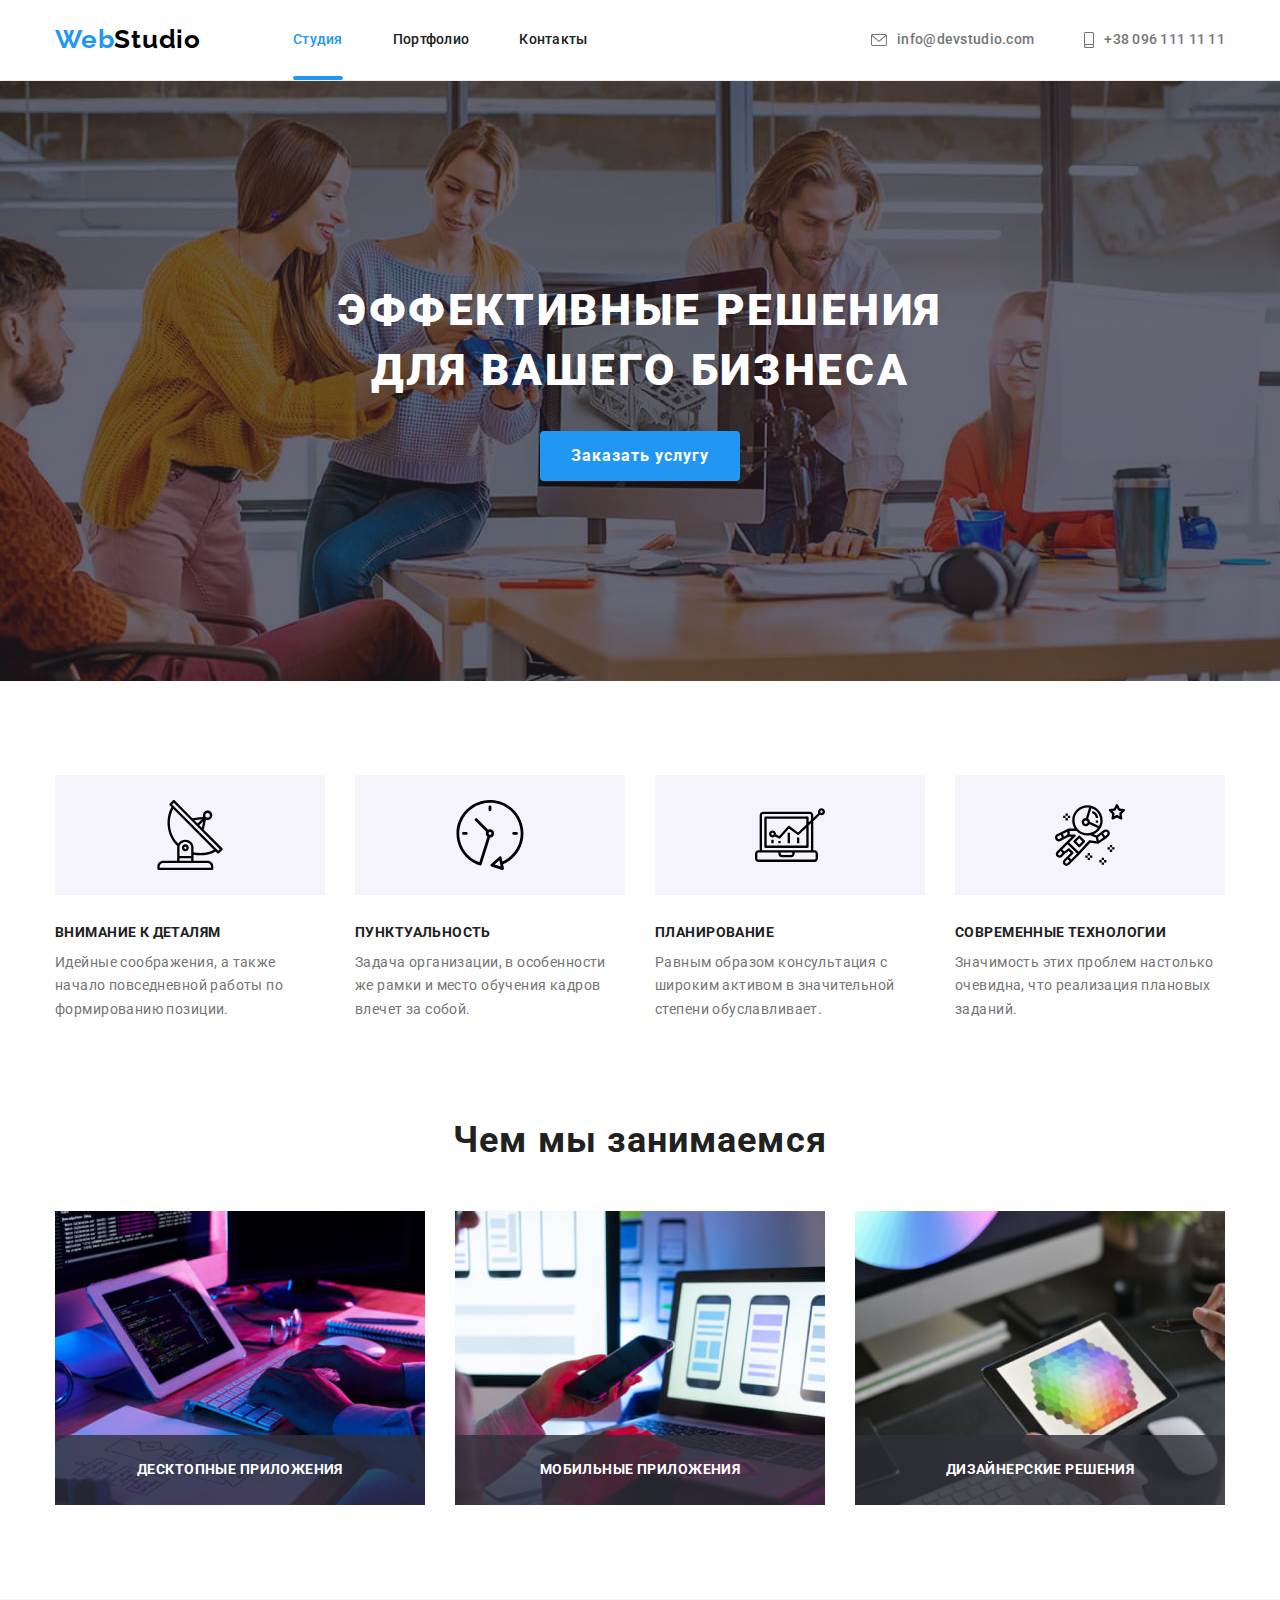
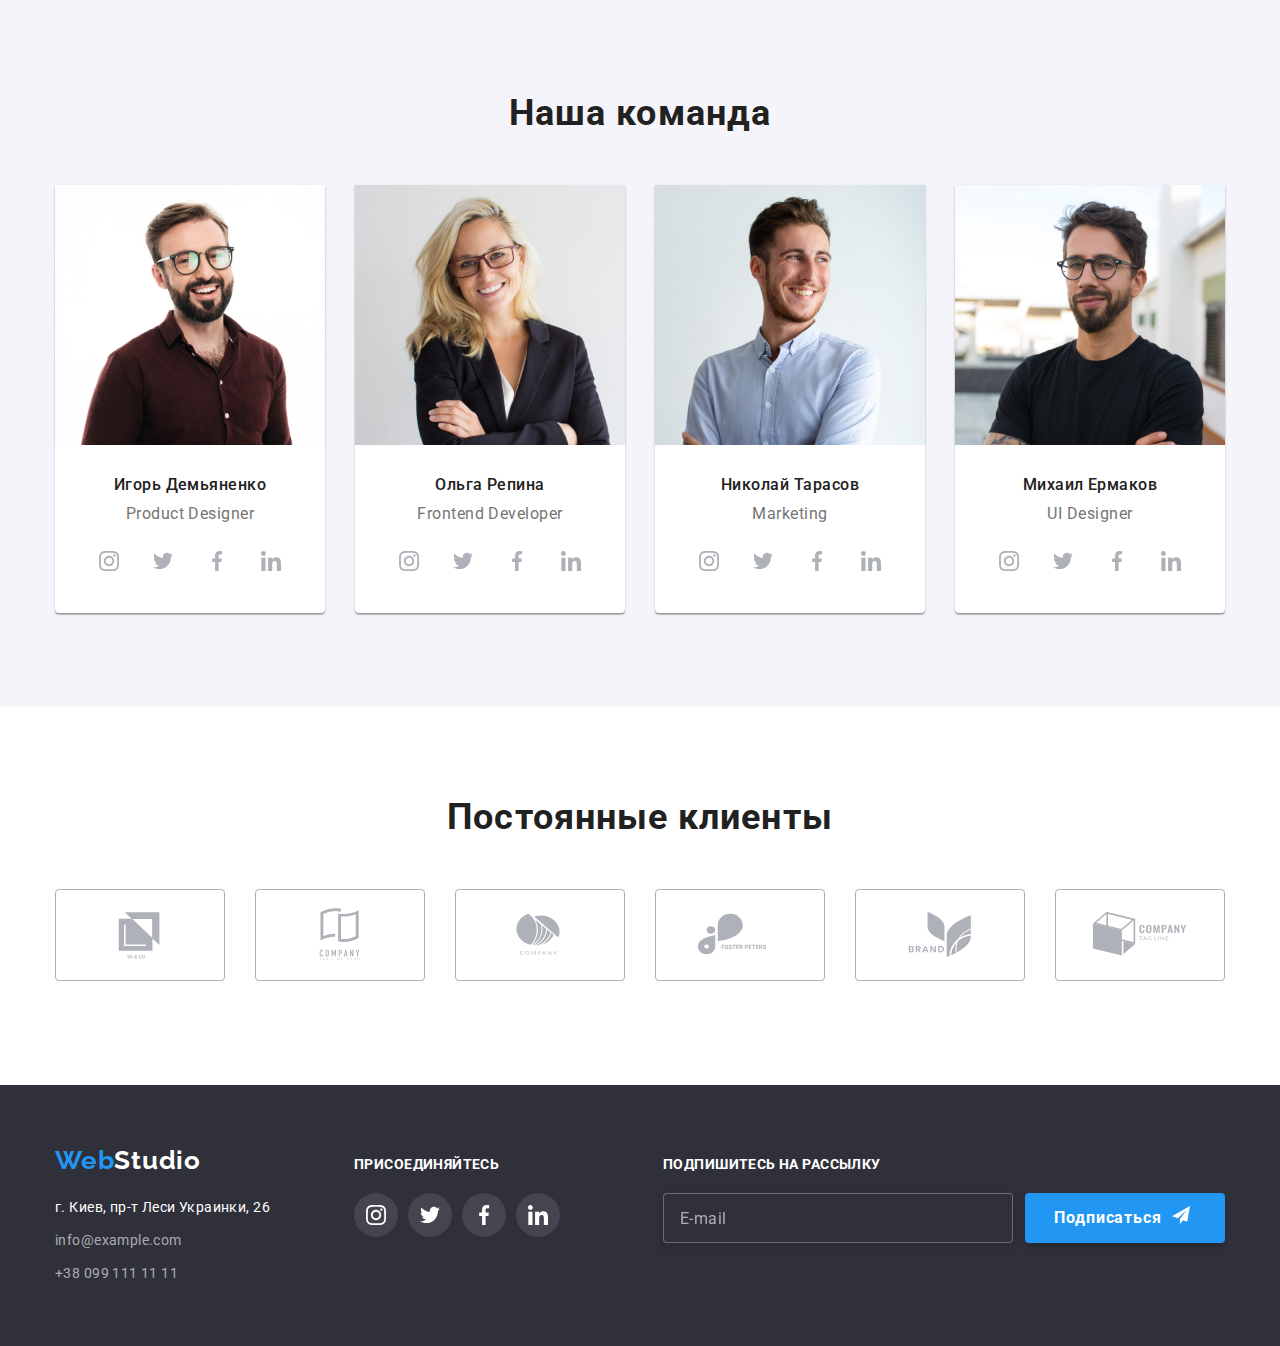
==== index.html @ 05a8728a "Перенесення проекту" ====
<!DOCTYPE html>
<html lang="ru">
<head>
    <meta charset="UTF-8">
    <meta http-equiv="X-UA-Compatible" content="IE=edge">
    <meta name="viewport" content="width=device-width, initial-scale=1.0">
    <meta name="description" content="Веб Студия Киев" />
    <title>Веб Студия Киев</title>
    <link rel="preconnect" href="https://fonts.googleapis.com">
    <link rel="preconnect" href="https://fonts.gstatic.com" crossorigin>
    <link href="https://fonts.googleapis.com/css2?family=Raleway:wght@700&family=Roboto:wght@400;500;700;900&display=swap"
        rel="stylesheet">
    <link rel="stylesheet" href="./modern-normalize.css">
    <link rel="stylesheet" href="./css/main.min.css">
</head>
<body>
<!-- Шапка сайта-->
<header class="header">
    <div class="container header__container">
    <nav class="header__nav">
        <a href="./index.html" class="logo"><span class="logo--accent">Web</span>Studio</a>
        <ul class="site-nav list">
            <li class="site-nav__item"><a href="" class="site-nav__link site-nav__link--current">Студия</a></li>
            <li class="site-nav__item"><a href="./portfolio.html" class="site-nav__link">Портфолио</a></li>
            <li class="site-nav__item"><a href="" class="site-nav__link">Контакты</a></li>
        </ul>
    </nav>
    <ul class="contacts-list list">
        <li class="contacts-list__item">
            <a href="mailto:info@devstudio.com" class="contacts">
                    <svg class="contacts__logo" width="16px" height="12px">
                        <use href="./images/symbol-defs.svg#icon-email"></use>
                    </svg>
                    info@devstudio.com
            </a>
        </li>
        <li class="contacts-list__item">
            <a href="tel:+380961111111" class="contacts">
                    <svg class="contacts__logo" width="10px" height="16px">
                        <use href="./images/symbol-defs.svg#icon-smartphone"></use>
                    </svg>
                    +38 096 111 11 11
            </a>
        </li>
    </ul>
    </div>
</header>

<main>
    <!-- Герой -->
    <section class="hero-section">
        <div class="container">
            <h1 class="hero-section__title">Эффективные решения для вашего бизнеса</h1>
            <button type="button" class="hero-section__button" data-modal-open>Заказать услугу</button>
        </div>

<div class="backdrop backdrop--is-hidden" data-modal>
    <div class="modal-section">
        <button class="close-button" data-modal-close>
            <svg  class="close-button__logo" width="30px" height="30px">
                <use href="./images/symbol-defs.svg#icon-close"></use>
            </svg>
        </button>

        <form class="modal-form js-speaker-form">
            <b class="modal-form__title">Оставьте свои данные, мы вам перезвоним</b>

            <div role="group" class="modal-form__input-group">
                <label class="modal-form__label"> <span class="modal-form__text">Имя</span> 
                    <input class="modal-form__input" type="text" name="name">
                    <svg class="modal-form__logo" width="18px" height="18px">
                        <use href="./images/symbol-defs.svg#icon-person-form"></use>
                    </svg>
                </label>

                <label class="modal-form__label"><span class="modal-form__text">Телефон</span>
                    <input class="modal-form__input" type="tel" name="tel">
                    <svg class="modal-form__logo" width="18px" height="18px">
                        <use href="./images/symbol-defs.svg#icon-phone-form"></use>
                    </svg>
                </label>

                <label class="modal-form__label"><span class="modal-form__text">Почта</span>
                    <input class="modal-form__input" type="email" name="email">
                    <svg class="modal-form__logo" width="18px" height="18px">
                        <use href="./images/symbol-defs.svg#icon-email-form"></use>
                    </svg>
                </label>

                <label class="modal-form__textarea-label"><span class="modal-form__text">Комментарий</span>
                    <textarea class="modal-form__textarea" cols="30" rows="10" name="comments" placeholder="Введите текст"></textarea>
                </label>
            </div>

            <div role="group" class="checkbox-group">
                <label for="send-agree" class="checkbox-group__label">
                    <input name="send-agree" class="checkbox-group__input" type="checkbox" id="send-agree">
                    <svg class="checkbox-group__icon" width="16px" height="15px">
                        <use href="./images/symbol-defs.svg#icon-checkbox"></use>
                    </svg>
                    <span class="checkbox-group__text">Соглашаюсь с рассылкой и принимаю <a class="checkbox-group__link" href="">Условия договора</a></span>
                </label>
            </div>

            <button class="hero-section__button" type="submit">Отправить</button>

        </form>

    </div>
</div>

    </section>

    <!-- Наши преимущества -->
    <section class="benefits-section">
        <div class="container">
        <h2 class="visually-hidden">Наши преимущества</h2>
        <ul class="benefits-list list">
            <li class="benefits-list__item">
                <div class="benefits-list__logo">
                <svg class="benefits-list__logo-contacts" width="70px" height="70px">
                    <use href="./images/symbol-defs.svg#icon-antenna"></use>
                </svg>
                </div>
                <h3 class="benefits-list__title">Внимание к деталям</h3>
                <p class="benefits-list__description">Идейные соображения, а также начало повседневной работы по формированию позиции.</p>
            </li>
            <li class="benefits-list__item">
                <div class="benefits-list__logo">
                    <svg class="benefits-list__logo-contacts" width="70px" height="70px">
                        <use href="./images/symbol-defs.svg#icon-clock"></use>
                    </svg>
                </div>
                <h3 class="benefits-list__title">Пунктуальность</h3>
                <p class="benefits-list__description">Задача организации, в особенности же рамки и место обучения кадров влечет за собой.</p>
            </li>
            <li class="benefits-list__item">
                <div class="benefits-list__logo">
                    <svg class="benefits-list__logo-contacts" width="70px" height="70px">
                        <use href="./images/symbol-defs.svg#icon-diagram"></use>
                    </svg>
                </div>
                <h3 class="benefits-list__title">Планирование</h3>
                <p class="benefits-list__description">Равным образом консультация с широким активом в значительной степени обуславливает.</p>
            </li>
            <li class="benefits-list__item">
                <div class="benefits-list__logo">
                    <svg class="benefits-list__logo-contacts" width="70px" height="70px">
                        <use href="./images/symbol-defs.svg#icon-astronaut"></use>
                    </svg>
                </div>
                <h3 class="benefits-list__title">Современные технологии</h3>
                <p class="benefits-list__description">Значимость этих проблем настолько очевидна, что реализация плановых заданий.</p>
            </li>
        </ul>
        </div>
    </section>

    <!-- Чем мы занимаемся -->

    <section class="services-section">
        <div class="container">
        <h2 class="section__title">Чем мы занимаемся</h2>
        <ul class="services-list list">
            <li class="services-list__item">
                <img src="./images/box_1.jpg" alt="Человек работает на клавиатуре перед компьютером и планшетом" width="370">
                <p class="services-list__description">Десктопные приложения</p>
            </li>
            <li class="services-list__item">
                <img src="./images/box_2.jpg" alt="Человек работает на ноутбуке с телефоном в руках" width="370">
                <p class="services-list__description">Мобильные приложения</p>
            </li>
            <li class="services-list__item">
                <img src="./images/box_3.jpg" alt="Человек работает на планшете со стилусом в руках" width="370">
                <p class="services-list__description">Дизайнерские решения</p>
            </li>
        </ul>
        </div>
    </section>

    <!-- Наша команда -->
    <section class="team-section">
        <div class="container">
        <h2 class="section__title">Наша команда</h2>
        <ul class="team-list list">
            <li class="team-list__item">
                    <img  src="./images/img_pd.jpg" alt="Фото Игоря Демьяненко" width="270" class="team-list__pic">
                    <div class="team-list__info">
                        <h3 class="team-list__title">Игорь Демьяненко</h3>
                        <p class=team-list__description>Product Designer</p>
                            <ul class="social-networks list">
                                <li class="social-networks__item">
                                    <a class="social-networks__link" href="">
                                        <svg class="social-networks__logo" width="20px" height="20px">
                                            <use href="./images/symbol-defs.svg#icon-instagram"></use>
                                        </svg>
                                    </a>
                                </li>
                                <li class="social-networks__item">
                                    <a class="social-networks__link" href="">
                                        <svg class="social-networks__logo" width="20px" height="20px">
                                            <use href="./images/symbol-defs.svg#icon-twitter"></use>
                                        </svg>
                                    </a>
                                </li>
                                <li class="social-networks__item">
                                    <a class="social-networks__link" href="">
                                    <svg class="social-networks__logo" width="20px" height="20px">
                                        <use href="./images/symbol-defs.svg#icon-facebook"></use>
                                    </svg>
                                    </a>
                                </li>
                                <li class="social-networks__item">
                                    <a class="social-networks__link" href="">
                                    <svg class="social-networks__logo" width="20px" height="20px">
                                        <use href="./images/symbol-defs.svg#icon-linkedin"></use>
                                    </svg>
                                    </a>
                                </li>
                            </ul>
                    </div>
            </li>
            <li class="team-list__item">
                    <img src="./images/img_fd.jpg" alt="Фото Ольги Репиной" width="270" class="team-list__pic">
                    <div class="team-list__info">
                        <h3 class="team-list__title">Ольга Репина</h3>
                        <p class=team-list__description>Frontend Developer</p>
                            <ul class="social-networks list">
                                <li class="social-networks__item">
                                    <a class="social-networks__link" href="">
                                        <svg class="social-networks__logo" width="20px" height="20px">
                                            <use href="./images/symbol-defs.svg#icon-instagram"></use>
                                        </svg>
                                    </a>
                                </li>
                                <li class="social-networks__item">
                                    <a class="social-networks__link" href="">
                                        <svg class="social-networks__logo" width="20px" height="20px">
                                            <use href="./images/symbol-defs.svg#icon-twitter"></use>
                                        </svg>
                                    </a>
                                </li>
                                <li class="social-networks__item">
                                    <a class="social-networks__link" href="">
                                    <svg class="social-networks__logo" width="20px" height="20px">
                                        <use href="./images/symbol-defs.svg#icon-facebook"></use>
                                    </svg>
                                    </a>
                                </li>
                                <li class="social-networks__item">
                                    <a class="social-networks__link" href="">
                                    <svg class="social-networks__logo" width="20px" height="20px">
                                        <use href="./images/symbol-defs.svg#icon-linkedin"></use>
                                    </svg>
                                    </a>
                                </li>
                            </ul>
                    </div>
            </li>
            <li class="team-list__item">
                    <img src="./images/img_m.jpg" alt="Фото Николая Тарасова" width="270" class="team-list__pic">
                    <div class="team-list__info">
                        <h3 class="team-list__title">Николай Тарасов</h3>
                        <p class=team-list__description>Marketing</p>
                            <ul class="social-networks list">
                                <li class="social-networks__item">
                                    <a class="social-networks__link" href="">
                                        <svg class="social-networks__logo" width="20px" height="20px">
                                            <use href="./images/symbol-defs.svg#icon-instagram"></use>
                                        </svg>
                                    </a>
                                </li>
                                <li class="social-networks__item">
                                    <a class="social-networks__link" href="">
                                        <svg class="social-networks__logo" width="20px" height="20px">
                                            <use href="./images/symbol-defs.svg#icon-twitter"></use>
                                        </svg>
                                    </a>
                                </li>
                                <li class="social-networks__item">
                                    <a class="social-networks__link" href="">
                                    <svg class="social-networks__logo" width="20px" height="20px">
                                        <use href="./images/symbol-defs.svg#icon-facebook"></use>
                                    </svg>
                                    </a>
                                </li>
                                <li class="social-networks__item">
                                    <a class="social-networks__link" href="">
                                    <svg class="social-networks__logo" width="20px" height="20px">
                                        <use href="./images/symbol-defs.svg#icon-linkedin"></use>
                                    </svg>
                                    </a>
                                </li>
                            </ul>
                    </div>
            </li>
            <li class="team-list__item">
                    <img src="./images/img_ui.jpg" alt="Фото Михаила Ермакова" width="270" class="team-list__pic">
                    <div class="team-list__info">
                        <h3 class="team-list__title">Михаил Ермаков</h3>
                        <p class=team-list__description>UI Designer</p>
                            <ul class="social-networks list">
                                <li class="social-networks__item">
                                    <a class="social-networks__link" href="">
                                        <svg class="social-networks__logo" width="20px" height="20px">
                                            <use href="./images/symbol-defs.svg#icon-instagram"></use>
                                        </svg>
                                    </a>
                                </li>
                                <li class="social-networks__item">
                                    <a class="social-networks__link" href="">
                                        <svg class="social-networks__logo" width="20px" height="20px">
                                            <use href="./images/symbol-defs.svg#icon-twitter"></use>
                                        </svg>
                                    </a>
                                </li>
                                <li class="social-networks__item">
                                    <a class="social-networks__link" href="">
                                    <svg class="social-networks__logo" width="20px" height="20px">
                                        <use href="./images/symbol-defs.svg#icon-facebook"></use>
                                    </svg>
                                    </a>
                                </li>
                                <li class="social-networks__item">
                                    <a class="social-networks__link" href="">
                                    <svg class="social-networks__logo" width="20px" height="20px">
                                        <use href="./images/symbol-defs.svg#icon-linkedin"></use>
                                    </svg>
                                    </a>
                                </li>
                            </ul>
                    </div>
            </li>
        </ul>
        </div>
    </section>

    <!-- Постоянные клиенты -->
    <section class="clients-section">
        <div class="container">
            <h2 class="section__title">Постоянные клиенты</h2>
            <ul class="clients-list list">
                    <li class="clients-list__item">
                        <a class="clients-list__link" href="">
                            <svg class="clients-list__logo" width="106px" height="60px">
                                <use href="./images/symbol-defs.svg#icon-logo1"></use>
                            </svg>
                        </a>
                    </li>
                    <li class="clients-list__item">
                        <a class="clients-list__link" href="">
                            <svg class="clients-list__logo" width="106px" height="60px">
                                <use href="./images/symbol-defs.svg#icon-logo2"></use>
                            </svg>
                        </a>
                    </li>
                <li class="clients-list__item">
                    <a class="clients-list__link" href="">
                        <svg class="clients-list__logo" width="106px" height="60px">
                            <use href="./images/symbol-defs.svg#icon-logo3"></use>
                        </svg>
                    </a>
                </li>
                <li class="clients-list__item">
                    <a class="clients-list__link" href="">
                        <svg class="clients-list__logo" width="106px" height="60px">
                            <use href="./images/symbol-defs.svg#icon-logo4"></use>
                        </svg>
                    </a>
                </li>
                <li class="clients-list__item">
                    <a class="clients-list__link" href="">
                        <svg class="clients-list__logo" width="106px" height="60px">
                            <use href="./images/symbol-defs.svg#icon-logo5"></use>
                        </svg>
                    </a>
                </li>
                <li class="clients-list__item">
                    <a class="clients-list__link" href="">
                        <svg class="clients-list__logo" width="106px" height="60px">
                            <use href="./images/symbol-defs.svg#icon-logo6"></use>
                        </svg>
                    </a>
                </li>
         </ul>
        </div>
    </section>

</main>
<!-- Футер -->
<footer class="footer">
    <div class="container footer__container">
        <div class="address">
        <a href="./index.html" class="logo logo--secondary"><span class="logo--accent">Web</span><span class="logo--white">Studio</span></a>
        <address class="address__list">
                <span class="address__text">г. Киев, пр-т Леси Украинки, 26</span>
                <a href="mailto:info@example.com" class="address__item">info@example.com</a> 
                <a href="tel:+380991111111" class="address__item">+38 099 111 11 11</a>
        
            </address>
        </div>  
        <div class="footer-community">
                <p class="footer-community__invite">присоединяйтесь</p>
                <ul class="footer-community__list list">
                    <li class="footer-community__item">
                        <a class="footer-community__link" href="">
                            <svg class="footer-community__logo" width="20px" height="20px">
                                <use href="./images/symbol-defs.svg#icon-instagram2"></use>
                            </svg>
                        </a>
                    </li>
                    <li class="footer-community__item">
                        <a class="footer-community__link" href="">
                            <svg class="footer-community__logo" width="20px" height="20px">
                                <use href="./images/symbol-defs.svg#icon-twitter2"></use>
                            </svg>
                        </a>
                    </li>
                    <li class="footer-community__item">
                        <a class="footer-community__link" href="">
                            <svg class="footer-community__logo" width="20px" height="20px">
                                <use href="./images/symbol-defs.svg#icon-facebook2"></use>
                            </svg>
                        </a>
                    </li>
                    <li class="footer-community__item">
                        <a class="footer-community__link" href="">
                            <svg class="footer-community__logo" width="20px" height="20px">
                                <use href="./images/symbol-defs.svg#icon-linkedin2"></use>
                            </svg>
                        </a>
                    </li>
                </ul>
        </div>

        <form class="subscribe-section js-speaker-form">
            <p class="subscribe-section__title">Подпишитесь на рассылку</p>
            <div class="subscribe-section__container">
                <label class="subscribe-section__label">
                <input class="subscribe-section__input" type="email" name="email" placeholder="E-mail">  
                </label>
                <button type="submit" class="subscribe-section__button" data-modal-open>
                    Подписаться
                    <svg class="subscribe-section__logo" width="24px" height="24px">
                        <use href="./images/symbol-defs.svg#icon-send"></use>
                    </svg>
                </button>
            </div>
        </form>

    </div>
</footer>



<script src="./js/modal.js"></script>

<script>
    (() => {
        document
            .querySelector('.js-speaker-form')
            .addEventListener('submit', e => {
                e.preventDefault();

                new FormData(e.currentTarget).forEach((value, name) =>
                    console.log(`${name}: ${value}`),
                );

                e.currentTarget.reset();
            });
    })();
</script>

</body>
</html>
---- css/main.min.css ----
:root{--primary-text-color: #212121;--description-text-color: #757575;--accent-color: #2196f3;--white-text-color: #fff;--primary-bg-color: #ffffff;--secondary-bg-color: #2f303a;--bg-button-color: #f5f4fa;--secondary-gray-color: #afb1b8;--reserv-bg-color: #f5f4fa;--gallery-list-gap: 30px;--timing-funcion: cubic-bezier(0.4, 0, 0.2, 1);--font-family: Roboto, sans-serif;--secondary-font-family: 'Raleway', sans-serif}body{background-color:var(--primary-bg-color);color:var(--primary-text-color);font-family:var(--font-family);font-weight:400}.section__title{margin-bottom:50px;font-weight:700;font-size:36px;line-height:1.16;text-align:center;letter-spacing:0.03em}h1,h2,h3,h4,h5,h6,p,ul{margin-bottom:0;margin-top:0}img{display:block}.list{padding:0;margin:0;list-style:none}.visually-hidden{position:absolute;clip:rect(0 0 0 0);width:1px;height:1px;margin:-1px}.logo{color:#000;font-family:var(--secondary-font-family);font-weight:700;font-size:26px;line-height:1.2;letter-spacing:0.03em;text-decoration:none}.logo--accent{color:var(--accent-color)}.logo--white{color:var(--white-text-color)}.logo--secondary{display:inline-block;margin-bottom:20px}.header{border-bottom:1px solid #ececec}.header__container,.header__nav{display:-webkit-box;display:-ms-flexbox;display:flex;-webkit-box-align:center;-ms-flex-align:center;align-items:center}.container{margin-left:auto;margin-right:auto;width:1200px;padding-left:15px;padding-right:15px}.site-nav{display:-webkit-box;display:-ms-flexbox;display:flex;margin-left:92px}.site-nav__item+.site-nav__item{margin-left:50px}.site-nav__link{display:block;padding-top:32px;padding-bottom:32px;color:var(--primary-text-color);font-weight:500;font-size:14px;line-height:1.14;letter-spacing:0.02em;text-decoration:none;-webkit-transition:color 250ms var(--timing-funcion);transition:color 250ms var(--timing-funcion)}.site-nav__link:hover,.site-nav__link:focus{color:var(--accent-color)}.site-nav__link--current{position:relative;color:var(--accent-color)}.site-nav__link--current::after{content:'';position:absolute;display:block;bottom:0;width:100%;height:4px;background-color:var(--accent-color);border-radius:2px}.contacts-list{display:-webkit-box;display:-ms-flexbox;display:flex;margin-left:auto}.contacts-list__item+.contacts-list__item{margin-left:50px}.contacts{display:-webkit-box;display:-ms-flexbox;display:flex;-webkit-box-pack:center;-ms-flex-pack:center;justify-content:center;-webkit-box-align:center;-ms-flex-align:center;align-items:center;color:var(--description-text-color);font-weight:500;font-size:14px;line-height:1.14;letter-spacing:0.02em;text-decoration:none;-webkit-transition:color 250ms var(--timing-funcion);transition:color 250ms var(--timing-funcion)}.contacts:hover,.contacts:focus{color:var(--accent-color)}.contacts__logo{margin-right:10px;fill:currentColor}.hero-section{padding-top:200px;padding-bottom:200px;text-align:center;max-width:1600px;margin-left:auto;margin-right:auto;background-color:#c4c4c4;background-image:-webkit-gradient(linear, left top, right top, from(rgba(47,48,58,0.4)), to(rgba(47,48,58,0.4))),url(../images/bgphoto.jpg);background-image:linear-gradient(to right, rgba(47,48,58,0.4), rgba(47,48,58,0.4)),url(../images/bgphoto.jpg);background-repeat:no-repeat;background-size:cover;background-position:center}.hero-section__title{max-width:696px;margin-bottom:30px;margin-left:auto;margin-right:auto;-webkit-box-align:center;-ms-flex-align:center;align-items:center;text-align:center;color:var(--primary-bg-color);font-weight:900;font-size:44px;line-height:1.36;letter-spacing:0.06em;text-transform:uppercase}.hero-section__button{width:200px;height:50px;background-color:var(--accent-color);color:var(--primary-bg-color);font-family:inherit;font-weight:700;font-size:16px;line-height:1.87;-webkit-box-align:center;-ms-flex-align:center;align-items:center;text-align:center;letter-spacing:0.06em;cursor:pointer;border:none;-webkit-box-shadow:0px 4px 4px rgba(0,0,0,0.15);box-shadow:0px 4px 4px rgba(0,0,0,0.15);border-radius:4px;-webkit-transition:background-color 250ms var(--timing-funcion),-webkit-box-shadow 250ms var(--timing-funcion);transition:background-color 250ms var(--timing-funcion),-webkit-box-shadow 250ms var(--timing-funcion);transition:background-color 250ms var(--timing-funcion),box-shadow 250ms var(--timing-funcion);transition:background-color 250ms var(--timing-funcion),box-shadow 250ms var(--timing-funcion),-webkit-box-shadow 250ms var(--timing-funcion)}.hero-section__button:hover,.hero-section__button:focus{background-color:#188ce8;color:var(--white-text-color)}.backdrop{position:fixed;top:0;left:0;bottom:0;right:0;width:100%;height:100%;background-color:rgba(0,0,0,0.2);z-index:999;opacity:1;visibility:visible;-webkit-transition:opacity 250ms var(--timing-funcion),visibility 250ms var(--timing-funcion);transition:opacity 250ms var(--timing-funcion),visibility 250ms var(--timing-funcion)}.backdrop--is-hidden{visibility:hidden;opacity:0;pointer-events:none}.modal-section{padding:40px;width:528px;height:581px;background-color:var(--primary-bg-color);position:absolute;top:50%;left:50%;-webkit-transform:translate(-50%, -50%) scale(1);transform:translate(-50%, -50%) scale(1);z-index:999;-webkit-transition:-webkit-transform 250ms var(--timing-funcion);transition:-webkit-transform 250ms var(--timing-funcion);transition:transform 250ms var(--timing-funcion);transition:transform 250ms var(--timing-funcion), -webkit-transform 250ms var(--timing-funcion)}.backdrop--is-hidden .modal{-webkit-transform:translate(-50%, -50%) scale(0.9);transform:translate(-50%, -50%) scale(0.9)}.close-button{position:absolute;top:8px;right:8px;background-color:transparent;border:transparent}.close-button__logo{border:1px solid rgba(0,0,0,0.1);border-radius:50%;display:-webkit-inline-box;display:-ms-inline-flexbox;display:inline-flex}.close-button__logo:hover,.close-button__logo:focus{fill:var(--accent-color)}.close-button:focus-within>.close-button__logo{fill:var(--accent-color)}.modal-form__title{font-weight:bold;font-size:20px;line-height:1.15;text-align:center;letter-spacing:0.03em}.modal-form__input-group{display:-webkit-box;display:-ms-flexbox;display:flex;-webkit-box-orient:vertical;-webkit-box-direction:normal;-ms-flex-direction:column;flex-direction:column;-webkit-box-pack:center;-ms-flex-pack:center;justify-content:center;-webkit-box-align:center;-ms-flex-align:center;align-items:center;margin-bottom:20px;margin-top:12px}.modal-form__label{position:relative;margin-bottom:10px;-webkit-transition:fill 250ms var(--timing-funcion);transition:fill 250ms var(--timing-funcion)}.modal-form__label:hover,.modal-form__label:focus{fill:var(--accent-color)}.modal-form__logo{position:absolute;left:12px;top:29px}.modal-form__logo:focus{color:var(--accent-color)}.modal-form__input:focus-within+.modal-form__logo{fill:var(--accent-color)}.modal-form__text{display:-webkit-box;display:-ms-flexbox;display:flex;-webkit-box-pack:start;-ms-flex-pack:start;justify-content:start;font-weight:normal;margin-bottom:4px;font-size:12px;line-height:1.16;letter-spacing:0.01em;color:var(--description-text-color)}.modal-form__input{padding:11px 42px;width:448px;height:40px;border:1px solid rgba(33,33,33,0.2);border-radius:4px;outline:none;-webkit-transition:border-color 250ms var(--timing-funcion);transition:border-color 250ms var(--timing-funcion)}.modal-form__input:hover,.modal-form__input:focus{border-color:var(--accent-color)}.modal-form__textarea{resize:none;padding:12px 16px;width:448px;height:120px;border:1px solid rgba(33,33,33,0.2);-webkit-box-sizing:border-box;box-sizing:border-box;border-radius:4px;outline:none;-webkit-transition:border-color 250ms var(--timing-funcion);transition:border-color 250ms var(--timing-funcion)}.modal-form__textarea::-webkit-input-placeholder{font-size:12px;line-height:1.16;letter-spacing:0.01em;color:rgba(117,117,117,0.5)}.modal-form__textarea:-ms-input-placeholder{font-size:12px;line-height:1.16;letter-spacing:0.01em;color:rgba(117,117,117,0.5)}.modal-form__textarea::-ms-input-placeholder{font-size:12px;line-height:1.16;letter-spacing:0.01em;color:rgba(117,117,117,0.5)}.modal-form__textarea::placeholder{font-size:12px;line-height:1.16;letter-spacing:0.01em;color:rgba(117,117,117,0.5)}.modal-form__textarea:hover,.modal-form__textarea:focus{border-color:var(--accent-color)}.checkbox-group{margin-bottom:30px}.checkbox-group__label{display:-webkit-box;display:-ms-flexbox;display:flex;-webkit-box-pack:center;-ms-flex-pack:center;justify-content:center;-webkit-box-align:center;-ms-flex-align:center;align-items:center}.checkbox-group__text{font-size:14px;line-height:1.71;letter-spacing:0.03em;color:var(--description-text-color)}.checkbox-group__input{position:absolute;width:1px;height:1px;margin:-1px;border:0;padding:0;white-space:nowrap;-webkit-clip-path:inset(100%);clip-path:inset(100%);clip:rect(0 0 0 0);overflow:hidden}.checkbox-group__link{color:#2196f3}.checkbox-group__icon{margin-right:8px;fill:var(--white-text-color);border:2px solid var(--primary-text-color);border-radius:2px;background-origin:border-box;-webkit-transition:border-color 250ms var(--timing-funcion),background-color 250ms var(--timing-funcion);transition:border-color 250ms var(--timing-funcion),background-color 250ms var(--timing-funcion)}.checkbox-group__input:checked+.checkbox-group__icon{background-color:var(--accent-color);border-color:var(--accent-color)}.benefits-section,.team-section{padding-top:94px;padding-bottom:94px}.benefits-list{display:-webkit-box;display:-ms-flexbox;display:flex}.benefits-list__title{margin-bottom:10px;font-weight:700;font-size:14px;line-height:1.14;letter-spacing:0.03em;text-transform:uppercase}.benefits-list__description{color:var(--description-text-color);font-size:14px;line-height:1.7;letter-spacing:0.03em}.benefits-list__logo{display:-webkit-box;display:-ms-flexbox;display:flex;-webkit-box-pack:center;-ms-flex-pack:center;justify-content:center;-webkit-box-align:center;-ms-flex-align:center;align-items:center;height:120px;background-color:var(--reserv-bg-color);margin-bottom:30px}.benefits-list__item{width:270px;height:251px;margin-right:30px}.benefits-list__item:last-child{margin-right:0}.services-section{padding-bottom:94px}.services-list{display:-webkit-box;display:-ms-flexbox;display:flex}.services-list__description{position:absolute;bottom:0;left:0;width:370px;height:70px;display:-webkit-box;display:-ms-flexbox;display:flex;-webkit-box-pack:center;-ms-flex-pack:center;justify-content:center;-webkit-box-align:center;-ms-flex-align:center;align-items:center;-ms-flex-line-pack:center;align-content:center;font-weight:bold;font-size:14px;line-height:1.14;text-align:center;letter-spacing:0.03em;text-transform:uppercase;color:var(--white-text-color);background-color:rgba(47,48,58,0.8)}.services-list__item{position:relative}.services-list__item:not(:last-child){-ms-flex-preferred-size:calc(100% / 3 - 30px);flex-basis:calc(100% / 3 - 30px);margin-right:30px}.team-section{background-color:var(--reserv-bg-color);height:708px}.team-list{display:-webkit-box;display:-ms-flexbox;display:flex}.team-list__title{margin-bottom:10px;font-weight:500;font-size:16px;line-height:1.2;text-align:center;letter-spacing:0.03em}.team-list__description{color:var(--description-text-color);font-size:16px;line-height:1.2;text-align:center;letter-spacing:0.03em;margin-bottom:16px}.team-list__info{padding-top:30px;padding-bottom:30px;background-color:#fff;-webkit-box-shadow:0px 1px 3px rgba(0,0,0,0.12),0px 1px 1px rgba(0,0,0,0.14),0px 2px 1px rgba(0,0,0,0.2);box-shadow:0px 1px 3px rgba(0,0,0,0.12),0px 1px 1px rgba(0,0,0,0.14),0px 2px 1px rgba(0,0,0,0.2);border-radius:0px 0px 4px 4px}.team-list__pic{-webkit-box-shadow:0px 1px 3px rgba(0,0,0,0.12),0px 1px 1px rgba(0,0,0,0.14),0px 2px 1px rgba(0,0,0,0.2);box-shadow:0px 1px 3px rgba(0,0,0,0.12),0px 1px 1px rgba(0,0,0,0.14),0px 2px 1px rgba(0,0,0,0.2)}.team-list__item{width:270px;height:251px;margin-right:30px}.team-list__item:last-child{margin-right:0}.social-networks{display:-webkit-box;display:-ms-flexbox;display:flex;-webkit-box-pack:center;-ms-flex-pack:center;justify-content:center;-webkit-box-align:center;-ms-flex-align:center;align-items:center}.social-networks__logo{fill:currentColor}.social-networks__item{margin-right:10px;width:44px;height:44px}.social-networks__item:last-child{margin-right:0}.social-networks__link{display:-webkit-box;display:-ms-flexbox;display:flex;-webkit-box-pack:center;-ms-flex-pack:center;justify-content:center;-webkit-box-align:center;-ms-flex-align:center;align-items:center;border-radius:50%;width:100%;height:100%;color:var(--secondary-gray-color);-webkit-transition:background-color 250ms var(--timing-funcion),color 250ms var(--timing-funcion);transition:background-color 250ms var(--timing-funcion),color 250ms var(--timing-funcion)}.social-networks__link:hover,.social-networks__link:focus{background-color:var(--accent-color);color:var(--white-text-color)}.clients-section{padding-top:90px;padding-bottom:104px}.clients-list{display:-webkit-box;display:-ms-flexbox;display:flex;-webkit-box-pack:center;-ms-flex-pack:center;justify-content:center;-webkit-box-align:center;-ms-flex-align:center;align-items:center}.clients-list__logo{fill:currentColor}.clients-list__item{display:-webkit-box;display:-ms-flexbox;display:flex;-webkit-box-pack:center;-ms-flex-pack:center;justify-content:center;-webkit-box-align:center;-ms-flex-align:center;align-items:center;margin-right:30px;width:170px;height:92px}.clients-list__item:last-child{margin-right:0}.clients-list__link{display:-webkit-box;display:-ms-flexbox;display:flex;-webkit-box-pack:center;-ms-flex-pack:center;justify-content:center;-webkit-box-align:center;-ms-flex-align:center;align-items:center;min-width:170px;min-height:92px;color:var(--secondary-gray-color);border:1px solid var(--secondary-gray-color);-webkit-box-sizing:border-box;box-sizing:border-box;border-radius:4px;-webkit-transition:color 250ms var(--timing-funcion),border 250ms var(--timing-funcion);transition:color 250ms var(--timing-funcion),border 250ms var(--timing-funcion)}.clients-list__link:hover,.clients-list__link:focus{color:var(--accent-color);border:1px solid var(--accent-color);border-radius:4px}.footer{padding-top:60px;padding-bottom:60px;background-color:var(--secondary-bg-color)}.footer__container{display:-webkit-box;display:-ms-flexbox;display:flex;-webkit-box-align:baseline;-ms-flex-align:baseline;align-items:baseline}.address{margin-right:70px}.address__text{display:inline-block;margin-bottom:9px;color:var(--white-text-color);font-family:Roboto;font-style:normal;font-size:14px;line-height:1.71;letter-spacing:0.03em}.address__list{max-width:231px}.address__item{display:inline-block;margin-bottom:9px;color:rgba(255,255,255,0.6);font-family:Roboto;font-style:normal;font-size:14px;line-height:1.71;letter-spacing:0.03em;text-decoration:none;-webkit-transition:color 250ms var(--timing-funcion);transition:color 250ms var(--timing-funcion)}.address__item:last-child{margin-bottom:0}.address__item:hover,.address__item:focus{color:var(--accent-color)}.footer-community{margin-right:93px}.footer-community__invite{margin-bottom:20px;font-style:normal;font-weight:bold;font-size:14px;line-height:1.14;letter-spacing:0.03em;text-transform:uppercase;color:var(--white-text-color)}.footer-community__list{display:-webkit-box;display:-ms-flexbox;display:flex}.footer-community__item{margin-right:10px;width:44px;height:44px}.footer-community__logo{fill:currentColor}.footer-community__link{display:-webkit-box;display:-ms-flexbox;display:flex;-webkit-box-pack:center;-ms-flex-pack:center;justify-content:center;-webkit-box-align:center;-ms-flex-align:center;align-items:center;border-radius:50%;width:100%;height:100%;background-color:rgba(255,255,255,0.1);color:var(--white-text-color);-webkit-transition:background-color 250ms var(--timing-funcion);transition:background-color 250ms var(--timing-funcion)}.footer-community__link:hover,.footer-community__link:focus{background-color:var(--accent-color);color:var(--white-text-color)}.subscribe-section__container{display:-webkit-box;display:-ms-flexbox;display:flex;-webkit-box-orient:horizontal;-webkit-box-direction:normal;-ms-flex-direction:row;flex-direction:row}.subscribe-section__label{display:-webkit-box;display:-ms-flexbox;display:flex;-webkit-box-orient:horizontal;-webkit-box-direction:normal;-ms-flex-direction:row;flex-direction:row}.subscribe-section__title{margin-bottom:20px;font-weight:700;font-size:14px;line-height:1.14;letter-spacing:0.03em;text-transform:uppercase;color:var(--white-text-color)}.subscribe-section__logo{margin-left:10px;fill:#fff}.subscribe-section__input{padding:15px 16px;width:350px;height:50px;margin-right:12px;background-color:#2f303a;border:1px solid rgba(255,255,255,0.3);-webkit-filter:drop-shadow(0px 4px 4px rgba(0,0,0,0.15));filter:drop-shadow(0px 4px 4px rgba(0,0,0,0.15));border-radius:4px;color:rgba(255,255,255,0.6)}.subscribe-section__input::-webkit-input-placeholder{font-size:16px;line-height:1.25;letter-spacing:0.03em;color:rgba(255,255,255,0.6)}.subscribe-section__input:-ms-input-placeholder{font-size:16px;line-height:1.25;letter-spacing:0.03em;color:rgba(255,255,255,0.6)}.subscribe-section__input::-ms-input-placeholder{font-size:16px;line-height:1.25;letter-spacing:0.03em;color:rgba(255,255,255,0.6)}.subscribe-section__input::placeholder{font-size:16px;line-height:1.25;letter-spacing:0.03em;color:rgba(255,255,255,0.6)}.subscribe-section__button{display:-webkit-box;display:-ms-flexbox;display:flex;-webkit-box-pack:center;-ms-flex-pack:center;justify-content:center;-webkit-box-align:center;-ms-flex-align:center;align-items:center;width:200px;height:50px;background-color:var(--accent-color);color:var(--primary-bg-color);font-family:inherit;font-weight:700;font-size:16px;line-height:1.87;align-items:center;text-align:center;letter-spacing:0.06em;cursor:pointer;border:none;-webkit-box-shadow:0px 4px 4px rgba(0,0,0,0.15);box-shadow:0px 4px 4px rgba(0,0,0,0.15);border-radius:4px;-webkit-transition:background-color 250ms var(--timing-funcion),-webkit-box-shadow 250ms var(--timing-funcion);transition:background-color 250ms var(--timing-funcion),-webkit-box-shadow 250ms var(--timing-funcion);transition:background-color 250ms var(--timing-funcion),box-shadow 250ms var(--timing-funcion);transition:background-color 250ms var(--timing-funcion),box-shadow 250ms var(--timing-funcion),-webkit-box-shadow 250ms var(--timing-funcion)}.subscribe-section__button:hover,.subscribe-section__button:focus{background-color:#188ce8;color:var(--white-text-color)}.portfolio-section{padding-top:94px;padding-bottom:94px}.portfolio-list{margin-bottom:50px;display:-webkit-box;display:-ms-flexbox;display:flex;-webkit-box-pack:center;-ms-flex-pack:center;justify-content:center}.portfolio-list__item:not(:last-child){margin-right:8px}.portfolio-list__button{display:block;padding:6px 22px;background-color:var(--bg-button-color);color:var(--primary-text-color);font-family:inherit;font-weight:500;font-size:16px;line-height:1.62;text-align:center;letter-spacing:0.03em;cursor:pointer;border:none;border-radius:4px;-webkit-transition:background-color 250ms var(--timing-funcion),color 250ms var(--timing-funcion),-webkit-box-shadow 250ms var(--timing-funcion);transition:background-color 250ms var(--timing-funcion),color 250ms var(--timing-funcion),-webkit-box-shadow 250ms var(--timing-funcion);transition:background-color 250ms var(--timing-funcion),color 250ms var(--timing-funcion),box-shadow 250ms var(--timing-funcion);transition:background-color 250ms var(--timing-funcion),color 250ms var(--timing-funcion),box-shadow 250ms var(--timing-funcion),-webkit-box-shadow 250ms var(--timing-funcion)}.portfolio-list__button:hover,.portfolio-list__button:focus{background-color:var(--accent-color);color:var(--white-text-color);-webkit-box-shadow:0px 3px 1px rgba(0,0,0,0.1),0px 1px 2px rgba(0,0,0,0.08),0px 2px 2px rgba(0,0,0,0.12);box-shadow:0px 3px 1px rgba(0,0,0,0.1),0px 1px 2px rgba(0,0,0,0.08),0px 2px 2px rgba(0,0,0,0.12)}.gallery-list{display:-webkit-box;display:-ms-flexbox;display:flex;-ms-flex-wrap:wrap;flex-wrap:wrap}.gallery-list__card{padding:20px 24px;border-left:1px solid #eeeeee;border-right:1px solid #eeeeee;border-bottom:1px solid #eeeeee}.gallery-list__title{color:var(--primary-text-color);font-weight:700;font-size:18px;line-height:2;letter-spacing:0.06em;text-decoration:none}.gallery-list__description{margin-top:4px;color:var(--description-text-color);font-size:16px;line-height:1.87;letter-spacing:0.03em;text-decoration:none}.gallery-list__item{-ms-flex-preferred-size:calc(100% / 3 - var(--gallery-list-gap));flex-basis:calc(100% / 3 - var(--gallery-list-gap));margin-right:var(--gallery-list-gap);margin-bottom:var(--gallery-list-gap)}.gallery-list__item:nth-child(3n){margin-right:0}.gallery-list__item:nth-last-child(-n+3){margin-bottom:0}.gallery-list__link{display:inline-block;text-decoration:none;-webkit-transition:-webkit-box-shadow 250ms var(--timing-funcion);transition:-webkit-box-shadow 250ms var(--timing-funcion);transition:box-shadow 250ms var(--timing-funcion);transition:box-shadow 250ms var(--timing-funcion), -webkit-box-shadow 250ms var(--timing-funcion)}.gallery-list__link:hover,.gallery-list__link:focus{-webkit-box-shadow:0px 1px 1px rgba(0,0,0,0.12),0px 4px 4px rgba(0,0,0,0.06),1px 4px 6px rgba(0,0,0,0.16);box-shadow:0px 1px 1px rgba(0,0,0,0.12),0px 4px 4px rgba(0,0,0,0.06),1px 4px 6px rgba(0,0,0,0.16)}.gallery-list__overlay{position:relative;overflow:hidden}.gallery-list__overlay-text{position:absolute;top:0;left:0;width:100%;height:100%;display:inline-block;-webkit-box-pack:center;-ms-flex-pack:center;justify-content:center;-ms-flex-line-pack:center;align-content:center;padding:63px 24px;font-size:18px;line-height:1.56;letter-spacing:0.03em;color:var(--white-text-color);opacity:1;background-color:rgba(33,150,243,0.9);-webkit-transform:translateY(110%);transform:translateY(110%);-webkit-transition:-webkit-transform 250ms var(--timing-funcion);transition:-webkit-transform 250ms var(--timing-funcion);transition:transform 250ms var(--timing-funcion);transition:transform 250ms var(--timing-funcion), -webkit-transform 250ms var(--timing-funcion)}.gallery-list__link:hover .gallery-list__overlay-text{-webkit-transform:translateY(0);transform:translateY(0)}
/*# sourceMappingURL=main.min.css.map */
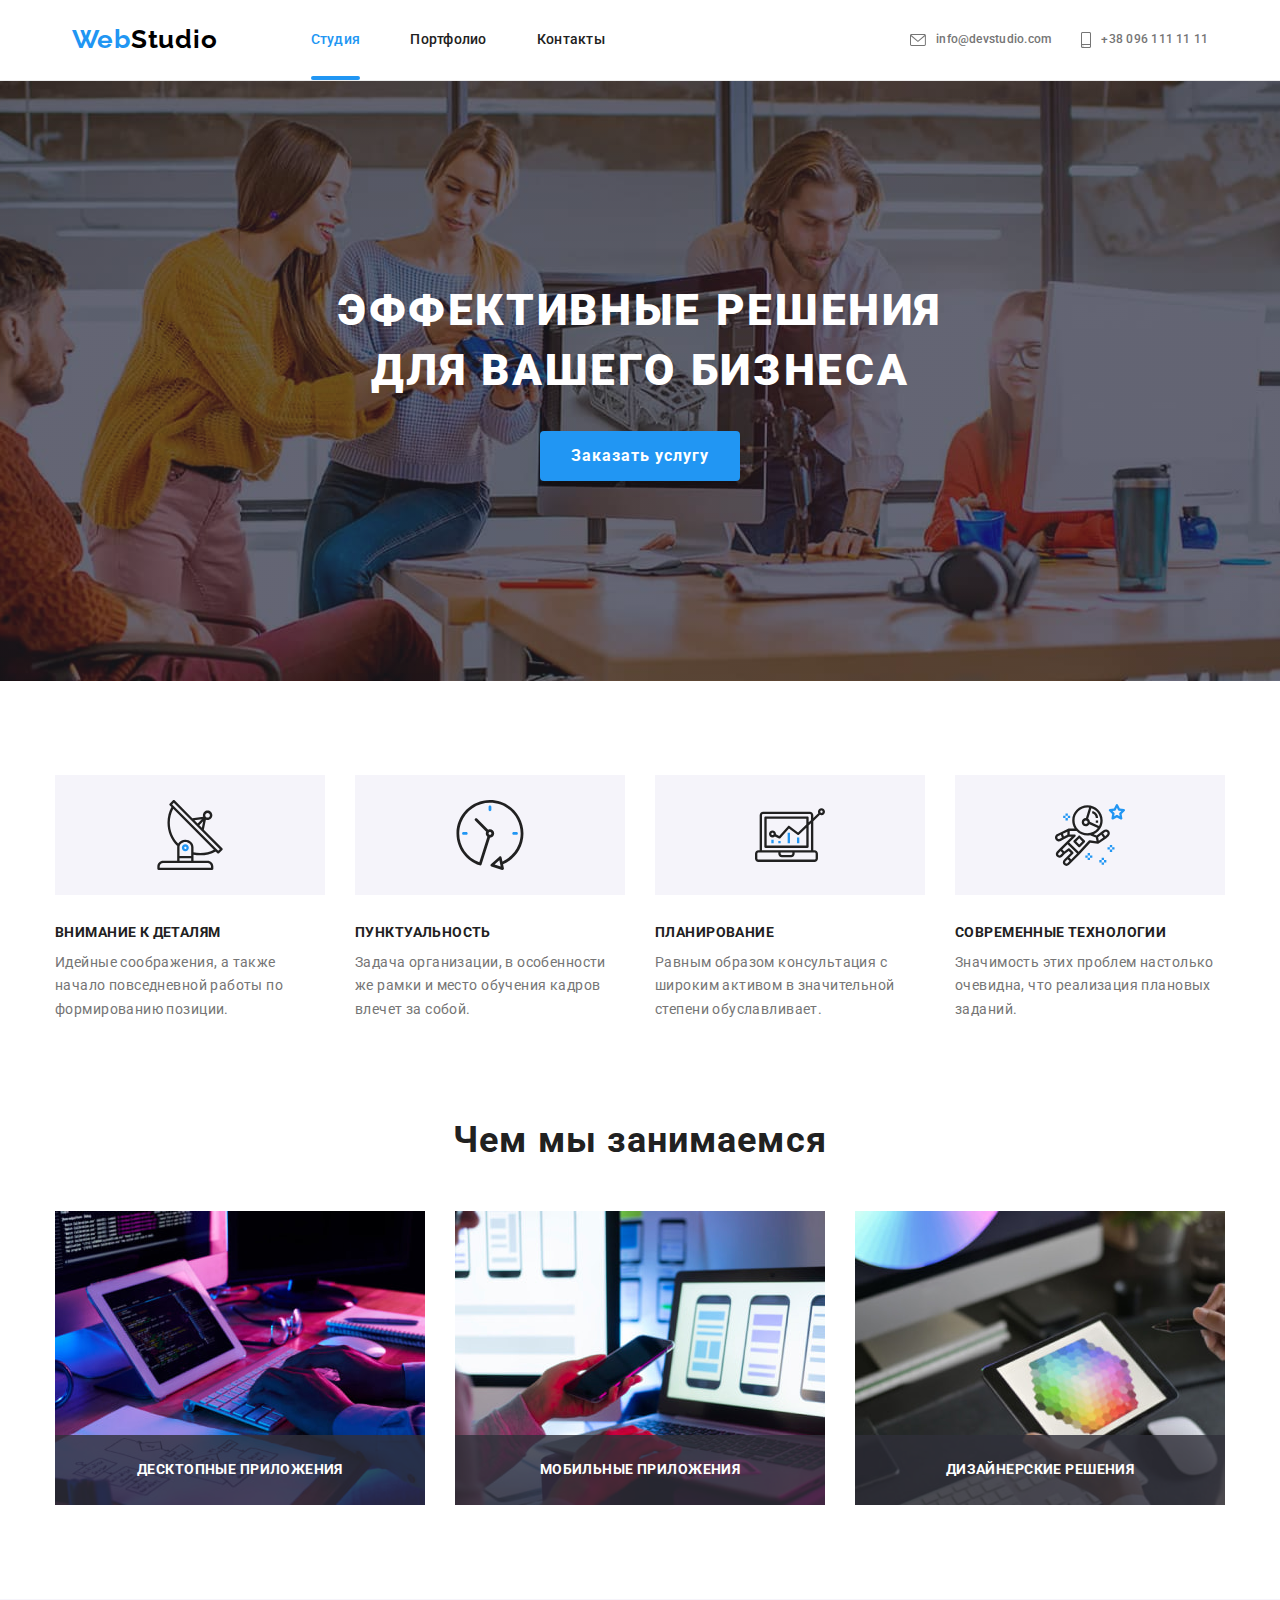
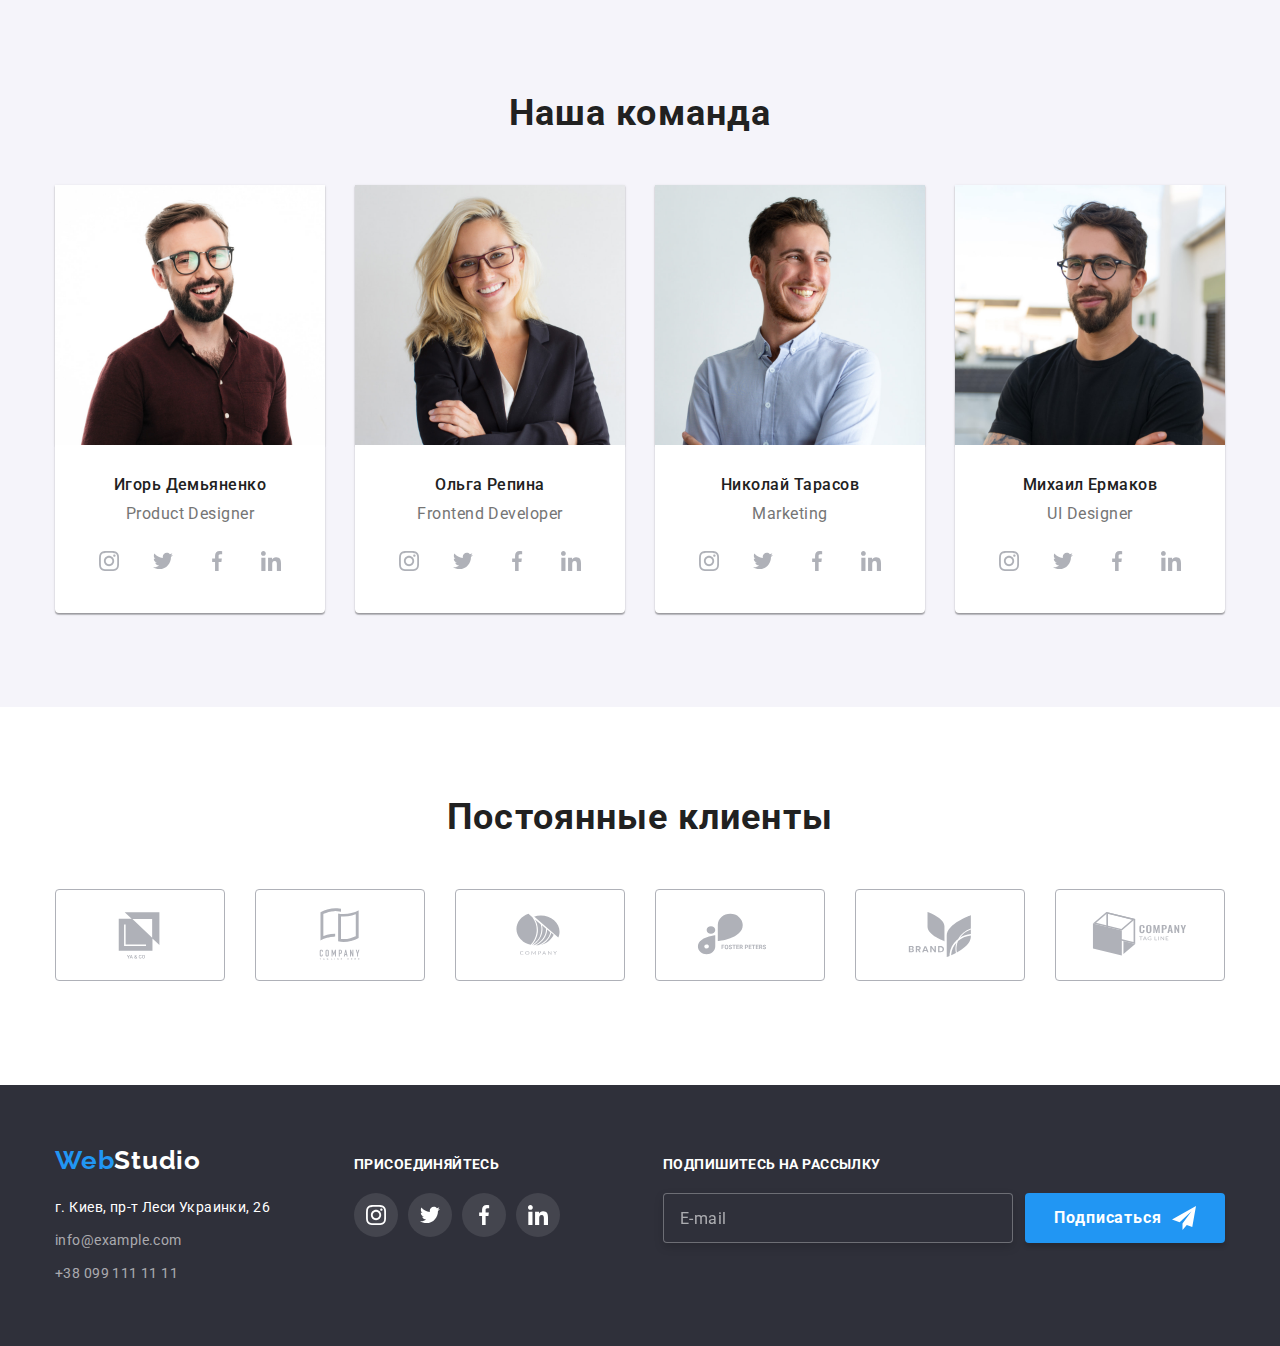
==== commit 16391203: "Адаптивка хедера та героя" ====
--- a/index.html
+++ b/index.html
@@ -5,6 +5,7 @@
     <meta http-equiv="X-UA-Compatible" content="IE=edge">
     <meta name="viewport" content="width=device-width, initial-scale=1.0">
     <meta name="description" content="Веб Студия Киев" />
+    <meta name="viewport" content="width=device-width, initial-scale=1.0" />
     <title>Веб Студия Киев</title>
     <link rel="preconnect" href="https://fonts.googleapis.com">
     <link rel="preconnect" href="https://fonts.gstatic.com" crossorigin>
@@ -17,32 +18,59 @@
 <!-- Шапка сайта-->
 <header class="header">
     <div class="container header__container">
-    <nav class="header__nav">
-        <a href="./index.html" class="logo"><span class="logo--accent">Web</span>Studio</a>
-        <ul class="site-nav list">
-            <li class="site-nav__item"><a href="" class="site-nav__link site-nav__link--current">Студия</a></li>
-            <li class="site-nav__item"><a href="./portfolio.html" class="site-nav__link">Портфолио</a></li>
-            <li class="site-nav__item"><a href="" class="site-nav__link">Контакты</a></li>
-        </ul>
-    </nav>
-    <ul class="contacts-list list">
-        <li class="contacts-list__item">
-            <a href="mailto:info@devstudio.com" class="contacts">
-                    <svg class="contacts__logo" width="16px" height="12px">
-                        <use href="./images/symbol-defs.svg#icon-email"></use>
-                    </svg>
-                    info@devstudio.com
-            </a>
-        </li>
-        <li class="contacts-list__item">
-            <a href="tel:+380961111111" class="contacts">
-                    <svg class="contacts__logo" width="10px" height="16px">
-                        <use href="./images/symbol-defs.svg#icon-smartphone"></use>
-                    </svg>
-                    +38 096 111 11 11
-            </a>
-        </li>
-    </ul>
+        <div class="header__navigation">
+            <a href="./index.html" class="logo header__main-logo"><span class="logo--accent">Web</span>Studio</a>
+
+            <button type="button" class="header__button" aria-expanded="false" aria-controls="header__container-menu" data-menu-button>
+                <svg class="header__logo" width="40px" height="40px" aria-label="Переключатель мобильного меню">
+                    <use class="header__icon-menu" href="./images/symbol-defs.svg#icon-menu"></use>
+                    <use class="header__icon-cross" href="./images/symbol-defs.svg#icon-close-menu"></use>
+                </svg>
+            </button>
+        </div>
+
+        <div class="header__container-menu" id="header__container-menu" data-menu>
+            <nav class="header__nav"> 
+                <ul class="site-nav list">
+                    <li class="site-nav__item"><a href="" class="site-nav__link site-nav__link--current">Студия</a></li>
+                    <li class="site-nav__item"><a href="./portfolio.html" class="site-nav__link">Портфолио</a></li>
+                    <li class="site-nav__item"><a href="" class="site-nav__link">Контакты</a></li>
+                </ul>
+            </nav>
+
+            
+            <div class="header__contacts">
+                <ul class="contacts-list list">
+                    <li class="contacts-list__item">
+                        <a href="tel:+380961111111" class="contacts contacts__tel">
+                            <svg class="contacts__logo" width="10px" height="16px">
+                                <use href="./images/symbol-defs.svg#icon-smartphone"></use>
+                            </svg>
+                            +38 096 111 11 11
+                        </a>
+                    </li>
+                    <li class="contacts-list__item">
+                        <a href="mailto:info@devstudio.com" class="contacts contacts__email">
+                            
+                                <svg class="contacts__logo" width="16px" height="12px">
+                                    <use href="./images/symbol-defs.svg#icon-email"></use>
+                                    
+                                </svg>
+                                info@devstudio.com
+                        </a>
+                    </li>
+                    
+                </ul>
+
+                <ul class="header__social-networks list">
+                    <li class="header__networks-item"><a class="header__networks-link" href="">Instagram</a></li>
+                    <li class="header__networks-item"><a class="header__networks-link" href="">Twitter</a></li>
+                    <li class="header__networks-item"><a class="header__networks-link" href="">Facebook</a></li>
+                    <li class="header__networks-item"><a class="header__networks-link" href="">LinkedIn</a></li>
+                </ul>
+            </div>
+
+        </div>
     </div>
 </header>
 
@@ -454,6 +482,7 @@
 
 
 <script src="./js/modal.js"></script>
+<script src="./js/menu.js"></script>
 
 <script>
     (() => {
--- a/css/main.min.css
+++ b/css/main.min.css
@@ -1,2 +1,2 @@
-:root{--primary-text-color: #212121;--description-text-color: #757575;--accent-color: #2196f3;--white-text-color: #fff;--primary-bg-color: #ffffff;--secondary-bg-color: #2f303a;--bg-button-color: #f5f4fa;--secondary-gray-color: #afb1b8;--reserv-bg-color: #f5f4fa;--gallery-list-gap: 30px;--timing-funcion: cubic-bezier(0.4, 0, 0.2, 1);--font-family: Roboto, sans-serif;--secondary-font-family: 'Raleway', sans-serif}body{background-color:var(--primary-bg-color);color:var(--primary-text-color);font-family:var(--font-family);font-weight:400}.section__title{margin-bottom:50px;font-weight:700;font-size:36px;line-height:1.16;text-align:center;letter-spacing:0.03em}h1,h2,h3,h4,h5,h6,p,ul{margin-bottom:0;margin-top:0}img{display:block}.list{padding:0;margin:0;list-style:none}.visually-hidden{position:absolute;clip:rect(0 0 0 0);width:1px;height:1px;margin:-1px}.logo{color:#000;font-family:var(--secondary-font-family);font-weight:700;font-size:26px;line-height:1.2;letter-spacing:0.03em;text-decoration:none}.logo--accent{color:var(--accent-color)}.logo--white{color:var(--white-text-color)}.logo--secondary{display:inline-block;margin-bottom:20px}.header{border-bottom:1px solid #ececec}.header__container,.header__nav{display:-webkit-box;display:-ms-flexbox;display:flex;-webkit-box-align:center;-ms-flex-align:center;align-items:center}.container{margin-left:auto;margin-right:auto;width:1200px;padding-left:15px;padding-right:15px}.site-nav{display:-webkit-box;display:-ms-flexbox;display:flex;margin-left:92px}.site-nav__item+.site-nav__item{margin-left:50px}.site-nav__link{display:block;padding-top:32px;padding-bottom:32px;color:var(--primary-text-color);font-weight:500;font-size:14px;line-height:1.14;letter-spacing:0.02em;text-decoration:none;-webkit-transition:color 250ms var(--timing-funcion);transition:color 250ms var(--timing-funcion)}.site-nav__link:hover,.site-nav__link:focus{color:var(--accent-color)}.site-nav__link--current{position:relative;color:var(--accent-color)}.site-nav__link--current::after{content:'';position:absolute;display:block;bottom:0;width:100%;height:4px;background-color:var(--accent-color);border-radius:2px}.contacts-list{display:-webkit-box;display:-ms-flexbox;display:flex;margin-left:auto}.contacts-list__item+.contacts-list__item{margin-left:50px}.contacts{display:-webkit-box;display:-ms-flexbox;display:flex;-webkit-box-pack:center;-ms-flex-pack:center;justify-content:center;-webkit-box-align:center;-ms-flex-align:center;align-items:center;color:var(--description-text-color);font-weight:500;font-size:14px;line-height:1.14;letter-spacing:0.02em;text-decoration:none;-webkit-transition:color 250ms var(--timing-funcion);transition:color 250ms var(--timing-funcion)}.contacts:hover,.contacts:focus{color:var(--accent-color)}.contacts__logo{margin-right:10px;fill:currentColor}.hero-section{padding-top:200px;padding-bottom:200px;text-align:center;max-width:1600px;margin-left:auto;margin-right:auto;background-color:#c4c4c4;background-image:-webkit-gradient(linear, left top, right top, from(rgba(47,48,58,0.4)), to(rgba(47,48,58,0.4))),url(../images/bgphoto.jpg);background-image:linear-gradient(to right, rgba(47,48,58,0.4), rgba(47,48,58,0.4)),url(../images/bgphoto.jpg);background-repeat:no-repeat;background-size:cover;background-position:center}.hero-section__title{max-width:696px;margin-bottom:30px;margin-left:auto;margin-right:auto;-webkit-box-align:center;-ms-flex-align:center;align-items:center;text-align:center;color:var(--primary-bg-color);font-weight:900;font-size:44px;line-height:1.36;letter-spacing:0.06em;text-transform:uppercase}.hero-section__button{width:200px;height:50px;background-color:var(--accent-color);color:var(--primary-bg-color);font-family:inherit;font-weight:700;font-size:16px;line-height:1.87;-webkit-box-align:center;-ms-flex-align:center;align-items:center;text-align:center;letter-spacing:0.06em;cursor:pointer;border:none;-webkit-box-shadow:0px 4px 4px rgba(0,0,0,0.15);box-shadow:0px 4px 4px rgba(0,0,0,0.15);border-radius:4px;-webkit-transition:background-color 250ms var(--timing-funcion),-webkit-box-shadow 250ms var(--timing-funcion);transition:background-color 250ms var(--timing-funcion),-webkit-box-shadow 250ms var(--timing-funcion);transition:background-color 250ms var(--timing-funcion),box-shadow 250ms var(--timing-funcion);transition:background-color 250ms var(--timing-funcion),box-shadow 250ms var(--timing-funcion),-webkit-box-shadow 250ms var(--timing-funcion)}.hero-section__button:hover,.hero-section__button:focus{background-color:#188ce8;color:var(--white-text-color)}.backdrop{position:fixed;top:0;left:0;bottom:0;right:0;width:100%;height:100%;background-color:rgba(0,0,0,0.2);z-index:999;opacity:1;visibility:visible;-webkit-transition:opacity 250ms var(--timing-funcion),visibility 250ms var(--timing-funcion);transition:opacity 250ms var(--timing-funcion),visibility 250ms var(--timing-funcion)}.backdrop--is-hidden{visibility:hidden;opacity:0;pointer-events:none}.modal-section{padding:40px;width:528px;height:581px;background-color:var(--primary-bg-color);position:absolute;top:50%;left:50%;-webkit-transform:translate(-50%, -50%) scale(1);transform:translate(-50%, -50%) scale(1);z-index:999;-webkit-transition:-webkit-transform 250ms var(--timing-funcion);transition:-webkit-transform 250ms var(--timing-funcion);transition:transform 250ms var(--timing-funcion);transition:transform 250ms var(--timing-funcion), -webkit-transform 250ms var(--timing-funcion)}.backdrop--is-hidden .modal{-webkit-transform:translate(-50%, -50%) scale(0.9);transform:translate(-50%, -50%) scale(0.9)}.close-button{position:absolute;top:8px;right:8px;background-color:transparent;border:transparent}.close-button__logo{border:1px solid rgba(0,0,0,0.1);border-radius:50%;display:-webkit-inline-box;display:-ms-inline-flexbox;display:inline-flex}.close-button__logo:hover,.close-button__logo:focus{fill:var(--accent-color)}.close-button:focus-within>.close-button__logo{fill:var(--accent-color)}.modal-form__title{font-weight:bold;font-size:20px;line-height:1.15;text-align:center;letter-spacing:0.03em}.modal-form__input-group{display:-webkit-box;display:-ms-flexbox;display:flex;-webkit-box-orient:vertical;-webkit-box-direction:normal;-ms-flex-direction:column;flex-direction:column;-webkit-box-pack:center;-ms-flex-pack:center;justify-content:center;-webkit-box-align:center;-ms-flex-align:center;align-items:center;margin-bottom:20px;margin-top:12px}.modal-form__label{position:relative;margin-bottom:10px;-webkit-transition:fill 250ms var(--timing-funcion);transition:fill 250ms var(--timing-funcion)}.modal-form__label:hover,.modal-form__label:focus{fill:var(--accent-color)}.modal-form__logo{position:absolute;left:12px;top:29px}.modal-form__logo:focus{color:var(--accent-color)}.modal-form__input:focus-within+.modal-form__logo{fill:var(--accent-color)}.modal-form__text{display:-webkit-box;display:-ms-flexbox;display:flex;-webkit-box-pack:start;-ms-flex-pack:start;justify-content:start;font-weight:normal;margin-bottom:4px;font-size:12px;line-height:1.16;letter-spacing:0.01em;color:var(--description-text-color)}.modal-form__input{padding:11px 42px;width:448px;height:40px;border:1px solid rgba(33,33,33,0.2);border-radius:4px;outline:none;-webkit-transition:border-color 250ms var(--timing-funcion);transition:border-color 250ms var(--timing-funcion)}.modal-form__input:hover,.modal-form__input:focus{border-color:var(--accent-color)}.modal-form__textarea{resize:none;padding:12px 16px;width:448px;height:120px;border:1px solid rgba(33,33,33,0.2);-webkit-box-sizing:border-box;box-sizing:border-box;border-radius:4px;outline:none;-webkit-transition:border-color 250ms var(--timing-funcion);transition:border-color 250ms var(--timing-funcion)}.modal-form__textarea::-webkit-input-placeholder{font-size:12px;line-height:1.16;letter-spacing:0.01em;color:rgba(117,117,117,0.5)}.modal-form__textarea:-ms-input-placeholder{font-size:12px;line-height:1.16;letter-spacing:0.01em;color:rgba(117,117,117,0.5)}.modal-form__textarea::-ms-input-placeholder{font-size:12px;line-height:1.16;letter-spacing:0.01em;color:rgba(117,117,117,0.5)}.modal-form__textarea::placeholder{font-size:12px;line-height:1.16;letter-spacing:0.01em;color:rgba(117,117,117,0.5)}.modal-form__textarea:hover,.modal-form__textarea:focus{border-color:var(--accent-color)}.checkbox-group{margin-bottom:30px}.checkbox-group__label{display:-webkit-box;display:-ms-flexbox;display:flex;-webkit-box-pack:center;-ms-flex-pack:center;justify-content:center;-webkit-box-align:center;-ms-flex-align:center;align-items:center}.checkbox-group__text{font-size:14px;line-height:1.71;letter-spacing:0.03em;color:var(--description-text-color)}.checkbox-group__input{position:absolute;width:1px;height:1px;margin:-1px;border:0;padding:0;white-space:nowrap;-webkit-clip-path:inset(100%);clip-path:inset(100%);clip:rect(0 0 0 0);overflow:hidden}.checkbox-group__link{color:#2196f3}.checkbox-group__icon{margin-right:8px;fill:var(--white-text-color);border:2px solid var(--primary-text-color);border-radius:2px;background-origin:border-box;-webkit-transition:border-color 250ms var(--timing-funcion),background-color 250ms var(--timing-funcion);transition:border-color 250ms var(--timing-funcion),background-color 250ms var(--timing-funcion)}.checkbox-group__input:checked+.checkbox-group__icon{background-color:var(--accent-color);border-color:var(--accent-color)}.benefits-section,.team-section{padding-top:94px;padding-bottom:94px}.benefits-list{display:-webkit-box;display:-ms-flexbox;display:flex}.benefits-list__title{margin-bottom:10px;font-weight:700;font-size:14px;line-height:1.14;letter-spacing:0.03em;text-transform:uppercase}.benefits-list__description{color:var(--description-text-color);font-size:14px;line-height:1.7;letter-spacing:0.03em}.benefits-list__logo{display:-webkit-box;display:-ms-flexbox;display:flex;-webkit-box-pack:center;-ms-flex-pack:center;justify-content:center;-webkit-box-align:center;-ms-flex-align:center;align-items:center;height:120px;background-color:var(--reserv-bg-color);margin-bottom:30px}.benefits-list__item{width:270px;height:251px;margin-right:30px}.benefits-list__item:last-child{margin-right:0}.services-section{padding-bottom:94px}.services-list{display:-webkit-box;display:-ms-flexbox;display:flex}.services-list__description{position:absolute;bottom:0;left:0;width:370px;height:70px;display:-webkit-box;display:-ms-flexbox;display:flex;-webkit-box-pack:center;-ms-flex-pack:center;justify-content:center;-webkit-box-align:center;-ms-flex-align:center;align-items:center;-ms-flex-line-pack:center;align-content:center;font-weight:bold;font-size:14px;line-height:1.14;text-align:center;letter-spacing:0.03em;text-transform:uppercase;color:var(--white-text-color);background-color:rgba(47,48,58,0.8)}.services-list__item{position:relative}.services-list__item:not(:last-child){-ms-flex-preferred-size:calc(100% / 3 - 30px);flex-basis:calc(100% / 3 - 30px);margin-right:30px}.team-section{background-color:var(--reserv-bg-color);height:708px}.team-list{display:-webkit-box;display:-ms-flexbox;display:flex}.team-list__title{margin-bottom:10px;font-weight:500;font-size:16px;line-height:1.2;text-align:center;letter-spacing:0.03em}.team-list__description{color:var(--description-text-color);font-size:16px;line-height:1.2;text-align:center;letter-spacing:0.03em;margin-bottom:16px}.team-list__info{padding-top:30px;padding-bottom:30px;background-color:#fff;-webkit-box-shadow:0px 1px 3px rgba(0,0,0,0.12),0px 1px 1px rgba(0,0,0,0.14),0px 2px 1px rgba(0,0,0,0.2);box-shadow:0px 1px 3px rgba(0,0,0,0.12),0px 1px 1px rgba(0,0,0,0.14),0px 2px 1px rgba(0,0,0,0.2);border-radius:0px 0px 4px 4px}.team-list__pic{-webkit-box-shadow:0px 1px 3px rgba(0,0,0,0.12),0px 1px 1px rgba(0,0,0,0.14),0px 2px 1px rgba(0,0,0,0.2);box-shadow:0px 1px 3px rgba(0,0,0,0.12),0px 1px 1px rgba(0,0,0,0.14),0px 2px 1px rgba(0,0,0,0.2)}.team-list__item{width:270px;height:251px;margin-right:30px}.team-list__item:last-child{margin-right:0}.social-networks{display:-webkit-box;display:-ms-flexbox;display:flex;-webkit-box-pack:center;-ms-flex-pack:center;justify-content:center;-webkit-box-align:center;-ms-flex-align:center;align-items:center}.social-networks__logo{fill:currentColor}.social-networks__item{margin-right:10px;width:44px;height:44px}.social-networks__item:last-child{margin-right:0}.social-networks__link{display:-webkit-box;display:-ms-flexbox;display:flex;-webkit-box-pack:center;-ms-flex-pack:center;justify-content:center;-webkit-box-align:center;-ms-flex-align:center;align-items:center;border-radius:50%;width:100%;height:100%;color:var(--secondary-gray-color);-webkit-transition:background-color 250ms var(--timing-funcion),color 250ms var(--timing-funcion);transition:background-color 250ms var(--timing-funcion),color 250ms var(--timing-funcion)}.social-networks__link:hover,.social-networks__link:focus{background-color:var(--accent-color);color:var(--white-text-color)}.clients-section{padding-top:90px;padding-bottom:104px}.clients-list{display:-webkit-box;display:-ms-flexbox;display:flex;-webkit-box-pack:center;-ms-flex-pack:center;justify-content:center;-webkit-box-align:center;-ms-flex-align:center;align-items:center}.clients-list__logo{fill:currentColor}.clients-list__item{display:-webkit-box;display:-ms-flexbox;display:flex;-webkit-box-pack:center;-ms-flex-pack:center;justify-content:center;-webkit-box-align:center;-ms-flex-align:center;align-items:center;margin-right:30px;width:170px;height:92px}.clients-list__item:last-child{margin-right:0}.clients-list__link{display:-webkit-box;display:-ms-flexbox;display:flex;-webkit-box-pack:center;-ms-flex-pack:center;justify-content:center;-webkit-box-align:center;-ms-flex-align:center;align-items:center;min-width:170px;min-height:92px;color:var(--secondary-gray-color);border:1px solid var(--secondary-gray-color);-webkit-box-sizing:border-box;box-sizing:border-box;border-radius:4px;-webkit-transition:color 250ms var(--timing-funcion),border 250ms var(--timing-funcion);transition:color 250ms var(--timing-funcion),border 250ms var(--timing-funcion)}.clients-list__link:hover,.clients-list__link:focus{color:var(--accent-color);border:1px solid var(--accent-color);border-radius:4px}.footer{padding-top:60px;padding-bottom:60px;background-color:var(--secondary-bg-color)}.footer__container{display:-webkit-box;display:-ms-flexbox;display:flex;-webkit-box-align:baseline;-ms-flex-align:baseline;align-items:baseline}.address{margin-right:70px}.address__text{display:inline-block;margin-bottom:9px;color:var(--white-text-color);font-family:Roboto;font-style:normal;font-size:14px;line-height:1.71;letter-spacing:0.03em}.address__list{max-width:231px}.address__item{display:inline-block;margin-bottom:9px;color:rgba(255,255,255,0.6);font-family:Roboto;font-style:normal;font-size:14px;line-height:1.71;letter-spacing:0.03em;text-decoration:none;-webkit-transition:color 250ms var(--timing-funcion);transition:color 250ms var(--timing-funcion)}.address__item:last-child{margin-bottom:0}.address__item:hover,.address__item:focus{color:var(--accent-color)}.footer-community{margin-right:93px}.footer-community__invite{margin-bottom:20px;font-style:normal;font-weight:bold;font-size:14px;line-height:1.14;letter-spacing:0.03em;text-transform:uppercase;color:var(--white-text-color)}.footer-community__list{display:-webkit-box;display:-ms-flexbox;display:flex}.footer-community__item{margin-right:10px;width:44px;height:44px}.footer-community__logo{fill:currentColor}.footer-community__link{display:-webkit-box;display:-ms-flexbox;display:flex;-webkit-box-pack:center;-ms-flex-pack:center;justify-content:center;-webkit-box-align:center;-ms-flex-align:center;align-items:center;border-radius:50%;width:100%;height:100%;background-color:rgba(255,255,255,0.1);color:var(--white-text-color);-webkit-transition:background-color 250ms var(--timing-funcion);transition:background-color 250ms var(--timing-funcion)}.footer-community__link:hover,.footer-community__link:focus{background-color:var(--accent-color);color:var(--white-text-color)}.subscribe-section__container{display:-webkit-box;display:-ms-flexbox;display:flex;-webkit-box-orient:horizontal;-webkit-box-direction:normal;-ms-flex-direction:row;flex-direction:row}.subscribe-section__label{display:-webkit-box;display:-ms-flexbox;display:flex;-webkit-box-orient:horizontal;-webkit-box-direction:normal;-ms-flex-direction:row;flex-direction:row}.subscribe-section__title{margin-bottom:20px;font-weight:700;font-size:14px;line-height:1.14;letter-spacing:0.03em;text-transform:uppercase;color:var(--white-text-color)}.subscribe-section__logo{margin-left:10px;fill:#fff}.subscribe-section__input{padding:15px 16px;width:350px;height:50px;margin-right:12px;background-color:#2f303a;border:1px solid rgba(255,255,255,0.3);-webkit-filter:drop-shadow(0px 4px 4px rgba(0,0,0,0.15));filter:drop-shadow(0px 4px 4px rgba(0,0,0,0.15));border-radius:4px;color:rgba(255,255,255,0.6)}.subscribe-section__input::-webkit-input-placeholder{font-size:16px;line-height:1.25;letter-spacing:0.03em;color:rgba(255,255,255,0.6)}.subscribe-section__input:-ms-input-placeholder{font-size:16px;line-height:1.25;letter-spacing:0.03em;color:rgba(255,255,255,0.6)}.subscribe-section__input::-ms-input-placeholder{font-size:16px;line-height:1.25;letter-spacing:0.03em;color:rgba(255,255,255,0.6)}.subscribe-section__input::placeholder{font-size:16px;line-height:1.25;letter-spacing:0.03em;color:rgba(255,255,255,0.6)}.subscribe-section__button{display:-webkit-box;display:-ms-flexbox;display:flex;-webkit-box-pack:center;-ms-flex-pack:center;justify-content:center;-webkit-box-align:center;-ms-flex-align:center;align-items:center;width:200px;height:50px;background-color:var(--accent-color);color:var(--primary-bg-color);font-family:inherit;font-weight:700;font-size:16px;line-height:1.87;align-items:center;text-align:center;letter-spacing:0.06em;cursor:pointer;border:none;-webkit-box-shadow:0px 4px 4px rgba(0,0,0,0.15);box-shadow:0px 4px 4px rgba(0,0,0,0.15);border-radius:4px;-webkit-transition:background-color 250ms var(--timing-funcion),-webkit-box-shadow 250ms var(--timing-funcion);transition:background-color 250ms var(--timing-funcion),-webkit-box-shadow 250ms var(--timing-funcion);transition:background-color 250ms var(--timing-funcion),box-shadow 250ms var(--timing-funcion);transition:background-color 250ms var(--timing-funcion),box-shadow 250ms var(--timing-funcion),-webkit-box-shadow 250ms var(--timing-funcion)}.subscribe-section__button:hover,.subscribe-section__button:focus{background-color:#188ce8;color:var(--white-text-color)}.portfolio-section{padding-top:94px;padding-bottom:94px}.portfolio-list{margin-bottom:50px;display:-webkit-box;display:-ms-flexbox;display:flex;-webkit-box-pack:center;-ms-flex-pack:center;justify-content:center}.portfolio-list__item:not(:last-child){margin-right:8px}.portfolio-list__button{display:block;padding:6px 22px;background-color:var(--bg-button-color);color:var(--primary-text-color);font-family:inherit;font-weight:500;font-size:16px;line-height:1.62;text-align:center;letter-spacing:0.03em;cursor:pointer;border:none;border-radius:4px;-webkit-transition:background-color 250ms var(--timing-funcion),color 250ms var(--timing-funcion),-webkit-box-shadow 250ms var(--timing-funcion);transition:background-color 250ms var(--timing-funcion),color 250ms var(--timing-funcion),-webkit-box-shadow 250ms var(--timing-funcion);transition:background-color 250ms var(--timing-funcion),color 250ms var(--timing-funcion),box-shadow 250ms var(--timing-funcion);transition:background-color 250ms var(--timing-funcion),color 250ms var(--timing-funcion),box-shadow 250ms var(--timing-funcion),-webkit-box-shadow 250ms var(--timing-funcion)}.portfolio-list__button:hover,.portfolio-list__button:focus{background-color:var(--accent-color);color:var(--white-text-color);-webkit-box-shadow:0px 3px 1px rgba(0,0,0,0.1),0px 1px 2px rgba(0,0,0,0.08),0px 2px 2px rgba(0,0,0,0.12);box-shadow:0px 3px 1px rgba(0,0,0,0.1),0px 1px 2px rgba(0,0,0,0.08),0px 2px 2px rgba(0,0,0,0.12)}.gallery-list{display:-webkit-box;display:-ms-flexbox;display:flex;-ms-flex-wrap:wrap;flex-wrap:wrap}.gallery-list__card{padding:20px 24px;border-left:1px solid #eeeeee;border-right:1px solid #eeeeee;border-bottom:1px solid #eeeeee}.gallery-list__title{color:var(--primary-text-color);font-weight:700;font-size:18px;line-height:2;letter-spacing:0.06em;text-decoration:none}.gallery-list__description{margin-top:4px;color:var(--description-text-color);font-size:16px;line-height:1.87;letter-spacing:0.03em;text-decoration:none}.gallery-list__item{-ms-flex-preferred-size:calc(100% / 3 - var(--gallery-list-gap));flex-basis:calc(100% / 3 - var(--gallery-list-gap));margin-right:var(--gallery-list-gap);margin-bottom:var(--gallery-list-gap)}.gallery-list__item:nth-child(3n){margin-right:0}.gallery-list__item:nth-last-child(-n+3){margin-bottom:0}.gallery-list__link{display:inline-block;text-decoration:none;-webkit-transition:-webkit-box-shadow 250ms var(--timing-funcion);transition:-webkit-box-shadow 250ms var(--timing-funcion);transition:box-shadow 250ms var(--timing-funcion);transition:box-shadow 250ms var(--timing-funcion), -webkit-box-shadow 250ms var(--timing-funcion)}.gallery-list__link:hover,.gallery-list__link:focus{-webkit-box-shadow:0px 1px 1px rgba(0,0,0,0.12),0px 4px 4px rgba(0,0,0,0.06),1px 4px 6px rgba(0,0,0,0.16);box-shadow:0px 1px 1px rgba(0,0,0,0.12),0px 4px 4px rgba(0,0,0,0.06),1px 4px 6px rgba(0,0,0,0.16)}.gallery-list__overlay{position:relative;overflow:hidden}.gallery-list__overlay-text{position:absolute;top:0;left:0;width:100%;height:100%;display:inline-block;-webkit-box-pack:center;-ms-flex-pack:center;justify-content:center;-ms-flex-line-pack:center;align-content:center;padding:63px 24px;font-size:18px;line-height:1.56;letter-spacing:0.03em;color:var(--white-text-color);opacity:1;background-color:rgba(33,150,243,0.9);-webkit-transform:translateY(110%);transform:translateY(110%);-webkit-transition:-webkit-transform 250ms var(--timing-funcion);transition:-webkit-transform 250ms var(--timing-funcion);transition:transform 250ms var(--timing-funcion);transition:transform 250ms var(--timing-funcion), -webkit-transform 250ms var(--timing-funcion)}.gallery-list__link:hover .gallery-list__overlay-text{-webkit-transform:translateY(0);transform:translateY(0)}
+:root{--primary-text-color: #212121;--description-text-color: #757575;--accent-color: #2196f3;--white-text-color: #fff;--primary-bg-color: #ffffff;--secondary-bg-color: #2f303a;--bg-button-color: #f5f4fa;--secondary-gray-color: #afb1b8;--reserv-bg-color: #f5f4fa;--gallery-list-gap: 30px;--timing-funcion: cubic-bezier(0.4, 0, 0.2, 1);--font-family: Roboto, sans-serif;--secondary-font-family: 'Raleway', sans-serif}body{background-color:var(--primary-bg-color);color:var(--primary-text-color);font-family:var(--font-family);font-weight:400}.section__title{margin-bottom:50px;font-weight:700;font-size:36px;line-height:1.16;text-align:center;letter-spacing:0.03em}h1,h2,h3,h4,h5,h6,p,ul{margin-bottom:0;margin-top:0}img{display:block}.list{padding:0;margin:0;list-style:none}.visually-hidden{position:absolute;clip:rect(0 0 0 0);width:1px;height:1px;margin:-1px}.logo{color:#000;font-family:var(--secondary-font-family);font-weight:700;font-size:26px;line-height:1.2;letter-spacing:0.03em;text-decoration:none}.logo--accent{color:var(--accent-color)}.logo--white{color:var(--white-text-color)}.logo--secondary{display:inline-block;margin-bottom:20px}.header{position:relative;border-bottom:1px solid #ececec}@media screen and (min-width: 768px){.header__container,.header__nav{display:-webkit-box;display:-ms-flexbox;display:flex;-webkit-box-align:center;-ms-flex-align:center;align-items:center}}@media screen and (min-width: 1200px){.header__container,.header__nav{-webkit-box-pack:center;-ms-flex-pack:center;justify-content:center}}.container{margin-left:auto;margin-right:auto}@media screen and (min-width: 480px){.container{width:480px}}@media screen and (min-width: 768px){.container{width:768px}}@media screen and (min-width: 1200px){.container{width:1200px;padding-left:15px;padding-right:15px}}.header__button{display:-webkit-inline-box;display:-ms-inline-flexbox;display:inline-flex;margin:0;padding:0;border:none;background-color:transparent;z-index:999}@media screen and (min-width: 768px){.header__button{display:none}}.header__icon-cross{display:none}.header--is-open .header__icon-cross{display:block}.header--is-open .header__icon-cross:hover,.header--is-open .header__icon-cross:focus{fill:var(--accent-color)}.header__icon-menu:hover,.header__icon-menu:focus{fill:var(--accent-color)}.header--is-open .header__icon-menu{display:none}.header__container-menu{background-color:var(--primary-bg-color)}@media screen and (max-width: 767px){.header__container-menu{display:none;position:absolute;top:0;left:0;width:100%;height:796px;padding:48px 40px}.header__container-menu--is-open{display:-webkit-box;display:-ms-flexbox;display:flex;-webkit-box-orient:vertical;-webkit-box-direction:normal;-ms-flex-direction:column;flex-direction:column;-webkit-box-pack:justify;-ms-flex-pack:justify;justify-content:space-between}}@media screen and (min-width: 768px){.header__container-menu{display:-webkit-box;display:-ms-flexbox;display:flex;-webkit-box-align:center;-ms-flex-align:center;align-items:center}}.header__navigation{display:-webkit-box;display:-ms-flexbox;display:flex;-webkit-box-pack:justify;-ms-flex-pack:justify;justify-content:space-between;-webkit-box-align:center;-ms-flex-align:center;align-items:center}@media screen and (min-width: 768px){.header__main-logo{margin-right:88px}}@media screen and (min-width: 1200px){.header__main-logo{margin-right:93px}}@media screen and (max-width: 767px){.site-nav__item:not(:last-child){margin-bottom:32px}}@media screen and (min-width: 768px){.site-nav__item+.site-nav__item{margin-left:50px}}@media screen and (min-width: 768px){.site-nav__item:last-child{margin-right:84px}}@media screen and (min-width: 1200px){.site-nav__item:last-child{margin-right:305px}}@media screen and (max-width: 767px){.site-nav{display:-webkit-box;display:-ms-flexbox;display:flex;-webkit-box-orient:vertical;-webkit-box-direction:normal;-ms-flex-direction:column;flex-direction:column;-webkit-box-pack:start;-ms-flex-pack:start;justify-content:start;-webkit-box-align:start;-ms-flex-align:start;align-items:flex-start;margin:0;padding:0}}@media screen and (min-width: 768px){.site-nav{display:-webkit-box;display:-ms-flexbox;display:flex}}.site-nav__link{display:block;padding-top:32px;padding-bottom:32px;color:var(--primary-text-color);font-weight:500;font-size:14px;line-height:1.14;letter-spacing:0.02em;text-decoration:none;-webkit-transition:color 250ms var(--timing-funcion);transition:color 250ms var(--timing-funcion)}.site-nav__link:hover,.site-nav__link:focus{color:var(--accent-color)}@media screen and (max-width: 767px){.site-nav__link{padding:0;font-weight:500;font-size:40px;line-height:1.17;text-align:center;letter-spacing:0.02em}}.site-nav__link--current{position:relative;color:var(--accent-color)}@media screen and (min-width: 768px){.site-nav__link--current::after{content:'';position:absolute;display:block;bottom:0;width:100%;height:4px;background-color:var(--accent-color);border-radius:2px}}@media screen and (max-width: 767px){.contacts-list{display:-webkit-box;display:-ms-flexbox;display:flex;-webkit-box-orient:vertical;-webkit-box-direction:normal;-ms-flex-direction:column;flex-direction:column;-webkit-box-pack:start;-ms-flex-pack:start;justify-content:start;-webkit-box-align:start;-ms-flex-align:start;align-items:flex-start;margin:0;padding:0}}@media screen and (min-width: 768px){.contacts-list{display:-webkit-box;display:-ms-flexbox;display:flex;-webkit-box-orient:vertical;-webkit-box-direction:reverse;-ms-flex-direction:column-reverse;flex-direction:column-reverse}}@media screen and (min-width: 1200px){.contacts-list{-webkit-box-orient:horizontal;-webkit-box-direction:reverse;-ms-flex-direction:row-reverse;flex-direction:row-reverse;-webkit-box-pack:center;-ms-flex-pack:center;justify-content:center;-webkit-box-align:center;-ms-flex-align:center;align-items:center;margin-left:auto}}.contacts-list__item{margin-bottom:32px}@media screen and (max-width: 767px){.contacts-list__item:last-child{margin-bottom:64px}}@media screen and (min-width: 768px){.contacts-list__item:last-child{margin-bottom:10px}}@media screen and (min-width: 768px){.contacts-list__item{display:-webkit-box;display:-ms-flexbox;display:flex;-webkit-box-pack:start;-ms-flex-pack:start;justify-content:start;margin:0}}@media screen and (min-width: 1200px){.contacts-list__item{display:-webkit-box;display:-ms-flexbox;display:flex;-webkit-box-pack:center;-ms-flex-pack:center;justify-content:center;-webkit-box-align:center;-ms-flex-align:center;align-items:center;margin-right:0px}}@media screen and (min-width: 1200px){.contacts-list__item:last-child{margin-bottom:0;margin-right:30px}}@media screen and (min-width: 768px){.contacts{color:var(--description-text-color);font-weight:500;font-size:12px;line-height:1.16;letter-spacing:0.02em;text-decoration:none;-webkit-transition:color 250ms var(--timing-funcion);transition:color 250ms var(--timing-funcion)}}.contacts:hover,.contacts:focus{color:var(--accent-color)}@media screen and (min-width: 1200px){.contacts{display:-webkit-box;display:-ms-flexbox;display:flex;-webkit-box-pack:center;-ms-flex-pack:center;justify-content:center;-webkit-box-align:center;-ms-flex-align:center;align-items:center}}.contacts__logo{margin-right:10px;fill:currentColor}@media screen and (max-width: 767px){.contacts__logo{display:none}}@media screen and (max-width: 767px){.contacts__tel{text-decoration:none;font-weight:500;font-size:34px;line-height:1.17;letter-spacing:0.02em;color:var(--accent-color)}}@media screen and (max-width: 767px){.contacts__email{text-decoration:none;font-weight:500;font-size:24px;line-height:1.16;letter-spacing:0.02em;color:var(--description-text-color)}}@media screen and (max-width: 767px){.header__social-networks{display:-webkit-box;display:-ms-flexbox;display:flex;-webkit-box-orient:horizontal;-webkit-box-direction:normal;-ms-flex-direction:row;flex-direction:row;-webkit-box-pack:start;-ms-flex-pack:start;justify-content:start;-webkit-box-align:start;-ms-flex-align:start;align-items:flex-start;margin:0;padding:0}}@media screen and (max-width: 767px){.header__networks-item:not(:last-child){border-right:1px solid rgba(33,33,33,0.2);padding-right:10px;margin-right:20px}}@media screen and (min-width: 768px){.header__networks-item:not(:last-child){display:none}}@media screen and (max-width: 767px){.header__networks-link{text-decoration:none;font-weight:500;font-size:18px;line-height:1.22;letter-spacing:0.02em;color:var(--accent-color)}}@media screen and (min-width: 768px){.header__networks-link{display:none}}.hero-section{padding:118px 0px;text-align:center;margin-left:auto;margin-right:auto;background-color:#c4c4c4;background-image:-webkit-gradient(linear, left top, right top, from(rgba(47,48,58,0.4)), to(rgba(47,48,58,0.4))),url(../images/bgphoto1x.jpg);background-image:linear-gradient(to right, rgba(47,48,58,0.4), rgba(47,48,58,0.4)),url(../images/bgphoto1x.jpg);background-repeat:no-repeat;background-size:cover;background-position:center}@media (min-device-pixel-ratio: 2), (-webkit-min-device-pixel-ratio: 2), (min-resolution: 192dpi), (min-resolution: 2dppx){.hero-section{background-image:-webkit-gradient(linear, left top, right top, from(rgba(47,48,58,0.4)), to(rgba(47,48,58,0.4))),url(../images/bgphoto2x.jpg);background-image:linear-gradient(to right, rgba(47,48,58,0.4), rgba(47,48,58,0.4)),url(../images/bgphoto2x.jpg)}}@media screen and (min-width: 768px){.hero-section{background-image:-webkit-gradient(linear, left top, right top, from(rgba(47,48,58,0.4)), to(rgba(47,48,58,0.4))),url(../images/bgpgototablet1x.jpg);background-image:linear-gradient(to right, rgba(47,48,58,0.4), rgba(47,48,58,0.4)),url(../images/bgpgototablet1x.jpg)}}@media screen and (min-width: 768px) and (min-device-pixel-ratio: 2), screen and (min-width: 768px) and (-webkit-min-device-pixel-ratio: 2), screen and (min-width: 768px) and (min-resolution: 192dpi), screen and (min-width: 768px) and (min-resolution: 2dppx){.hero-section{background-image:-webkit-gradient(linear, left top, right top, from(rgba(47,48,58,0.4)), to(rgba(47,48,58,0.4))),url(../images/bgpgototablet2x.jpg);background-image:linear-gradient(to right, rgba(47,48,58,0.4), rgba(47,48,58,0.4)),url(../images/bgpgototablet2x.jpg)}}@media screen and (min-width: 1200px){.hero-section{padding:200px 0px;max-width:1600px;background-image:-webkit-gradient(linear, left top, right top, from(rgba(47,48,58,0.4)), to(rgba(47,48,58,0.4))),url(../images/bgimagedesktop1x.jpg);background-image:linear-gradient(to right, rgba(47,48,58,0.4), rgba(47,48,58,0.4)),url(../images/bgimagedesktop1x.jpg)}}@media screen and (min-width: 1200px) and (min-device-pixel-ratio: 2), screen and (min-width: 1200px) and (-webkit-min-device-pixel-ratio: 2), screen and (min-width: 1200px) and (min-resolution: 192dpi), screen and (min-width: 1200px) and (min-resolution: 2dppx){.hero-section{background-image:-webkit-gradient(linear, left top, right top, from(rgba(47,48,58,0.4)), to(rgba(47,48,58,0.4))),url(../images/bgimagedesktop2x.jpg);background-image:linear-gradient(to right, rgba(47,48,58,0.4), rgba(47,48,58,0.4)),url(../images/bgimagedesktop2x.jpg)}}.hero-section__title{max-width:360px;margin-bottom:30px;margin-left:auto;margin-right:auto;-webkit-box-align:center;-ms-flex-align:center;align-items:center;font-weight:900;font-size:26px;line-height:1.62;text-align:center;letter-spacing:0.06em;text-transform:uppercase;color:var(--white-text-color);text-transform:uppercase}@media screen and (min-width: 1200px){.hero-section__title{max-width:696px;font-weight:900;font-size:44px;line-height:1.36}}.hero-section__button{width:200px;height:50px;background-color:var(--accent-color);color:var(--primary-bg-color);font-family:inherit;font-weight:700;font-size:16px;line-height:1.87;-webkit-box-align:center;-ms-flex-align:center;align-items:center;text-align:center;letter-spacing:0.06em;cursor:pointer;border:none;-webkit-box-shadow:0px 4px 4px rgba(0,0,0,0.15);box-shadow:0px 4px 4px rgba(0,0,0,0.15);border-radius:4px;-webkit-transition:background-color 250ms var(--timing-funcion),-webkit-box-shadow 250ms var(--timing-funcion);transition:background-color 250ms var(--timing-funcion),-webkit-box-shadow 250ms var(--timing-funcion);transition:background-color 250ms var(--timing-funcion),box-shadow 250ms var(--timing-funcion);transition:background-color 250ms var(--timing-funcion),box-shadow 250ms var(--timing-funcion),-webkit-box-shadow 250ms var(--timing-funcion)}.hero-section__button:hover,.hero-section__button:focus{background-color:#188ce8;color:var(--white-text-color)}.backdrop{position:fixed;top:0;left:0;bottom:0;right:0;width:100%;height:100%;background-color:rgba(0,0,0,0.2);z-index:999;opacity:1;visibility:visible;-webkit-transition:opacity 250ms var(--timing-funcion),visibility 250ms var(--timing-funcion);transition:opacity 250ms var(--timing-funcion),visibility 250ms var(--timing-funcion)}.backdrop--is-hidden{visibility:hidden;opacity:0;pointer-events:none}.modal-section{padding:40px;width:528px;height:581px;background-color:var(--primary-bg-color);position:absolute;top:50%;left:50%;-webkit-transform:translate(-50%, -50%) scale(1);transform:translate(-50%, -50%) scale(1);z-index:999;-webkit-transition:-webkit-transform 250ms var(--timing-funcion);transition:-webkit-transform 250ms var(--timing-funcion);transition:transform 250ms var(--timing-funcion);transition:transform 250ms var(--timing-funcion), -webkit-transform 250ms var(--timing-funcion)}.backdrop--is-hidden .modal{-webkit-transform:translate(-50%, -50%) scale(0.9);transform:translate(-50%, -50%) scale(0.9)}.close-button{position:absolute;top:8px;right:8px;background-color:transparent;border:transparent}.close-button__logo{border:1px solid rgba(0,0,0,0.1);border-radius:50%;display:-webkit-inline-box;display:-ms-inline-flexbox;display:inline-flex}.close-button__logo:hover,.close-button__logo:focus{fill:var(--accent-color)}.close-button:focus-within>.close-button__logo{fill:var(--accent-color)}.modal-form__title{font-weight:bold;font-size:20px;line-height:1.15;text-align:center;letter-spacing:0.03em}.modal-form__input-group{display:-webkit-box;display:-ms-flexbox;display:flex;-webkit-box-orient:vertical;-webkit-box-direction:normal;-ms-flex-direction:column;flex-direction:column;-webkit-box-pack:center;-ms-flex-pack:center;justify-content:center;-webkit-box-align:center;-ms-flex-align:center;align-items:center;margin-bottom:20px;margin-top:12px}.modal-form__label{position:relative;margin-bottom:10px;-webkit-transition:fill 250ms var(--timing-funcion);transition:fill 250ms var(--timing-funcion)}.modal-form__label:hover,.modal-form__label:focus{fill:var(--accent-color)}.modal-form__logo{position:absolute;left:12px;top:29px}.modal-form__logo:focus{color:var(--accent-color)}.modal-form__input:focus-within+.modal-form__logo{fill:var(--accent-color)}.modal-form__text{display:-webkit-box;display:-ms-flexbox;display:flex;-webkit-box-pack:start;-ms-flex-pack:start;justify-content:start;font-weight:normal;margin-bottom:4px;font-size:12px;line-height:1.16;letter-spacing:0.01em;color:var(--description-text-color)}.modal-form__input{padding:11px 42px;width:448px;height:40px;border:1px solid rgba(33,33,33,0.2);border-radius:4px;outline:none;-webkit-transition:border-color 250ms var(--timing-funcion);transition:border-color 250ms var(--timing-funcion)}.modal-form__input:hover,.modal-form__input:focus{border-color:var(--accent-color)}.modal-form__textarea{resize:none;padding:12px 16px;width:448px;height:120px;border:1px solid rgba(33,33,33,0.2);-webkit-box-sizing:border-box;box-sizing:border-box;border-radius:4px;outline:none;-webkit-transition:border-color 250ms var(--timing-funcion);transition:border-color 250ms var(--timing-funcion)}.modal-form__textarea::-webkit-input-placeholder{font-size:12px;line-height:1.16;letter-spacing:0.01em;color:rgba(117,117,117,0.5)}.modal-form__textarea:-ms-input-placeholder{font-size:12px;line-height:1.16;letter-spacing:0.01em;color:rgba(117,117,117,0.5)}.modal-form__textarea::-ms-input-placeholder{font-size:12px;line-height:1.16;letter-spacing:0.01em;color:rgba(117,117,117,0.5)}.modal-form__textarea::placeholder{font-size:12px;line-height:1.16;letter-spacing:0.01em;color:rgba(117,117,117,0.5)}.modal-form__textarea:hover,.modal-form__textarea:focus{border-color:var(--accent-color)}.checkbox-group{margin-bottom:30px}.checkbox-group__label{display:-webkit-box;display:-ms-flexbox;display:flex;-webkit-box-pack:center;-ms-flex-pack:center;justify-content:center;-webkit-box-align:center;-ms-flex-align:center;align-items:center}.checkbox-group__text{font-size:14px;line-height:1.71;letter-spacing:0.03em;color:var(--description-text-color)}.checkbox-group__input{position:absolute;width:1px;height:1px;margin:-1px;border:0;padding:0;white-space:nowrap;-webkit-clip-path:inset(100%);clip-path:inset(100%);clip:rect(0 0 0 0);overflow:hidden}.checkbox-group__link{color:#2196f3}.checkbox-group__icon{margin-right:8px;fill:var(--white-text-color);border:2px solid var(--primary-text-color);border-radius:2px;background-origin:border-box;-webkit-transition:border-color 250ms var(--timing-funcion),background-color 250ms var(--timing-funcion);transition:border-color 250ms var(--timing-funcion),background-color 250ms var(--timing-funcion)}.checkbox-group__input:checked+.checkbox-group__icon{background-color:var(--accent-color);border-color:var(--accent-color)}.benefits-section,.team-section{padding-top:94px;padding-bottom:94px}.benefits-list{display:-webkit-box;display:-ms-flexbox;display:flex}.benefits-list__title{margin-bottom:10px;font-weight:700;font-size:14px;line-height:1.14;letter-spacing:0.03em;text-transform:uppercase}.benefits-list__description{color:var(--description-text-color);font-size:14px;line-height:1.7;letter-spacing:0.03em}.benefits-list__logo{display:-webkit-box;display:-ms-flexbox;display:flex;-webkit-box-pack:center;-ms-flex-pack:center;justify-content:center;-webkit-box-align:center;-ms-flex-align:center;align-items:center;height:120px;background-color:var(--reserv-bg-color);margin-bottom:30px}.benefits-list__item{width:270px;height:251px;margin-right:30px}.benefits-list__item:last-child{margin-right:0}.services-section{padding-bottom:94px}.services-list{display:-webkit-box;display:-ms-flexbox;display:flex}.services-list__description{position:absolute;bottom:0;left:0;width:370px;height:70px;display:-webkit-box;display:-ms-flexbox;display:flex;-webkit-box-pack:center;-ms-flex-pack:center;justify-content:center;-webkit-box-align:center;-ms-flex-align:center;align-items:center;-ms-flex-line-pack:center;align-content:center;font-weight:bold;font-size:14px;line-height:1.14;text-align:center;letter-spacing:0.03em;text-transform:uppercase;color:var(--white-text-color);background-color:rgba(47,48,58,0.8)}.services-list__item{position:relative}.services-list__item:not(:last-child){-ms-flex-preferred-size:calc(100% / 3 - 30px);flex-basis:calc(100% / 3 - 30px);margin-right:30px}.team-section{background-color:var(--reserv-bg-color);height:708px}.team-list{display:-webkit-box;display:-ms-flexbox;display:flex}.team-list__title{margin-bottom:10px;font-weight:500;font-size:16px;line-height:1.2;text-align:center;letter-spacing:0.03em}.team-list__description{color:var(--description-text-color);font-size:16px;line-height:1.2;text-align:center;letter-spacing:0.03em;margin-bottom:16px}.team-list__info{padding-top:30px;padding-bottom:30px;background-color:#fff;-webkit-box-shadow:0px 1px 3px rgba(0,0,0,0.12),0px 1px 1px rgba(0,0,0,0.14),0px 2px 1px rgba(0,0,0,0.2);box-shadow:0px 1px 3px rgba(0,0,0,0.12),0px 1px 1px rgba(0,0,0,0.14),0px 2px 1px rgba(0,0,0,0.2);border-radius:0px 0px 4px 4px}.team-list__pic{-webkit-box-shadow:0px 1px 3px rgba(0,0,0,0.12),0px 1px 1px rgba(0,0,0,0.14),0px 2px 1px rgba(0,0,0,0.2);box-shadow:0px 1px 3px rgba(0,0,0,0.12),0px 1px 1px rgba(0,0,0,0.14),0px 2px 1px rgba(0,0,0,0.2)}.team-list__item{width:270px;height:251px;margin-right:30px}.team-list__item:last-child{margin-right:0}.social-networks{display:-webkit-box;display:-ms-flexbox;display:flex;-webkit-box-pack:center;-ms-flex-pack:center;justify-content:center;-webkit-box-align:center;-ms-flex-align:center;align-items:center}.social-networks__logo{fill:currentColor}.social-networks__item{margin-right:10px;width:44px;height:44px}.social-networks__item:last-child{margin-right:0}.social-networks__link{display:-webkit-box;display:-ms-flexbox;display:flex;-webkit-box-pack:center;-ms-flex-pack:center;justify-content:center;-webkit-box-align:center;-ms-flex-align:center;align-items:center;border-radius:50%;width:100%;height:100%;color:var(--secondary-gray-color);-webkit-transition:background-color 250ms var(--timing-funcion),color 250ms var(--timing-funcion);transition:background-color 250ms var(--timing-funcion),color 250ms var(--timing-funcion)}.social-networks__link:hover,.social-networks__link:focus{background-color:var(--accent-color);color:var(--white-text-color)}.clients-section{padding-top:90px;padding-bottom:104px}.clients-list{display:-webkit-box;display:-ms-flexbox;display:flex;-webkit-box-pack:center;-ms-flex-pack:center;justify-content:center;-webkit-box-align:center;-ms-flex-align:center;align-items:center}.clients-list__logo{fill:currentColor}.clients-list__item{display:-webkit-box;display:-ms-flexbox;display:flex;-webkit-box-pack:center;-ms-flex-pack:center;justify-content:center;-webkit-box-align:center;-ms-flex-align:center;align-items:center;margin-right:30px;width:170px;height:92px}.clients-list__item:last-child{margin-right:0}.clients-list__link{display:-webkit-box;display:-ms-flexbox;display:flex;-webkit-box-pack:center;-ms-flex-pack:center;justify-content:center;-webkit-box-align:center;-ms-flex-align:center;align-items:center;min-width:170px;min-height:92px;color:var(--secondary-gray-color);border:1px solid var(--secondary-gray-color);-webkit-box-sizing:border-box;box-sizing:border-box;border-radius:4px;-webkit-transition:color 250ms var(--timing-funcion),border 250ms var(--timing-funcion);transition:color 250ms var(--timing-funcion),border 250ms var(--timing-funcion)}.clients-list__link:hover,.clients-list__link:focus{color:var(--accent-color);border:1px solid var(--accent-color);border-radius:4px}.footer{padding-top:60px;padding-bottom:60px;background-color:var(--secondary-bg-color)}.footer__container{display:-webkit-box;display:-ms-flexbox;display:flex;-webkit-box-align:baseline;-ms-flex-align:baseline;align-items:baseline}.address{margin-right:70px}.address__text{display:inline-block;margin-bottom:9px;color:var(--white-text-color);font-family:Roboto;font-style:normal;font-size:14px;line-height:1.71;letter-spacing:0.03em}.address__list{max-width:231px}.address__item{display:inline-block;margin-bottom:9px;color:rgba(255,255,255,0.6);font-family:Roboto;font-style:normal;font-size:14px;line-height:1.71;letter-spacing:0.03em;text-decoration:none;-webkit-transition:color 250ms var(--timing-funcion);transition:color 250ms var(--timing-funcion)}.address__item:last-child{margin-bottom:0}.address__item:hover,.address__item:focus{color:var(--accent-color)}.footer-community{margin-right:93px}.footer-community__invite{margin-bottom:20px;font-style:normal;font-weight:bold;font-size:14px;line-height:1.14;letter-spacing:0.03em;text-transform:uppercase;color:var(--white-text-color)}.footer-community__list{display:-webkit-box;display:-ms-flexbox;display:flex}.footer-community__item{margin-right:10px;width:44px;height:44px}.footer-community__logo{fill:currentColor}.footer-community__link{display:-webkit-box;display:-ms-flexbox;display:flex;-webkit-box-pack:center;-ms-flex-pack:center;justify-content:center;-webkit-box-align:center;-ms-flex-align:center;align-items:center;border-radius:50%;width:100%;height:100%;background-color:rgba(255,255,255,0.1);color:var(--white-text-color);-webkit-transition:background-color 250ms var(--timing-funcion);transition:background-color 250ms var(--timing-funcion)}.footer-community__link:hover,.footer-community__link:focus{background-color:var(--accent-color);color:var(--white-text-color)}.subscribe-section__container{display:-webkit-box;display:-ms-flexbox;display:flex;-webkit-box-orient:horizontal;-webkit-box-direction:normal;-ms-flex-direction:row;flex-direction:row}.subscribe-section__label{display:-webkit-box;display:-ms-flexbox;display:flex;-webkit-box-orient:horizontal;-webkit-box-direction:normal;-ms-flex-direction:row;flex-direction:row}.subscribe-section__title{margin-bottom:20px;font-weight:700;font-size:14px;line-height:1.14;letter-spacing:0.03em;text-transform:uppercase;color:var(--white-text-color)}.subscribe-section__logo{margin-left:10px;fill:#fff}.subscribe-section__input{padding:15px 16px;width:350px;height:50px;margin-right:12px;background-color:#2f303a;border:1px solid rgba(255,255,255,0.3);-webkit-filter:drop-shadow(0px 4px 4px rgba(0,0,0,0.15));filter:drop-shadow(0px 4px 4px rgba(0,0,0,0.15));border-radius:4px;color:rgba(255,255,255,0.6)}.subscribe-section__input::-webkit-input-placeholder{font-size:16px;line-height:1.25;letter-spacing:0.03em;color:rgba(255,255,255,0.6)}.subscribe-section__input:-ms-input-placeholder{font-size:16px;line-height:1.25;letter-spacing:0.03em;color:rgba(255,255,255,0.6)}.subscribe-section__input::-ms-input-placeholder{font-size:16px;line-height:1.25;letter-spacing:0.03em;color:rgba(255,255,255,0.6)}.subscribe-section__input::placeholder{font-size:16px;line-height:1.25;letter-spacing:0.03em;color:rgba(255,255,255,0.6)}.subscribe-section__button{display:-webkit-box;display:-ms-flexbox;display:flex;-webkit-box-pack:center;-ms-flex-pack:center;justify-content:center;-webkit-box-align:center;-ms-flex-align:center;align-items:center;width:200px;height:50px;background-color:var(--accent-color);color:var(--primary-bg-color);font-family:inherit;font-weight:700;font-size:16px;line-height:1.87;align-items:center;text-align:center;letter-spacing:0.06em;cursor:pointer;border:none;-webkit-box-shadow:0px 4px 4px rgba(0,0,0,0.15);box-shadow:0px 4px 4px rgba(0,0,0,0.15);border-radius:4px;-webkit-transition:background-color 250ms var(--timing-funcion),-webkit-box-shadow 250ms var(--timing-funcion);transition:background-color 250ms var(--timing-funcion),-webkit-box-shadow 250ms var(--timing-funcion);transition:background-color 250ms var(--timing-funcion),box-shadow 250ms var(--timing-funcion);transition:background-color 250ms var(--timing-funcion),box-shadow 250ms var(--timing-funcion),-webkit-box-shadow 250ms var(--timing-funcion)}.subscribe-section__button:hover,.subscribe-section__button:focus{background-color:#188ce8;color:var(--white-text-color)}.portfolio-section{padding-top:94px;padding-bottom:94px}.portfolio-list{margin-bottom:50px;display:-webkit-box;display:-ms-flexbox;display:flex;-webkit-box-pack:center;-ms-flex-pack:center;justify-content:center}.portfolio-list__item:not(:last-child){margin-right:8px}.portfolio-list__button{display:block;padding:6px 22px;background-color:var(--bg-button-color);color:var(--primary-text-color);font-family:inherit;font-weight:500;font-size:16px;line-height:1.62;text-align:center;letter-spacing:0.03em;cursor:pointer;border:none;border-radius:4px;-webkit-transition:background-color 250ms var(--timing-funcion),color 250ms var(--timing-funcion),-webkit-box-shadow 250ms var(--timing-funcion);transition:background-color 250ms var(--timing-funcion),color 250ms var(--timing-funcion),-webkit-box-shadow 250ms var(--timing-funcion);transition:background-color 250ms var(--timing-funcion),color 250ms var(--timing-funcion),box-shadow 250ms var(--timing-funcion);transition:background-color 250ms var(--timing-funcion),color 250ms var(--timing-funcion),box-shadow 250ms var(--timing-funcion),-webkit-box-shadow 250ms var(--timing-funcion)}.portfolio-list__button:hover,.portfolio-list__button:focus{background-color:var(--accent-color);color:var(--white-text-color);-webkit-box-shadow:0px 3px 1px rgba(0,0,0,0.1),0px 1px 2px rgba(0,0,0,0.08),0px 2px 2px rgba(0,0,0,0.12);box-shadow:0px 3px 1px rgba(0,0,0,0.1),0px 1px 2px rgba(0,0,0,0.08),0px 2px 2px rgba(0,0,0,0.12)}.gallery-list{display:-webkit-box;display:-ms-flexbox;display:flex;-ms-flex-wrap:wrap;flex-wrap:wrap}.gallery-list__card{padding:20px 24px;border-left:1px solid #eeeeee;border-right:1px solid #eeeeee;border-bottom:1px solid #eeeeee}.gallery-list__title{color:var(--primary-text-color);font-weight:700;font-size:18px;line-height:2;letter-spacing:0.06em;text-decoration:none}.gallery-list__description{margin-top:4px;color:var(--description-text-color);font-size:16px;line-height:1.87;letter-spacing:0.03em;text-decoration:none}.gallery-list__item{-ms-flex-preferred-size:calc(100% / 3 - var(--gallery-list-gap));flex-basis:calc(100% / 3 - var(--gallery-list-gap));margin-right:var(--gallery-list-gap);margin-bottom:var(--gallery-list-gap)}.gallery-list__item:nth-child(3n){margin-right:0}.gallery-list__item:nth-last-child(-n+3){margin-bottom:0}.gallery-list__link{display:inline-block;text-decoration:none;-webkit-transition:-webkit-box-shadow 250ms var(--timing-funcion);transition:-webkit-box-shadow 250ms var(--timing-funcion);transition:box-shadow 250ms var(--timing-funcion);transition:box-shadow 250ms var(--timing-funcion), -webkit-box-shadow 250ms var(--timing-funcion)}.gallery-list__link:hover,.gallery-list__link:focus{-webkit-box-shadow:0px 1px 1px rgba(0,0,0,0.12),0px 4px 4px rgba(0,0,0,0.06),1px 4px 6px rgba(0,0,0,0.16);box-shadow:0px 1px 1px rgba(0,0,0,0.12),0px 4px 4px rgba(0,0,0,0.06),1px 4px 6px rgba(0,0,0,0.16)}.gallery-list__overlay{position:relative;overflow:hidden}.gallery-list__overlay-text{position:absolute;top:0;left:0;width:100%;height:100%;display:inline-block;-webkit-box-pack:center;-ms-flex-pack:center;justify-content:center;-ms-flex-line-pack:center;align-content:center;padding:63px 24px;font-size:18px;line-height:1.56;letter-spacing:0.03em;color:var(--white-text-color);opacity:1;background-color:rgba(33,150,243,0.9);-webkit-transform:translateY(110%);transform:translateY(110%);-webkit-transition:-webkit-transform 250ms var(--timing-funcion);transition:-webkit-transform 250ms var(--timing-funcion);transition:transform 250ms var(--timing-funcion);transition:transform 250ms var(--timing-funcion), -webkit-transform 250ms var(--timing-funcion)}.gallery-list__link:hover .gallery-list__overlay-text{-webkit-transform:translateY(0);transform:translateY(0)}
 /*# sourceMappingURL=main.min.css.map */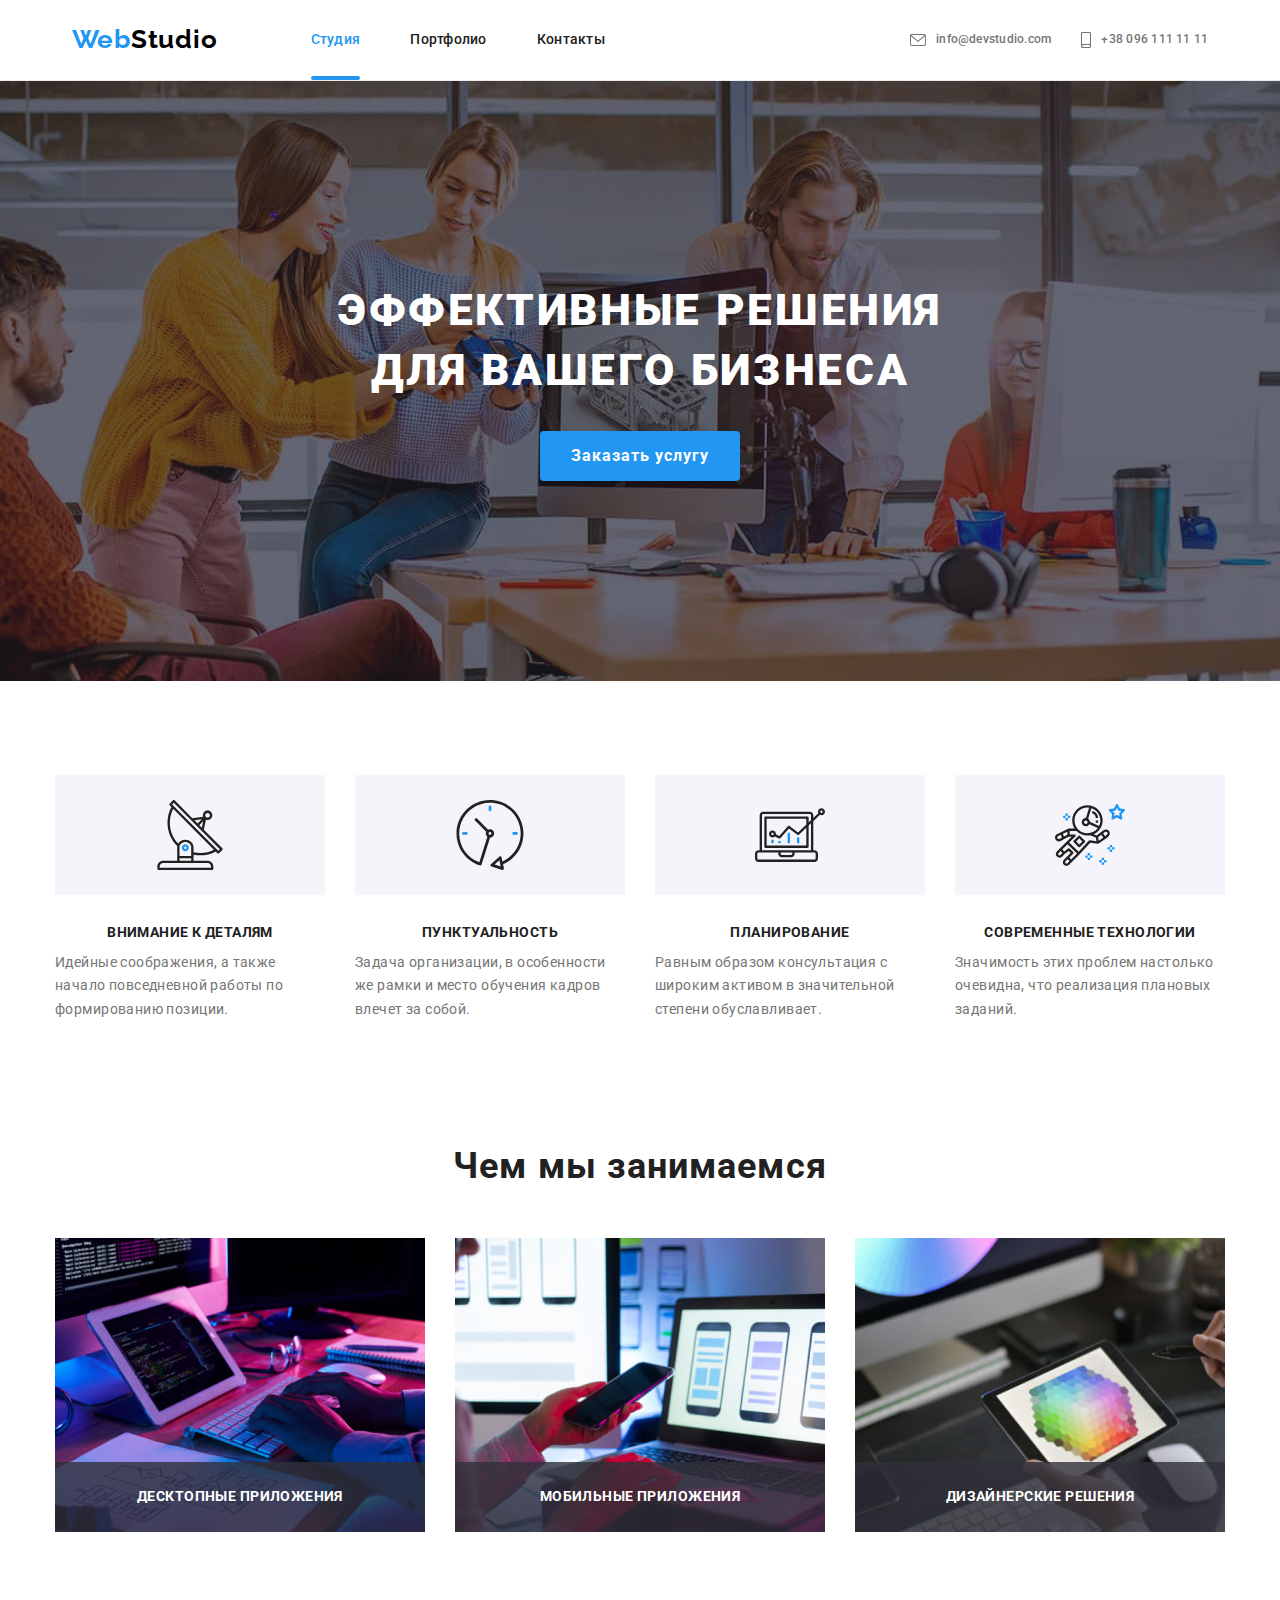
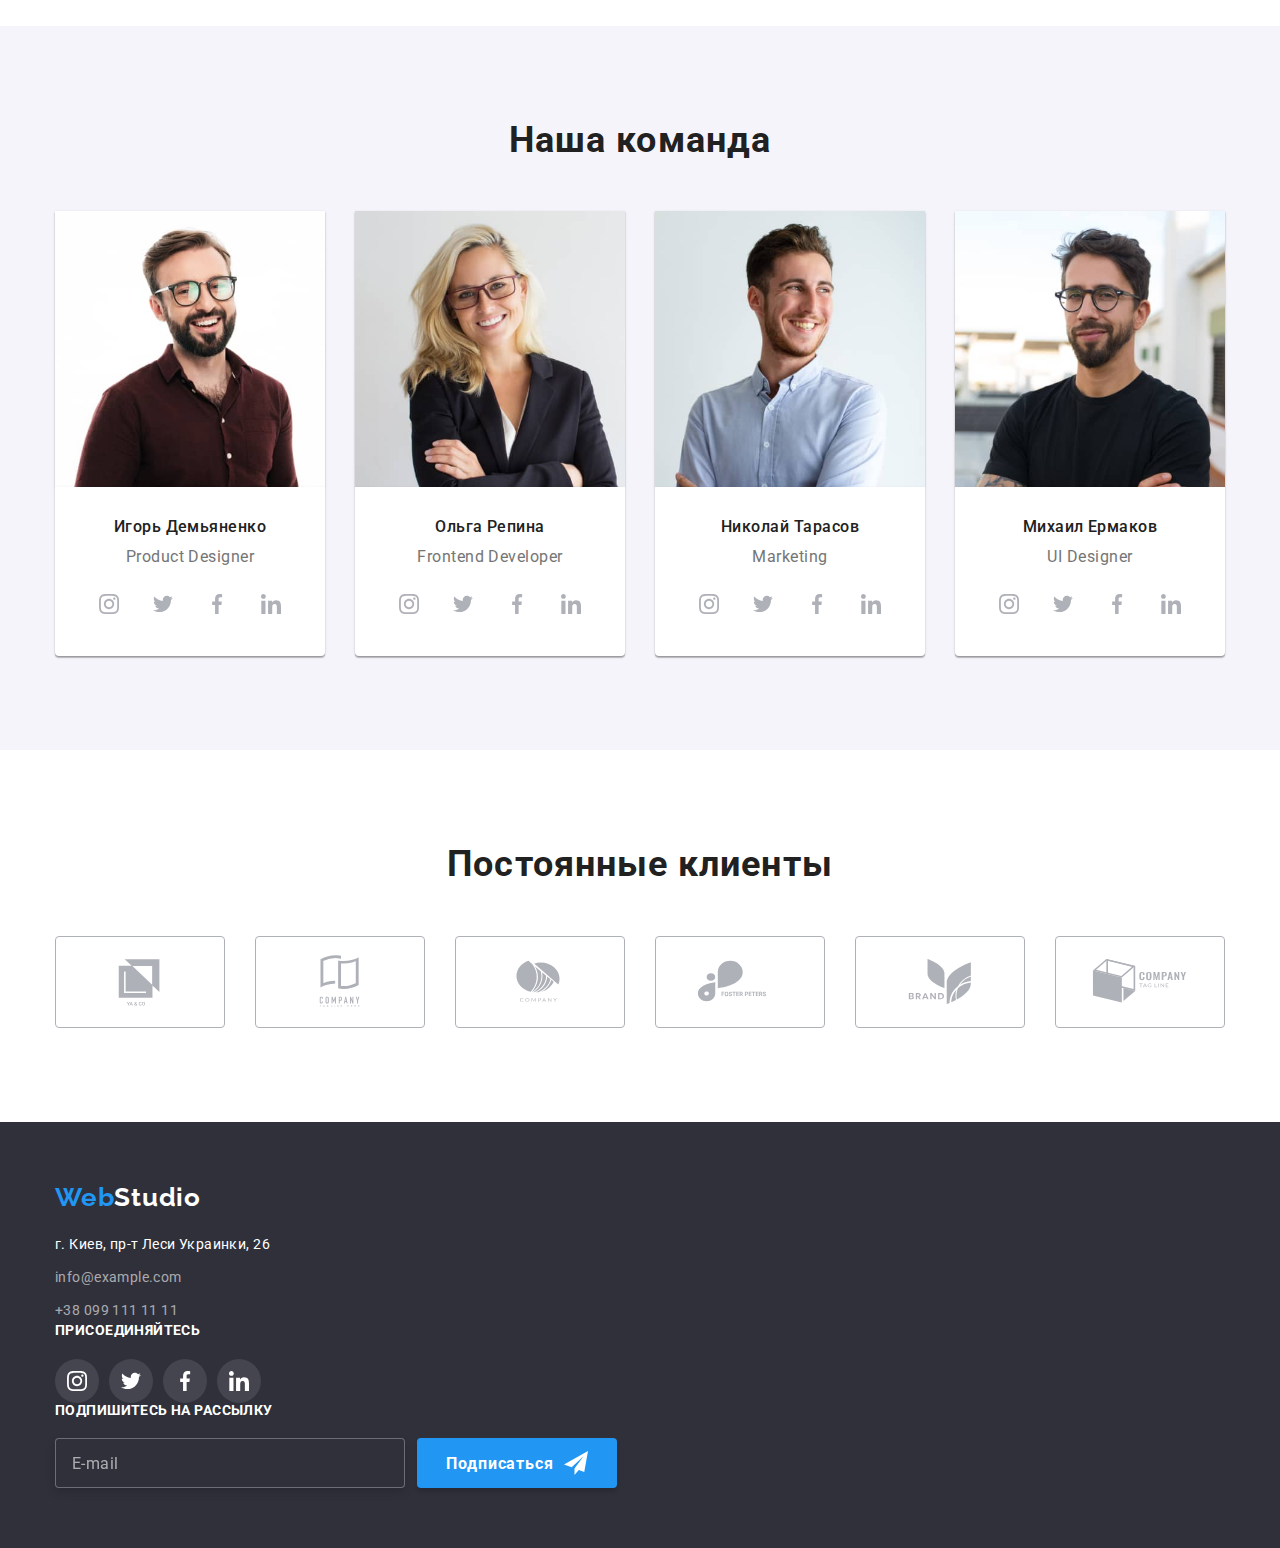
==== commit a5634feb: "Адаптивка інших блоків сторінки index.html" ====
--- a/index.html
+++ b/index.html
@@ -212,7 +212,15 @@
         <h2 class="section__title">Наша команда</h2>
         <ul class="team-list list">
             <li class="team-list__item">
-                    <img  src="./images/img_pd.jpg" alt="Фото Игоря Демьяненко" width="270" class="team-list__pic">
+                    <!-- <div class="team-list__thumb"> -->
+                    <img  
+                    srcset="./images/pd1x.jpg 1x, ./images/pd2x.jpg 2x"
+                    src="./images/pd1x.jpg" 
+                    alt="Фото Игоря Демьяненко" 
+                    width="450" 
+                    class="team-list__pic"
+                    sizes="(min-width: 1200px) 25vw, (min-width: 768px) 50vw, 100vw">
+                    <!-- </div> -->
                     <div class="team-list__info">
                         <h3 class="team-list__title">Игорь Демьяненко</h3>
                         <p class=team-list__description>Product Designer</p>
@@ -249,7 +257,13 @@
                     </div>
             </li>
             <li class="team-list__item">
-                    <img src="./images/img_fd.jpg" alt="Фото Ольги Репиной" width="270" class="team-list__pic">
+                    <img 
+                    srcset="./images/imgfd1x.jpg 1x, ./images/imgfd2x.jpg 2x"
+                    src="./images/imgfd1x.jpg" 
+                    alt="Фото Ольги Репиной" 
+                    width="450" 
+                    class="team-list__pic"
+                    sizes="(min-width: 1200px) 25vw, (min-width: 768px) 50vw, 100vw">
                     <div class="team-list__info">
                         <h3 class="team-list__title">Ольга Репина</h3>
                         <p class=team-list__description>Frontend Developer</p>
@@ -286,7 +300,13 @@
                     </div>
             </li>
             <li class="team-list__item">
-                    <img src="./images/img_m.jpg" alt="Фото Николая Тарасова" width="270" class="team-list__pic">
+                    <img 
+                    srcset="./images/imgm1x.jpg 1x, ./images/imgm2x.jpg 2x"
+                    src="./images/imgm1x.jpg" 
+                    alt="Фото Николая Тарасова" 
+                    width="450" 
+                    class="team-list__pic"
+                    sizes="(min-width: 1200px) 25vw, (min-width: 768px) 50vw, 100vw">
                     <div class="team-list__info">
                         <h3 class="team-list__title">Николай Тарасов</h3>
                         <p class=team-list__description>Marketing</p>
@@ -323,7 +343,13 @@
                     </div>
             </li>
             <li class="team-list__item">
-                    <img src="./images/img_ui.jpg" alt="Фото Михаила Ермакова" width="270" class="team-list__pic">
+                    <img 
+                    srcset="./images/imgui1x.jpg 1x, ./images/imgui2x.jpg 2x"
+                    src="./images/imgui1x.jpg" 
+                    alt="Фото Михаила Ермакова" 
+                    width="450" 
+                    class="team-list__pic"
+                    sizes="(min-width: 1200px) 25vw, (min-width: 768px) 50vw, 100vw">
                     <div class="team-list__info">
                         <h3 class="team-list__title">Михаил Ермаков</h3>
                         <p class=team-list__description>UI Designer</p>
--- a/css/main.min.css
+++ b/css/main.min.css
@@ -1,2 +1,2 @@
-:root{--primary-text-color: #212121;--description-text-color: #757575;--accent-color: #2196f3;--white-text-color: #fff;--primary-bg-color: #ffffff;--secondary-bg-color: #2f303a;--bg-button-color: #f5f4fa;--secondary-gray-color: #afb1b8;--reserv-bg-color: #f5f4fa;--gallery-list-gap: 30px;--timing-funcion: cubic-bezier(0.4, 0, 0.2, 1);--font-family: Roboto, sans-serif;--secondary-font-family: 'Raleway', sans-serif}body{background-color:var(--primary-bg-color);color:var(--primary-text-color);font-family:var(--font-family);font-weight:400}.section__title{margin-bottom:50px;font-weight:700;font-size:36px;line-height:1.16;text-align:center;letter-spacing:0.03em}h1,h2,h3,h4,h5,h6,p,ul{margin-bottom:0;margin-top:0}img{display:block}.list{padding:0;margin:0;list-style:none}.visually-hidden{position:absolute;clip:rect(0 0 0 0);width:1px;height:1px;margin:-1px}.logo{color:#000;font-family:var(--secondary-font-family);font-weight:700;font-size:26px;line-height:1.2;letter-spacing:0.03em;text-decoration:none}.logo--accent{color:var(--accent-color)}.logo--white{color:var(--white-text-color)}.logo--secondary{display:inline-block;margin-bottom:20px}.header{position:relative;border-bottom:1px solid #ececec}@media screen and (min-width: 768px){.header__container,.header__nav{display:-webkit-box;display:-ms-flexbox;display:flex;-webkit-box-align:center;-ms-flex-align:center;align-items:center}}@media screen and (min-width: 1200px){.header__container,.header__nav{-webkit-box-pack:center;-ms-flex-pack:center;justify-content:center}}.container{margin-left:auto;margin-right:auto}@media screen and (min-width: 480px){.container{width:480px}}@media screen and (min-width: 768px){.container{width:768px}}@media screen and (min-width: 1200px){.container{width:1200px;padding-left:15px;padding-right:15px}}.header__button{display:-webkit-inline-box;display:-ms-inline-flexbox;display:inline-flex;margin:0;padding:0;border:none;background-color:transparent;z-index:999}@media screen and (min-width: 768px){.header__button{display:none}}.header__icon-cross{display:none}.header--is-open .header__icon-cross{display:block}.header--is-open .header__icon-cross:hover,.header--is-open .header__icon-cross:focus{fill:var(--accent-color)}.header__icon-menu:hover,.header__icon-menu:focus{fill:var(--accent-color)}.header--is-open .header__icon-menu{display:none}.header__container-menu{background-color:var(--primary-bg-color)}@media screen and (max-width: 767px){.header__container-menu{display:none;position:absolute;top:0;left:0;width:100%;height:796px;padding:48px 40px}.header__container-menu--is-open{display:-webkit-box;display:-ms-flexbox;display:flex;-webkit-box-orient:vertical;-webkit-box-direction:normal;-ms-flex-direction:column;flex-direction:column;-webkit-box-pack:justify;-ms-flex-pack:justify;justify-content:space-between}}@media screen and (min-width: 768px){.header__container-menu{display:-webkit-box;display:-ms-flexbox;display:flex;-webkit-box-align:center;-ms-flex-align:center;align-items:center}}.header__navigation{display:-webkit-box;display:-ms-flexbox;display:flex;-webkit-box-pack:justify;-ms-flex-pack:justify;justify-content:space-between;-webkit-box-align:center;-ms-flex-align:center;align-items:center}@media screen and (min-width: 768px){.header__main-logo{margin-right:88px}}@media screen and (min-width: 1200px){.header__main-logo{margin-right:93px}}@media screen and (max-width: 767px){.site-nav__item:not(:last-child){margin-bottom:32px}}@media screen and (min-width: 768px){.site-nav__item+.site-nav__item{margin-left:50px}}@media screen and (min-width: 768px){.site-nav__item:last-child{margin-right:84px}}@media screen and (min-width: 1200px){.site-nav__item:last-child{margin-right:305px}}@media screen and (max-width: 767px){.site-nav{display:-webkit-box;display:-ms-flexbox;display:flex;-webkit-box-orient:vertical;-webkit-box-direction:normal;-ms-flex-direction:column;flex-direction:column;-webkit-box-pack:start;-ms-flex-pack:start;justify-content:start;-webkit-box-align:start;-ms-flex-align:start;align-items:flex-start;margin:0;padding:0}}@media screen and (min-width: 768px){.site-nav{display:-webkit-box;display:-ms-flexbox;display:flex}}.site-nav__link{display:block;padding-top:32px;padding-bottom:32px;color:var(--primary-text-color);font-weight:500;font-size:14px;line-height:1.14;letter-spacing:0.02em;text-decoration:none;-webkit-transition:color 250ms var(--timing-funcion);transition:color 250ms var(--timing-funcion)}.site-nav__link:hover,.site-nav__link:focus{color:var(--accent-color)}@media screen and (max-width: 767px){.site-nav__link{padding:0;font-weight:500;font-size:40px;line-height:1.17;text-align:center;letter-spacing:0.02em}}.site-nav__link--current{position:relative;color:var(--accent-color)}@media screen and (min-width: 768px){.site-nav__link--current::after{content:'';position:absolute;display:block;bottom:0;width:100%;height:4px;background-color:var(--accent-color);border-radius:2px}}@media screen and (max-width: 767px){.contacts-list{display:-webkit-box;display:-ms-flexbox;display:flex;-webkit-box-orient:vertical;-webkit-box-direction:normal;-ms-flex-direction:column;flex-direction:column;-webkit-box-pack:start;-ms-flex-pack:start;justify-content:start;-webkit-box-align:start;-ms-flex-align:start;align-items:flex-start;margin:0;padding:0}}@media screen and (min-width: 768px){.contacts-list{display:-webkit-box;display:-ms-flexbox;display:flex;-webkit-box-orient:vertical;-webkit-box-direction:reverse;-ms-flex-direction:column-reverse;flex-direction:column-reverse}}@media screen and (min-width: 1200px){.contacts-list{-webkit-box-orient:horizontal;-webkit-box-direction:reverse;-ms-flex-direction:row-reverse;flex-direction:row-reverse;-webkit-box-pack:center;-ms-flex-pack:center;justify-content:center;-webkit-box-align:center;-ms-flex-align:center;align-items:center;margin-left:auto}}.contacts-list__item{margin-bottom:32px}@media screen and (max-width: 767px){.contacts-list__item:last-child{margin-bottom:64px}}@media screen and (min-width: 768px){.contacts-list__item:last-child{margin-bottom:10px}}@media screen and (min-width: 768px){.contacts-list__item{display:-webkit-box;display:-ms-flexbox;display:flex;-webkit-box-pack:start;-ms-flex-pack:start;justify-content:start;margin:0}}@media screen and (min-width: 1200px){.contacts-list__item{display:-webkit-box;display:-ms-flexbox;display:flex;-webkit-box-pack:center;-ms-flex-pack:center;justify-content:center;-webkit-box-align:center;-ms-flex-align:center;align-items:center;margin-right:0px}}@media screen and (min-width: 1200px){.contacts-list__item:last-child{margin-bottom:0;margin-right:30px}}@media screen and (min-width: 768px){.contacts{color:var(--description-text-color);font-weight:500;font-size:12px;line-height:1.16;letter-spacing:0.02em;text-decoration:none;-webkit-transition:color 250ms var(--timing-funcion);transition:color 250ms var(--timing-funcion)}}.contacts:hover,.contacts:focus{color:var(--accent-color)}@media screen and (min-width: 1200px){.contacts{display:-webkit-box;display:-ms-flexbox;display:flex;-webkit-box-pack:center;-ms-flex-pack:center;justify-content:center;-webkit-box-align:center;-ms-flex-align:center;align-items:center}}.contacts__logo{margin-right:10px;fill:currentColor}@media screen and (max-width: 767px){.contacts__logo{display:none}}@media screen and (max-width: 767px){.contacts__tel{text-decoration:none;font-weight:500;font-size:34px;line-height:1.17;letter-spacing:0.02em;color:var(--accent-color)}}@media screen and (max-width: 767px){.contacts__email{text-decoration:none;font-weight:500;font-size:24px;line-height:1.16;letter-spacing:0.02em;color:var(--description-text-color)}}@media screen and (max-width: 767px){.header__social-networks{display:-webkit-box;display:-ms-flexbox;display:flex;-webkit-box-orient:horizontal;-webkit-box-direction:normal;-ms-flex-direction:row;flex-direction:row;-webkit-box-pack:start;-ms-flex-pack:start;justify-content:start;-webkit-box-align:start;-ms-flex-align:start;align-items:flex-start;margin:0;padding:0}}@media screen and (max-width: 767px){.header__networks-item:not(:last-child){border-right:1px solid rgba(33,33,33,0.2);padding-right:10px;margin-right:20px}}@media screen and (min-width: 768px){.header__networks-item:not(:last-child){display:none}}@media screen and (max-width: 767px){.header__networks-link{text-decoration:none;font-weight:500;font-size:18px;line-height:1.22;letter-spacing:0.02em;color:var(--accent-color)}}@media screen and (min-width: 768px){.header__networks-link{display:none}}.hero-section{padding:118px 0px;text-align:center;margin-left:auto;margin-right:auto;background-color:#c4c4c4;background-image:-webkit-gradient(linear, left top, right top, from(rgba(47,48,58,0.4)), to(rgba(47,48,58,0.4))),url(../images/bgphoto1x.jpg);background-image:linear-gradient(to right, rgba(47,48,58,0.4), rgba(47,48,58,0.4)),url(../images/bgphoto1x.jpg);background-repeat:no-repeat;background-size:cover;background-position:center}@media (min-device-pixel-ratio: 2), (-webkit-min-device-pixel-ratio: 2), (min-resolution: 192dpi), (min-resolution: 2dppx){.hero-section{background-image:-webkit-gradient(linear, left top, right top, from(rgba(47,48,58,0.4)), to(rgba(47,48,58,0.4))),url(../images/bgphoto2x.jpg);background-image:linear-gradient(to right, rgba(47,48,58,0.4), rgba(47,48,58,0.4)),url(../images/bgphoto2x.jpg)}}@media screen and (min-width: 768px){.hero-section{background-image:-webkit-gradient(linear, left top, right top, from(rgba(47,48,58,0.4)), to(rgba(47,48,58,0.4))),url(../images/bgpgototablet1x.jpg);background-image:linear-gradient(to right, rgba(47,48,58,0.4), rgba(47,48,58,0.4)),url(../images/bgpgototablet1x.jpg)}}@media screen and (min-width: 768px) and (min-device-pixel-ratio: 2), screen and (min-width: 768px) and (-webkit-min-device-pixel-ratio: 2), screen and (min-width: 768px) and (min-resolution: 192dpi), screen and (min-width: 768px) and (min-resolution: 2dppx){.hero-section{background-image:-webkit-gradient(linear, left top, right top, from(rgba(47,48,58,0.4)), to(rgba(47,48,58,0.4))),url(../images/bgpgototablet2x.jpg);background-image:linear-gradient(to right, rgba(47,48,58,0.4), rgba(47,48,58,0.4)),url(../images/bgpgototablet2x.jpg)}}@media screen and (min-width: 1200px){.hero-section{padding:200px 0px;max-width:1600px;background-image:-webkit-gradient(linear, left top, right top, from(rgba(47,48,58,0.4)), to(rgba(47,48,58,0.4))),url(../images/bgimagedesktop1x.jpg);background-image:linear-gradient(to right, rgba(47,48,58,0.4), rgba(47,48,58,0.4)),url(../images/bgimagedesktop1x.jpg)}}@media screen and (min-width: 1200px) and (min-device-pixel-ratio: 2), screen and (min-width: 1200px) and (-webkit-min-device-pixel-ratio: 2), screen and (min-width: 1200px) and (min-resolution: 192dpi), screen and (min-width: 1200px) and (min-resolution: 2dppx){.hero-section{background-image:-webkit-gradient(linear, left top, right top, from(rgba(47,48,58,0.4)), to(rgba(47,48,58,0.4))),url(../images/bgimagedesktop2x.jpg);background-image:linear-gradient(to right, rgba(47,48,58,0.4), rgba(47,48,58,0.4)),url(../images/bgimagedesktop2x.jpg)}}.hero-section__title{max-width:360px;margin-bottom:30px;margin-left:auto;margin-right:auto;-webkit-box-align:center;-ms-flex-align:center;align-items:center;font-weight:900;font-size:26px;line-height:1.62;text-align:center;letter-spacing:0.06em;text-transform:uppercase;color:var(--white-text-color);text-transform:uppercase}@media screen and (min-width: 1200px){.hero-section__title{max-width:696px;font-weight:900;font-size:44px;line-height:1.36}}.hero-section__button{width:200px;height:50px;background-color:var(--accent-color);color:var(--primary-bg-color);font-family:inherit;font-weight:700;font-size:16px;line-height:1.87;-webkit-box-align:center;-ms-flex-align:center;align-items:center;text-align:center;letter-spacing:0.06em;cursor:pointer;border:none;-webkit-box-shadow:0px 4px 4px rgba(0,0,0,0.15);box-shadow:0px 4px 4px rgba(0,0,0,0.15);border-radius:4px;-webkit-transition:background-color 250ms var(--timing-funcion),-webkit-box-shadow 250ms var(--timing-funcion);transition:background-color 250ms var(--timing-funcion),-webkit-box-shadow 250ms var(--timing-funcion);transition:background-color 250ms var(--timing-funcion),box-shadow 250ms var(--timing-funcion);transition:background-color 250ms var(--timing-funcion),box-shadow 250ms var(--timing-funcion),-webkit-box-shadow 250ms var(--timing-funcion)}.hero-section__button:hover,.hero-section__button:focus{background-color:#188ce8;color:var(--white-text-color)}.backdrop{position:fixed;top:0;left:0;bottom:0;right:0;width:100%;height:100%;background-color:rgba(0,0,0,0.2);z-index:999;opacity:1;visibility:visible;-webkit-transition:opacity 250ms var(--timing-funcion),visibility 250ms var(--timing-funcion);transition:opacity 250ms var(--timing-funcion),visibility 250ms var(--timing-funcion)}.backdrop--is-hidden{visibility:hidden;opacity:0;pointer-events:none}.modal-section{padding:40px;width:528px;height:581px;background-color:var(--primary-bg-color);position:absolute;top:50%;left:50%;-webkit-transform:translate(-50%, -50%) scale(1);transform:translate(-50%, -50%) scale(1);z-index:999;-webkit-transition:-webkit-transform 250ms var(--timing-funcion);transition:-webkit-transform 250ms var(--timing-funcion);transition:transform 250ms var(--timing-funcion);transition:transform 250ms var(--timing-funcion), -webkit-transform 250ms var(--timing-funcion)}.backdrop--is-hidden .modal{-webkit-transform:translate(-50%, -50%) scale(0.9);transform:translate(-50%, -50%) scale(0.9)}.close-button{position:absolute;top:8px;right:8px;background-color:transparent;border:transparent}.close-button__logo{border:1px solid rgba(0,0,0,0.1);border-radius:50%;display:-webkit-inline-box;display:-ms-inline-flexbox;display:inline-flex}.close-button__logo:hover,.close-button__logo:focus{fill:var(--accent-color)}.close-button:focus-within>.close-button__logo{fill:var(--accent-color)}.modal-form__title{font-weight:bold;font-size:20px;line-height:1.15;text-align:center;letter-spacing:0.03em}.modal-form__input-group{display:-webkit-box;display:-ms-flexbox;display:flex;-webkit-box-orient:vertical;-webkit-box-direction:normal;-ms-flex-direction:column;flex-direction:column;-webkit-box-pack:center;-ms-flex-pack:center;justify-content:center;-webkit-box-align:center;-ms-flex-align:center;align-items:center;margin-bottom:20px;margin-top:12px}.modal-form__label{position:relative;margin-bottom:10px;-webkit-transition:fill 250ms var(--timing-funcion);transition:fill 250ms var(--timing-funcion)}.modal-form__label:hover,.modal-form__label:focus{fill:var(--accent-color)}.modal-form__logo{position:absolute;left:12px;top:29px}.modal-form__logo:focus{color:var(--accent-color)}.modal-form__input:focus-within+.modal-form__logo{fill:var(--accent-color)}.modal-form__text{display:-webkit-box;display:-ms-flexbox;display:flex;-webkit-box-pack:start;-ms-flex-pack:start;justify-content:start;font-weight:normal;margin-bottom:4px;font-size:12px;line-height:1.16;letter-spacing:0.01em;color:var(--description-text-color)}.modal-form__input{padding:11px 42px;width:448px;height:40px;border:1px solid rgba(33,33,33,0.2);border-radius:4px;outline:none;-webkit-transition:border-color 250ms var(--timing-funcion);transition:border-color 250ms var(--timing-funcion)}.modal-form__input:hover,.modal-form__input:focus{border-color:var(--accent-color)}.modal-form__textarea{resize:none;padding:12px 16px;width:448px;height:120px;border:1px solid rgba(33,33,33,0.2);-webkit-box-sizing:border-box;box-sizing:border-box;border-radius:4px;outline:none;-webkit-transition:border-color 250ms var(--timing-funcion);transition:border-color 250ms var(--timing-funcion)}.modal-form__textarea::-webkit-input-placeholder{font-size:12px;line-height:1.16;letter-spacing:0.01em;color:rgba(117,117,117,0.5)}.modal-form__textarea:-ms-input-placeholder{font-size:12px;line-height:1.16;letter-spacing:0.01em;color:rgba(117,117,117,0.5)}.modal-form__textarea::-ms-input-placeholder{font-size:12px;line-height:1.16;letter-spacing:0.01em;color:rgba(117,117,117,0.5)}.modal-form__textarea::placeholder{font-size:12px;line-height:1.16;letter-spacing:0.01em;color:rgba(117,117,117,0.5)}.modal-form__textarea:hover,.modal-form__textarea:focus{border-color:var(--accent-color)}.checkbox-group{margin-bottom:30px}.checkbox-group__label{display:-webkit-box;display:-ms-flexbox;display:flex;-webkit-box-pack:center;-ms-flex-pack:center;justify-content:center;-webkit-box-align:center;-ms-flex-align:center;align-items:center}.checkbox-group__text{font-size:14px;line-height:1.71;letter-spacing:0.03em;color:var(--description-text-color)}.checkbox-group__input{position:absolute;width:1px;height:1px;margin:-1px;border:0;padding:0;white-space:nowrap;-webkit-clip-path:inset(100%);clip-path:inset(100%);clip:rect(0 0 0 0);overflow:hidden}.checkbox-group__link{color:#2196f3}.checkbox-group__icon{margin-right:8px;fill:var(--white-text-color);border:2px solid var(--primary-text-color);border-radius:2px;background-origin:border-box;-webkit-transition:border-color 250ms var(--timing-funcion),background-color 250ms var(--timing-funcion);transition:border-color 250ms var(--timing-funcion),background-color 250ms var(--timing-funcion)}.checkbox-group__input:checked+.checkbox-group__icon{background-color:var(--accent-color);border-color:var(--accent-color)}.benefits-section,.team-section{padding-top:94px;padding-bottom:94px}.benefits-list{display:-webkit-box;display:-ms-flexbox;display:flex}.benefits-list__title{margin-bottom:10px;font-weight:700;font-size:14px;line-height:1.14;letter-spacing:0.03em;text-transform:uppercase}.benefits-list__description{color:var(--description-text-color);font-size:14px;line-height:1.7;letter-spacing:0.03em}.benefits-list__logo{display:-webkit-box;display:-ms-flexbox;display:flex;-webkit-box-pack:center;-ms-flex-pack:center;justify-content:center;-webkit-box-align:center;-ms-flex-align:center;align-items:center;height:120px;background-color:var(--reserv-bg-color);margin-bottom:30px}.benefits-list__item{width:270px;height:251px;margin-right:30px}.benefits-list__item:last-child{margin-right:0}.services-section{padding-bottom:94px}.services-list{display:-webkit-box;display:-ms-flexbox;display:flex}.services-list__description{position:absolute;bottom:0;left:0;width:370px;height:70px;display:-webkit-box;display:-ms-flexbox;display:flex;-webkit-box-pack:center;-ms-flex-pack:center;justify-content:center;-webkit-box-align:center;-ms-flex-align:center;align-items:center;-ms-flex-line-pack:center;align-content:center;font-weight:bold;font-size:14px;line-height:1.14;text-align:center;letter-spacing:0.03em;text-transform:uppercase;color:var(--white-text-color);background-color:rgba(47,48,58,0.8)}.services-list__item{position:relative}.services-list__item:not(:last-child){-ms-flex-preferred-size:calc(100% / 3 - 30px);flex-basis:calc(100% / 3 - 30px);margin-right:30px}.team-section{background-color:var(--reserv-bg-color);height:708px}.team-list{display:-webkit-box;display:-ms-flexbox;display:flex}.team-list__title{margin-bottom:10px;font-weight:500;font-size:16px;line-height:1.2;text-align:center;letter-spacing:0.03em}.team-list__description{color:var(--description-text-color);font-size:16px;line-height:1.2;text-align:center;letter-spacing:0.03em;margin-bottom:16px}.team-list__info{padding-top:30px;padding-bottom:30px;background-color:#fff;-webkit-box-shadow:0px 1px 3px rgba(0,0,0,0.12),0px 1px 1px rgba(0,0,0,0.14),0px 2px 1px rgba(0,0,0,0.2);box-shadow:0px 1px 3px rgba(0,0,0,0.12),0px 1px 1px rgba(0,0,0,0.14),0px 2px 1px rgba(0,0,0,0.2);border-radius:0px 0px 4px 4px}.team-list__pic{-webkit-box-shadow:0px 1px 3px rgba(0,0,0,0.12),0px 1px 1px rgba(0,0,0,0.14),0px 2px 1px rgba(0,0,0,0.2);box-shadow:0px 1px 3px rgba(0,0,0,0.12),0px 1px 1px rgba(0,0,0,0.14),0px 2px 1px rgba(0,0,0,0.2)}.team-list__item{width:270px;height:251px;margin-right:30px}.team-list__item:last-child{margin-right:0}.social-networks{display:-webkit-box;display:-ms-flexbox;display:flex;-webkit-box-pack:center;-ms-flex-pack:center;justify-content:center;-webkit-box-align:center;-ms-flex-align:center;align-items:center}.social-networks__logo{fill:currentColor}.social-networks__item{margin-right:10px;width:44px;height:44px}.social-networks__item:last-child{margin-right:0}.social-networks__link{display:-webkit-box;display:-ms-flexbox;display:flex;-webkit-box-pack:center;-ms-flex-pack:center;justify-content:center;-webkit-box-align:center;-ms-flex-align:center;align-items:center;border-radius:50%;width:100%;height:100%;color:var(--secondary-gray-color);-webkit-transition:background-color 250ms var(--timing-funcion),color 250ms var(--timing-funcion);transition:background-color 250ms var(--timing-funcion),color 250ms var(--timing-funcion)}.social-networks__link:hover,.social-networks__link:focus{background-color:var(--accent-color);color:var(--white-text-color)}.clients-section{padding-top:90px;padding-bottom:104px}.clients-list{display:-webkit-box;display:-ms-flexbox;display:flex;-webkit-box-pack:center;-ms-flex-pack:center;justify-content:center;-webkit-box-align:center;-ms-flex-align:center;align-items:center}.clients-list__logo{fill:currentColor}.clients-list__item{display:-webkit-box;display:-ms-flexbox;display:flex;-webkit-box-pack:center;-ms-flex-pack:center;justify-content:center;-webkit-box-align:center;-ms-flex-align:center;align-items:center;margin-right:30px;width:170px;height:92px}.clients-list__item:last-child{margin-right:0}.clients-list__link{display:-webkit-box;display:-ms-flexbox;display:flex;-webkit-box-pack:center;-ms-flex-pack:center;justify-content:center;-webkit-box-align:center;-ms-flex-align:center;align-items:center;min-width:170px;min-height:92px;color:var(--secondary-gray-color);border:1px solid var(--secondary-gray-color);-webkit-box-sizing:border-box;box-sizing:border-box;border-radius:4px;-webkit-transition:color 250ms var(--timing-funcion),border 250ms var(--timing-funcion);transition:color 250ms var(--timing-funcion),border 250ms var(--timing-funcion)}.clients-list__link:hover,.clients-list__link:focus{color:var(--accent-color);border:1px solid var(--accent-color);border-radius:4px}.footer{padding-top:60px;padding-bottom:60px;background-color:var(--secondary-bg-color)}.footer__container{display:-webkit-box;display:-ms-flexbox;display:flex;-webkit-box-align:baseline;-ms-flex-align:baseline;align-items:baseline}.address{margin-right:70px}.address__text{display:inline-block;margin-bottom:9px;color:var(--white-text-color);font-family:Roboto;font-style:normal;font-size:14px;line-height:1.71;letter-spacing:0.03em}.address__list{max-width:231px}.address__item{display:inline-block;margin-bottom:9px;color:rgba(255,255,255,0.6);font-family:Roboto;font-style:normal;font-size:14px;line-height:1.71;letter-spacing:0.03em;text-decoration:none;-webkit-transition:color 250ms var(--timing-funcion);transition:color 250ms var(--timing-funcion)}.address__item:last-child{margin-bottom:0}.address__item:hover,.address__item:focus{color:var(--accent-color)}.footer-community{margin-right:93px}.footer-community__invite{margin-bottom:20px;font-style:normal;font-weight:bold;font-size:14px;line-height:1.14;letter-spacing:0.03em;text-transform:uppercase;color:var(--white-text-color)}.footer-community__list{display:-webkit-box;display:-ms-flexbox;display:flex}.footer-community__item{margin-right:10px;width:44px;height:44px}.footer-community__logo{fill:currentColor}.footer-community__link{display:-webkit-box;display:-ms-flexbox;display:flex;-webkit-box-pack:center;-ms-flex-pack:center;justify-content:center;-webkit-box-align:center;-ms-flex-align:center;align-items:center;border-radius:50%;width:100%;height:100%;background-color:rgba(255,255,255,0.1);color:var(--white-text-color);-webkit-transition:background-color 250ms var(--timing-funcion);transition:background-color 250ms var(--timing-funcion)}.footer-community__link:hover,.footer-community__link:focus{background-color:var(--accent-color);color:var(--white-text-color)}.subscribe-section__container{display:-webkit-box;display:-ms-flexbox;display:flex;-webkit-box-orient:horizontal;-webkit-box-direction:normal;-ms-flex-direction:row;flex-direction:row}.subscribe-section__label{display:-webkit-box;display:-ms-flexbox;display:flex;-webkit-box-orient:horizontal;-webkit-box-direction:normal;-ms-flex-direction:row;flex-direction:row}.subscribe-section__title{margin-bottom:20px;font-weight:700;font-size:14px;line-height:1.14;letter-spacing:0.03em;text-transform:uppercase;color:var(--white-text-color)}.subscribe-section__logo{margin-left:10px;fill:#fff}.subscribe-section__input{padding:15px 16px;width:350px;height:50px;margin-right:12px;background-color:#2f303a;border:1px solid rgba(255,255,255,0.3);-webkit-filter:drop-shadow(0px 4px 4px rgba(0,0,0,0.15));filter:drop-shadow(0px 4px 4px rgba(0,0,0,0.15));border-radius:4px;color:rgba(255,255,255,0.6)}.subscribe-section__input::-webkit-input-placeholder{font-size:16px;line-height:1.25;letter-spacing:0.03em;color:rgba(255,255,255,0.6)}.subscribe-section__input:-ms-input-placeholder{font-size:16px;line-height:1.25;letter-spacing:0.03em;color:rgba(255,255,255,0.6)}.subscribe-section__input::-ms-input-placeholder{font-size:16px;line-height:1.25;letter-spacing:0.03em;color:rgba(255,255,255,0.6)}.subscribe-section__input::placeholder{font-size:16px;line-height:1.25;letter-spacing:0.03em;color:rgba(255,255,255,0.6)}.subscribe-section__button{display:-webkit-box;display:-ms-flexbox;display:flex;-webkit-box-pack:center;-ms-flex-pack:center;justify-content:center;-webkit-box-align:center;-ms-flex-align:center;align-items:center;width:200px;height:50px;background-color:var(--accent-color);color:var(--primary-bg-color);font-family:inherit;font-weight:700;font-size:16px;line-height:1.87;align-items:center;text-align:center;letter-spacing:0.06em;cursor:pointer;border:none;-webkit-box-shadow:0px 4px 4px rgba(0,0,0,0.15);box-shadow:0px 4px 4px rgba(0,0,0,0.15);border-radius:4px;-webkit-transition:background-color 250ms var(--timing-funcion),-webkit-box-shadow 250ms var(--timing-funcion);transition:background-color 250ms var(--timing-funcion),-webkit-box-shadow 250ms var(--timing-funcion);transition:background-color 250ms var(--timing-funcion),box-shadow 250ms var(--timing-funcion);transition:background-color 250ms var(--timing-funcion),box-shadow 250ms var(--timing-funcion),-webkit-box-shadow 250ms var(--timing-funcion)}.subscribe-section__button:hover,.subscribe-section__button:focus{background-color:#188ce8;color:var(--white-text-color)}.portfolio-section{padding-top:94px;padding-bottom:94px}.portfolio-list{margin-bottom:50px;display:-webkit-box;display:-ms-flexbox;display:flex;-webkit-box-pack:center;-ms-flex-pack:center;justify-content:center}.portfolio-list__item:not(:last-child){margin-right:8px}.portfolio-list__button{display:block;padding:6px 22px;background-color:var(--bg-button-color);color:var(--primary-text-color);font-family:inherit;font-weight:500;font-size:16px;line-height:1.62;text-align:center;letter-spacing:0.03em;cursor:pointer;border:none;border-radius:4px;-webkit-transition:background-color 250ms var(--timing-funcion),color 250ms var(--timing-funcion),-webkit-box-shadow 250ms var(--timing-funcion);transition:background-color 250ms var(--timing-funcion),color 250ms var(--timing-funcion),-webkit-box-shadow 250ms var(--timing-funcion);transition:background-color 250ms var(--timing-funcion),color 250ms var(--timing-funcion),box-shadow 250ms var(--timing-funcion);transition:background-color 250ms var(--timing-funcion),color 250ms var(--timing-funcion),box-shadow 250ms var(--timing-funcion),-webkit-box-shadow 250ms var(--timing-funcion)}.portfolio-list__button:hover,.portfolio-list__button:focus{background-color:var(--accent-color);color:var(--white-text-color);-webkit-box-shadow:0px 3px 1px rgba(0,0,0,0.1),0px 1px 2px rgba(0,0,0,0.08),0px 2px 2px rgba(0,0,0,0.12);box-shadow:0px 3px 1px rgba(0,0,0,0.1),0px 1px 2px rgba(0,0,0,0.08),0px 2px 2px rgba(0,0,0,0.12)}.gallery-list{display:-webkit-box;display:-ms-flexbox;display:flex;-ms-flex-wrap:wrap;flex-wrap:wrap}.gallery-list__card{padding:20px 24px;border-left:1px solid #eeeeee;border-right:1px solid #eeeeee;border-bottom:1px solid #eeeeee}.gallery-list__title{color:var(--primary-text-color);font-weight:700;font-size:18px;line-height:2;letter-spacing:0.06em;text-decoration:none}.gallery-list__description{margin-top:4px;color:var(--description-text-color);font-size:16px;line-height:1.87;letter-spacing:0.03em;text-decoration:none}.gallery-list__item{-ms-flex-preferred-size:calc(100% / 3 - var(--gallery-list-gap));flex-basis:calc(100% / 3 - var(--gallery-list-gap));margin-right:var(--gallery-list-gap);margin-bottom:var(--gallery-list-gap)}.gallery-list__item:nth-child(3n){margin-right:0}.gallery-list__item:nth-last-child(-n+3){margin-bottom:0}.gallery-list__link{display:inline-block;text-decoration:none;-webkit-transition:-webkit-box-shadow 250ms var(--timing-funcion);transition:-webkit-box-shadow 250ms var(--timing-funcion);transition:box-shadow 250ms var(--timing-funcion);transition:box-shadow 250ms var(--timing-funcion), -webkit-box-shadow 250ms var(--timing-funcion)}.gallery-list__link:hover,.gallery-list__link:focus{-webkit-box-shadow:0px 1px 1px rgba(0,0,0,0.12),0px 4px 4px rgba(0,0,0,0.06),1px 4px 6px rgba(0,0,0,0.16);box-shadow:0px 1px 1px rgba(0,0,0,0.12),0px 4px 4px rgba(0,0,0,0.06),1px 4px 6px rgba(0,0,0,0.16)}.gallery-list__overlay{position:relative;overflow:hidden}.gallery-list__overlay-text{position:absolute;top:0;left:0;width:100%;height:100%;display:inline-block;-webkit-box-pack:center;-ms-flex-pack:center;justify-content:center;-ms-flex-line-pack:center;align-content:center;padding:63px 24px;font-size:18px;line-height:1.56;letter-spacing:0.03em;color:var(--white-text-color);opacity:1;background-color:rgba(33,150,243,0.9);-webkit-transform:translateY(110%);transform:translateY(110%);-webkit-transition:-webkit-transform 250ms var(--timing-funcion);transition:-webkit-transform 250ms var(--timing-funcion);transition:transform 250ms var(--timing-funcion);transition:transform 250ms var(--timing-funcion), -webkit-transform 250ms var(--timing-funcion)}.gallery-list__link:hover .gallery-list__overlay-text{-webkit-transform:translateY(0);transform:translateY(0)}
+:root{--primary-text-color: #212121;--description-text-color: #757575;--accent-color: #2196f3;--white-text-color: #fff;--primary-bg-color: #ffffff;--secondary-bg-color: #2f303a;--bg-button-color: #f5f4fa;--secondary-gray-color: #afb1b8;--reserv-bg-color: #f5f4fa;--gallery-list-gap: 30px;--timing-funcion: cubic-bezier(0.4, 0, 0.2, 1);--font-family: Roboto, sans-serif;--secondary-font-family: 'Raleway', sans-serif}body{background-color:var(--primary-bg-color);color:var(--primary-text-color);font-family:var(--font-family);font-weight:400}.section__title{margin-bottom:50px;font-weight:700;font-size:36px;line-height:1.16;text-align:center;letter-spacing:0.03em}@media screen and (max-width: 1199px){.section__title{font-weight:bold;font-size:28px;line-height:1.17;text-align:center;letter-spacing:0.03em;color:var(--primary-text-color)}}h1,h2,h3,h4,h5,h6,p,ul{margin-bottom:0;margin-top:0}img{display:block}.list{padding:0;margin:0;list-style:none}.visually-hidden{position:absolute;clip:rect(0 0 0 0);width:1px;height:1px;margin:-1px}.logo{color:#000;font-family:var(--secondary-font-family);font-weight:700;font-size:26px;line-height:1.2;letter-spacing:0.03em;text-decoration:none}.logo--accent{color:var(--accent-color)}.logo--white{color:var(--white-text-color)}.logo--secondary{display:inline-block;margin-bottom:20px}.header{position:relative;border-bottom:1px solid #ececec}@media screen and (min-width: 768px){.header__container,.header__nav{display:-webkit-box;display:-ms-flexbox;display:flex;-webkit-box-align:center;-ms-flex-align:center;align-items:center}}@media screen and (min-width: 1200px){.header__container,.header__nav{-webkit-box-pack:center;-ms-flex-pack:center;justify-content:center}}.container{margin-left:auto;margin-right:auto}@media screen and (min-width: 480px){.container{width:480px}}@media screen and (min-width: 768px){.container{width:768px}}@media screen and (min-width: 1200px){.container{width:1200px;padding-left:15px;padding-right:15px}}.header__button{display:-webkit-inline-box;display:-ms-inline-flexbox;display:inline-flex;margin:0;padding:0;border:none;background-color:transparent;z-index:999}@media screen and (min-width: 768px){.header__button{display:none}}.header__icon-cross{display:none}.header--is-open .header__icon-cross{display:block}.header--is-open .header__icon-cross:hover,.header--is-open .header__icon-cross:focus{fill:var(--accent-color)}.header__icon-menu:hover,.header__icon-menu:focus{fill:var(--accent-color)}.header--is-open .header__icon-menu{display:none}.header__container-menu{background-color:var(--primary-bg-color)}@media screen and (max-width: 767px){.header__container-menu{display:none;position:absolute;top:0;left:0;width:100%;height:796px;padding:48px 40px}.header__container-menu--is-open{display:-webkit-box;display:-ms-flexbox;display:flex;-webkit-box-orient:vertical;-webkit-box-direction:normal;-ms-flex-direction:column;flex-direction:column;-webkit-box-pack:justify;-ms-flex-pack:justify;justify-content:space-between}}@media screen and (min-width: 768px){.header__container-menu{display:-webkit-box;display:-ms-flexbox;display:flex;-webkit-box-align:center;-ms-flex-align:center;align-items:center}}.header__navigation{display:-webkit-box;display:-ms-flexbox;display:flex;-webkit-box-pack:justify;-ms-flex-pack:justify;justify-content:space-between;-webkit-box-align:center;-ms-flex-align:center;align-items:center}@media screen and (min-width: 768px){.header__main-logo{margin-right:88px}}@media screen and (min-width: 1200px){.header__main-logo{margin-right:93px}}@media screen and (max-width: 767px){.site-nav__item:not(:last-child){margin-bottom:32px}}@media screen and (min-width: 768px){.site-nav__item+.site-nav__item{margin-left:50px}}@media screen and (min-width: 768px){.site-nav__item:last-child{margin-right:84px}}@media screen and (min-width: 1200px){.site-nav__item:last-child{margin-right:305px}}@media screen and (max-width: 767px){.site-nav{display:-webkit-box;display:-ms-flexbox;display:flex;-webkit-box-orient:vertical;-webkit-box-direction:normal;-ms-flex-direction:column;flex-direction:column;-webkit-box-pack:start;-ms-flex-pack:start;justify-content:start;-webkit-box-align:start;-ms-flex-align:start;align-items:flex-start;margin:0;padding:0}}@media screen and (min-width: 768px){.site-nav{display:-webkit-box;display:-ms-flexbox;display:flex}}.site-nav__link{display:block;padding-top:32px;padding-bottom:32px;color:var(--primary-text-color);font-weight:500;font-size:14px;line-height:1.14;letter-spacing:0.02em;text-decoration:none;-webkit-transition:color 250ms var(--timing-funcion);transition:color 250ms var(--timing-funcion)}.site-nav__link:hover,.site-nav__link:focus{color:var(--accent-color)}@media screen and (max-width: 767px){.site-nav__link{padding:0;font-weight:500;font-size:40px;line-height:1.17;text-align:center;letter-spacing:0.02em}}.site-nav__link--current{position:relative;color:var(--accent-color)}@media screen and (min-width: 768px){.site-nav__link--current::after{content:'';position:absolute;display:block;bottom:0;width:100%;height:4px;background-color:var(--accent-color);border-radius:2px}}@media screen and (max-width: 767px){.contacts-list{display:-webkit-box;display:-ms-flexbox;display:flex;-webkit-box-orient:vertical;-webkit-box-direction:normal;-ms-flex-direction:column;flex-direction:column;-webkit-box-pack:start;-ms-flex-pack:start;justify-content:start;-webkit-box-align:start;-ms-flex-align:start;align-items:flex-start;margin:0;padding:0}}@media screen and (min-width: 768px){.contacts-list{display:-webkit-box;display:-ms-flexbox;display:flex;-webkit-box-orient:vertical;-webkit-box-direction:reverse;-ms-flex-direction:column-reverse;flex-direction:column-reverse}}@media screen and (min-width: 1200px){.contacts-list{-webkit-box-orient:horizontal;-webkit-box-direction:reverse;-ms-flex-direction:row-reverse;flex-direction:row-reverse;-webkit-box-pack:center;-ms-flex-pack:center;justify-content:center;-webkit-box-align:center;-ms-flex-align:center;align-items:center;margin-left:auto}}.contacts-list__item{margin-bottom:32px}@media screen and (max-width: 767px){.contacts-list__item:last-child{margin-bottom:64px}}@media screen and (min-width: 768px){.contacts-list__item:last-child{margin-bottom:10px}}@media screen and (min-width: 768px){.contacts-list__item{display:-webkit-box;display:-ms-flexbox;display:flex;-webkit-box-pack:start;-ms-flex-pack:start;justify-content:start;margin:0}}@media screen and (min-width: 1200px){.contacts-list__item{display:-webkit-box;display:-ms-flexbox;display:flex;-webkit-box-pack:center;-ms-flex-pack:center;justify-content:center;-webkit-box-align:center;-ms-flex-align:center;align-items:center;margin-right:0px}}@media screen and (min-width: 1200px){.contacts-list__item:last-child{margin-bottom:0;margin-right:30px}}@media screen and (min-width: 768px){.contacts{color:var(--description-text-color);font-weight:500;font-size:12px;line-height:1.16;letter-spacing:0.02em;text-decoration:none;-webkit-transition:color 250ms var(--timing-funcion);transition:color 250ms var(--timing-funcion)}}.contacts:hover,.contacts:focus{color:var(--accent-color)}@media screen and (min-width: 1200px){.contacts{display:-webkit-box;display:-ms-flexbox;display:flex;-webkit-box-pack:center;-ms-flex-pack:center;justify-content:center;-webkit-box-align:center;-ms-flex-align:center;align-items:center}}.contacts__logo{margin-right:10px;fill:currentColor}@media screen and (max-width: 767px){.contacts__logo{display:none}}@media screen and (max-width: 767px){.contacts__tel{text-decoration:none;font-weight:500;font-size:34px;line-height:1.17;letter-spacing:0.02em;color:var(--accent-color)}}@media screen and (max-width: 767px){.contacts__email{text-decoration:none;font-weight:500;font-size:24px;line-height:1.16;letter-spacing:0.02em;color:var(--description-text-color)}}@media screen and (max-width: 767px){.header__social-networks{display:-webkit-box;display:-ms-flexbox;display:flex;-webkit-box-orient:horizontal;-webkit-box-direction:normal;-ms-flex-direction:row;flex-direction:row;-webkit-box-pack:start;-ms-flex-pack:start;justify-content:start;-webkit-box-align:start;-ms-flex-align:start;align-items:flex-start;margin:0;padding:0}}@media screen and (max-width: 767px){.header__networks-item:not(:last-child){border-right:1px solid rgba(33,33,33,0.2);padding-right:10px;margin-right:20px}}@media screen and (min-width: 768px){.header__networks-item:not(:last-child){display:none}}@media screen and (max-width: 767px){.header__networks-link{text-decoration:none;font-weight:500;font-size:18px;line-height:1.22;letter-spacing:0.02em;color:var(--accent-color)}}@media screen and (min-width: 768px){.header__networks-link{display:none}}.hero-section{padding:118px 0px;text-align:center;margin-left:auto;margin-right:auto;background-color:#c4c4c4;background-image:-webkit-gradient(linear, left top, right top, from(rgba(47,48,58,0.4)), to(rgba(47,48,58,0.4))),url(../images/bgphoto1x.jpg);background-image:linear-gradient(to right, rgba(47,48,58,0.4), rgba(47,48,58,0.4)),url(../images/bgphoto1x.jpg);background-repeat:no-repeat;background-size:cover;background-position:center}@media (min-device-pixel-ratio: 2), (-webkit-min-device-pixel-ratio: 2), (min-resolution: 192dpi), (min-resolution: 2dppx){.hero-section{background-image:-webkit-gradient(linear, left top, right top, from(rgba(47,48,58,0.4)), to(rgba(47,48,58,0.4))),url(../images/bgphoto2x.jpg);background-image:linear-gradient(to right, rgba(47,48,58,0.4), rgba(47,48,58,0.4)),url(../images/bgphoto2x.jpg)}}@media screen and (min-width: 768px){.hero-section{background-image:-webkit-gradient(linear, left top, right top, from(rgba(47,48,58,0.4)), to(rgba(47,48,58,0.4))),url(../images/bgpgototablet1x.jpg);background-image:linear-gradient(to right, rgba(47,48,58,0.4), rgba(47,48,58,0.4)),url(../images/bgpgototablet1x.jpg)}}@media screen and (min-width: 768px) and (min-device-pixel-ratio: 2), screen and (min-width: 768px) and (-webkit-min-device-pixel-ratio: 2), screen and (min-width: 768px) and (min-resolution: 192dpi), screen and (min-width: 768px) and (min-resolution: 2dppx){.hero-section{background-image:-webkit-gradient(linear, left top, right top, from(rgba(47,48,58,0.4)), to(rgba(47,48,58,0.4))),url(../images/bgpgototablet2x.jpg);background-image:linear-gradient(to right, rgba(47,48,58,0.4), rgba(47,48,58,0.4)),url(../images/bgpgototablet2x.jpg)}}@media screen and (min-width: 1200px){.hero-section{padding:200px 0px;max-width:1600px;background-image:-webkit-gradient(linear, left top, right top, from(rgba(47,48,58,0.4)), to(rgba(47,48,58,0.4))),url(../images/bgimagedesktop1x.jpg);background-image:linear-gradient(to right, rgba(47,48,58,0.4), rgba(47,48,58,0.4)),url(../images/bgimagedesktop1x.jpg)}}@media screen and (min-width: 1200px) and (min-device-pixel-ratio: 2), screen and (min-width: 1200px) and (-webkit-min-device-pixel-ratio: 2), screen and (min-width: 1200px) and (min-resolution: 192dpi), screen and (min-width: 1200px) and (min-resolution: 2dppx){.hero-section{background-image:-webkit-gradient(linear, left top, right top, from(rgba(47,48,58,0.4)), to(rgba(47,48,58,0.4))),url(../images/bgimagedesktop2x.jpg);background-image:linear-gradient(to right, rgba(47,48,58,0.4), rgba(47,48,58,0.4)),url(../images/bgimagedesktop2x.jpg)}}.hero-section__title{max-width:360px;margin-bottom:30px;margin-left:auto;margin-right:auto;-webkit-box-align:center;-ms-flex-align:center;align-items:center;font-weight:900;font-size:26px;line-height:1.62;text-align:center;letter-spacing:0.06em;text-transform:uppercase;color:var(--white-text-color);text-transform:uppercase}@media screen and (min-width: 1200px){.hero-section__title{max-width:696px;font-weight:900;font-size:44px;line-height:1.36}}.hero-section__button{width:200px;height:50px;background-color:var(--accent-color);color:var(--primary-bg-color);font-family:inherit;font-weight:700;font-size:16px;line-height:1.87;-webkit-box-align:center;-ms-flex-align:center;align-items:center;text-align:center;letter-spacing:0.06em;cursor:pointer;border:none;-webkit-box-shadow:0px 4px 4px rgba(0,0,0,0.15);box-shadow:0px 4px 4px rgba(0,0,0,0.15);border-radius:4px;-webkit-transition:background-color 250ms var(--timing-funcion),-webkit-box-shadow 250ms var(--timing-funcion);transition:background-color 250ms var(--timing-funcion),-webkit-box-shadow 250ms var(--timing-funcion);transition:background-color 250ms var(--timing-funcion),box-shadow 250ms var(--timing-funcion);transition:background-color 250ms var(--timing-funcion),box-shadow 250ms var(--timing-funcion),-webkit-box-shadow 250ms var(--timing-funcion)}.hero-section__button:hover,.hero-section__button:focus{background-color:#188ce8;color:var(--white-text-color)}@media screen and (max-width: 767px){.backdrop{position:fixed;top:0;left:0;width:100vw;height:100%;background-color:rgba(0,0,0,0.2);padding:94px 15px}.backdrop--is-hidden{visibility:hidden;opacity:0;pointer-events:none}}@media screen and (min-width: 768px){.backdrop{position:fixed;top:0;left:0;bottom:0;right:0;width:100vw;height:100%;background-color:rgba(0,0,0,0.2);z-index:999;opacity:1;visibility:visible;-webkit-transition:opacity 250ms var(--timing-funcion),visibility 250ms var(--timing-funcion);transition:opacity 250ms var(--timing-funcion),visibility 250ms var(--timing-funcion)}.backdrop--is-hidden{visibility:hidden;opacity:0;pointer-events:none}}.modal-section{background-color:var(--primary-bg-color);z-index:999}@media screen and (max-width: 767px){.modal-section{padding:40px;max-width:450px;position:relative}}@media screen and (min-width: 768px){.modal-section{position:absolute;top:50%;left:50%;max-width:528px;width:100%;padding:40px;-webkit-transform:translate(-50%, -50%) scale(1);transform:translate(-50%, -50%) scale(1);-webkit-transition:-webkit-transform 250ms var(--timing-funcion);transition:-webkit-transform 250ms var(--timing-funcion);transition:transform 250ms var(--timing-funcion);transition:transform 250ms var(--timing-funcion), -webkit-transform 250ms var(--timing-funcion)}}@media screen and (min-width: 1200px){.modal-section{width:528px}}.backdrop--is-hidden .modal{-webkit-transform:translate(-50%, -50%) scale(0.9);transform:translate(-50%, -50%) scale(0.9)}.close-button{position:absolute;top:8px;right:8px;background-color:transparent;border:transparent}.close-button__logo{border:1px solid rgba(0,0,0,0.1);border-radius:50%;display:-webkit-inline-box;display:-ms-inline-flexbox;display:inline-flex}.close-button__logo:hover,.close-button__logo:focus{fill:var(--accent-color)}.close-button:focus-within>.close-button__logo{fill:var(--accent-color)}.modal-form{display:-webkit-box;display:-ms-flexbox;display:flex;-webkit-box-orient:vertical;-webkit-box-direction:normal;-ms-flex-direction:column;flex-direction:column;-webkit-box-pack:center;-ms-flex-pack:center;justify-content:center;-webkit-box-align:center;-ms-flex-align:center;align-items:center}.modal-form__title{font-weight:bold;font-size:20px;line-height:1.5;text-align:center;letter-spacing:0.03em}@media screen and (max-width: 359px){.modal-form__title{width:260px}}@media screen and (min-width: 360px){.modal-form__title{width:315px}}@media screen and (min-width: 480px){.modal-form__title{width:370px}}@media screen and (min-width: 1200px){.modal-form__title{width:448px;height:40px}}.modal-form__input-group{display:-webkit-box;display:-ms-flexbox;display:flex;-webkit-box-orient:vertical;-webkit-box-direction:normal;-ms-flex-direction:column;flex-direction:column;-webkit-box-pack:center;-ms-flex-pack:center;justify-content:center;-webkit-box-align:center;-ms-flex-align:center;align-items:center;margin-bottom:20px;margin-top:12px}.modal-form__label{position:relative;margin-bottom:10px;-webkit-transition:fill 250ms var(--timing-funcion);transition:fill 250ms var(--timing-funcion)}.modal-form__label:hover,.modal-form__label:focus{fill:var(--accent-color)}.modal-form__logo{position:absolute;left:12px;top:29px}.modal-form__logo:focus{color:var(--accent-color)}.modal-form__input:focus-within+.modal-form__logo{fill:var(--accent-color)}.modal-form__text{display:-webkit-box;display:-ms-flexbox;display:flex;-webkit-box-pack:start;-ms-flex-pack:start;justify-content:start;font-weight:normal;margin-bottom:4px;font-size:12px;line-height:1.16;letter-spacing:0.01em;color:var(--description-text-color)}.modal-form__input{padding:11px 42px;border:1px solid rgba(33,33,33,0.2);border-radius:4px;outline:none;-webkit-transition:border-color 250ms var(--timing-funcion);transition:border-color 250ms var(--timing-funcion)}.modal-form__input:hover,.modal-form__input:focus{border-color:var(--accent-color)}@media screen and (max-width: 359px){.modal-form__input{width:260px}}@media screen and (min-width: 360px){.modal-form__input{width:315px}}@media screen and (min-width: 480px){.modal-form__input{width:370px}}@media screen and (min-width: 1200px){.modal-form__input{width:448px;height:40px}}.modal-form__textarea{resize:none;padding:12px 16px;width:448px;height:120px;border:1px solid rgba(33,33,33,0.2);-webkit-box-sizing:border-box;box-sizing:border-box;border-radius:4px;outline:none;-webkit-transition:border-color 250ms var(--timing-funcion);transition:border-color 250ms var(--timing-funcion)}.modal-form__textarea::-webkit-input-placeholder{font-size:12px;line-height:1.16;letter-spacing:0.01em;color:rgba(117,117,117,0.5)}.modal-form__textarea:-ms-input-placeholder{font-size:12px;line-height:1.16;letter-spacing:0.01em;color:rgba(117,117,117,0.5)}.modal-form__textarea::-ms-input-placeholder{font-size:12px;line-height:1.16;letter-spacing:0.01em;color:rgba(117,117,117,0.5)}.modal-form__textarea::placeholder{font-size:12px;line-height:1.16;letter-spacing:0.01em;color:rgba(117,117,117,0.5)}.modal-form__textarea:hover,.modal-form__textarea:focus{border-color:var(--accent-color)}@media screen and (max-width: 359px){.modal-form__textarea{width:260px}}@media screen and (min-width: 360px){.modal-form__textarea{width:315px}}@media screen and (min-width: 480px){.modal-form__textarea{width:370px}}@media screen and (min-width: 1200px){.modal-form__textarea{width:448px}}.checkbox-group{margin-bottom:30px}@media screen and (min-width: 480px){.checkbox-group{width:370px}}@media screen and (min-width: 1200px){.checkbox-group{width:425px}}@media screen and (min-width: 1200px){.checkbox-group__label{display:-webkit-box;display:-ms-flexbox;display:flex;-webkit-box-pack:center;-ms-flex-pack:center;justify-content:center;-webkit-box-align:center;-ms-flex-align:center;align-items:center}}.checkbox-group__text{font-size:14px;line-height:1.71;letter-spacing:0.03em;color:var(--description-text-color)}@media screen and (max-width: 767px){.checkbox-group__text{width:370px;margin-bottom:20px;font-size:12px;line-height:1.16;letter-spacing:0.03em;color:var(--description-text-color)}}.checkbox-group__input{position:absolute;width:1px;height:1px;margin:-1px;border:0;padding:0;white-space:nowrap;-webkit-clip-path:inset(100%);clip-path:inset(100%);clip:rect(0 0 0 0);overflow:hidden}.checkbox-group__link{color:#2196f3}.checkbox-group__icon{margin-right:5px;fill:var(--white-text-color);border:2px solid var(--primary-text-color);border-radius:2px;background-origin:border-box;-webkit-transition:border-color 250ms var(--timing-funcion),background-color 250ms var(--timing-funcion);transition:border-color 250ms var(--timing-funcion),background-color 250ms var(--timing-funcion)}.checkbox-group__input:checked+.checkbox-group__icon{background-color:var(--accent-color);border-color:var(--accent-color)}@media screen and (max-width: 1199px){.benefits-section,.team-section{padding:60px 15px}}@media screen and (min-width: 1200px){.benefits-section,.team-section{padding:94px 0px}}@media screen and (max-width: 767px){.benefits-list{display:block}}@media screen and (min-width: 768px){.benefits-list{display:-webkit-box;display:-ms-flexbox;display:flex;-ms-flex-wrap:wrap;flex-wrap:wrap;margin-left:-15px;margin-top:-15px}}@media screen and (min-width: 1200px){.benefits-list{margin-left:0;margin-top:0}}.benefits-list__title{margin-bottom:10px;font-weight:700;font-size:14px;line-height:1.14;letter-spacing:0.03em;text-transform:uppercase}@media screen and (max-width: 767px){.benefits-list__title{width:450px;text-align:center;margin-bottom:10px}}.benefits-list__description{color:var(--description-text-color);font-size:14px;line-height:1.7;letter-spacing:0.03em}@media screen and (max-width: 767px){.benefits-list__description{width:450px;text-align:justify;margin-bottom:30px}}@media screen and (min-width: 768px){.benefits-list__description{width:354px;margin-bottom:30px}}@media screen and (min-width: 1200px){.benefits-list__description{width:270px}}.benefits-list__logo{display:-webkit-box;display:-ms-flexbox;display:flex;-webkit-box-pack:center;-ms-flex-pack:center;justify-content:center;-webkit-box-align:center;-ms-flex-align:center;align-items:center;height:120px;background-color:var(--reserv-bg-color)}@media screen and (max-width: 767px){.benefits-list__logo{width:450px;margin-bottom:30px}}@media screen and (min-width: 768px){.benefits-list__logo{width:354px;margin-bottom:30px}}@media screen and (min-width: 1200px){.benefits-list__logo{width:270px;margin-bottom:30px}}@media screen and (min-width: 768px){.benefits-list__item{margin-left:15px;margin-top:15px;-ms-flex-preferred-size:calc((100% - 30px) / 2);flex-basis:calc((100% - 30px) / 2)}}@media screen and (min-width: 1200px){.benefits-list__item{display:-webkit-box;display:-ms-flexbox;display:flex;-webkit-box-pack:center;-ms-flex-pack:center;justify-content:center;-webkit-box-align:center;-ms-flex-align:center;align-items:center;-webkit-box-orient:vertical;-webkit-box-direction:normal;-ms-flex-direction:column;flex-direction:column;width:270px;-ms-flex-preferred-size:calc((100% - 90px) / 4);flex-basis:calc((100% - 90px) / 4);margin-left:0;margin-top:0;margin-right:30px}.benefits-list__item:last-child{margin-right:0}}.services-section{padding-bottom:94px}@media screen and (max-width: 1199px){.services-section{display:none}}.services-list{display:-webkit-box;display:-ms-flexbox;display:flex}.services-list__description{position:absolute;bottom:0;left:0;width:370px;height:70px;display:-webkit-box;display:-ms-flexbox;display:flex;-webkit-box-pack:center;-ms-flex-pack:center;justify-content:center;-webkit-box-align:center;-ms-flex-align:center;align-items:center;-ms-flex-line-pack:center;align-content:center;font-weight:bold;font-size:14px;line-height:1.14;text-align:center;letter-spacing:0.03em;text-transform:uppercase;color:var(--white-text-color);background-color:rgba(47,48,58,0.8)}.services-list__item{position:relative}.services-list__item:not(:last-child){-ms-flex-preferred-size:calc(100% / 3 - 30px);flex-basis:calc(100% / 3 - 30px);margin-right:30px}.team-section{background-color:var(--reserv-bg-color)}.team-list{display:-webkit-box;display:-ms-flexbox;display:flex}@media screen and (max-width: 767px){.team-list{display:block}}@media screen and (min-width: 768px){.team-list{display:-webkit-box;display:-ms-flexbox;display:flex;-ms-flex-wrap:wrap;flex-wrap:wrap;margin-left:-30px;margin-top:-30px}}@media screen and (min-width: 1200px){.team-list{margin-left:0;margin-top:0}}.team-list__title{margin-bottom:10px;font-weight:500;font-size:16px;line-height:1.2;text-align:center;letter-spacing:0.03em}.team-list__description{color:var(--description-text-color);font-size:16px;line-height:1.2;text-align:center;letter-spacing:0.03em;margin-bottom:16px}.team-list__info{padding-top:30px;padding-bottom:30px;background-color:#fff;-webkit-box-shadow:0px 1px 3px rgba(0,0,0,0.12),0px 1px 1px rgba(0,0,0,0.14),0px 2px 1px rgba(0,0,0,0.2);box-shadow:0px 1px 3px rgba(0,0,0,0.12),0px 1px 1px rgba(0,0,0,0.14),0px 2px 1px rgba(0,0,0,0.2);border-radius:0px 0px 4px 4px}@media screen and (min-width: 768px){.team-list__info{width:354px}}@media screen and (min-width: 1200px){.team-list__info{width:270px}}.team-list__pic{-webkit-box-shadow:0px 1px 3px rgba(0,0,0,0.12),0px 1px 1px rgba(0,0,0,0.14),0px 2px 1px rgba(0,0,0,0.2);box-shadow:0px 1px 3px rgba(0,0,0,0.12),0px 1px 1px rgba(0,0,0,0.14),0px 2px 1px rgba(0,0,0,0.2)}@media screen and (min-width: 768px){.team-list__pic{width:354px}}@media screen and (min-width: 1200px){.team-list__pic{width:270px}}.team-list__item{width:270px}.team-list__item:last-child{margin-right:0}@media screen and (max-width: 767px){.team-list__item{width:450px;margin-right:0;margin-bottom:30px}.team-list__item:last-child{margin-bottom:0}}@media screen and (min-width: 768px){.team-list__item{display:inline-block;margin-left:30px;margin-top:30px;-ms-flex-preferred-size:calc((100% - 60px) / 2);flex-basis:calc((100% - 60px) / 2);margin-right:0}}@media screen and (min-width: 1200px){.team-list__item{display:-webkit-box;display:-ms-flexbox;display:flex;-webkit-box-pack:center;-ms-flex-pack:center;justify-content:center;-webkit-box-align:center;-ms-flex-align:center;align-items:center;-webkit-box-orient:vertical;-webkit-box-direction:normal;-ms-flex-direction:column;flex-direction:column;width:270px;-ms-flex-preferred-size:calc((100% - 90px) / 4);flex-basis:calc((100% - 90px) / 4);margin-left:0;margin-top:0;margin-right:30px}.team-list__item:last-child{margin-right:0}}.social-networks{display:-webkit-box;display:-ms-flexbox;display:flex;-webkit-box-pack:center;-ms-flex-pack:center;justify-content:center;-webkit-box-align:center;-ms-flex-align:center;align-items:center}.social-networks__logo{fill:currentColor}.social-networks__item{margin-right:10px;width:44px;height:44px}.social-networks__item:last-child{margin-right:0}.social-networks__link{display:-webkit-box;display:-ms-flexbox;display:flex;-webkit-box-pack:center;-ms-flex-pack:center;justify-content:center;-webkit-box-align:center;-ms-flex-align:center;align-items:center;border-radius:50%;width:100%;height:100%;color:var(--secondary-gray-color);-webkit-transition:background-color 250ms var(--timing-funcion),color 250ms var(--timing-funcion);transition:background-color 250ms var(--timing-funcion),color 250ms var(--timing-funcion)}.social-networks__link:hover,.social-networks__link:focus{background-color:var(--accent-color);color:var(--white-text-color)}@media screen and (max-width: 1199px){.clients-section{padding:60px 15px}}@media screen and (min-width: 1200px){.clients-section{padding-top:94px;padding-bottom:94px}}@media screen and (max-width: 767px){.clients-list{display:-webkit-box;display:-ms-flexbox;display:flex;-ms-flex-wrap:wrap;flex-wrap:wrap;margin-right:-30px}}@media screen and (min-width: 768px){.clients-list{display:-webkit-box;display:-ms-flexbox;display:flex;-ms-flex-wrap:wrap;flex-wrap:wrap;margin-left:0;margin-top:0}}@media screen and (min-width: 1200px){.clients-list{display:-webkit-box;display:-ms-flexbox;display:flex;-webkit-box-pack:center;-ms-flex-pack:center;justify-content:center;-webkit-box-align:center;-ms-flex-align:center;align-items:center;-ms-flex-wrap:nowrap;flex-wrap:nowrap}}.clients-list__logo{fill:currentColor}@media screen and (max-width: 767px){.clients-list__item{width:210px;height:92px;margin-right:30px;margin-bottom:30px;-ms-flex-preferred-size:calc((100% - 60px) / 2);flex-basis:calc((100% - 60px) / 2)}.clients-list__item:nth-last-child(-n+2){margin-bottom:0}.clients-list__item:nth-child(2n){margin-right:0}}@media screen and (min-width: 768px){.clients-list__item{display:-webkit-box;display:-ms-flexbox;display:flex;-webkit-box-pack:center;-ms-flex-pack:center;justify-content:center;-webkit-box-align:center;-ms-flex-align:center;align-items:center;-webkit-box-orient:vertical;-webkit-box-direction:normal;-ms-flex-direction:column;flex-direction:column;width:226px;-ms-flex-preferred-size:calc((100% - 60px) / 3);flex-basis:calc((100% - 60px) / 3);margin-left:0;margin-top:0;margin-right:30px;margin-bottom:30px}.clients-list__item:nth-last-child(-n+3){margin-bottom:0}.clients-list__item:nth-child(3n+3){margin-right:0}}@media screen and (min-width: 1200px){.clients-list__item{display:-webkit-box;display:-ms-flexbox;display:flex;-webkit-box-pack:center;-ms-flex-pack:center;justify-content:center;-webkit-box-align:center;-ms-flex-align:center;align-items:center;margin-right:30px;width:170px;height:92px;margin-right:30px;margin-bottom:0}.clients-list__item:nth-child(3n+3){margin-right:30px}.clients-list__item:last-child{margin-right:0}}.clients-list__link{display:-webkit-box;display:-ms-flexbox;display:flex;-webkit-box-pack:center;-ms-flex-pack:center;justify-content:center;-webkit-box-align:center;-ms-flex-align:center;align-items:center;color:var(--secondary-gray-color);border:1px solid var(--secondary-gray-color);-webkit-box-sizing:border-box;box-sizing:border-box;border-radius:4px;-webkit-transition:color 250ms var(--timing-funcion),border 250ms var(--timing-funcion);transition:color 250ms var(--timing-funcion),border 250ms var(--timing-funcion)}.clients-list__link:hover,.clients-list__link:focus{color:var(--accent-color);border:1px solid var(--accent-color);border-radius:4px}@media screen and (max-width: 767px){.clients-list__link{width:210px;height:92px}}@media screen and (min-width: 768px){.clients-list__link{width:226px;height:92px}}@media screen and (min-width: 1200px){.clients-list__link{width:170px}}.footer{padding-top:60px;padding-bottom:60px;background-color:var(--secondary-bg-color)}@media screen and (max-width: 767px){.footer{text-align:center}}@media screen and (max-width: 767px){.logo__secondary{display:block;text-align:center;margin-right:0px;margin-bottom:20px}}@media screen and (max-width: 767px){.address{margin-right:auto;margin-left:auto}}.address__text{display:inline-block;margin-bottom:9px;color:var(--white-text-color);font-family:Roboto;font-style:normal;font-size:14px;line-height:1.71;letter-spacing:0.03em}.address__list{max-width:231px}@media screen and (max-width: 767px){.address__list{margin-right:auto;margin-left:auto;margin-bottom:60px}}.address__item{display:inline-block;margin-bottom:9px;color:rgba(255,255,255,0.6);font-family:Roboto;font-style:normal;font-size:14px;line-height:1.71;letter-spacing:0.03em;text-decoration:none;-webkit-transition:color 250ms var(--timing-funcion);transition:color 250ms var(--timing-funcion)}.address__item:last-child{margin-bottom:0}.address__item:hover,.address__item:focus{color:var(--accent-color)}.footer-community{margin-right:93px}@media screen and (max-width: 767px){.footer-community{margin-right:0}}.footer-community__invite{margin-bottom:20px;font-style:normal;font-weight:bold;font-size:14px;line-height:1.14;letter-spacing:0.03em;text-transform:uppercase;color:var(--white-text-color)}@media screen and (max-width: 767px){.footer-community__invite{margin-bottom:20px}}.footer-community__list{display:-webkit-box;display:-ms-flexbox;display:flex}@media screen and (max-width: 767px){.footer-community__list{-webkit-box-pack:center;-ms-flex-pack:center;justify-content:center;margin-bottom:60px}}.footer-community__item{margin-right:10px;width:44px;height:44px}.footer-community__logo{fill:currentColor}.footer-community__link{display:-webkit-box;display:-ms-flexbox;display:flex;-webkit-box-pack:center;-ms-flex-pack:center;justify-content:center;-webkit-box-align:center;-ms-flex-align:center;align-items:center;border-radius:50%;width:100%;height:100%;background-color:rgba(255,255,255,0.1);color:var(--white-text-color);-webkit-transition:background-color 250ms var(--timing-funcion);transition:background-color 250ms var(--timing-funcion)}.footer-community__link:hover,.footer-community__link:focus{background-color:var(--accent-color);color:var(--white-text-color)}.subscribe-section__container{display:-webkit-box;display:-ms-flexbox;display:flex;-webkit-box-orient:horizontal;-webkit-box-direction:normal;-ms-flex-direction:row;flex-direction:row}@media screen and (max-width: 767px){.subscribe-section__container{-webkit-box-orient:vertical;-webkit-box-direction:normal;-ms-flex-direction:column;flex-direction:column;-webkit-box-pack:center;-ms-flex-pack:center;justify-content:center;-webkit-box-align:center;-ms-flex-align:center;align-items:center;margin-bottom:60px}}.subscribe-section__label{display:-webkit-box;display:-ms-flexbox;display:flex;-webkit-box-orient:horizontal;-webkit-box-direction:normal;-ms-flex-direction:row;flex-direction:row}.subscribe-section__title{margin-bottom:20px;font-weight:700;font-size:14px;line-height:1.14;letter-spacing:0.03em;text-transform:uppercase;color:var(--white-text-color)}@media screen and (max-width: 767px){.subscribe-section__title{margin-bottom:20px}}.subscribe-section__logo{margin-left:10px;fill:#fff}.subscribe-section__input{padding:15px 16px;width:350px;height:50px;margin-right:12px;background-color:#2f303a;border:1px solid rgba(255,255,255,0.3);-webkit-filter:drop-shadow(0px 4px 4px rgba(0,0,0,0.15));filter:drop-shadow(0px 4px 4px rgba(0,0,0,0.15));border-radius:4px;color:rgba(255,255,255,0.6)}@media screen and (max-width: 767px){.subscribe-section__input{margin-bottom:20px;width:100%}}.subscribe-section__input::-webkit-input-placeholder{font-size:16px;line-height:1.25;letter-spacing:0.03em;color:rgba(255,255,255,0.6)}.subscribe-section__input:-ms-input-placeholder{font-size:16px;line-height:1.25;letter-spacing:0.03em;color:rgba(255,255,255,0.6)}.subscribe-section__input::-ms-input-placeholder{font-size:16px;line-height:1.25;letter-spacing:0.03em;color:rgba(255,255,255,0.6)}.subscribe-section__input::placeholder{font-size:16px;line-height:1.25;letter-spacing:0.03em;color:rgba(255,255,255,0.6)}.subscribe-section__button{display:-webkit-box;display:-ms-flexbox;display:flex;-webkit-box-pack:center;-ms-flex-pack:center;justify-content:center;-webkit-box-align:center;-ms-flex-align:center;align-items:center;width:200px;height:50px;background-color:var(--accent-color);color:var(--primary-bg-color);font-family:inherit;font-weight:700;font-size:16px;line-height:1.87;align-items:center;text-align:center;letter-spacing:0.06em;cursor:pointer;border:none;-webkit-box-shadow:0px 4px 4px rgba(0,0,0,0.15);box-shadow:0px 4px 4px rgba(0,0,0,0.15);border-radius:4px;-webkit-transition:background-color 250ms var(--timing-funcion),-webkit-box-shadow 250ms var(--timing-funcion);transition:background-color 250ms var(--timing-funcion),-webkit-box-shadow 250ms var(--timing-funcion);transition:background-color 250ms var(--timing-funcion),box-shadow 250ms var(--timing-funcion);transition:background-color 250ms var(--timing-funcion),box-shadow 250ms var(--timing-funcion),-webkit-box-shadow 250ms var(--timing-funcion)}.subscribe-section__button:hover,.subscribe-section__button:focus{background-color:#188ce8;color:var(--white-text-color)}.portfolio-section{padding-top:94px;padding-bottom:94px}.portfolio-list{margin-bottom:50px;display:-webkit-box;display:-ms-flexbox;display:flex;-webkit-box-pack:center;-ms-flex-pack:center;justify-content:center}.portfolio-list__item:not(:last-child){margin-right:8px}.portfolio-list__button{display:block;padding:6px 22px;background-color:var(--bg-button-color);color:var(--primary-text-color);font-family:inherit;font-weight:500;font-size:16px;line-height:1.62;text-align:center;letter-spacing:0.03em;cursor:pointer;border:none;border-radius:4px;-webkit-transition:background-color 250ms var(--timing-funcion),color 250ms var(--timing-funcion),-webkit-box-shadow 250ms var(--timing-funcion);transition:background-color 250ms var(--timing-funcion),color 250ms var(--timing-funcion),-webkit-box-shadow 250ms var(--timing-funcion);transition:background-color 250ms var(--timing-funcion),color 250ms var(--timing-funcion),box-shadow 250ms var(--timing-funcion);transition:background-color 250ms var(--timing-funcion),color 250ms var(--timing-funcion),box-shadow 250ms var(--timing-funcion),-webkit-box-shadow 250ms var(--timing-funcion)}.portfolio-list__button:hover,.portfolio-list__button:focus{background-color:var(--accent-color);color:var(--white-text-color);-webkit-box-shadow:0px 3px 1px rgba(0,0,0,0.1),0px 1px 2px rgba(0,0,0,0.08),0px 2px 2px rgba(0,0,0,0.12);box-shadow:0px 3px 1px rgba(0,0,0,0.1),0px 1px 2px rgba(0,0,0,0.08),0px 2px 2px rgba(0,0,0,0.12)}.gallery-list{display:-webkit-box;display:-ms-flexbox;display:flex;-ms-flex-wrap:wrap;flex-wrap:wrap}.gallery-list__card{padding:20px 24px;border-left:1px solid #eeeeee;border-right:1px solid #eeeeee;border-bottom:1px solid #eeeeee}.gallery-list__title{color:var(--primary-text-color);font-weight:700;font-size:18px;line-height:2;letter-spacing:0.06em;text-decoration:none}.gallery-list__description{margin-top:4px;color:var(--description-text-color);font-size:16px;line-height:1.87;letter-spacing:0.03em;text-decoration:none}.gallery-list__item{-ms-flex-preferred-size:calc(100% / 3 - var(--gallery-list-gap));flex-basis:calc(100% / 3 - var(--gallery-list-gap));margin-right:var(--gallery-list-gap);margin-bottom:var(--gallery-list-gap)}.gallery-list__item:nth-child(3n){margin-right:0}.gallery-list__item:nth-last-child(-n+3){margin-bottom:0}.gallery-list__link{display:inline-block;text-decoration:none;-webkit-transition:-webkit-box-shadow 250ms var(--timing-funcion);transition:-webkit-box-shadow 250ms var(--timing-funcion);transition:box-shadow 250ms var(--timing-funcion);transition:box-shadow 250ms var(--timing-funcion), -webkit-box-shadow 250ms var(--timing-funcion)}.gallery-list__link:hover,.gallery-list__link:focus{-webkit-box-shadow:0px 1px 1px rgba(0,0,0,0.12),0px 4px 4px rgba(0,0,0,0.06),1px 4px 6px rgba(0,0,0,0.16);box-shadow:0px 1px 1px rgba(0,0,0,0.12),0px 4px 4px rgba(0,0,0,0.06),1px 4px 6px rgba(0,0,0,0.16)}.gallery-list__overlay{position:relative;overflow:hidden}.gallery-list__overlay-text{position:absolute;top:0;left:0;width:100%;height:100%;display:inline-block;-webkit-box-pack:center;-ms-flex-pack:center;justify-content:center;-ms-flex-line-pack:center;align-content:center;padding:63px 24px;font-size:18px;line-height:1.56;letter-spacing:0.03em;color:var(--white-text-color);opacity:1;background-color:rgba(33,150,243,0.9);-webkit-transform:translateY(110%);transform:translateY(110%);-webkit-transition:-webkit-transform 250ms var(--timing-funcion);transition:-webkit-transform 250ms var(--timing-funcion);transition:transform 250ms var(--timing-funcion);transition:transform 250ms var(--timing-funcion), -webkit-transform 250ms var(--timing-funcion)}.gallery-list__link:hover .gallery-list__overlay-text{-webkit-transform:translateY(0);transform:translateY(0)}
 /*# sourceMappingURL=main.min.css.map */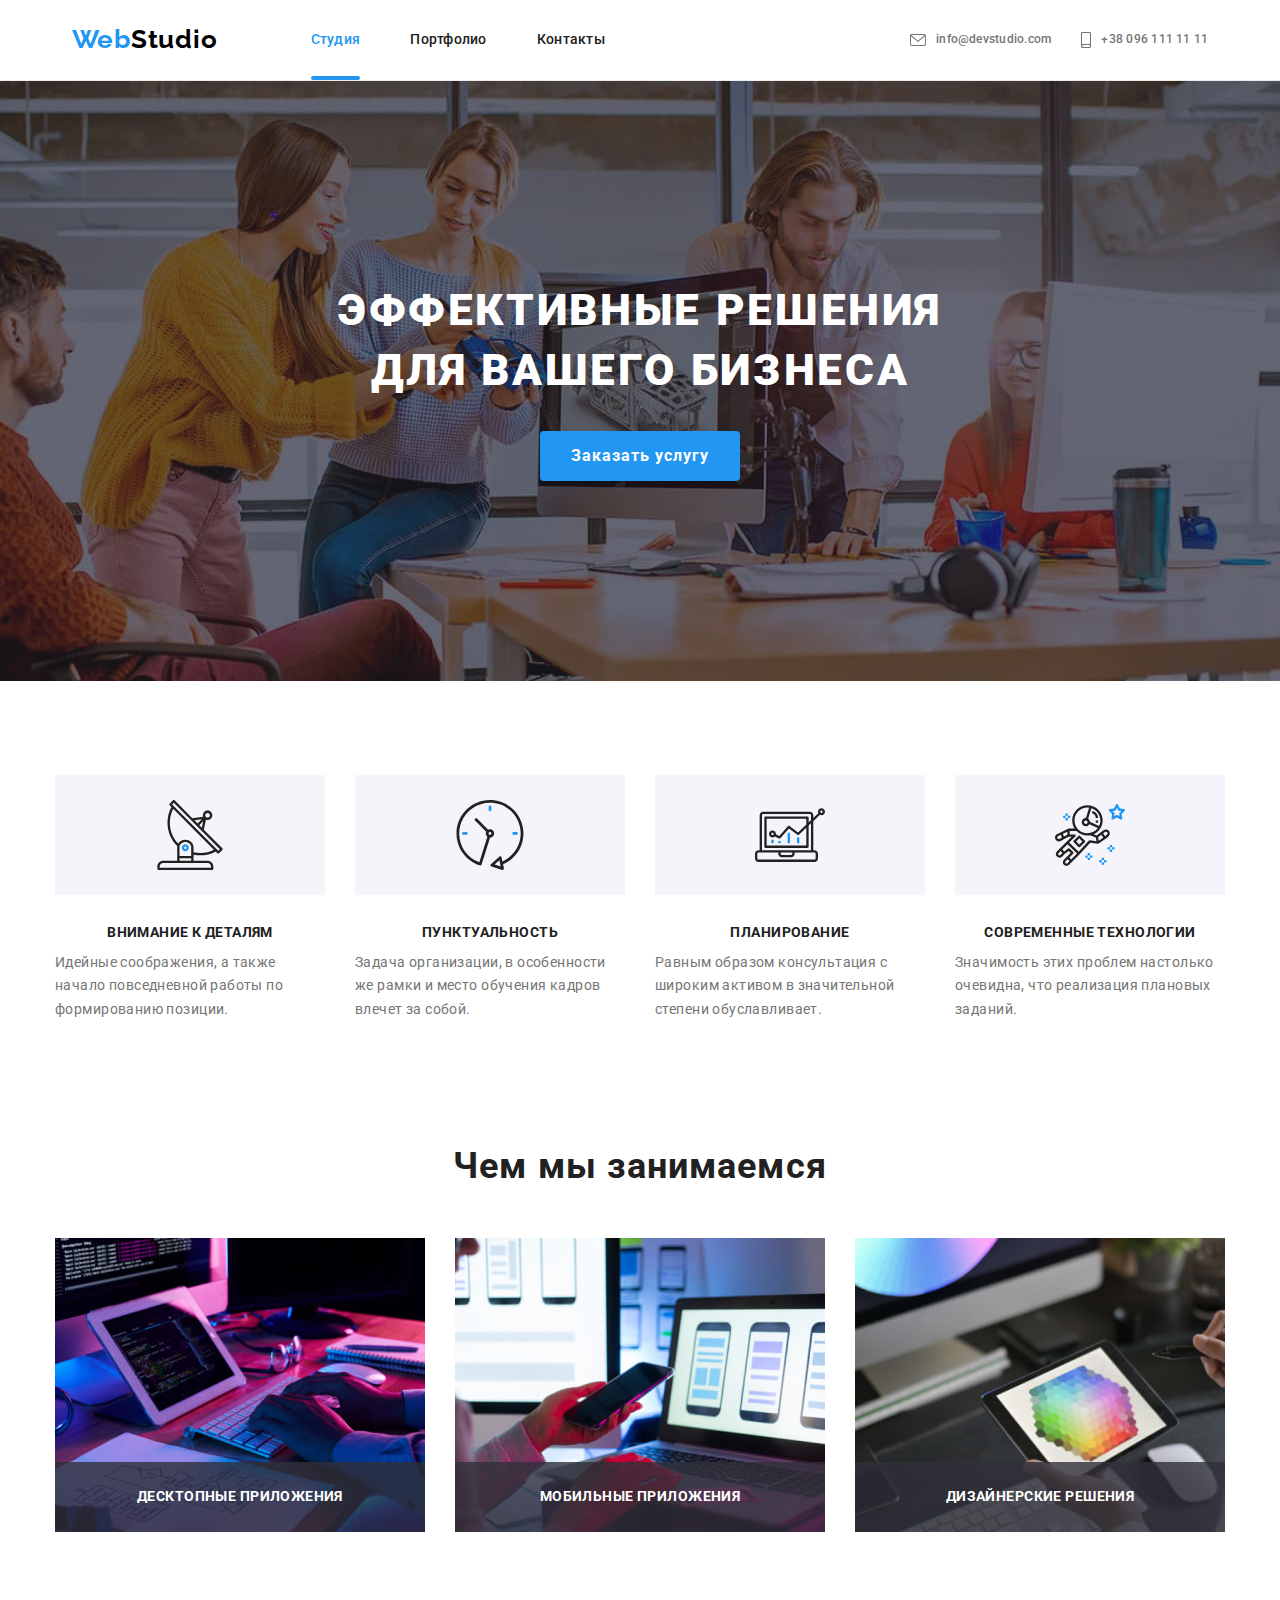
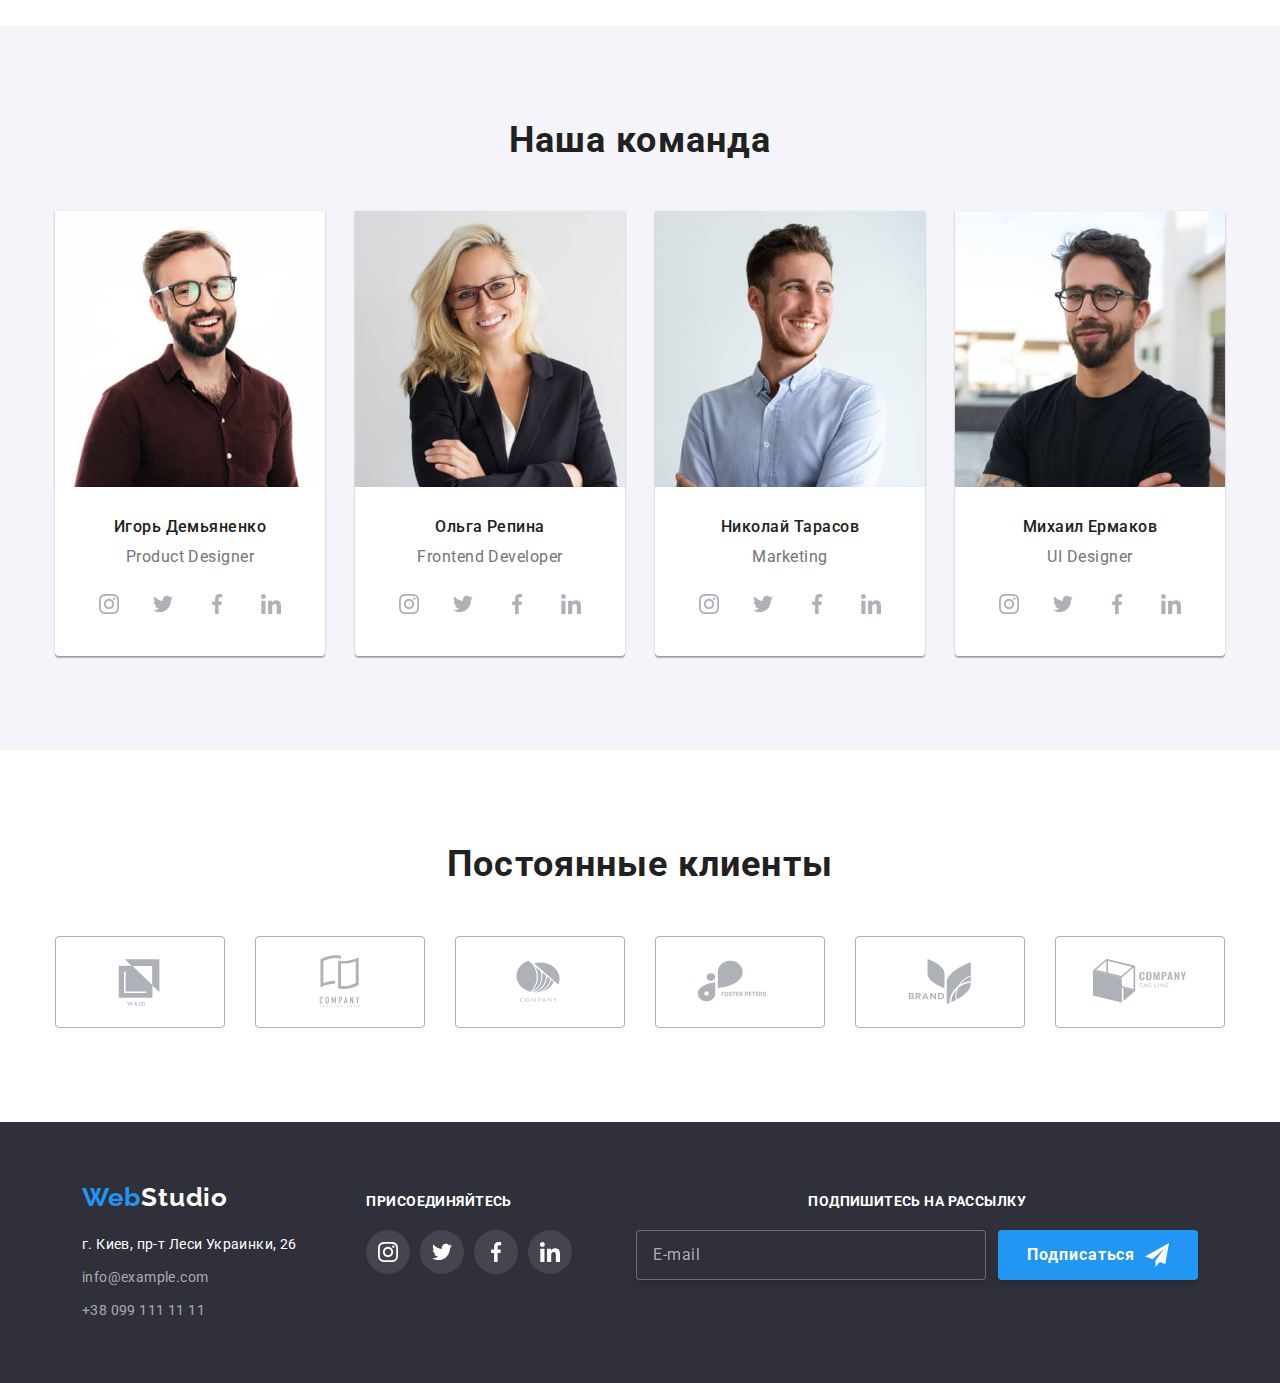
==== commit f7c668b2: "Адаптивка для сторінки портфоліо" ====
--- a/index.html
+++ b/index.html
@@ -217,7 +217,7 @@
                     srcset="./images/pd1x.jpg 1x, ./images/pd2x.jpg 2x"
                     src="./images/pd1x.jpg" 
                     alt="Фото Игоря Демьяненко" 
-                    width="450" 
+                    width="100%" 
                     class="team-list__pic"
                     sizes="(min-width: 1200px) 25vw, (min-width: 768px) 50vw, 100vw">
                     <!-- </div> -->
@@ -261,7 +261,7 @@
                     srcset="./images/imgfd1x.jpg 1x, ./images/imgfd2x.jpg 2x"
                     src="./images/imgfd1x.jpg" 
                     alt="Фото Ольги Репиной" 
-                    width="450" 
+                    width="100%" 
                     class="team-list__pic"
                     sizes="(min-width: 1200px) 25vw, (min-width: 768px) 50vw, 100vw">
                     <div class="team-list__info">
@@ -304,7 +304,7 @@
                     srcset="./images/imgm1x.jpg 1x, ./images/imgm2x.jpg 2x"
                     src="./images/imgm1x.jpg" 
                     alt="Фото Николая Тарасова" 
-                    width="450" 
+                    width="100%" 
                     class="team-list__pic"
                     sizes="(min-width: 1200px) 25vw, (min-width: 768px) 50vw, 100vw">
                     <div class="team-list__info">
@@ -347,7 +347,7 @@
                     srcset="./images/imgui1x.jpg 1x, ./images/imgui2x.jpg 2x"
                     src="./images/imgui1x.jpg" 
                     alt="Фото Михаила Ермакова" 
-                    width="450" 
+                    width="100%" 
                     class="team-list__pic"
                     sizes="(min-width: 1200px) 25vw, (min-width: 768px) 50vw, 100vw">
                     <div class="team-list__info">
@@ -444,48 +444,49 @@
 <!-- Футер -->
 <footer class="footer">
     <div class="container footer__container">
-        <div class="address">
-        <a href="./index.html" class="logo logo--secondary"><span class="logo--accent">Web</span><span class="logo--white">Studio</span></a>
-        <address class="address__list">
-                <span class="address__text">г. Киев, пр-т Леси Украинки, 26</span>
-                <a href="mailto:info@example.com" class="address__item">info@example.com</a> 
-                <a href="tel:+380991111111" class="address__item">+38 099 111 11 11</a>
-        
-            </address>
-        </div>  
-        <div class="footer-community">
-                <p class="footer-community__invite">присоединяйтесь</p>
-                <ul class="footer-community__list list">
-                    <li class="footer-community__item">
-                        <a class="footer-community__link" href="">
-                            <svg class="footer-community__logo" width="20px" height="20px">
-                                <use href="./images/symbol-defs.svg#icon-instagram2"></use>
-                            </svg>
-                        </a>
-                    </li>
-                    <li class="footer-community__item">
-                        <a class="footer-community__link" href="">
-                            <svg class="footer-community__logo" width="20px" height="20px">
-                                <use href="./images/symbol-defs.svg#icon-twitter2"></use>
-                            </svg>
-                        </a>
-                    </li>
-                    <li class="footer-community__item">
-                        <a class="footer-community__link" href="">
-                            <svg class="footer-community__logo" width="20px" height="20px">
-                                <use href="./images/symbol-defs.svg#icon-facebook2"></use>
-                            </svg>
-                        </a>
-                    </li>
-                    <li class="footer-community__item">
-                        <a class="footer-community__link" href="">
-                            <svg class="footer-community__logo" width="20px" height="20px">
-                                <use href="./images/symbol-defs.svg#icon-linkedin2"></use>
-                            </svg>
-                        </a>
-                    </li>
-                </ul>
-        </div>
+            <div class="address">
+                <a href="./index.html" class="logo logo--secondary"><span class="logo--accent">Web</span><span class="logo--white">Studio</span></a>
+                <address class="address__list">
+                        <span class="address__text">г. Киев, пр-т Леси Украинки, 26</span>
+                        <a href="mailto:info@example.com" class="address__item">info@example.com</a> 
+                        <a href="tel:+380991111111" class="address__item">+38 099 111 11 11</a>
+                
+                    </address>
+            </div>  
+            <div class="footer-community">
+                    <p class="footer-community__invite">присоединяйтесь</p>
+                    <ul class="footer-community__list list">
+                        <li class="footer-community__item">
+                            <a class="footer-community__link" href="">
+                                <svg class="footer-community__logo" width="20px" height="20px">
+                                    <use href="./images/symbol-defs.svg#icon-instagram2"></use>
+                                </svg>
+                            </a>
+                        </li>
+                        <li class="footer-community__item">
+                            <a class="footer-community__link" href="">
+                                <svg class="footer-community__logo" width="20px" height="20px">
+                                    <use href="./images/symbol-defs.svg#icon-twitter2"></use>
+                                </svg>
+                            </a>
+                        </li>
+                        <li class="footer-community__item">
+                            <a class="footer-community__link" href="">
+                                <svg class="footer-community__logo" width="20px" height="20px">
+                                    <use href="./images/symbol-defs.svg#icon-facebook2"></use>
+                                </svg>
+                            </a>
+                        </li>
+                        <li class="footer-community__item">
+                            <a class="footer-community__link" href="">
+                                <svg class="footer-community__logo" width="20px" height="20px">
+                                    <use href="./images/symbol-defs.svg#icon-linkedin2"></use>
+                                </svg>
+                            </a>
+                        </li>
+                    </ul>
+            </div>
+
 
         <form class="subscribe-section js-speaker-form">
             <p class="subscribe-section__title">Подпишитесь на рассылку</p>
--- a/css/main.min.css
+++ b/css/main.min.css
@@ -1,2 +1,2 @@
-:root{--primary-text-color: #212121;--description-text-color: #757575;--accent-color: #2196f3;--white-text-color: #fff;--primary-bg-color: #ffffff;--secondary-bg-color: #2f303a;--bg-button-color: #f5f4fa;--secondary-gray-color: #afb1b8;--reserv-bg-color: #f5f4fa;--gallery-list-gap: 30px;--timing-funcion: cubic-bezier(0.4, 0, 0.2, 1);--font-family: Roboto, sans-serif;--secondary-font-family: 'Raleway', sans-serif}body{background-color:var(--primary-bg-color);color:var(--primary-text-color);font-family:var(--font-family);font-weight:400}.section__title{margin-bottom:50px;font-weight:700;font-size:36px;line-height:1.16;text-align:center;letter-spacing:0.03em}@media screen and (max-width: 1199px){.section__title{font-weight:bold;font-size:28px;line-height:1.17;text-align:center;letter-spacing:0.03em;color:var(--primary-text-color)}}h1,h2,h3,h4,h5,h6,p,ul{margin-bottom:0;margin-top:0}img{display:block}.list{padding:0;margin:0;list-style:none}.visually-hidden{position:absolute;clip:rect(0 0 0 0);width:1px;height:1px;margin:-1px}.logo{color:#000;font-family:var(--secondary-font-family);font-weight:700;font-size:26px;line-height:1.2;letter-spacing:0.03em;text-decoration:none}.logo--accent{color:var(--accent-color)}.logo--white{color:var(--white-text-color)}.logo--secondary{display:inline-block;margin-bottom:20px}.header{position:relative;border-bottom:1px solid #ececec}@media screen and (min-width: 768px){.header__container,.header__nav{display:-webkit-box;display:-ms-flexbox;display:flex;-webkit-box-align:center;-ms-flex-align:center;align-items:center}}@media screen and (min-width: 1200px){.header__container,.header__nav{-webkit-box-pack:center;-ms-flex-pack:center;justify-content:center}}.container{margin-left:auto;margin-right:auto}@media screen and (min-width: 480px){.container{width:480px}}@media screen and (min-width: 768px){.container{width:768px}}@media screen and (min-width: 1200px){.container{width:1200px;padding-left:15px;padding-right:15px}}.header__button{display:-webkit-inline-box;display:-ms-inline-flexbox;display:inline-flex;margin:0;padding:0;border:none;background-color:transparent;z-index:999}@media screen and (min-width: 768px){.header__button{display:none}}.header__icon-cross{display:none}.header--is-open .header__icon-cross{display:block}.header--is-open .header__icon-cross:hover,.header--is-open .header__icon-cross:focus{fill:var(--accent-color)}.header__icon-menu:hover,.header__icon-menu:focus{fill:var(--accent-color)}.header--is-open .header__icon-menu{display:none}.header__container-menu{background-color:var(--primary-bg-color)}@media screen and (max-width: 767px){.header__container-menu{display:none;position:absolute;top:0;left:0;width:100%;height:796px;padding:48px 40px}.header__container-menu--is-open{display:-webkit-box;display:-ms-flexbox;display:flex;-webkit-box-orient:vertical;-webkit-box-direction:normal;-ms-flex-direction:column;flex-direction:column;-webkit-box-pack:justify;-ms-flex-pack:justify;justify-content:space-between}}@media screen and (min-width: 768px){.header__container-menu{display:-webkit-box;display:-ms-flexbox;display:flex;-webkit-box-align:center;-ms-flex-align:center;align-items:center}}.header__navigation{display:-webkit-box;display:-ms-flexbox;display:flex;-webkit-box-pack:justify;-ms-flex-pack:justify;justify-content:space-between;-webkit-box-align:center;-ms-flex-align:center;align-items:center}@media screen and (min-width: 768px){.header__main-logo{margin-right:88px}}@media screen and (min-width: 1200px){.header__main-logo{margin-right:93px}}@media screen and (max-width: 767px){.site-nav__item:not(:last-child){margin-bottom:32px}}@media screen and (min-width: 768px){.site-nav__item+.site-nav__item{margin-left:50px}}@media screen and (min-width: 768px){.site-nav__item:last-child{margin-right:84px}}@media screen and (min-width: 1200px){.site-nav__item:last-child{margin-right:305px}}@media screen and (max-width: 767px){.site-nav{display:-webkit-box;display:-ms-flexbox;display:flex;-webkit-box-orient:vertical;-webkit-box-direction:normal;-ms-flex-direction:column;flex-direction:column;-webkit-box-pack:start;-ms-flex-pack:start;justify-content:start;-webkit-box-align:start;-ms-flex-align:start;align-items:flex-start;margin:0;padding:0}}@media screen and (min-width: 768px){.site-nav{display:-webkit-box;display:-ms-flexbox;display:flex}}.site-nav__link{display:block;padding-top:32px;padding-bottom:32px;color:var(--primary-text-color);font-weight:500;font-size:14px;line-height:1.14;letter-spacing:0.02em;text-decoration:none;-webkit-transition:color 250ms var(--timing-funcion);transition:color 250ms var(--timing-funcion)}.site-nav__link:hover,.site-nav__link:focus{color:var(--accent-color)}@media screen and (max-width: 767px){.site-nav__link{padding:0;font-weight:500;font-size:40px;line-height:1.17;text-align:center;letter-spacing:0.02em}}.site-nav__link--current{position:relative;color:var(--accent-color)}@media screen and (min-width: 768px){.site-nav__link--current::after{content:'';position:absolute;display:block;bottom:0;width:100%;height:4px;background-color:var(--accent-color);border-radius:2px}}@media screen and (max-width: 767px){.contacts-list{display:-webkit-box;display:-ms-flexbox;display:flex;-webkit-box-orient:vertical;-webkit-box-direction:normal;-ms-flex-direction:column;flex-direction:column;-webkit-box-pack:start;-ms-flex-pack:start;justify-content:start;-webkit-box-align:start;-ms-flex-align:start;align-items:flex-start;margin:0;padding:0}}@media screen and (min-width: 768px){.contacts-list{display:-webkit-box;display:-ms-flexbox;display:flex;-webkit-box-orient:vertical;-webkit-box-direction:reverse;-ms-flex-direction:column-reverse;flex-direction:column-reverse}}@media screen and (min-width: 1200px){.contacts-list{-webkit-box-orient:horizontal;-webkit-box-direction:reverse;-ms-flex-direction:row-reverse;flex-direction:row-reverse;-webkit-box-pack:center;-ms-flex-pack:center;justify-content:center;-webkit-box-align:center;-ms-flex-align:center;align-items:center;margin-left:auto}}.contacts-list__item{margin-bottom:32px}@media screen and (max-width: 767px){.contacts-list__item:last-child{margin-bottom:64px}}@media screen and (min-width: 768px){.contacts-list__item:last-child{margin-bottom:10px}}@media screen and (min-width: 768px){.contacts-list__item{display:-webkit-box;display:-ms-flexbox;display:flex;-webkit-box-pack:start;-ms-flex-pack:start;justify-content:start;margin:0}}@media screen and (min-width: 1200px){.contacts-list__item{display:-webkit-box;display:-ms-flexbox;display:flex;-webkit-box-pack:center;-ms-flex-pack:center;justify-content:center;-webkit-box-align:center;-ms-flex-align:center;align-items:center;margin-right:0px}}@media screen and (min-width: 1200px){.contacts-list__item:last-child{margin-bottom:0;margin-right:30px}}@media screen and (min-width: 768px){.contacts{color:var(--description-text-color);font-weight:500;font-size:12px;line-height:1.16;letter-spacing:0.02em;text-decoration:none;-webkit-transition:color 250ms var(--timing-funcion);transition:color 250ms var(--timing-funcion)}}.contacts:hover,.contacts:focus{color:var(--accent-color)}@media screen and (min-width: 1200px){.contacts{display:-webkit-box;display:-ms-flexbox;display:flex;-webkit-box-pack:center;-ms-flex-pack:center;justify-content:center;-webkit-box-align:center;-ms-flex-align:center;align-items:center}}.contacts__logo{margin-right:10px;fill:currentColor}@media screen and (max-width: 767px){.contacts__logo{display:none}}@media screen and (max-width: 767px){.contacts__tel{text-decoration:none;font-weight:500;font-size:34px;line-height:1.17;letter-spacing:0.02em;color:var(--accent-color)}}@media screen and (max-width: 767px){.contacts__email{text-decoration:none;font-weight:500;font-size:24px;line-height:1.16;letter-spacing:0.02em;color:var(--description-text-color)}}@media screen and (max-width: 767px){.header__social-networks{display:-webkit-box;display:-ms-flexbox;display:flex;-webkit-box-orient:horizontal;-webkit-box-direction:normal;-ms-flex-direction:row;flex-direction:row;-webkit-box-pack:start;-ms-flex-pack:start;justify-content:start;-webkit-box-align:start;-ms-flex-align:start;align-items:flex-start;margin:0;padding:0}}@media screen and (max-width: 767px){.header__networks-item:not(:last-child){border-right:1px solid rgba(33,33,33,0.2);padding-right:10px;margin-right:20px}}@media screen and (min-width: 768px){.header__networks-item:not(:last-child){display:none}}@media screen and (max-width: 767px){.header__networks-link{text-decoration:none;font-weight:500;font-size:18px;line-height:1.22;letter-spacing:0.02em;color:var(--accent-color)}}@media screen and (min-width: 768px){.header__networks-link{display:none}}.hero-section{padding:118px 0px;text-align:center;margin-left:auto;margin-right:auto;background-color:#c4c4c4;background-image:-webkit-gradient(linear, left top, right top, from(rgba(47,48,58,0.4)), to(rgba(47,48,58,0.4))),url(../images/bgphoto1x.jpg);background-image:linear-gradient(to right, rgba(47,48,58,0.4), rgba(47,48,58,0.4)),url(../images/bgphoto1x.jpg);background-repeat:no-repeat;background-size:cover;background-position:center}@media (min-device-pixel-ratio: 2), (-webkit-min-device-pixel-ratio: 2), (min-resolution: 192dpi), (min-resolution: 2dppx){.hero-section{background-image:-webkit-gradient(linear, left top, right top, from(rgba(47,48,58,0.4)), to(rgba(47,48,58,0.4))),url(../images/bgphoto2x.jpg);background-image:linear-gradient(to right, rgba(47,48,58,0.4), rgba(47,48,58,0.4)),url(../images/bgphoto2x.jpg)}}@media screen and (min-width: 768px){.hero-section{background-image:-webkit-gradient(linear, left top, right top, from(rgba(47,48,58,0.4)), to(rgba(47,48,58,0.4))),url(../images/bgpgototablet1x.jpg);background-image:linear-gradient(to right, rgba(47,48,58,0.4), rgba(47,48,58,0.4)),url(../images/bgpgototablet1x.jpg)}}@media screen and (min-width: 768px) and (min-device-pixel-ratio: 2), screen and (min-width: 768px) and (-webkit-min-device-pixel-ratio: 2), screen and (min-width: 768px) and (min-resolution: 192dpi), screen and (min-width: 768px) and (min-resolution: 2dppx){.hero-section{background-image:-webkit-gradient(linear, left top, right top, from(rgba(47,48,58,0.4)), to(rgba(47,48,58,0.4))),url(../images/bgpgototablet2x.jpg);background-image:linear-gradient(to right, rgba(47,48,58,0.4), rgba(47,48,58,0.4)),url(../images/bgpgototablet2x.jpg)}}@media screen and (min-width: 1200px){.hero-section{padding:200px 0px;max-width:1600px;background-image:-webkit-gradient(linear, left top, right top, from(rgba(47,48,58,0.4)), to(rgba(47,48,58,0.4))),url(../images/bgimagedesktop1x.jpg);background-image:linear-gradient(to right, rgba(47,48,58,0.4), rgba(47,48,58,0.4)),url(../images/bgimagedesktop1x.jpg)}}@media screen and (min-width: 1200px) and (min-device-pixel-ratio: 2), screen and (min-width: 1200px) and (-webkit-min-device-pixel-ratio: 2), screen and (min-width: 1200px) and (min-resolution: 192dpi), screen and (min-width: 1200px) and (min-resolution: 2dppx){.hero-section{background-image:-webkit-gradient(linear, left top, right top, from(rgba(47,48,58,0.4)), to(rgba(47,48,58,0.4))),url(../images/bgimagedesktop2x.jpg);background-image:linear-gradient(to right, rgba(47,48,58,0.4), rgba(47,48,58,0.4)),url(../images/bgimagedesktop2x.jpg)}}.hero-section__title{max-width:360px;margin-bottom:30px;margin-left:auto;margin-right:auto;-webkit-box-align:center;-ms-flex-align:center;align-items:center;font-weight:900;font-size:26px;line-height:1.62;text-align:center;letter-spacing:0.06em;text-transform:uppercase;color:var(--white-text-color);text-transform:uppercase}@media screen and (min-width: 1200px){.hero-section__title{max-width:696px;font-weight:900;font-size:44px;line-height:1.36}}.hero-section__button{width:200px;height:50px;background-color:var(--accent-color);color:var(--primary-bg-color);font-family:inherit;font-weight:700;font-size:16px;line-height:1.87;-webkit-box-align:center;-ms-flex-align:center;align-items:center;text-align:center;letter-spacing:0.06em;cursor:pointer;border:none;-webkit-box-shadow:0px 4px 4px rgba(0,0,0,0.15);box-shadow:0px 4px 4px rgba(0,0,0,0.15);border-radius:4px;-webkit-transition:background-color 250ms var(--timing-funcion),-webkit-box-shadow 250ms var(--timing-funcion);transition:background-color 250ms var(--timing-funcion),-webkit-box-shadow 250ms var(--timing-funcion);transition:background-color 250ms var(--timing-funcion),box-shadow 250ms var(--timing-funcion);transition:background-color 250ms var(--timing-funcion),box-shadow 250ms var(--timing-funcion),-webkit-box-shadow 250ms var(--timing-funcion)}.hero-section__button:hover,.hero-section__button:focus{background-color:#188ce8;color:var(--white-text-color)}@media screen and (max-width: 767px){.backdrop{position:fixed;top:0;left:0;width:100vw;height:100%;background-color:rgba(0,0,0,0.2);padding:94px 15px}.backdrop--is-hidden{visibility:hidden;opacity:0;pointer-events:none}}@media screen and (min-width: 768px){.backdrop{position:fixed;top:0;left:0;bottom:0;right:0;width:100vw;height:100%;background-color:rgba(0,0,0,0.2);z-index:999;opacity:1;visibility:visible;-webkit-transition:opacity 250ms var(--timing-funcion),visibility 250ms var(--timing-funcion);transition:opacity 250ms var(--timing-funcion),visibility 250ms var(--timing-funcion)}.backdrop--is-hidden{visibility:hidden;opacity:0;pointer-events:none}}.modal-section{background-color:var(--primary-bg-color);z-index:999}@media screen and (max-width: 767px){.modal-section{padding:40px;max-width:450px;position:relative}}@media screen and (min-width: 768px){.modal-section{position:absolute;top:50%;left:50%;max-width:528px;width:100%;padding:40px;-webkit-transform:translate(-50%, -50%) scale(1);transform:translate(-50%, -50%) scale(1);-webkit-transition:-webkit-transform 250ms var(--timing-funcion);transition:-webkit-transform 250ms var(--timing-funcion);transition:transform 250ms var(--timing-funcion);transition:transform 250ms var(--timing-funcion), -webkit-transform 250ms var(--timing-funcion)}}@media screen and (min-width: 1200px){.modal-section{width:528px}}.backdrop--is-hidden .modal{-webkit-transform:translate(-50%, -50%) scale(0.9);transform:translate(-50%, -50%) scale(0.9)}.close-button{position:absolute;top:8px;right:8px;background-color:transparent;border:transparent}.close-button__logo{border:1px solid rgba(0,0,0,0.1);border-radius:50%;display:-webkit-inline-box;display:-ms-inline-flexbox;display:inline-flex}.close-button__logo:hover,.close-button__logo:focus{fill:var(--accent-color)}.close-button:focus-within>.close-button__logo{fill:var(--accent-color)}.modal-form{display:-webkit-box;display:-ms-flexbox;display:flex;-webkit-box-orient:vertical;-webkit-box-direction:normal;-ms-flex-direction:column;flex-direction:column;-webkit-box-pack:center;-ms-flex-pack:center;justify-content:center;-webkit-box-align:center;-ms-flex-align:center;align-items:center}.modal-form__title{font-weight:bold;font-size:20px;line-height:1.5;text-align:center;letter-spacing:0.03em}@media screen and (max-width: 359px){.modal-form__title{width:260px}}@media screen and (min-width: 360px){.modal-form__title{width:315px}}@media screen and (min-width: 480px){.modal-form__title{width:370px}}@media screen and (min-width: 1200px){.modal-form__title{width:448px;height:40px}}.modal-form__input-group{display:-webkit-box;display:-ms-flexbox;display:flex;-webkit-box-orient:vertical;-webkit-box-direction:normal;-ms-flex-direction:column;flex-direction:column;-webkit-box-pack:center;-ms-flex-pack:center;justify-content:center;-webkit-box-align:center;-ms-flex-align:center;align-items:center;margin-bottom:20px;margin-top:12px}.modal-form__label{position:relative;margin-bottom:10px;-webkit-transition:fill 250ms var(--timing-funcion);transition:fill 250ms var(--timing-funcion)}.modal-form__label:hover,.modal-form__label:focus{fill:var(--accent-color)}.modal-form__logo{position:absolute;left:12px;top:29px}.modal-form__logo:focus{color:var(--accent-color)}.modal-form__input:focus-within+.modal-form__logo{fill:var(--accent-color)}.modal-form__text{display:-webkit-box;display:-ms-flexbox;display:flex;-webkit-box-pack:start;-ms-flex-pack:start;justify-content:start;font-weight:normal;margin-bottom:4px;font-size:12px;line-height:1.16;letter-spacing:0.01em;color:var(--description-text-color)}.modal-form__input{padding:11px 42px;border:1px solid rgba(33,33,33,0.2);border-radius:4px;outline:none;-webkit-transition:border-color 250ms var(--timing-funcion);transition:border-color 250ms var(--timing-funcion)}.modal-form__input:hover,.modal-form__input:focus{border-color:var(--accent-color)}@media screen and (max-width: 359px){.modal-form__input{width:260px}}@media screen and (min-width: 360px){.modal-form__input{width:315px}}@media screen and (min-width: 480px){.modal-form__input{width:370px}}@media screen and (min-width: 1200px){.modal-form__input{width:448px;height:40px}}.modal-form__textarea{resize:none;padding:12px 16px;width:448px;height:120px;border:1px solid rgba(33,33,33,0.2);-webkit-box-sizing:border-box;box-sizing:border-box;border-radius:4px;outline:none;-webkit-transition:border-color 250ms var(--timing-funcion);transition:border-color 250ms var(--timing-funcion)}.modal-form__textarea::-webkit-input-placeholder{font-size:12px;line-height:1.16;letter-spacing:0.01em;color:rgba(117,117,117,0.5)}.modal-form__textarea:-ms-input-placeholder{font-size:12px;line-height:1.16;letter-spacing:0.01em;color:rgba(117,117,117,0.5)}.modal-form__textarea::-ms-input-placeholder{font-size:12px;line-height:1.16;letter-spacing:0.01em;color:rgba(117,117,117,0.5)}.modal-form__textarea::placeholder{font-size:12px;line-height:1.16;letter-spacing:0.01em;color:rgba(117,117,117,0.5)}.modal-form__textarea:hover,.modal-form__textarea:focus{border-color:var(--accent-color)}@media screen and (max-width: 359px){.modal-form__textarea{width:260px}}@media screen and (min-width: 360px){.modal-form__textarea{width:315px}}@media screen and (min-width: 480px){.modal-form__textarea{width:370px}}@media screen and (min-width: 1200px){.modal-form__textarea{width:448px}}.checkbox-group{margin-bottom:30px}@media screen and (min-width: 480px){.checkbox-group{width:370px}}@media screen and (min-width: 1200px){.checkbox-group{width:425px}}@media screen and (min-width: 1200px){.checkbox-group__label{display:-webkit-box;display:-ms-flexbox;display:flex;-webkit-box-pack:center;-ms-flex-pack:center;justify-content:center;-webkit-box-align:center;-ms-flex-align:center;align-items:center}}.checkbox-group__text{font-size:14px;line-height:1.71;letter-spacing:0.03em;color:var(--description-text-color)}@media screen and (max-width: 767px){.checkbox-group__text{width:370px;margin-bottom:20px;font-size:12px;line-height:1.16;letter-spacing:0.03em;color:var(--description-text-color)}}.checkbox-group__input{position:absolute;width:1px;height:1px;margin:-1px;border:0;padding:0;white-space:nowrap;-webkit-clip-path:inset(100%);clip-path:inset(100%);clip:rect(0 0 0 0);overflow:hidden}.checkbox-group__link{color:#2196f3}.checkbox-group__icon{margin-right:5px;fill:var(--white-text-color);border:2px solid var(--primary-text-color);border-radius:2px;background-origin:border-box;-webkit-transition:border-color 250ms var(--timing-funcion),background-color 250ms var(--timing-funcion);transition:border-color 250ms var(--timing-funcion),background-color 250ms var(--timing-funcion)}.checkbox-group__input:checked+.checkbox-group__icon{background-color:var(--accent-color);border-color:var(--accent-color)}@media screen and (max-width: 1199px){.benefits-section,.team-section{padding:60px 15px}}@media screen and (min-width: 1200px){.benefits-section,.team-section{padding:94px 0px}}@media screen and (max-width: 767px){.benefits-list{display:block}}@media screen and (min-width: 768px){.benefits-list{display:-webkit-box;display:-ms-flexbox;display:flex;-ms-flex-wrap:wrap;flex-wrap:wrap;margin-left:-15px;margin-top:-15px}}@media screen and (min-width: 1200px){.benefits-list{margin-left:0;margin-top:0}}.benefits-list__title{margin-bottom:10px;font-weight:700;font-size:14px;line-height:1.14;letter-spacing:0.03em;text-transform:uppercase}@media screen and (max-width: 767px){.benefits-list__title{width:450px;text-align:center;margin-bottom:10px}}.benefits-list__description{color:var(--description-text-color);font-size:14px;line-height:1.7;letter-spacing:0.03em}@media screen and (max-width: 767px){.benefits-list__description{width:450px;text-align:justify;margin-bottom:30px}}@media screen and (min-width: 768px){.benefits-list__description{width:354px;margin-bottom:30px}}@media screen and (min-width: 1200px){.benefits-list__description{width:270px}}.benefits-list__logo{display:-webkit-box;display:-ms-flexbox;display:flex;-webkit-box-pack:center;-ms-flex-pack:center;justify-content:center;-webkit-box-align:center;-ms-flex-align:center;align-items:center;height:120px;background-color:var(--reserv-bg-color)}@media screen and (max-width: 767px){.benefits-list__logo{width:450px;margin-bottom:30px}}@media screen and (min-width: 768px){.benefits-list__logo{width:354px;margin-bottom:30px}}@media screen and (min-width: 1200px){.benefits-list__logo{width:270px;margin-bottom:30px}}@media screen and (min-width: 768px){.benefits-list__item{margin-left:15px;margin-top:15px;-ms-flex-preferred-size:calc((100% - 30px) / 2);flex-basis:calc((100% - 30px) / 2)}}@media screen and (min-width: 1200px){.benefits-list__item{display:-webkit-box;display:-ms-flexbox;display:flex;-webkit-box-pack:center;-ms-flex-pack:center;justify-content:center;-webkit-box-align:center;-ms-flex-align:center;align-items:center;-webkit-box-orient:vertical;-webkit-box-direction:normal;-ms-flex-direction:column;flex-direction:column;width:270px;-ms-flex-preferred-size:calc((100% - 90px) / 4);flex-basis:calc((100% - 90px) / 4);margin-left:0;margin-top:0;margin-right:30px}.benefits-list__item:last-child{margin-right:0}}.services-section{padding-bottom:94px}@media screen and (max-width: 1199px){.services-section{display:none}}.services-list{display:-webkit-box;display:-ms-flexbox;display:flex}.services-list__description{position:absolute;bottom:0;left:0;width:370px;height:70px;display:-webkit-box;display:-ms-flexbox;display:flex;-webkit-box-pack:center;-ms-flex-pack:center;justify-content:center;-webkit-box-align:center;-ms-flex-align:center;align-items:center;-ms-flex-line-pack:center;align-content:center;font-weight:bold;font-size:14px;line-height:1.14;text-align:center;letter-spacing:0.03em;text-transform:uppercase;color:var(--white-text-color);background-color:rgba(47,48,58,0.8)}.services-list__item{position:relative}.services-list__item:not(:last-child){-ms-flex-preferred-size:calc(100% / 3 - 30px);flex-basis:calc(100% / 3 - 30px);margin-right:30px}.team-section{background-color:var(--reserv-bg-color)}.team-list{display:-webkit-box;display:-ms-flexbox;display:flex}@media screen and (max-width: 767px){.team-list{display:block}}@media screen and (min-width: 768px){.team-list{display:-webkit-box;display:-ms-flexbox;display:flex;-ms-flex-wrap:wrap;flex-wrap:wrap;margin-left:-30px;margin-top:-30px}}@media screen and (min-width: 1200px){.team-list{margin-left:0;margin-top:0}}.team-list__title{margin-bottom:10px;font-weight:500;font-size:16px;line-height:1.2;text-align:center;letter-spacing:0.03em}.team-list__description{color:var(--description-text-color);font-size:16px;line-height:1.2;text-align:center;letter-spacing:0.03em;margin-bottom:16px}.team-list__info{padding-top:30px;padding-bottom:30px;background-color:#fff;-webkit-box-shadow:0px 1px 3px rgba(0,0,0,0.12),0px 1px 1px rgba(0,0,0,0.14),0px 2px 1px rgba(0,0,0,0.2);box-shadow:0px 1px 3px rgba(0,0,0,0.12),0px 1px 1px rgba(0,0,0,0.14),0px 2px 1px rgba(0,0,0,0.2);border-radius:0px 0px 4px 4px}@media screen and (min-width: 768px){.team-list__info{width:354px}}@media screen and (min-width: 1200px){.team-list__info{width:270px}}.team-list__pic{-webkit-box-shadow:0px 1px 3px rgba(0,0,0,0.12),0px 1px 1px rgba(0,0,0,0.14),0px 2px 1px rgba(0,0,0,0.2);box-shadow:0px 1px 3px rgba(0,0,0,0.12),0px 1px 1px rgba(0,0,0,0.14),0px 2px 1px rgba(0,0,0,0.2)}@media screen and (min-width: 768px){.team-list__pic{width:354px}}@media screen and (min-width: 1200px){.team-list__pic{width:270px}}.team-list__item{width:270px}.team-list__item:last-child{margin-right:0}@media screen and (max-width: 767px){.team-list__item{width:450px;margin-right:0;margin-bottom:30px}.team-list__item:last-child{margin-bottom:0}}@media screen and (min-width: 768px){.team-list__item{display:inline-block;margin-left:30px;margin-top:30px;-ms-flex-preferred-size:calc((100% - 60px) / 2);flex-basis:calc((100% - 60px) / 2);margin-right:0}}@media screen and (min-width: 1200px){.team-list__item{display:-webkit-box;display:-ms-flexbox;display:flex;-webkit-box-pack:center;-ms-flex-pack:center;justify-content:center;-webkit-box-align:center;-ms-flex-align:center;align-items:center;-webkit-box-orient:vertical;-webkit-box-direction:normal;-ms-flex-direction:column;flex-direction:column;width:270px;-ms-flex-preferred-size:calc((100% - 90px) / 4);flex-basis:calc((100% - 90px) / 4);margin-left:0;margin-top:0;margin-right:30px}.team-list__item:last-child{margin-right:0}}.social-networks{display:-webkit-box;display:-ms-flexbox;display:flex;-webkit-box-pack:center;-ms-flex-pack:center;justify-content:center;-webkit-box-align:center;-ms-flex-align:center;align-items:center}.social-networks__logo{fill:currentColor}.social-networks__item{margin-right:10px;width:44px;height:44px}.social-networks__item:last-child{margin-right:0}.social-networks__link{display:-webkit-box;display:-ms-flexbox;display:flex;-webkit-box-pack:center;-ms-flex-pack:center;justify-content:center;-webkit-box-align:center;-ms-flex-align:center;align-items:center;border-radius:50%;width:100%;height:100%;color:var(--secondary-gray-color);-webkit-transition:background-color 250ms var(--timing-funcion),color 250ms var(--timing-funcion);transition:background-color 250ms var(--timing-funcion),color 250ms var(--timing-funcion)}.social-networks__link:hover,.social-networks__link:focus{background-color:var(--accent-color);color:var(--white-text-color)}@media screen and (max-width: 1199px){.clients-section{padding:60px 15px}}@media screen and (min-width: 1200px){.clients-section{padding-top:94px;padding-bottom:94px}}@media screen and (max-width: 767px){.clients-list{display:-webkit-box;display:-ms-flexbox;display:flex;-ms-flex-wrap:wrap;flex-wrap:wrap;margin-right:-30px}}@media screen and (min-width: 768px){.clients-list{display:-webkit-box;display:-ms-flexbox;display:flex;-ms-flex-wrap:wrap;flex-wrap:wrap;margin-left:0;margin-top:0}}@media screen and (min-width: 1200px){.clients-list{display:-webkit-box;display:-ms-flexbox;display:flex;-webkit-box-pack:center;-ms-flex-pack:center;justify-content:center;-webkit-box-align:center;-ms-flex-align:center;align-items:center;-ms-flex-wrap:nowrap;flex-wrap:nowrap}}.clients-list__logo{fill:currentColor}@media screen and (max-width: 767px){.clients-list__item{width:210px;height:92px;margin-right:30px;margin-bottom:30px;-ms-flex-preferred-size:calc((100% - 60px) / 2);flex-basis:calc((100% - 60px) / 2)}.clients-list__item:nth-last-child(-n+2){margin-bottom:0}.clients-list__item:nth-child(2n){margin-right:0}}@media screen and (min-width: 768px){.clients-list__item{display:-webkit-box;display:-ms-flexbox;display:flex;-webkit-box-pack:center;-ms-flex-pack:center;justify-content:center;-webkit-box-align:center;-ms-flex-align:center;align-items:center;-webkit-box-orient:vertical;-webkit-box-direction:normal;-ms-flex-direction:column;flex-direction:column;width:226px;-ms-flex-preferred-size:calc((100% - 60px) / 3);flex-basis:calc((100% - 60px) / 3);margin-left:0;margin-top:0;margin-right:30px;margin-bottom:30px}.clients-list__item:nth-last-child(-n+3){margin-bottom:0}.clients-list__item:nth-child(3n+3){margin-right:0}}@media screen and (min-width: 1200px){.clients-list__item{display:-webkit-box;display:-ms-flexbox;display:flex;-webkit-box-pack:center;-ms-flex-pack:center;justify-content:center;-webkit-box-align:center;-ms-flex-align:center;align-items:center;margin-right:30px;width:170px;height:92px;margin-right:30px;margin-bottom:0}.clients-list__item:nth-child(3n+3){margin-right:30px}.clients-list__item:last-child{margin-right:0}}.clients-list__link{display:-webkit-box;display:-ms-flexbox;display:flex;-webkit-box-pack:center;-ms-flex-pack:center;justify-content:center;-webkit-box-align:center;-ms-flex-align:center;align-items:center;color:var(--secondary-gray-color);border:1px solid var(--secondary-gray-color);-webkit-box-sizing:border-box;box-sizing:border-box;border-radius:4px;-webkit-transition:color 250ms var(--timing-funcion),border 250ms var(--timing-funcion);transition:color 250ms var(--timing-funcion),border 250ms var(--timing-funcion)}.clients-list__link:hover,.clients-list__link:focus{color:var(--accent-color);border:1px solid var(--accent-color);border-radius:4px}@media screen and (max-width: 767px){.clients-list__link{width:210px;height:92px}}@media screen and (min-width: 768px){.clients-list__link{width:226px;height:92px}}@media screen and (min-width: 1200px){.clients-list__link{width:170px}}.footer{padding-top:60px;padding-bottom:60px;background-color:var(--secondary-bg-color)}@media screen and (max-width: 767px){.footer{text-align:center}}@media screen and (max-width: 767px){.logo__secondary{display:block;text-align:center;margin-right:0px;margin-bottom:20px}}@media screen and (max-width: 767px){.address{margin-right:auto;margin-left:auto}}.address__text{display:inline-block;margin-bottom:9px;color:var(--white-text-color);font-family:Roboto;font-style:normal;font-size:14px;line-height:1.71;letter-spacing:0.03em}.address__list{max-width:231px}@media screen and (max-width: 767px){.address__list{margin-right:auto;margin-left:auto;margin-bottom:60px}}.address__item{display:inline-block;margin-bottom:9px;color:rgba(255,255,255,0.6);font-family:Roboto;font-style:normal;font-size:14px;line-height:1.71;letter-spacing:0.03em;text-decoration:none;-webkit-transition:color 250ms var(--timing-funcion);transition:color 250ms var(--timing-funcion)}.address__item:last-child{margin-bottom:0}.address__item:hover,.address__item:focus{color:var(--accent-color)}.footer-community{margin-right:93px}@media screen and (max-width: 767px){.footer-community{margin-right:0}}.footer-community__invite{margin-bottom:20px;font-style:normal;font-weight:bold;font-size:14px;line-height:1.14;letter-spacing:0.03em;text-transform:uppercase;color:var(--white-text-color)}@media screen and (max-width: 767px){.footer-community__invite{margin-bottom:20px}}.footer-community__list{display:-webkit-box;display:-ms-flexbox;display:flex}@media screen and (max-width: 767px){.footer-community__list{-webkit-box-pack:center;-ms-flex-pack:center;justify-content:center;margin-bottom:60px}}.footer-community__item{margin-right:10px;width:44px;height:44px}.footer-community__logo{fill:currentColor}.footer-community__link{display:-webkit-box;display:-ms-flexbox;display:flex;-webkit-box-pack:center;-ms-flex-pack:center;justify-content:center;-webkit-box-align:center;-ms-flex-align:center;align-items:center;border-radius:50%;width:100%;height:100%;background-color:rgba(255,255,255,0.1);color:var(--white-text-color);-webkit-transition:background-color 250ms var(--timing-funcion);transition:background-color 250ms var(--timing-funcion)}.footer-community__link:hover,.footer-community__link:focus{background-color:var(--accent-color);color:var(--white-text-color)}.subscribe-section__container{display:-webkit-box;display:-ms-flexbox;display:flex;-webkit-box-orient:horizontal;-webkit-box-direction:normal;-ms-flex-direction:row;flex-direction:row}@media screen and (max-width: 767px){.subscribe-section__container{-webkit-box-orient:vertical;-webkit-box-direction:normal;-ms-flex-direction:column;flex-direction:column;-webkit-box-pack:center;-ms-flex-pack:center;justify-content:center;-webkit-box-align:center;-ms-flex-align:center;align-items:center;margin-bottom:60px}}.subscribe-section__label{display:-webkit-box;display:-ms-flexbox;display:flex;-webkit-box-orient:horizontal;-webkit-box-direction:normal;-ms-flex-direction:row;flex-direction:row}.subscribe-section__title{margin-bottom:20px;font-weight:700;font-size:14px;line-height:1.14;letter-spacing:0.03em;text-transform:uppercase;color:var(--white-text-color)}@media screen and (max-width: 767px){.subscribe-section__title{margin-bottom:20px}}.subscribe-section__logo{margin-left:10px;fill:#fff}.subscribe-section__input{padding:15px 16px;width:350px;height:50px;margin-right:12px;background-color:#2f303a;border:1px solid rgba(255,255,255,0.3);-webkit-filter:drop-shadow(0px 4px 4px rgba(0,0,0,0.15));filter:drop-shadow(0px 4px 4px rgba(0,0,0,0.15));border-radius:4px;color:rgba(255,255,255,0.6)}@media screen and (max-width: 767px){.subscribe-section__input{margin-bottom:20px;width:100%}}.subscribe-section__input::-webkit-input-placeholder{font-size:16px;line-height:1.25;letter-spacing:0.03em;color:rgba(255,255,255,0.6)}.subscribe-section__input:-ms-input-placeholder{font-size:16px;line-height:1.25;letter-spacing:0.03em;color:rgba(255,255,255,0.6)}.subscribe-section__input::-ms-input-placeholder{font-size:16px;line-height:1.25;letter-spacing:0.03em;color:rgba(255,255,255,0.6)}.subscribe-section__input::placeholder{font-size:16px;line-height:1.25;letter-spacing:0.03em;color:rgba(255,255,255,0.6)}.subscribe-section__button{display:-webkit-box;display:-ms-flexbox;display:flex;-webkit-box-pack:center;-ms-flex-pack:center;justify-content:center;-webkit-box-align:center;-ms-flex-align:center;align-items:center;width:200px;height:50px;background-color:var(--accent-color);color:var(--primary-bg-color);font-family:inherit;font-weight:700;font-size:16px;line-height:1.87;align-items:center;text-align:center;letter-spacing:0.06em;cursor:pointer;border:none;-webkit-box-shadow:0px 4px 4px rgba(0,0,0,0.15);box-shadow:0px 4px 4px rgba(0,0,0,0.15);border-radius:4px;-webkit-transition:background-color 250ms var(--timing-funcion),-webkit-box-shadow 250ms var(--timing-funcion);transition:background-color 250ms var(--timing-funcion),-webkit-box-shadow 250ms var(--timing-funcion);transition:background-color 250ms var(--timing-funcion),box-shadow 250ms var(--timing-funcion);transition:background-color 250ms var(--timing-funcion),box-shadow 250ms var(--timing-funcion),-webkit-box-shadow 250ms var(--timing-funcion)}.subscribe-section__button:hover,.subscribe-section__button:focus{background-color:#188ce8;color:var(--white-text-color)}.portfolio-section{padding-top:94px;padding-bottom:94px}.portfolio-list{margin-bottom:50px;display:-webkit-box;display:-ms-flexbox;display:flex;-webkit-box-pack:center;-ms-flex-pack:center;justify-content:center}.portfolio-list__item:not(:last-child){margin-right:8px}.portfolio-list__button{display:block;padding:6px 22px;background-color:var(--bg-button-color);color:var(--primary-text-color);font-family:inherit;font-weight:500;font-size:16px;line-height:1.62;text-align:center;letter-spacing:0.03em;cursor:pointer;border:none;border-radius:4px;-webkit-transition:background-color 250ms var(--timing-funcion),color 250ms var(--timing-funcion),-webkit-box-shadow 250ms var(--timing-funcion);transition:background-color 250ms var(--timing-funcion),color 250ms var(--timing-funcion),-webkit-box-shadow 250ms var(--timing-funcion);transition:background-color 250ms var(--timing-funcion),color 250ms var(--timing-funcion),box-shadow 250ms var(--timing-funcion);transition:background-color 250ms var(--timing-funcion),color 250ms var(--timing-funcion),box-shadow 250ms var(--timing-funcion),-webkit-box-shadow 250ms var(--timing-funcion)}.portfolio-list__button:hover,.portfolio-list__button:focus{background-color:var(--accent-color);color:var(--white-text-color);-webkit-box-shadow:0px 3px 1px rgba(0,0,0,0.1),0px 1px 2px rgba(0,0,0,0.08),0px 2px 2px rgba(0,0,0,0.12);box-shadow:0px 3px 1px rgba(0,0,0,0.1),0px 1px 2px rgba(0,0,0,0.08),0px 2px 2px rgba(0,0,0,0.12)}.gallery-list{display:-webkit-box;display:-ms-flexbox;display:flex;-ms-flex-wrap:wrap;flex-wrap:wrap}.gallery-list__card{padding:20px 24px;border-left:1px solid #eeeeee;border-right:1px solid #eeeeee;border-bottom:1px solid #eeeeee}.gallery-list__title{color:var(--primary-text-color);font-weight:700;font-size:18px;line-height:2;letter-spacing:0.06em;text-decoration:none}.gallery-list__description{margin-top:4px;color:var(--description-text-color);font-size:16px;line-height:1.87;letter-spacing:0.03em;text-decoration:none}.gallery-list__item{-ms-flex-preferred-size:calc(100% / 3 - var(--gallery-list-gap));flex-basis:calc(100% / 3 - var(--gallery-list-gap));margin-right:var(--gallery-list-gap);margin-bottom:var(--gallery-list-gap)}.gallery-list__item:nth-child(3n){margin-right:0}.gallery-list__item:nth-last-child(-n+3){margin-bottom:0}.gallery-list__link{display:inline-block;text-decoration:none;-webkit-transition:-webkit-box-shadow 250ms var(--timing-funcion);transition:-webkit-box-shadow 250ms var(--timing-funcion);transition:box-shadow 250ms var(--timing-funcion);transition:box-shadow 250ms var(--timing-funcion), -webkit-box-shadow 250ms var(--timing-funcion)}.gallery-list__link:hover,.gallery-list__link:focus{-webkit-box-shadow:0px 1px 1px rgba(0,0,0,0.12),0px 4px 4px rgba(0,0,0,0.06),1px 4px 6px rgba(0,0,0,0.16);box-shadow:0px 1px 1px rgba(0,0,0,0.12),0px 4px 4px rgba(0,0,0,0.06),1px 4px 6px rgba(0,0,0,0.16)}.gallery-list__overlay{position:relative;overflow:hidden}.gallery-list__overlay-text{position:absolute;top:0;left:0;width:100%;height:100%;display:inline-block;-webkit-box-pack:center;-ms-flex-pack:center;justify-content:center;-ms-flex-line-pack:center;align-content:center;padding:63px 24px;font-size:18px;line-height:1.56;letter-spacing:0.03em;color:var(--white-text-color);opacity:1;background-color:rgba(33,150,243,0.9);-webkit-transform:translateY(110%);transform:translateY(110%);-webkit-transition:-webkit-transform 250ms var(--timing-funcion);transition:-webkit-transform 250ms var(--timing-funcion);transition:transform 250ms var(--timing-funcion);transition:transform 250ms var(--timing-funcion), -webkit-transform 250ms var(--timing-funcion)}.gallery-list__link:hover .gallery-list__overlay-text{-webkit-transform:translateY(0);transform:translateY(0)}
+:root{--primary-text-color: #212121;--description-text-color: #757575;--accent-color: #2196f3;--white-text-color: #fff;--primary-bg-color: #ffffff;--secondary-bg-color: #2f303a;--bg-button-color: #f5f4fa;--secondary-gray-color: #afb1b8;--reserv-bg-color: #f5f4fa;--gallery-list-gap: 30px;--timing-funcion: cubic-bezier(0.4, 0, 0.2, 1);--font-family: Roboto, sans-serif;--secondary-font-family: 'Raleway', sans-serif}body{background-color:var(--primary-bg-color);color:var(--primary-text-color);font-family:var(--font-family);font-weight:400}.section__title{margin-bottom:50px;font-weight:700;font-size:36px;line-height:1.16;text-align:center;letter-spacing:0.03em}@media screen and (max-width: 1199px){.section__title{font-weight:bold;font-size:28px;line-height:1.17;text-align:center;letter-spacing:0.03em;color:var(--primary-text-color)}}h1,h2,h3,h4,h5,h6,p,ul{margin-bottom:0;margin-top:0}img{display:block}.list{padding:0;margin:0;list-style:none}.visually-hidden{position:absolute;clip:rect(0 0 0 0);width:1px;height:1px;margin:-1px}.logo{color:#000;font-family:var(--secondary-font-family);font-weight:700;font-size:26px;line-height:1.2;letter-spacing:0.03em;text-decoration:none}.logo--accent{color:var(--accent-color)}.logo--white{color:var(--white-text-color)}.logo--secondary{display:inline-block;margin-bottom:20px}.header{position:relative;border-bottom:1px solid #ececec}@media screen and (min-width: 768px){.header__container,.header__nav{display:-webkit-box;display:-ms-flexbox;display:flex;-webkit-box-align:center;-ms-flex-align:center;align-items:center}}@media screen and (min-width: 1200px){.header__container,.header__nav{-webkit-box-pack:center;-ms-flex-pack:center;justify-content:center}}.container{margin-left:auto;margin-right:auto}@media screen and (min-width: 480px){.container{width:480px}}@media screen and (min-width: 768px){.container{width:768px}}@media screen and (min-width: 1200px){.container{width:1200px;padding-left:15px;padding-right:15px}}.header__button{display:-webkit-inline-box;display:-ms-inline-flexbox;display:inline-flex;margin:0;padding:0;border:none;background-color:transparent;z-index:1000}@media screen and (min-width: 768px){.header__button{display:none}}.header__icon-cross{display:none}.header--is-open .header__icon-cross{display:block}.header--is-open .header__icon-cross:hover,.header--is-open .header__icon-cross:focus{fill:var(--accent-color)}.header__icon-menu:hover,.header__icon-menu:focus{fill:var(--accent-color)}.header--is-open .header__icon-menu{display:none}.header__container-menu{background-color:var(--primary-bg-color)}@media screen and (max-width: 767px){.header__container-menu{display:none;position:fixed;top:0;left:0;width:100%;height:100%;padding:48px 40px;z-index:999}.header__container-menu--is-open{display:-webkit-box;display:-ms-flexbox;display:flex;-webkit-box-orient:vertical;-webkit-box-direction:normal;-ms-flex-direction:column;flex-direction:column;-webkit-box-pack:justify;-ms-flex-pack:justify;justify-content:space-between}}@media screen and (min-width: 768px){.header__container-menu{display:-webkit-box;display:-ms-flexbox;display:flex;-webkit-box-align:center;-ms-flex-align:center;align-items:center}}.header__navigation{display:-webkit-box;display:-ms-flexbox;display:flex;-webkit-box-pack:justify;-ms-flex-pack:justify;justify-content:space-between;-webkit-box-align:center;-ms-flex-align:center;align-items:center}@media screen and (min-width: 768px){.header__main-logo{margin-right:88px}}@media screen and (min-width: 1200px){.header__main-logo{margin-right:93px}}@media screen and (max-width: 767px){.site-nav__item:not(:last-child){margin-bottom:32px}}@media screen and (min-width: 768px){.site-nav__item+.site-nav__item{margin-left:50px}}@media screen and (min-width: 768px){.site-nav__item:last-child{margin-right:84px}}@media screen and (min-width: 1200px){.site-nav__item:last-child{margin-right:305px}}@media screen and (max-width: 767px){.site-nav{display:-webkit-box;display:-ms-flexbox;display:flex;-webkit-box-orient:vertical;-webkit-box-direction:normal;-ms-flex-direction:column;flex-direction:column;-webkit-box-pack:start;-ms-flex-pack:start;justify-content:start;-webkit-box-align:start;-ms-flex-align:start;align-items:flex-start;margin:0;padding:0}}@media screen and (min-width: 768px){.site-nav{display:-webkit-box;display:-ms-flexbox;display:flex}}.site-nav__link{display:block;padding-top:32px;padding-bottom:32px;color:var(--primary-text-color);font-weight:500;font-size:14px;line-height:1.14;letter-spacing:0.02em;text-decoration:none;-webkit-transition:color 250ms var(--timing-funcion);transition:color 250ms var(--timing-funcion)}.site-nav__link:hover,.site-nav__link:focus{color:var(--accent-color)}@media screen and (max-width: 767px){.site-nav__link{padding:0;font-weight:500;font-size:40px;line-height:1.17;text-align:center;letter-spacing:0.02em}}.site-nav__link--current{position:relative;color:var(--accent-color)}@media screen and (min-width: 768px){.site-nav__link--current::after{content:'';position:absolute;display:block;bottom:0;width:100%;height:4px;background-color:var(--accent-color);border-radius:2px}}@media screen and (max-width: 767px){.contacts-list{display:-webkit-box;display:-ms-flexbox;display:flex;-webkit-box-orient:vertical;-webkit-box-direction:normal;-ms-flex-direction:column;flex-direction:column;-webkit-box-pack:start;-ms-flex-pack:start;justify-content:start;-webkit-box-align:start;-ms-flex-align:start;align-items:flex-start;margin:0;padding:0}}@media screen and (min-width: 768px){.contacts-list{display:-webkit-box;display:-ms-flexbox;display:flex;-webkit-box-orient:vertical;-webkit-box-direction:reverse;-ms-flex-direction:column-reverse;flex-direction:column-reverse}}@media screen and (min-width: 1200px){.contacts-list{-webkit-box-orient:horizontal;-webkit-box-direction:reverse;-ms-flex-direction:row-reverse;flex-direction:row-reverse;-webkit-box-pack:center;-ms-flex-pack:center;justify-content:center;-webkit-box-align:center;-ms-flex-align:center;align-items:center;margin-left:auto}}.contacts-list__item{margin-bottom:32px}@media screen and (max-width: 767px){.contacts-list__item:last-child{margin-bottom:64px}}@media screen and (min-width: 768px){.contacts-list__item:last-child{margin-bottom:10px}}@media screen and (min-width: 768px){.contacts-list__item{display:-webkit-box;display:-ms-flexbox;display:flex;-webkit-box-pack:start;-ms-flex-pack:start;justify-content:start;margin:0}}@media screen and (min-width: 1200px){.contacts-list__item{display:-webkit-box;display:-ms-flexbox;display:flex;-webkit-box-pack:center;-ms-flex-pack:center;justify-content:center;-webkit-box-align:center;-ms-flex-align:center;align-items:center;margin-right:0px}}@media screen and (min-width: 1200px){.contacts-list__item:last-child{margin-bottom:0;margin-right:30px}}@media screen and (min-width: 768px){.contacts{color:var(--description-text-color);font-weight:500;font-size:12px;line-height:1.16;letter-spacing:0.02em;text-decoration:none;-webkit-transition:color 250ms var(--timing-funcion);transition:color 250ms var(--timing-funcion)}}.contacts:hover,.contacts:focus{color:var(--accent-color)}@media screen and (min-width: 1200px){.contacts{display:-webkit-box;display:-ms-flexbox;display:flex;-webkit-box-pack:center;-ms-flex-pack:center;justify-content:center;-webkit-box-align:center;-ms-flex-align:center;align-items:center}}.contacts__logo{margin-right:10px;fill:currentColor}@media screen and (max-width: 767px){.contacts__logo{display:none}}@media screen and (max-width: 767px){.contacts__tel{text-decoration:none;font-weight:500;font-size:34px;line-height:1.17;letter-spacing:0.02em;color:var(--accent-color)}}@media screen and (max-width: 767px){.contacts__email{text-decoration:none;font-weight:500;font-size:24px;line-height:1.16;letter-spacing:0.02em;color:var(--description-text-color)}}@media screen and (max-width: 767px){.header__social-networks{display:-webkit-box;display:-ms-flexbox;display:flex;-webkit-box-orient:horizontal;-webkit-box-direction:normal;-ms-flex-direction:row;flex-direction:row;-webkit-box-pack:start;-ms-flex-pack:start;justify-content:start;-webkit-box-align:start;-ms-flex-align:start;align-items:flex-start;width:100%;margin:0;padding:0}}.header__networks-item{width:100%}@media screen and (max-width: 767px){.header__networks-item:not(:last-child){border-right:1px solid rgba(33,33,33,0.2);padding-right:5px;margin-right:10px}}@media screen and (min-width: 768px){.header__networks-item:not(:last-child){display:none}}@media screen and (max-width: 767px){.header__networks-link{text-decoration:none;font-weight:500;font-size:18px;line-height:1.22;letter-spacing:0.02em;color:var(--accent-color)}}@media screen and (min-width: 768px){.header__networks-link{display:none}}.hero-section{padding:118px 0px;text-align:center;margin-left:auto;margin-right:auto;background-color:#c4c4c4;background-image:-webkit-gradient(linear, left top, right top, from(rgba(47,48,58,0.4)), to(rgba(47,48,58,0.4))),url(../images/bgphoto1x.jpg);background-image:linear-gradient(to right, rgba(47,48,58,0.4), rgba(47,48,58,0.4)),url(../images/bgphoto1x.jpg);background-repeat:no-repeat;background-size:cover;background-position:center}@media (min-device-pixel-ratio: 2), (-webkit-min-device-pixel-ratio: 2), (min-resolution: 192dpi), (min-resolution: 2dppx){.hero-section{background-image:-webkit-gradient(linear, left top, right top, from(rgba(47,48,58,0.4)), to(rgba(47,48,58,0.4))),url(../images/bgphoto2x.jpg);background-image:linear-gradient(to right, rgba(47,48,58,0.4), rgba(47,48,58,0.4)),url(../images/bgphoto2x.jpg)}}@media screen and (min-width: 768px){.hero-section{background-image:-webkit-gradient(linear, left top, right top, from(rgba(47,48,58,0.4)), to(rgba(47,48,58,0.4))),url(../images/bgpgototablet1x.jpg);background-image:linear-gradient(to right, rgba(47,48,58,0.4), rgba(47,48,58,0.4)),url(../images/bgpgototablet1x.jpg)}}@media screen and (min-width: 768px) and (min-device-pixel-ratio: 2), screen and (min-width: 768px) and (-webkit-min-device-pixel-ratio: 2), screen and (min-width: 768px) and (min-resolution: 192dpi), screen and (min-width: 768px) and (min-resolution: 2dppx){.hero-section{background-image:-webkit-gradient(linear, left top, right top, from(rgba(47,48,58,0.4)), to(rgba(47,48,58,0.4))),url(../images/bgpgototablet2x.jpg);background-image:linear-gradient(to right, rgba(47,48,58,0.4), rgba(47,48,58,0.4)),url(../images/bgpgototablet2x.jpg)}}@media screen and (min-width: 1200px){.hero-section{padding:200px 0px;max-width:1600px;background-image:-webkit-gradient(linear, left top, right top, from(rgba(47,48,58,0.4)), to(rgba(47,48,58,0.4))),url(../images/bgimagedesktop1x.jpg);background-image:linear-gradient(to right, rgba(47,48,58,0.4), rgba(47,48,58,0.4)),url(../images/bgimagedesktop1x.jpg)}}@media screen and (min-width: 1200px) and (min-device-pixel-ratio: 2), screen and (min-width: 1200px) and (-webkit-min-device-pixel-ratio: 2), screen and (min-width: 1200px) and (min-resolution: 192dpi), screen and (min-width: 1200px) and (min-resolution: 2dppx){.hero-section{background-image:-webkit-gradient(linear, left top, right top, from(rgba(47,48,58,0.4)), to(rgba(47,48,58,0.4))),url(../images/bgimagedesktop2x.jpg);background-image:linear-gradient(to right, rgba(47,48,58,0.4), rgba(47,48,58,0.4)),url(../images/bgimagedesktop2x.jpg)}}.hero-section__title{max-width:360px;margin-bottom:30px;margin-left:auto;margin-right:auto;-webkit-box-align:center;-ms-flex-align:center;align-items:center;font-weight:900;font-size:26px;line-height:1.62;text-align:center;letter-spacing:0.06em;text-transform:uppercase;color:var(--white-text-color);text-transform:uppercase}@media screen and (min-width: 1200px){.hero-section__title{max-width:696px;font-weight:900;font-size:44px;line-height:1.36}}.hero-section__button{width:200px;height:50px;background-color:var(--accent-color);color:var(--primary-bg-color);font-family:inherit;font-weight:700;font-size:16px;line-height:1.87;-webkit-box-align:center;-ms-flex-align:center;align-items:center;text-align:center;letter-spacing:0.06em;cursor:pointer;border:none;-webkit-box-shadow:0px 4px 4px rgba(0,0,0,0.15);box-shadow:0px 4px 4px rgba(0,0,0,0.15);border-radius:4px;-webkit-transition:background-color 250ms var(--timing-funcion),-webkit-box-shadow 250ms var(--timing-funcion);transition:background-color 250ms var(--timing-funcion),-webkit-box-shadow 250ms var(--timing-funcion);transition:background-color 250ms var(--timing-funcion),box-shadow 250ms var(--timing-funcion);transition:background-color 250ms var(--timing-funcion),box-shadow 250ms var(--timing-funcion),-webkit-box-shadow 250ms var(--timing-funcion)}.hero-section__button:hover,.hero-section__button:focus{background-color:#188ce8;color:var(--white-text-color)}@media screen and (max-width: 767px){.backdrop{position:fixed;top:0;left:0;width:100vw;height:100%;background-color:rgba(0,0,0,0.2);padding:94px 15px}.backdrop--is-hidden{visibility:hidden;opacity:0;pointer-events:none}}@media screen and (min-width: 768px){.backdrop{position:fixed;top:0;left:0;bottom:0;right:0;width:100vw;height:100%;background-color:rgba(0,0,0,0.2);z-index:999;opacity:1;visibility:visible;-webkit-transition:opacity 250ms var(--timing-funcion),visibility 250ms var(--timing-funcion);transition:opacity 250ms var(--timing-funcion),visibility 250ms var(--timing-funcion)}.backdrop--is-hidden{visibility:hidden;opacity:0;pointer-events:none}}.modal-section{background-color:var(--primary-bg-color);z-index:999}@media screen and (max-width: 767px){.modal-section{padding:40px;max-width:450px;position:relative}}@media screen and (min-width: 768px){.modal-section{position:absolute;top:50%;left:50%;max-width:528px;width:100%;padding:40px;-webkit-transform:translate(-50%, -50%) scale(1);transform:translate(-50%, -50%) scale(1);-webkit-transition:-webkit-transform 250ms var(--timing-funcion);transition:-webkit-transform 250ms var(--timing-funcion);transition:transform 250ms var(--timing-funcion);transition:transform 250ms var(--timing-funcion), -webkit-transform 250ms var(--timing-funcion)}}@media screen and (min-width: 1200px){.modal-section{width:528px}}.backdrop--is-hidden .modal{-webkit-transform:translate(-50%, -50%) scale(0.9);transform:translate(-50%, -50%) scale(0.9)}.close-button{position:absolute;top:8px;right:8px;background-color:transparent;border:transparent}.close-button__logo{border:1px solid rgba(0,0,0,0.1);border-radius:50%;display:-webkit-inline-box;display:-ms-inline-flexbox;display:inline-flex}.close-button__logo:hover,.close-button__logo:focus{fill:var(--accent-color)}.close-button:focus-within>.close-button__logo{fill:var(--accent-color)}.modal-form{display:-webkit-box;display:-ms-flexbox;display:flex;-webkit-box-orient:vertical;-webkit-box-direction:normal;-ms-flex-direction:column;flex-direction:column;-webkit-box-pack:center;-ms-flex-pack:center;justify-content:center;-webkit-box-align:center;-ms-flex-align:center;align-items:center}.modal-form__title{font-weight:bold;font-size:20px;line-height:1.5;text-align:center;letter-spacing:0.03em}@media screen and (max-width: 359px){.modal-form__title{width:260px}}@media screen and (min-width: 360px){.modal-form__title{width:315px}}@media screen and (min-width: 480px){.modal-form__title{width:370px}}@media screen and (min-width: 1200px){.modal-form__title{width:448px;height:40px}}.modal-form__input-group{display:-webkit-box;display:-ms-flexbox;display:flex;-webkit-box-orient:vertical;-webkit-box-direction:normal;-ms-flex-direction:column;flex-direction:column;-webkit-box-pack:center;-ms-flex-pack:center;justify-content:center;-webkit-box-align:center;-ms-flex-align:center;align-items:center;margin-bottom:20px;margin-top:12px}.modal-form__label{position:relative;margin-bottom:10px;-webkit-transition:fill 250ms var(--timing-funcion);transition:fill 250ms var(--timing-funcion)}.modal-form__label:hover,.modal-form__label:focus{fill:var(--accent-color)}.modal-form__logo{position:absolute;left:12px;top:29px}.modal-form__logo:focus{color:var(--accent-color)}.modal-form__input:focus-within+.modal-form__logo{fill:var(--accent-color)}.modal-form__text{display:-webkit-box;display:-ms-flexbox;display:flex;-webkit-box-pack:start;-ms-flex-pack:start;justify-content:start;font-weight:normal;margin-bottom:4px;font-size:12px;line-height:1.16;letter-spacing:0.01em;color:var(--description-text-color)}.modal-form__input{padding:11px 42px;border:1px solid rgba(33,33,33,0.2);border-radius:4px;outline:none;-webkit-transition:border-color 250ms var(--timing-funcion);transition:border-color 250ms var(--timing-funcion)}.modal-form__input:hover,.modal-form__input:focus{border-color:var(--accent-color)}@media screen and (max-width: 359px){.modal-form__input{width:260px}}@media screen and (min-width: 360px){.modal-form__input{width:315px}}@media screen and (min-width: 480px){.modal-form__input{width:370px}}@media screen and (min-width: 1200px){.modal-form__input{width:448px;height:40px}}.modal-form__textarea{resize:none;padding:12px 16px;width:448px;height:120px;border:1px solid rgba(33,33,33,0.2);-webkit-box-sizing:border-box;box-sizing:border-box;border-radius:4px;outline:none;-webkit-transition:border-color 250ms var(--timing-funcion);transition:border-color 250ms var(--timing-funcion)}.modal-form__textarea::-webkit-input-placeholder{font-size:12px;line-height:1.16;letter-spacing:0.01em;color:rgba(117,117,117,0.5)}.modal-form__textarea:-ms-input-placeholder{font-size:12px;line-height:1.16;letter-spacing:0.01em;color:rgba(117,117,117,0.5)}.modal-form__textarea::-ms-input-placeholder{font-size:12px;line-height:1.16;letter-spacing:0.01em;color:rgba(117,117,117,0.5)}.modal-form__textarea::placeholder{font-size:12px;line-height:1.16;letter-spacing:0.01em;color:rgba(117,117,117,0.5)}.modal-form__textarea:hover,.modal-form__textarea:focus{border-color:var(--accent-color)}@media screen and (max-width: 359px){.modal-form__textarea{width:260px}}@media screen and (min-width: 360px){.modal-form__textarea{width:315px}}@media screen and (min-width: 480px){.modal-form__textarea{width:370px}}@media screen and (min-width: 1200px){.modal-form__textarea{width:448px}}.checkbox-group{margin-bottom:30px}@media screen and (min-width: 480px){.checkbox-group{width:370px}}@media screen and (min-width: 1200px){.checkbox-group{width:425px}}@media screen and (min-width: 1200px){.checkbox-group__label{display:-webkit-box;display:-ms-flexbox;display:flex;-webkit-box-pack:center;-ms-flex-pack:center;justify-content:center;-webkit-box-align:center;-ms-flex-align:center;align-items:center}}.checkbox-group__text{font-size:14px;line-height:1.71;letter-spacing:0.03em;color:var(--description-text-color)}@media screen and (max-width: 767px){.checkbox-group__text{width:370px;margin-bottom:20px;font-size:12px;line-height:1.16;letter-spacing:0.03em;color:var(--description-text-color)}}.checkbox-group__input{position:absolute;width:1px;height:1px;margin:-1px;border:0;padding:0;white-space:nowrap;-webkit-clip-path:inset(100%);clip-path:inset(100%);clip:rect(0 0 0 0);overflow:hidden}.checkbox-group__link{color:#2196f3}.checkbox-group__icon{margin-right:5px;fill:var(--white-text-color);border:2px solid var(--primary-text-color);border-radius:2px;background-origin:border-box;-webkit-transition:border-color 250ms var(--timing-funcion),background-color 250ms var(--timing-funcion);transition:border-color 250ms var(--timing-funcion),background-color 250ms var(--timing-funcion)}.checkbox-group__input:checked+.checkbox-group__icon{background-color:var(--accent-color);border-color:var(--accent-color)}@media screen and (max-width: 1199px){.benefits-section,.team-section{padding:60px 15px}}@media screen and (min-width: 1200px){.benefits-section,.team-section{padding:94px 0px}}@media screen and (max-width: 767px){.benefits-list{display:block}}@media screen and (min-width: 768px){.benefits-list{display:-webkit-box;display:-ms-flexbox;display:flex;-ms-flex-wrap:wrap;flex-wrap:wrap;margin-left:-15px;margin-top:-15px}}@media screen and (min-width: 1200px){.benefits-list{margin-left:0;margin-top:0}}.benefits-list__title{margin-bottom:10px;font-weight:700;font-size:14px;line-height:1.14;letter-spacing:0.03em;text-transform:uppercase}@media screen and (max-width: 767px){.benefits-list__title{text-align:center;margin-bottom:10px}}.benefits-list__description{color:var(--description-text-color);font-size:14px;line-height:1.7;letter-spacing:0.03em}@media screen and (max-width: 767px){.benefits-list__description{text-align:justify;margin-bottom:30px}}@media screen and (min-width: 768px){.benefits-list__description{width:354px;margin-bottom:30px}}@media screen and (min-width: 1200px){.benefits-list__description{width:270px}}.benefits-list__logo{display:-webkit-box;display:-ms-flexbox;display:flex;-webkit-box-pack:center;-ms-flex-pack:center;justify-content:center;-webkit-box-align:center;-ms-flex-align:center;align-items:center;height:120px;background-color:var(--reserv-bg-color)}@media screen and (max-width: 767px){.benefits-list__logo{margin-bottom:30px}}@media screen and (min-width: 768px){.benefits-list__logo{width:354px;margin-bottom:30px}}@media screen and (min-width: 1200px){.benefits-list__logo{width:270px;margin-bottom:30px}}.benefits-list__item{width:100%}@media screen and (min-width: 768px){.benefits-list__item{margin-left:15px;margin-top:15px;-ms-flex-preferred-size:calc((100% - 30px) / 2);flex-basis:calc((100% - 30px) / 2)}}@media screen and (min-width: 1200px){.benefits-list__item{display:-webkit-box;display:-ms-flexbox;display:flex;-webkit-box-pack:center;-ms-flex-pack:center;justify-content:center;-webkit-box-align:center;-ms-flex-align:center;align-items:center;-webkit-box-orient:vertical;-webkit-box-direction:normal;-ms-flex-direction:column;flex-direction:column;width:270px;-ms-flex-preferred-size:calc((100% - 90px) / 4);flex-basis:calc((100% - 90px) / 4);margin-left:0;margin-top:0;margin-right:30px}.benefits-list__item:last-child{margin-right:0}}.services-section{padding-bottom:94px}@media screen and (max-width: 1199px){.services-section{display:none}}.services-list{display:-webkit-box;display:-ms-flexbox;display:flex}.services-list__description{position:absolute;bottom:0;left:0;width:370px;height:70px;display:-webkit-box;display:-ms-flexbox;display:flex;-webkit-box-pack:center;-ms-flex-pack:center;justify-content:center;-webkit-box-align:center;-ms-flex-align:center;align-items:center;-ms-flex-line-pack:center;align-content:center;font-weight:bold;font-size:14px;line-height:1.14;text-align:center;letter-spacing:0.03em;text-transform:uppercase;color:var(--white-text-color);background-color:rgba(47,48,58,0.8)}.services-list__item{position:relative}.services-list__item:not(:last-child){-ms-flex-preferred-size:calc(100% / 3 - 30px);flex-basis:calc(100% / 3 - 30px);margin-right:30px}.team-section{background-color:var(--reserv-bg-color);width:100%}.team-list{display:-webkit-box;display:-ms-flexbox;display:flex}@media screen and (max-width: 767px){.team-list{display:block}}@media screen and (min-width: 768px){.team-list{display:-webkit-box;display:-ms-flexbox;display:flex;-ms-flex-wrap:wrap;flex-wrap:wrap;margin-left:-30px;margin-top:-30px}}@media screen and (min-width: 1200px){.team-list{margin-left:0;margin-top:0}}.team-list__title{margin-bottom:10px;font-weight:500;font-size:16px;line-height:1.2;text-align:center;letter-spacing:0.03em}.team-list__description{color:var(--description-text-color);font-size:16px;line-height:1.2;text-align:center;letter-spacing:0.03em;margin-bottom:16px}.team-list__info{padding-top:30px;padding-bottom:30px;background-color:#fff;-webkit-box-shadow:0px 1px 3px rgba(0,0,0,0.12),0px 1px 1px rgba(0,0,0,0.14),0px 2px 1px rgba(0,0,0,0.2);box-shadow:0px 1px 3px rgba(0,0,0,0.12),0px 1px 1px rgba(0,0,0,0.14),0px 2px 1px rgba(0,0,0,0.2);border-radius:0px 0px 4px 4px}@media screen and (min-width: 768px){.team-list__info{width:354px}}@media screen and (min-width: 1200px){.team-list__info{width:270px}}.team-list__pic{-webkit-box-shadow:0px 1px 3px rgba(0,0,0,0.12),0px 1px 1px rgba(0,0,0,0.14),0px 2px 1px rgba(0,0,0,0.2);box-shadow:0px 1px 3px rgba(0,0,0,0.12),0px 1px 1px rgba(0,0,0,0.14),0px 2px 1px rgba(0,0,0,0.2)}@media screen and (min-width: 768px){.team-list__pic{width:354px}}@media screen and (min-width: 1200px){.team-list__pic{width:270px}}.team-list__item{width:270px}.team-list__item:last-child{margin-right:0}@media screen and (max-width: 767px){.team-list__item{width:100%;margin-right:0;margin-bottom:30px}.team-list__item:last-child{margin-bottom:0}}@media screen and (min-width: 768px){.team-list__item{display:inline-block;margin-left:30px;margin-top:30px;-ms-flex-preferred-size:calc((100% - 60px) / 2);flex-basis:calc((100% - 60px) / 2);margin-right:0}}@media screen and (min-width: 1200px){.team-list__item{display:-webkit-box;display:-ms-flexbox;display:flex;-webkit-box-pack:center;-ms-flex-pack:center;justify-content:center;-webkit-box-align:center;-ms-flex-align:center;align-items:center;-webkit-box-orient:vertical;-webkit-box-direction:normal;-ms-flex-direction:column;flex-direction:column;width:270px;-ms-flex-preferred-size:calc((100% - 90px) / 4);flex-basis:calc((100% - 90px) / 4);margin-left:0;margin-top:0;margin-right:30px}.team-list__item:last-child{margin-right:0}}.social-networks{display:-webkit-box;display:-ms-flexbox;display:flex;-webkit-box-pack:center;-ms-flex-pack:center;justify-content:center;-webkit-box-align:center;-ms-flex-align:center;align-items:center}.social-networks__logo{fill:currentColor}.social-networks__item{margin-right:10px;width:44px;height:44px}.social-networks__item:last-child{margin-right:0}.social-networks__link{display:-webkit-box;display:-ms-flexbox;display:flex;-webkit-box-pack:center;-ms-flex-pack:center;justify-content:center;-webkit-box-align:center;-ms-flex-align:center;align-items:center;border-radius:50%;width:100%;height:100%;color:var(--secondary-gray-color);-webkit-transition:background-color 250ms var(--timing-funcion),color 250ms var(--timing-funcion);transition:background-color 250ms var(--timing-funcion),color 250ms var(--timing-funcion)}.social-networks__link:hover,.social-networks__link:focus{background-color:var(--accent-color);color:var(--white-text-color)}@media screen and (max-width: 1199px){.clients-section{padding:60px 15px}}@media screen and (min-width: 1200px){.clients-section{padding-top:94px;padding-bottom:94px}}@media screen and (max-width: 767px){.clients-list{display:-webkit-box;display:-ms-flexbox;display:flex;-ms-flex-wrap:wrap;flex-wrap:wrap;margin-right:-30px}}@media screen and (min-width: 768px){.clients-list{display:-webkit-box;display:-ms-flexbox;display:flex;-ms-flex-wrap:wrap;flex-wrap:wrap;margin-left:0;margin-top:0}}@media screen and (min-width: 1200px){.clients-list{display:-webkit-box;display:-ms-flexbox;display:flex;-webkit-box-pack:center;-ms-flex-pack:center;justify-content:center;-webkit-box-align:center;-ms-flex-align:center;align-items:center;-ms-flex-wrap:nowrap;flex-wrap:nowrap}}.clients-list__logo{fill:currentColor}@media screen and (max-width: 767px){.clients-list__logo{width:100%}}@media screen and (max-width: 767px){.clients-list__item{width:100%;height:92px;margin-right:30px;margin-bottom:30px;-ms-flex-preferred-size:calc((100% - 60px) / 2);flex-basis:calc((100% - 60px) / 2)}.clients-list__item:nth-last-child(-n+2){margin-bottom:0}.clients-list__item:nth-child(2n){margin-right:0}}@media screen and (min-width: 768px){.clients-list__item{display:-webkit-box;display:-ms-flexbox;display:flex;-webkit-box-pack:center;-ms-flex-pack:center;justify-content:center;-webkit-box-align:center;-ms-flex-align:center;align-items:center;-webkit-box-orient:vertical;-webkit-box-direction:normal;-ms-flex-direction:column;flex-direction:column;width:226px;-ms-flex-preferred-size:calc((100% - 60px) / 3);flex-basis:calc((100% - 60px) / 3);margin-left:0;margin-top:0;margin-right:30px;margin-bottom:30px}.clients-list__item:nth-last-child(-n+3){margin-bottom:0}.clients-list__item:nth-child(3n+3){margin-right:0}}@media screen and (min-width: 1200px){.clients-list__item{display:-webkit-box;display:-ms-flexbox;display:flex;-webkit-box-pack:center;-ms-flex-pack:center;justify-content:center;-webkit-box-align:center;-ms-flex-align:center;align-items:center;margin-right:30px;width:170px;height:92px;margin-right:30px;margin-bottom:0}.clients-list__item:nth-child(3n+3){margin-right:30px}.clients-list__item:last-child{margin-right:0}}.clients-list__link{display:-webkit-box;display:-ms-flexbox;display:flex;-webkit-box-pack:center;-ms-flex-pack:center;justify-content:center;-webkit-box-align:center;-ms-flex-align:center;align-items:center;color:var(--secondary-gray-color);border:1px solid var(--secondary-gray-color);-webkit-box-sizing:border-box;box-sizing:border-box;border-radius:4px;-webkit-transition:color 250ms var(--timing-funcion),border 250ms var(--timing-funcion);transition:color 250ms var(--timing-funcion),border 250ms var(--timing-funcion)}.clients-list__link:hover,.clients-list__link:focus{color:var(--accent-color);border:1px solid var(--accent-color);border-radius:4px}@media screen and (max-width: 767px){.clients-list__link{height:92px}}@media screen and (min-width: 768px){.clients-list__link{width:226px;height:92px}}@media screen and (min-width: 1200px){.clients-list__link{width:170px}}.footer{padding:60px 15px;background-color:var(--secondary-bg-color)}@media screen and (min-width: 768px){.footer__container{display:-webkit-box;display:-ms-flexbox;display:flex;-webkit-box-align:baseline;-ms-flex-align:baseline;align-items:baseline;-ms-flex-pack:distribute;justify-content:space-around;-ms-flex-wrap:wrap;flex-wrap:wrap}}@media screen and (max-width: 767px){.footer{text-align:center}}@media screen and (max-width: 767px){.logo__secondary{display:block;text-align:center;margin-right:0px;margin-bottom:20px}}@media screen and (max-width: 767px){.address{margin-right:auto;margin-left:auto}}.address__text{display:inline-block;margin-bottom:9px;color:var(--white-text-color);font-family:Roboto;font-style:normal;font-size:14px;line-height:1.71;letter-spacing:0.03em}.address__list{max-width:231px}@media screen and (max-width: 767px){.address__list{margin-right:auto;margin-left:auto;margin-bottom:60px}}.address__item{display:inline-block;margin-bottom:9px;color:rgba(255,255,255,0.6);font-family:Roboto;font-style:normal;font-size:14px;line-height:1.71;letter-spacing:0.03em;text-decoration:none;-webkit-transition:color 250ms var(--timing-funcion);transition:color 250ms var(--timing-funcion)}.address__item:last-child{margin-bottom:0}.address__item:hover,.address__item:focus{color:var(--accent-color)}.footer-community{margin-right:93px}@media screen and (max-width: 767px){.footer-community{margin-right:0}}@media screen and (min-width: 768px){.footer-community{margin-right:0}}.footer-community__invite{margin-bottom:20px;font-style:normal;font-weight:bold;font-size:14px;line-height:1.14;letter-spacing:0.03em;text-transform:uppercase;color:var(--white-text-color)}@media screen and (max-width: 767px){.footer-community__invite{margin-bottom:20px}}.footer-community__list{display:-webkit-box;display:-ms-flexbox;display:flex}@media screen and (max-width: 767px){.footer-community__list{-webkit-box-pack:center;-ms-flex-pack:center;justify-content:center;margin-bottom:60px}}.footer-community__item{margin-right:10px;width:44px;height:44px}.footer-community__logo{fill:currentColor}.footer-community__link{display:-webkit-box;display:-ms-flexbox;display:flex;-webkit-box-pack:center;-ms-flex-pack:center;justify-content:center;-webkit-box-align:center;-ms-flex-align:center;align-items:center;border-radius:50%;width:100%;height:100%;background-color:rgba(255,255,255,0.1);color:var(--white-text-color);-webkit-transition:background-color 250ms var(--timing-funcion);transition:background-color 250ms var(--timing-funcion)}.footer-community__link:hover,.footer-community__link:focus{background-color:var(--accent-color);color:var(--white-text-color)}.subscribe-section__container{display:-webkit-box;display:-ms-flexbox;display:flex;-webkit-box-orient:horizontal;-webkit-box-direction:normal;-ms-flex-direction:row;flex-direction:row}@media screen and (max-width: 767px){.subscribe-section__container{-webkit-box-orient:vertical;-webkit-box-direction:normal;-ms-flex-direction:column;flex-direction:column;-webkit-box-pack:center;-ms-flex-pack:center;justify-content:center;-webkit-box-align:center;-ms-flex-align:center;align-items:center;margin-bottom:60px}}@media screen and (min-width: 768px){.subscribe-section__container{display:-webkit-box;display:-ms-flexbox;display:flex;-webkit-box-orient:vertical;-webkit-box-direction:normal;-ms-flex-direction:column;flex-direction:column;-webkit-box-align:center;-ms-flex-align:center;align-items:center}}@media screen and (min-width: 1200px){.subscribe-section__container{display:-webkit-box;display:-ms-flexbox;display:flex;-webkit-box-orient:horizontal;-webkit-box-direction:normal;-ms-flex-direction:row;flex-direction:row;-webkit-box-align:baseline;-ms-flex-align:baseline;align-items:baseline}}.subscribe-section__label{display:-webkit-box;display:-ms-flexbox;display:flex;-webkit-box-orient:horizontal;-webkit-box-direction:normal;-ms-flex-direction:row;flex-direction:row}@media screen and (max-width: 767px){.subscribe-section__label{width:100%}}.subscribe-section__title{margin-bottom:20px;font-weight:700;font-size:14px;line-height:1.14;letter-spacing:0.03em;text-transform:uppercase;color:var(--white-text-color)}@media screen and (max-width: 767px){.subscribe-section__title{margin-bottom:20px}}@media screen and (min-width: 768px){.subscribe-section__title{text-align:center;margin-top:60px;margin-bottom:20px}}@media screen and (min-width: 1200px){.subscribe-section__title{margin-top:0}}.subscribe-section__logo{margin-left:10px;fill:#fff}.subscribe-section__input{padding:15px 16px;width:350px;height:50px;margin-right:12px;background-color:#2f303a;border:1px solid rgba(255,255,255,0.3);-webkit-filter:drop-shadow(0px 4px 4px rgba(0,0,0,0.15));filter:drop-shadow(0px 4px 4px rgba(0,0,0,0.15));border-radius:4px;color:rgba(255,255,255,0.6)}@media screen and (max-width: 767px){.subscribe-section__input{margin-bottom:20px;margin-right:0;width:100%}}@media screen and (min-width: 768px){.subscribe-section__input{margin-bottom:20px}}.subscribe-section__input::-webkit-input-placeholder{font-size:16px;line-height:1.25;letter-spacing:0.03em;color:rgba(255,255,255,0.6)}.subscribe-section__input:-ms-input-placeholder{font-size:16px;line-height:1.25;letter-spacing:0.03em;color:rgba(255,255,255,0.6)}.subscribe-section__input::-ms-input-placeholder{font-size:16px;line-height:1.25;letter-spacing:0.03em;color:rgba(255,255,255,0.6)}.subscribe-section__input::placeholder{font-size:16px;line-height:1.25;letter-spacing:0.03em;color:rgba(255,255,255,0.6)}.subscribe-section__button{display:-webkit-box;display:-ms-flexbox;display:flex;-webkit-box-pack:center;-ms-flex-pack:center;justify-content:center;-webkit-box-align:center;-ms-flex-align:center;align-items:center;width:200px;height:50px;background-color:var(--accent-color);color:var(--primary-bg-color);font-family:inherit;font-weight:700;font-size:16px;line-height:1.87;align-items:center;text-align:center;letter-spacing:0.06em;cursor:pointer;border:none;-webkit-box-shadow:0px 4px 4px rgba(0,0,0,0.15);box-shadow:0px 4px 4px rgba(0,0,0,0.15);border-radius:4px;-webkit-transition:background-color 250ms var(--timing-funcion),-webkit-box-shadow 250ms var(--timing-funcion);transition:background-color 250ms var(--timing-funcion),-webkit-box-shadow 250ms var(--timing-funcion);transition:background-color 250ms var(--timing-funcion),box-shadow 250ms var(--timing-funcion);transition:background-color 250ms var(--timing-funcion),box-shadow 250ms var(--timing-funcion),-webkit-box-shadow 250ms var(--timing-funcion)}.subscribe-section__button:hover,.subscribe-section__button:focus{background-color:#188ce8;color:var(--white-text-color)}.portfolio-section{padding:94px 15px}.portfolio-list{margin-bottom:50px;display:-webkit-box;display:-ms-flexbox;display:flex;-webkit-box-pack:center;-ms-flex-pack:center;justify-content:center}@media screen and (max-width: 767px){.portfolio-list{-ms-flex-wrap:wrap;flex-wrap:wrap;-webkit-box-pack:start;-ms-flex-pack:start;justify-content:flex-start}}.portfolio-list__item:nth-child(-n+3){margin-bottom:15px}.portfolio-list__item:not(:last-child){margin-right:8px}.portfolio-list__button{display:block;padding:6px 22px;background-color:var(--bg-button-color);color:var(--primary-text-color);font-family:inherit;font-weight:500;font-size:16px;line-height:1.62;text-align:center;letter-spacing:0.03em;cursor:pointer;border:none;border-radius:4px;-webkit-transition:background-color 250ms var(--timing-funcion),color 250ms var(--timing-funcion),-webkit-box-shadow 250ms var(--timing-funcion);transition:background-color 250ms var(--timing-funcion),color 250ms var(--timing-funcion),-webkit-box-shadow 250ms var(--timing-funcion);transition:background-color 250ms var(--timing-funcion),color 250ms var(--timing-funcion),box-shadow 250ms var(--timing-funcion);transition:background-color 250ms var(--timing-funcion),color 250ms var(--timing-funcion),box-shadow 250ms var(--timing-funcion),-webkit-box-shadow 250ms var(--timing-funcion)}.portfolio-list__button:hover,.portfolio-list__button:focus{background-color:var(--accent-color);color:var(--white-text-color);-webkit-box-shadow:0px 3px 1px rgba(0,0,0,0.1),0px 1px 2px rgba(0,0,0,0.08),0px 2px 2px rgba(0,0,0,0.12);box-shadow:0px 3px 1px rgba(0,0,0,0.1),0px 1px 2px rgba(0,0,0,0.08),0px 2px 2px rgba(0,0,0,0.12)}.gallery-list{display:-webkit-box;display:-ms-flexbox;display:flex;-ms-flex-wrap:wrap;flex-wrap:wrap}.gallery-list__card{padding:20px 24px;border-left:1px solid #eeeeee;border-right:1px solid #eeeeee;border-bottom:1px solid #eeeeee}.gallery-list__title{color:var(--primary-text-color);font-weight:700;font-size:18px;line-height:2;letter-spacing:0.06em;text-decoration:none}.gallery-list__description{margin-top:4px;color:var(--description-text-color);font-size:16px;line-height:1.87;letter-spacing:0.03em;text-decoration:none}@media screen and (max-width: 767px){.gallery-list__item{-ms-flex-preferred-size:calc(100% / 3 - var(--gallery-list-gap));flex-basis:calc(100% / 3 - var(--gallery-list-gap));margin-bottom:var(--gallery-list-gap)}.gallery-list__item:nth-child(3n){margin-right:0}.gallery-list__item:nth-last-child(-n+2){margin-bottom:30px}}@media screen and (min-width: 480px) and (max-width: 1199px){.gallery-list__item{-ms-flex-preferred-size:calc(100% / 2 - var(--gallery-list-gap));flex-basis:calc(100% / 2 - var(--gallery-list-gap));margin-right:var(--gallery-list-gap);margin-bottom:var(--gallery-list-gap);width:354px}.gallery-list__item:nth-child(2n){margin-right:0}.gallery-list__item:nth-last-child(-n+2){margin-bottom:0}}@media screen and (min-width: 1200px){.gallery-list__item{width:370px;-ms-flex-preferred-size:calc(100% / 3 - var(--gallery-list-gap));flex-basis:calc(100% / 3 - var(--gallery-list-gap));margin-right:var(--gallery-list-gap);margin-bottom:var(--gallery-list-gap)}.gallery-list__item:nth-child(3n){margin-right:0}.gallery-list__item:nth-last-child(-n+3){margin-bottom:0}}.gallery-list__link{display:inline-block;text-decoration:none;-webkit-transition:-webkit-box-shadow 250ms var(--timing-funcion);transition:-webkit-box-shadow 250ms var(--timing-funcion);transition:box-shadow 250ms var(--timing-funcion);transition:box-shadow 250ms var(--timing-funcion), -webkit-box-shadow 250ms var(--timing-funcion)}.gallery-list__link:hover,.gallery-list__link:focus{-webkit-box-shadow:0px 1px 1px rgba(0,0,0,0.12),0px 4px 4px rgba(0,0,0,0.06),1px 4px 6px rgba(0,0,0,0.16);box-shadow:0px 1px 1px rgba(0,0,0,0.12),0px 4px 4px rgba(0,0,0,0.06),1px 4px 6px rgba(0,0,0,0.16)}.gallery-list__overlay{position:relative;overflow:hidden}.gallery-list__overlay-text{position:absolute;top:0;left:0;width:100%;height:100%;display:inline-block;-webkit-box-pack:center;-ms-flex-pack:center;justify-content:center;-ms-flex-line-pack:center;align-content:center;padding:63px 24px;font-size:18px;line-height:1.56;letter-spacing:0.03em;color:var(--white-text-color);opacity:1;background-color:rgba(33,150,243,0.9);-webkit-transform:translateY(110%);transform:translateY(110%);-webkit-transition:-webkit-transform 250ms var(--timing-funcion);transition:-webkit-transform 250ms var(--timing-funcion);transition:transform 250ms var(--timing-funcion);transition:transform 250ms var(--timing-funcion), -webkit-transform 250ms var(--timing-funcion)}.gallery-list__link:hover .gallery-list__overlay-text{-webkit-transform:translateY(0);transform:translateY(0)}
 /*# sourceMappingURL=main.min.css.map */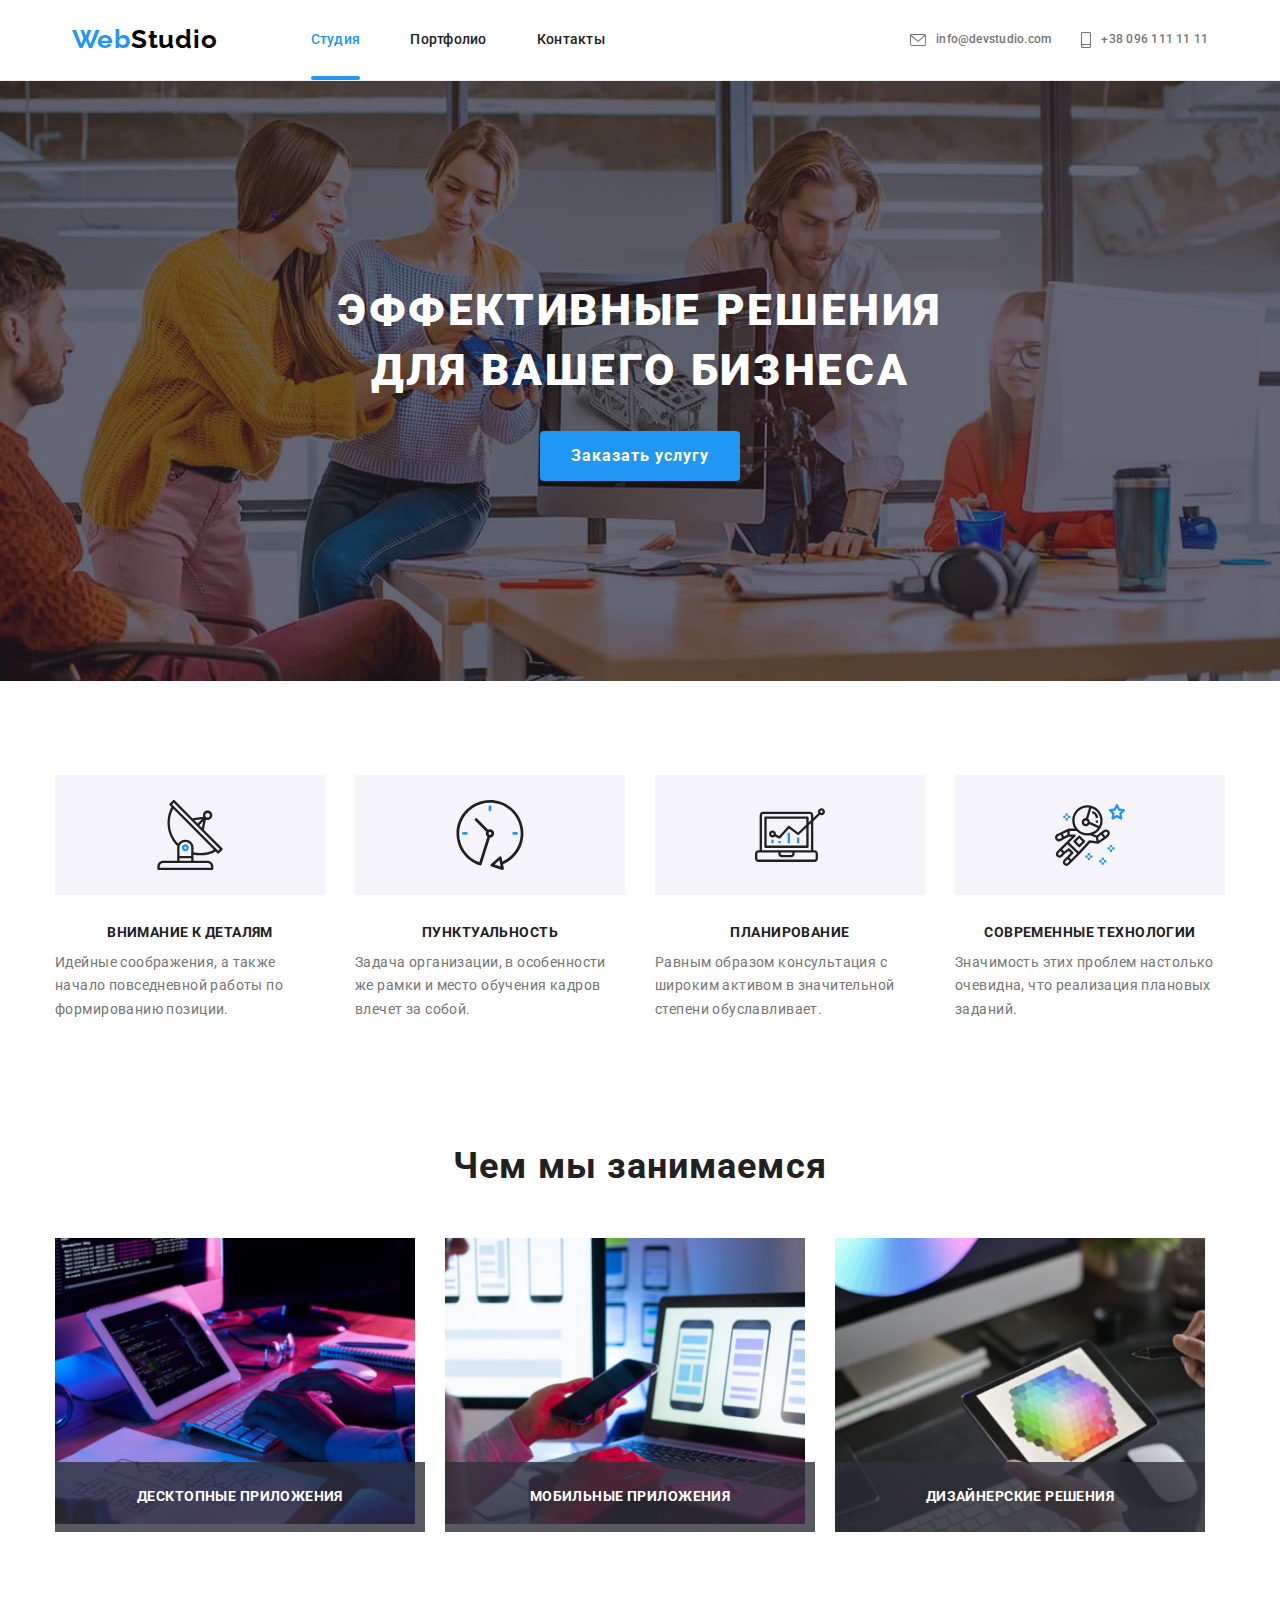
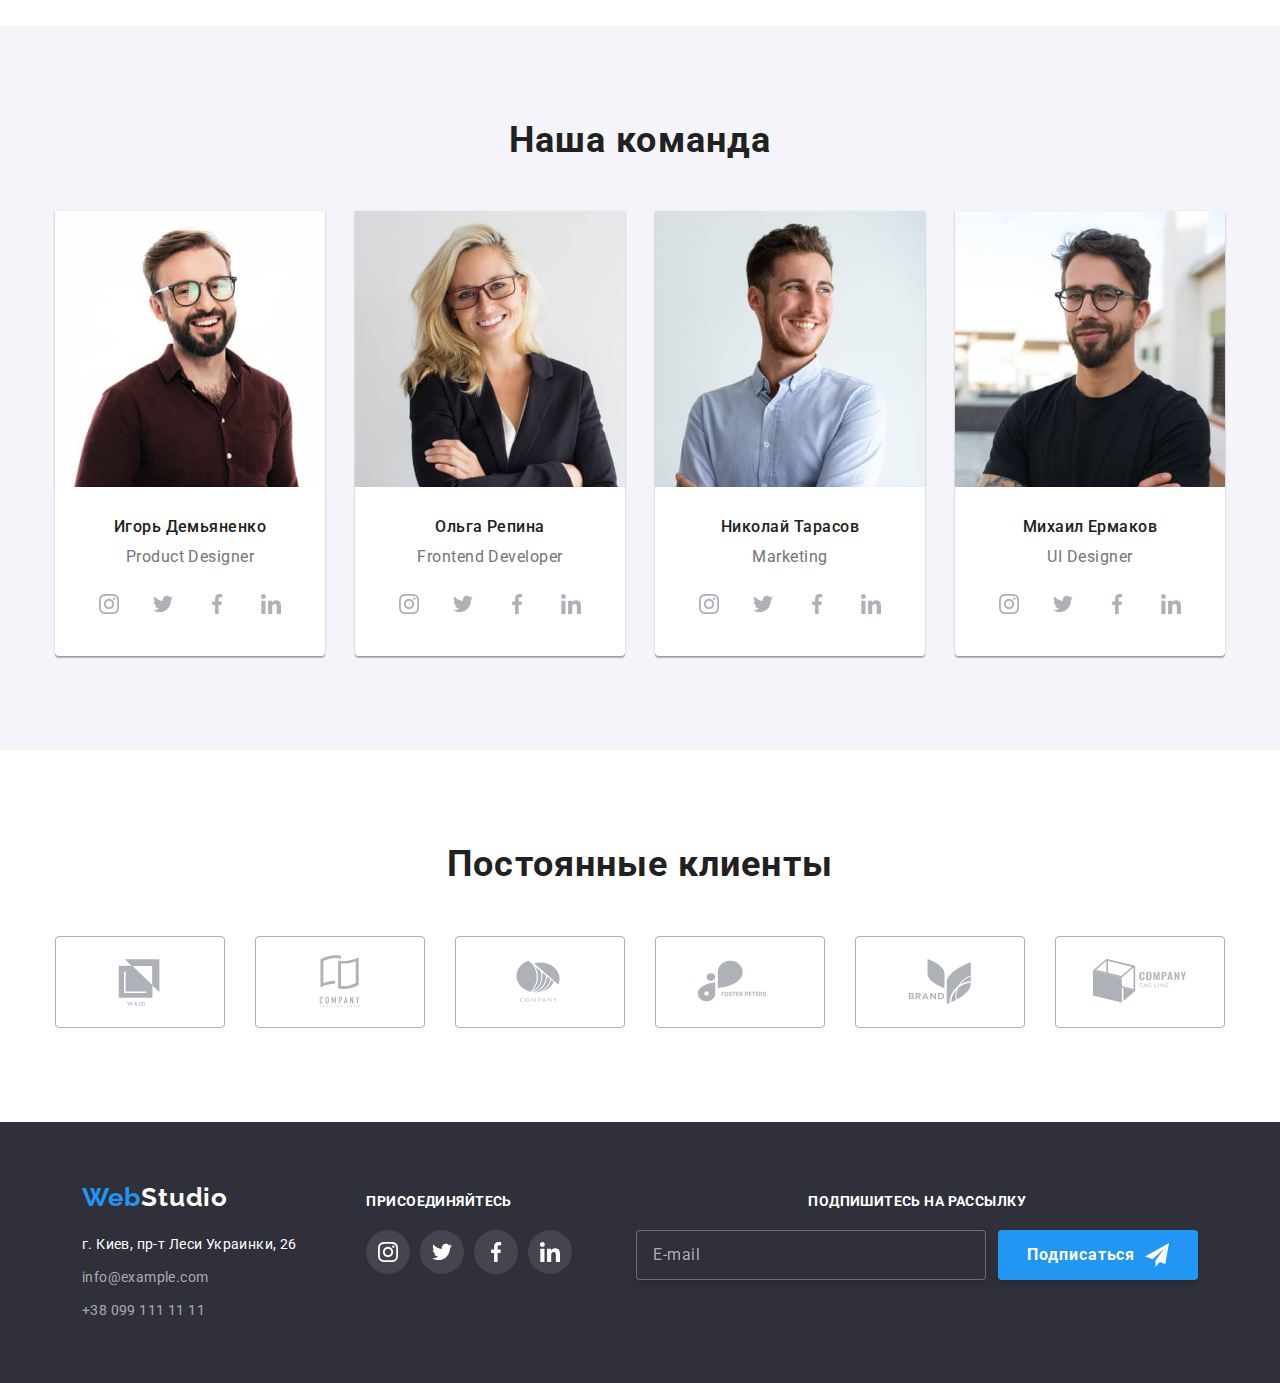
==== commit 87aebfff: "Внесення змін" ====
--- a/index.html
+++ b/index.html
@@ -212,15 +212,14 @@
         <h2 class="section__title">Наша команда</h2>
         <ul class="team-list list">
             <li class="team-list__item">
-                    <!-- <div class="team-list__thumb"> -->
+                    
                     <img  
                     srcset="./images/pd1x.jpg 1x, ./images/pd2x.jpg 2x"
                     src="./images/pd1x.jpg" 
                     alt="Фото Игоря Демьяненко" 
-                    width="100%" 
-                    class="team-list__pic"
-                    sizes="(min-width: 1200px) 25vw, (min-width: 768px) 50vw, 100vw">
-                    <!-- </div> -->
+                    width="450%" 
+                    class="team-list__pic">
+                 
                     <div class="team-list__info">
                         <h3 class="team-list__title">Игорь Демьяненко</h3>
                         <p class=team-list__description>Product Designer</p>
@@ -261,9 +260,8 @@
                     srcset="./images/imgfd1x.jpg 1x, ./images/imgfd2x.jpg 2x"
                     src="./images/imgfd1x.jpg" 
                     alt="Фото Ольги Репиной" 
-                    width="100%" 
-                    class="team-list__pic"
-                    sizes="(min-width: 1200px) 25vw, (min-width: 768px) 50vw, 100vw">
+                    width="450%" 
+                    class="team-list__pic">
                     <div class="team-list__info">
                         <h3 class="team-list__title">Ольга Репина</h3>
                         <p class=team-list__description>Frontend Developer</p>
@@ -304,9 +302,8 @@
                     srcset="./images/imgm1x.jpg 1x, ./images/imgm2x.jpg 2x"
                     src="./images/imgm1x.jpg" 
                     alt="Фото Николая Тарасова" 
-                    width="100%" 
-                    class="team-list__pic"
-                    sizes="(min-width: 1200px) 25vw, (min-width: 768px) 50vw, 100vw">
+                    width="450%" 
+                    class="team-list__pic">
                     <div class="team-list__info">
                         <h3 class="team-list__title">Николай Тарасов</h3>
                         <p class=team-list__description>Marketing</p>
@@ -347,9 +344,8 @@
                     srcset="./images/imgui1x.jpg 1x, ./images/imgui2x.jpg 2x"
                     src="./images/imgui1x.jpg" 
                     alt="Фото Михаила Ермакова" 
-                    width="100%" 
-                    class="team-list__pic"
-                    sizes="(min-width: 1200px) 25vw, (min-width: 768px) 50vw, 100vw">
+                    width="450%" 
+                    class="team-list__pic">
                     <div class="team-list__info">
                         <h3 class="team-list__title">Михаил Ермаков</h3>
                         <p class=team-list__description>UI Designer</p>
--- a/css/main.min.css
+++ b/css/main.min.css
@@ -1,2 +1,2 @@
-:root{--primary-text-color: #212121;--description-text-color: #757575;--accent-color: #2196f3;--white-text-color: #fff;--primary-bg-color: #ffffff;--secondary-bg-color: #2f303a;--bg-button-color: #f5f4fa;--secondary-gray-color: #afb1b8;--reserv-bg-color: #f5f4fa;--gallery-list-gap: 30px;--timing-funcion: cubic-bezier(0.4, 0, 0.2, 1);--font-family: Roboto, sans-serif;--secondary-font-family: 'Raleway', sans-serif}body{background-color:var(--primary-bg-color);color:var(--primary-text-color);font-family:var(--font-family);font-weight:400}.section__title{margin-bottom:50px;font-weight:700;font-size:36px;line-height:1.16;text-align:center;letter-spacing:0.03em}@media screen and (max-width: 1199px){.section__title{font-weight:bold;font-size:28px;line-height:1.17;text-align:center;letter-spacing:0.03em;color:var(--primary-text-color)}}h1,h2,h3,h4,h5,h6,p,ul{margin-bottom:0;margin-top:0}img{display:block}.list{padding:0;margin:0;list-style:none}.visually-hidden{position:absolute;clip:rect(0 0 0 0);width:1px;height:1px;margin:-1px}.logo{color:#000;font-family:var(--secondary-font-family);font-weight:700;font-size:26px;line-height:1.2;letter-spacing:0.03em;text-decoration:none}.logo--accent{color:var(--accent-color)}.logo--white{color:var(--white-text-color)}.logo--secondary{display:inline-block;margin-bottom:20px}.header{position:relative;border-bottom:1px solid #ececec}@media screen and (min-width: 768px){.header__container,.header__nav{display:-webkit-box;display:-ms-flexbox;display:flex;-webkit-box-align:center;-ms-flex-align:center;align-items:center}}@media screen and (min-width: 1200px){.header__container,.header__nav{-webkit-box-pack:center;-ms-flex-pack:center;justify-content:center}}.container{margin-left:auto;margin-right:auto}@media screen and (min-width: 480px){.container{width:480px}}@media screen and (min-width: 768px){.container{width:768px}}@media screen and (min-width: 1200px){.container{width:1200px;padding-left:15px;padding-right:15px}}.header__button{display:-webkit-inline-box;display:-ms-inline-flexbox;display:inline-flex;margin:0;padding:0;border:none;background-color:transparent;z-index:1000}@media screen and (min-width: 768px){.header__button{display:none}}.header__icon-cross{display:none}.header--is-open .header__icon-cross{display:block}.header--is-open .header__icon-cross:hover,.header--is-open .header__icon-cross:focus{fill:var(--accent-color)}.header__icon-menu:hover,.header__icon-menu:focus{fill:var(--accent-color)}.header--is-open .header__icon-menu{display:none}.header__container-menu{background-color:var(--primary-bg-color)}@media screen and (max-width: 767px){.header__container-menu{display:none;position:fixed;top:0;left:0;width:100%;height:100%;padding:48px 40px;z-index:999}.header__container-menu--is-open{display:-webkit-box;display:-ms-flexbox;display:flex;-webkit-box-orient:vertical;-webkit-box-direction:normal;-ms-flex-direction:column;flex-direction:column;-webkit-box-pack:justify;-ms-flex-pack:justify;justify-content:space-between}}@media screen and (min-width: 768px){.header__container-menu{display:-webkit-box;display:-ms-flexbox;display:flex;-webkit-box-align:center;-ms-flex-align:center;align-items:center}}.header__navigation{display:-webkit-box;display:-ms-flexbox;display:flex;-webkit-box-pack:justify;-ms-flex-pack:justify;justify-content:space-between;-webkit-box-align:center;-ms-flex-align:center;align-items:center}@media screen and (min-width: 768px){.header__main-logo{margin-right:88px}}@media screen and (min-width: 1200px){.header__main-logo{margin-right:93px}}@media screen and (max-width: 767px){.site-nav__item:not(:last-child){margin-bottom:32px}}@media screen and (min-width: 768px){.site-nav__item+.site-nav__item{margin-left:50px}}@media screen and (min-width: 768px){.site-nav__item:last-child{margin-right:84px}}@media screen and (min-width: 1200px){.site-nav__item:last-child{margin-right:305px}}@media screen and (max-width: 767px){.site-nav{display:-webkit-box;display:-ms-flexbox;display:flex;-webkit-box-orient:vertical;-webkit-box-direction:normal;-ms-flex-direction:column;flex-direction:column;-webkit-box-pack:start;-ms-flex-pack:start;justify-content:start;-webkit-box-align:start;-ms-flex-align:start;align-items:flex-start;margin:0;padding:0}}@media screen and (min-width: 768px){.site-nav{display:-webkit-box;display:-ms-flexbox;display:flex}}.site-nav__link{display:block;padding-top:32px;padding-bottom:32px;color:var(--primary-text-color);font-weight:500;font-size:14px;line-height:1.14;letter-spacing:0.02em;text-decoration:none;-webkit-transition:color 250ms var(--timing-funcion);transition:color 250ms var(--timing-funcion)}.site-nav__link:hover,.site-nav__link:focus{color:var(--accent-color)}@media screen and (max-width: 767px){.site-nav__link{padding:0;font-weight:500;font-size:40px;line-height:1.17;text-align:center;letter-spacing:0.02em}}.site-nav__link--current{position:relative;color:var(--accent-color)}@media screen and (min-width: 768px){.site-nav__link--current::after{content:'';position:absolute;display:block;bottom:0;width:100%;height:4px;background-color:var(--accent-color);border-radius:2px}}@media screen and (max-width: 767px){.contacts-list{display:-webkit-box;display:-ms-flexbox;display:flex;-webkit-box-orient:vertical;-webkit-box-direction:normal;-ms-flex-direction:column;flex-direction:column;-webkit-box-pack:start;-ms-flex-pack:start;justify-content:start;-webkit-box-align:start;-ms-flex-align:start;align-items:flex-start;margin:0;padding:0}}@media screen and (min-width: 768px){.contacts-list{display:-webkit-box;display:-ms-flexbox;display:flex;-webkit-box-orient:vertical;-webkit-box-direction:reverse;-ms-flex-direction:column-reverse;flex-direction:column-reverse}}@media screen and (min-width: 1200px){.contacts-list{-webkit-box-orient:horizontal;-webkit-box-direction:reverse;-ms-flex-direction:row-reverse;flex-direction:row-reverse;-webkit-box-pack:center;-ms-flex-pack:center;justify-content:center;-webkit-box-align:center;-ms-flex-align:center;align-items:center;margin-left:auto}}.contacts-list__item{margin-bottom:32px}@media screen and (max-width: 767px){.contacts-list__item:last-child{margin-bottom:64px}}@media screen and (min-width: 768px){.contacts-list__item:last-child{margin-bottom:10px}}@media screen and (min-width: 768px){.contacts-list__item{display:-webkit-box;display:-ms-flexbox;display:flex;-webkit-box-pack:start;-ms-flex-pack:start;justify-content:start;margin:0}}@media screen and (min-width: 1200px){.contacts-list__item{display:-webkit-box;display:-ms-flexbox;display:flex;-webkit-box-pack:center;-ms-flex-pack:center;justify-content:center;-webkit-box-align:center;-ms-flex-align:center;align-items:center;margin-right:0px}}@media screen and (min-width: 1200px){.contacts-list__item:last-child{margin-bottom:0;margin-right:30px}}@media screen and (min-width: 768px){.contacts{color:var(--description-text-color);font-weight:500;font-size:12px;line-height:1.16;letter-spacing:0.02em;text-decoration:none;-webkit-transition:color 250ms var(--timing-funcion);transition:color 250ms var(--timing-funcion)}}.contacts:hover,.contacts:focus{color:var(--accent-color)}@media screen and (min-width: 1200px){.contacts{display:-webkit-box;display:-ms-flexbox;display:flex;-webkit-box-pack:center;-ms-flex-pack:center;justify-content:center;-webkit-box-align:center;-ms-flex-align:center;align-items:center}}.contacts__logo{margin-right:10px;fill:currentColor}@media screen and (max-width: 767px){.contacts__logo{display:none}}@media screen and (max-width: 767px){.contacts__tel{text-decoration:none;font-weight:500;font-size:34px;line-height:1.17;letter-spacing:0.02em;color:var(--accent-color)}}@media screen and (max-width: 767px){.contacts__email{text-decoration:none;font-weight:500;font-size:24px;line-height:1.16;letter-spacing:0.02em;color:var(--description-text-color)}}@media screen and (max-width: 767px){.header__social-networks{display:-webkit-box;display:-ms-flexbox;display:flex;-webkit-box-orient:horizontal;-webkit-box-direction:normal;-ms-flex-direction:row;flex-direction:row;-webkit-box-pack:start;-ms-flex-pack:start;justify-content:start;-webkit-box-align:start;-ms-flex-align:start;align-items:flex-start;width:100%;margin:0;padding:0}}.header__networks-item{width:100%}@media screen and (max-width: 767px){.header__networks-item:not(:last-child){border-right:1px solid rgba(33,33,33,0.2);padding-right:5px;margin-right:10px}}@media screen and (min-width: 768px){.header__networks-item:not(:last-child){display:none}}@media screen and (max-width: 767px){.header__networks-link{text-decoration:none;font-weight:500;font-size:18px;line-height:1.22;letter-spacing:0.02em;color:var(--accent-color)}}@media screen and (min-width: 768px){.header__networks-link{display:none}}.hero-section{padding:118px 0px;text-align:center;margin-left:auto;margin-right:auto;background-color:#c4c4c4;background-image:-webkit-gradient(linear, left top, right top, from(rgba(47,48,58,0.4)), to(rgba(47,48,58,0.4))),url(../images/bgphoto1x.jpg);background-image:linear-gradient(to right, rgba(47,48,58,0.4), rgba(47,48,58,0.4)),url(../images/bgphoto1x.jpg);background-repeat:no-repeat;background-size:cover;background-position:center}@media (min-device-pixel-ratio: 2), (-webkit-min-device-pixel-ratio: 2), (min-resolution: 192dpi), (min-resolution: 2dppx){.hero-section{background-image:-webkit-gradient(linear, left top, right top, from(rgba(47,48,58,0.4)), to(rgba(47,48,58,0.4))),url(../images/bgphoto2x.jpg);background-image:linear-gradient(to right, rgba(47,48,58,0.4), rgba(47,48,58,0.4)),url(../images/bgphoto2x.jpg)}}@media screen and (min-width: 768px){.hero-section{background-image:-webkit-gradient(linear, left top, right top, from(rgba(47,48,58,0.4)), to(rgba(47,48,58,0.4))),url(../images/bgpgototablet1x.jpg);background-image:linear-gradient(to right, rgba(47,48,58,0.4), rgba(47,48,58,0.4)),url(../images/bgpgototablet1x.jpg)}}@media screen and (min-width: 768px) and (min-device-pixel-ratio: 2), screen and (min-width: 768px) and (-webkit-min-device-pixel-ratio: 2), screen and (min-width: 768px) and (min-resolution: 192dpi), screen and (min-width: 768px) and (min-resolution: 2dppx){.hero-section{background-image:-webkit-gradient(linear, left top, right top, from(rgba(47,48,58,0.4)), to(rgba(47,48,58,0.4))),url(../images/bgpgototablet2x.jpg);background-image:linear-gradient(to right, rgba(47,48,58,0.4), rgba(47,48,58,0.4)),url(../images/bgpgototablet2x.jpg)}}@media screen and (min-width: 1200px){.hero-section{padding:200px 0px;max-width:1600px;background-image:-webkit-gradient(linear, left top, right top, from(rgba(47,48,58,0.4)), to(rgba(47,48,58,0.4))),url(../images/bgimagedesktop1x.jpg);background-image:linear-gradient(to right, rgba(47,48,58,0.4), rgba(47,48,58,0.4)),url(../images/bgimagedesktop1x.jpg)}}@media screen and (min-width: 1200px) and (min-device-pixel-ratio: 2), screen and (min-width: 1200px) and (-webkit-min-device-pixel-ratio: 2), screen and (min-width: 1200px) and (min-resolution: 192dpi), screen and (min-width: 1200px) and (min-resolution: 2dppx){.hero-section{background-image:-webkit-gradient(linear, left top, right top, from(rgba(47,48,58,0.4)), to(rgba(47,48,58,0.4))),url(../images/bgimagedesktop2x.jpg);background-image:linear-gradient(to right, rgba(47,48,58,0.4), rgba(47,48,58,0.4)),url(../images/bgimagedesktop2x.jpg)}}.hero-section__title{max-width:360px;margin-bottom:30px;margin-left:auto;margin-right:auto;-webkit-box-align:center;-ms-flex-align:center;align-items:center;font-weight:900;font-size:26px;line-height:1.62;text-align:center;letter-spacing:0.06em;text-transform:uppercase;color:var(--white-text-color);text-transform:uppercase}@media screen and (min-width: 1200px){.hero-section__title{max-width:696px;font-weight:900;font-size:44px;line-height:1.36}}.hero-section__button{width:200px;height:50px;background-color:var(--accent-color);color:var(--primary-bg-color);font-family:inherit;font-weight:700;font-size:16px;line-height:1.87;-webkit-box-align:center;-ms-flex-align:center;align-items:center;text-align:center;letter-spacing:0.06em;cursor:pointer;border:none;-webkit-box-shadow:0px 4px 4px rgba(0,0,0,0.15);box-shadow:0px 4px 4px rgba(0,0,0,0.15);border-radius:4px;-webkit-transition:background-color 250ms var(--timing-funcion),-webkit-box-shadow 250ms var(--timing-funcion);transition:background-color 250ms var(--timing-funcion),-webkit-box-shadow 250ms var(--timing-funcion);transition:background-color 250ms var(--timing-funcion),box-shadow 250ms var(--timing-funcion);transition:background-color 250ms var(--timing-funcion),box-shadow 250ms var(--timing-funcion),-webkit-box-shadow 250ms var(--timing-funcion)}.hero-section__button:hover,.hero-section__button:focus{background-color:#188ce8;color:var(--white-text-color)}@media screen and (max-width: 767px){.backdrop{position:fixed;top:0;left:0;width:100vw;height:100%;background-color:rgba(0,0,0,0.2);padding:94px 15px}.backdrop--is-hidden{visibility:hidden;opacity:0;pointer-events:none}}@media screen and (min-width: 768px){.backdrop{position:fixed;top:0;left:0;bottom:0;right:0;width:100vw;height:100%;background-color:rgba(0,0,0,0.2);z-index:999;opacity:1;visibility:visible;-webkit-transition:opacity 250ms var(--timing-funcion),visibility 250ms var(--timing-funcion);transition:opacity 250ms var(--timing-funcion),visibility 250ms var(--timing-funcion)}.backdrop--is-hidden{visibility:hidden;opacity:0;pointer-events:none}}.modal-section{background-color:var(--primary-bg-color);z-index:999}@media screen and (max-width: 767px){.modal-section{padding:40px;max-width:450px;position:relative}}@media screen and (min-width: 768px){.modal-section{position:absolute;top:50%;left:50%;max-width:528px;width:100%;padding:40px;-webkit-transform:translate(-50%, -50%) scale(1);transform:translate(-50%, -50%) scale(1);-webkit-transition:-webkit-transform 250ms var(--timing-funcion);transition:-webkit-transform 250ms var(--timing-funcion);transition:transform 250ms var(--timing-funcion);transition:transform 250ms var(--timing-funcion), -webkit-transform 250ms var(--timing-funcion)}}@media screen and (min-width: 1200px){.modal-section{width:528px}}.backdrop--is-hidden .modal{-webkit-transform:translate(-50%, -50%) scale(0.9);transform:translate(-50%, -50%) scale(0.9)}.close-button{position:absolute;top:8px;right:8px;background-color:transparent;border:transparent}.close-button__logo{border:1px solid rgba(0,0,0,0.1);border-radius:50%;display:-webkit-inline-box;display:-ms-inline-flexbox;display:inline-flex}.close-button__logo:hover,.close-button__logo:focus{fill:var(--accent-color)}.close-button:focus-within>.close-button__logo{fill:var(--accent-color)}.modal-form{display:-webkit-box;display:-ms-flexbox;display:flex;-webkit-box-orient:vertical;-webkit-box-direction:normal;-ms-flex-direction:column;flex-direction:column;-webkit-box-pack:center;-ms-flex-pack:center;justify-content:center;-webkit-box-align:center;-ms-flex-align:center;align-items:center}.modal-form__title{font-weight:bold;font-size:20px;line-height:1.5;text-align:center;letter-spacing:0.03em}@media screen and (max-width: 359px){.modal-form__title{width:260px}}@media screen and (min-width: 360px){.modal-form__title{width:315px}}@media screen and (min-width: 480px){.modal-form__title{width:370px}}@media screen and (min-width: 1200px){.modal-form__title{width:448px;height:40px}}.modal-form__input-group{display:-webkit-box;display:-ms-flexbox;display:flex;-webkit-box-orient:vertical;-webkit-box-direction:normal;-ms-flex-direction:column;flex-direction:column;-webkit-box-pack:center;-ms-flex-pack:center;justify-content:center;-webkit-box-align:center;-ms-flex-align:center;align-items:center;margin-bottom:20px;margin-top:12px}.modal-form__label{position:relative;margin-bottom:10px;-webkit-transition:fill 250ms var(--timing-funcion);transition:fill 250ms var(--timing-funcion)}.modal-form__label:hover,.modal-form__label:focus{fill:var(--accent-color)}.modal-form__logo{position:absolute;left:12px;top:29px}.modal-form__logo:focus{color:var(--accent-color)}.modal-form__input:focus-within+.modal-form__logo{fill:var(--accent-color)}.modal-form__text{display:-webkit-box;display:-ms-flexbox;display:flex;-webkit-box-pack:start;-ms-flex-pack:start;justify-content:start;font-weight:normal;margin-bottom:4px;font-size:12px;line-height:1.16;letter-spacing:0.01em;color:var(--description-text-color)}.modal-form__input{padding:11px 42px;border:1px solid rgba(33,33,33,0.2);border-radius:4px;outline:none;-webkit-transition:border-color 250ms var(--timing-funcion);transition:border-color 250ms var(--timing-funcion)}.modal-form__input:hover,.modal-form__input:focus{border-color:var(--accent-color)}@media screen and (max-width: 359px){.modal-form__input{width:260px}}@media screen and (min-width: 360px){.modal-form__input{width:315px}}@media screen and (min-width: 480px){.modal-form__input{width:370px}}@media screen and (min-width: 1200px){.modal-form__input{width:448px;height:40px}}.modal-form__textarea{resize:none;padding:12px 16px;width:448px;height:120px;border:1px solid rgba(33,33,33,0.2);-webkit-box-sizing:border-box;box-sizing:border-box;border-radius:4px;outline:none;-webkit-transition:border-color 250ms var(--timing-funcion);transition:border-color 250ms var(--timing-funcion)}.modal-form__textarea::-webkit-input-placeholder{font-size:12px;line-height:1.16;letter-spacing:0.01em;color:rgba(117,117,117,0.5)}.modal-form__textarea:-ms-input-placeholder{font-size:12px;line-height:1.16;letter-spacing:0.01em;color:rgba(117,117,117,0.5)}.modal-form__textarea::-ms-input-placeholder{font-size:12px;line-height:1.16;letter-spacing:0.01em;color:rgba(117,117,117,0.5)}.modal-form__textarea::placeholder{font-size:12px;line-height:1.16;letter-spacing:0.01em;color:rgba(117,117,117,0.5)}.modal-form__textarea:hover,.modal-form__textarea:focus{border-color:var(--accent-color)}@media screen and (max-width: 359px){.modal-form__textarea{width:260px}}@media screen and (min-width: 360px){.modal-form__textarea{width:315px}}@media screen and (min-width: 480px){.modal-form__textarea{width:370px}}@media screen and (min-width: 1200px){.modal-form__textarea{width:448px}}.checkbox-group{margin-bottom:30px}@media screen and (min-width: 480px){.checkbox-group{width:370px}}@media screen and (min-width: 1200px){.checkbox-group{width:425px}}@media screen and (min-width: 1200px){.checkbox-group__label{display:-webkit-box;display:-ms-flexbox;display:flex;-webkit-box-pack:center;-ms-flex-pack:center;justify-content:center;-webkit-box-align:center;-ms-flex-align:center;align-items:center}}.checkbox-group__text{font-size:14px;line-height:1.71;letter-spacing:0.03em;color:var(--description-text-color)}@media screen and (max-width: 767px){.checkbox-group__text{width:370px;margin-bottom:20px;font-size:12px;line-height:1.16;letter-spacing:0.03em;color:var(--description-text-color)}}.checkbox-group__input{position:absolute;width:1px;height:1px;margin:-1px;border:0;padding:0;white-space:nowrap;-webkit-clip-path:inset(100%);clip-path:inset(100%);clip:rect(0 0 0 0);overflow:hidden}.checkbox-group__link{color:#2196f3}.checkbox-group__icon{margin-right:5px;fill:var(--white-text-color);border:2px solid var(--primary-text-color);border-radius:2px;background-origin:border-box;-webkit-transition:border-color 250ms var(--timing-funcion),background-color 250ms var(--timing-funcion);transition:border-color 250ms var(--timing-funcion),background-color 250ms var(--timing-funcion)}.checkbox-group__input:checked+.checkbox-group__icon{background-color:var(--accent-color);border-color:var(--accent-color)}@media screen and (max-width: 1199px){.benefits-section,.team-section{padding:60px 15px}}@media screen and (min-width: 1200px){.benefits-section,.team-section{padding:94px 0px}}@media screen and (max-width: 767px){.benefits-list{display:block}}@media screen and (min-width: 768px){.benefits-list{display:-webkit-box;display:-ms-flexbox;display:flex;-ms-flex-wrap:wrap;flex-wrap:wrap;margin-left:-15px;margin-top:-15px}}@media screen and (min-width: 1200px){.benefits-list{margin-left:0;margin-top:0}}.benefits-list__title{margin-bottom:10px;font-weight:700;font-size:14px;line-height:1.14;letter-spacing:0.03em;text-transform:uppercase}@media screen and (max-width: 767px){.benefits-list__title{text-align:center;margin-bottom:10px}}.benefits-list__description{color:var(--description-text-color);font-size:14px;line-height:1.7;letter-spacing:0.03em}@media screen and (max-width: 767px){.benefits-list__description{text-align:justify;margin-bottom:30px}}@media screen and (min-width: 768px){.benefits-list__description{width:354px;margin-bottom:30px}}@media screen and (min-width: 1200px){.benefits-list__description{width:270px}}.benefits-list__logo{display:-webkit-box;display:-ms-flexbox;display:flex;-webkit-box-pack:center;-ms-flex-pack:center;justify-content:center;-webkit-box-align:center;-ms-flex-align:center;align-items:center;height:120px;background-color:var(--reserv-bg-color)}@media screen and (max-width: 767px){.benefits-list__logo{margin-bottom:30px}}@media screen and (min-width: 768px){.benefits-list__logo{width:354px;margin-bottom:30px}}@media screen and (min-width: 1200px){.benefits-list__logo{width:270px;margin-bottom:30px}}.benefits-list__item{width:100%}@media screen and (min-width: 768px){.benefits-list__item{margin-left:15px;margin-top:15px;-ms-flex-preferred-size:calc((100% - 30px) / 2);flex-basis:calc((100% - 30px) / 2)}}@media screen and (min-width: 1200px){.benefits-list__item{display:-webkit-box;display:-ms-flexbox;display:flex;-webkit-box-pack:center;-ms-flex-pack:center;justify-content:center;-webkit-box-align:center;-ms-flex-align:center;align-items:center;-webkit-box-orient:vertical;-webkit-box-direction:normal;-ms-flex-direction:column;flex-direction:column;width:270px;-ms-flex-preferred-size:calc((100% - 90px) / 4);flex-basis:calc((100% - 90px) / 4);margin-left:0;margin-top:0;margin-right:30px}.benefits-list__item:last-child{margin-right:0}}.services-section{padding-bottom:94px}@media screen and (max-width: 1199px){.services-section{display:none}}.services-list{display:-webkit-box;display:-ms-flexbox;display:flex}.services-list__description{position:absolute;bottom:0;left:0;width:370px;height:70px;display:-webkit-box;display:-ms-flexbox;display:flex;-webkit-box-pack:center;-ms-flex-pack:center;justify-content:center;-webkit-box-align:center;-ms-flex-align:center;align-items:center;-ms-flex-line-pack:center;align-content:center;font-weight:bold;font-size:14px;line-height:1.14;text-align:center;letter-spacing:0.03em;text-transform:uppercase;color:var(--white-text-color);background-color:rgba(47,48,58,0.8)}.services-list__item{position:relative}.services-list__item:not(:last-child){-ms-flex-preferred-size:calc(100% / 3 - 30px);flex-basis:calc(100% / 3 - 30px);margin-right:30px}.team-section{background-color:var(--reserv-bg-color);width:100%}.team-list{display:-webkit-box;display:-ms-flexbox;display:flex}@media screen and (max-width: 767px){.team-list{display:block}}@media screen and (min-width: 768px){.team-list{display:-webkit-box;display:-ms-flexbox;display:flex;-ms-flex-wrap:wrap;flex-wrap:wrap;margin-left:-30px;margin-top:-30px}}@media screen and (min-width: 1200px){.team-list{margin-left:0;margin-top:0}}.team-list__title{margin-bottom:10px;font-weight:500;font-size:16px;line-height:1.2;text-align:center;letter-spacing:0.03em}.team-list__description{color:var(--description-text-color);font-size:16px;line-height:1.2;text-align:center;letter-spacing:0.03em;margin-bottom:16px}.team-list__info{padding-top:30px;padding-bottom:30px;background-color:#fff;-webkit-box-shadow:0px 1px 3px rgba(0,0,0,0.12),0px 1px 1px rgba(0,0,0,0.14),0px 2px 1px rgba(0,0,0,0.2);box-shadow:0px 1px 3px rgba(0,0,0,0.12),0px 1px 1px rgba(0,0,0,0.14),0px 2px 1px rgba(0,0,0,0.2);border-radius:0px 0px 4px 4px}@media screen and (min-width: 768px){.team-list__info{width:354px}}@media screen and (min-width: 1200px){.team-list__info{width:270px}}.team-list__pic{-webkit-box-shadow:0px 1px 3px rgba(0,0,0,0.12),0px 1px 1px rgba(0,0,0,0.14),0px 2px 1px rgba(0,0,0,0.2);box-shadow:0px 1px 3px rgba(0,0,0,0.12),0px 1px 1px rgba(0,0,0,0.14),0px 2px 1px rgba(0,0,0,0.2)}@media screen and (min-width: 768px){.team-list__pic{width:354px}}@media screen and (min-width: 1200px){.team-list__pic{width:270px}}.team-list__item{width:270px}.team-list__item:last-child{margin-right:0}@media screen and (max-width: 767px){.team-list__item{width:100%;margin-right:0;margin-bottom:30px}.team-list__item:last-child{margin-bottom:0}}@media screen and (min-width: 768px){.team-list__item{display:inline-block;margin-left:30px;margin-top:30px;-ms-flex-preferred-size:calc((100% - 60px) / 2);flex-basis:calc((100% - 60px) / 2);margin-right:0}}@media screen and (min-width: 1200px){.team-list__item{display:-webkit-box;display:-ms-flexbox;display:flex;-webkit-box-pack:center;-ms-flex-pack:center;justify-content:center;-webkit-box-align:center;-ms-flex-align:center;align-items:center;-webkit-box-orient:vertical;-webkit-box-direction:normal;-ms-flex-direction:column;flex-direction:column;width:270px;-ms-flex-preferred-size:calc((100% - 90px) / 4);flex-basis:calc((100% - 90px) / 4);margin-left:0;margin-top:0;margin-right:30px}.team-list__item:last-child{margin-right:0}}.social-networks{display:-webkit-box;display:-ms-flexbox;display:flex;-webkit-box-pack:center;-ms-flex-pack:center;justify-content:center;-webkit-box-align:center;-ms-flex-align:center;align-items:center}.social-networks__logo{fill:currentColor}.social-networks__item{margin-right:10px;width:44px;height:44px}.social-networks__item:last-child{margin-right:0}.social-networks__link{display:-webkit-box;display:-ms-flexbox;display:flex;-webkit-box-pack:center;-ms-flex-pack:center;justify-content:center;-webkit-box-align:center;-ms-flex-align:center;align-items:center;border-radius:50%;width:100%;height:100%;color:var(--secondary-gray-color);-webkit-transition:background-color 250ms var(--timing-funcion),color 250ms var(--timing-funcion);transition:background-color 250ms var(--timing-funcion),color 250ms var(--timing-funcion)}.social-networks__link:hover,.social-networks__link:focus{background-color:var(--accent-color);color:var(--white-text-color)}@media screen and (max-width: 1199px){.clients-section{padding:60px 15px}}@media screen and (min-width: 1200px){.clients-section{padding-top:94px;padding-bottom:94px}}@media screen and (max-width: 767px){.clients-list{display:-webkit-box;display:-ms-flexbox;display:flex;-ms-flex-wrap:wrap;flex-wrap:wrap;margin-right:-30px}}@media screen and (min-width: 768px){.clients-list{display:-webkit-box;display:-ms-flexbox;display:flex;-ms-flex-wrap:wrap;flex-wrap:wrap;margin-left:0;margin-top:0}}@media screen and (min-width: 1200px){.clients-list{display:-webkit-box;display:-ms-flexbox;display:flex;-webkit-box-pack:center;-ms-flex-pack:center;justify-content:center;-webkit-box-align:center;-ms-flex-align:center;align-items:center;-ms-flex-wrap:nowrap;flex-wrap:nowrap}}.clients-list__logo{fill:currentColor}@media screen and (max-width: 767px){.clients-list__logo{width:100%}}@media screen and (max-width: 767px){.clients-list__item{width:100%;height:92px;margin-right:30px;margin-bottom:30px;-ms-flex-preferred-size:calc((100% - 60px) / 2);flex-basis:calc((100% - 60px) / 2)}.clients-list__item:nth-last-child(-n+2){margin-bottom:0}.clients-list__item:nth-child(2n){margin-right:0}}@media screen and (min-width: 768px){.clients-list__item{display:-webkit-box;display:-ms-flexbox;display:flex;-webkit-box-pack:center;-ms-flex-pack:center;justify-content:center;-webkit-box-align:center;-ms-flex-align:center;align-items:center;-webkit-box-orient:vertical;-webkit-box-direction:normal;-ms-flex-direction:column;flex-direction:column;width:226px;-ms-flex-preferred-size:calc((100% - 60px) / 3);flex-basis:calc((100% - 60px) / 3);margin-left:0;margin-top:0;margin-right:30px;margin-bottom:30px}.clients-list__item:nth-last-child(-n+3){margin-bottom:0}.clients-list__item:nth-child(3n+3){margin-right:0}}@media screen and (min-width: 1200px){.clients-list__item{display:-webkit-box;display:-ms-flexbox;display:flex;-webkit-box-pack:center;-ms-flex-pack:center;justify-content:center;-webkit-box-align:center;-ms-flex-align:center;align-items:center;margin-right:30px;width:170px;height:92px;margin-right:30px;margin-bottom:0}.clients-list__item:nth-child(3n+3){margin-right:30px}.clients-list__item:last-child{margin-right:0}}.clients-list__link{display:-webkit-box;display:-ms-flexbox;display:flex;-webkit-box-pack:center;-ms-flex-pack:center;justify-content:center;-webkit-box-align:center;-ms-flex-align:center;align-items:center;color:var(--secondary-gray-color);border:1px solid var(--secondary-gray-color);-webkit-box-sizing:border-box;box-sizing:border-box;border-radius:4px;-webkit-transition:color 250ms var(--timing-funcion),border 250ms var(--timing-funcion);transition:color 250ms var(--timing-funcion),border 250ms var(--timing-funcion)}.clients-list__link:hover,.clients-list__link:focus{color:var(--accent-color);border:1px solid var(--accent-color);border-radius:4px}@media screen and (max-width: 767px){.clients-list__link{height:92px}}@media screen and (min-width: 768px){.clients-list__link{width:226px;height:92px}}@media screen and (min-width: 1200px){.clients-list__link{width:170px}}.footer{padding:60px 15px;background-color:var(--secondary-bg-color)}@media screen and (min-width: 768px){.footer__container{display:-webkit-box;display:-ms-flexbox;display:flex;-webkit-box-align:baseline;-ms-flex-align:baseline;align-items:baseline;-ms-flex-pack:distribute;justify-content:space-around;-ms-flex-wrap:wrap;flex-wrap:wrap}}@media screen and (max-width: 767px){.footer{text-align:center}}@media screen and (max-width: 767px){.logo__secondary{display:block;text-align:center;margin-right:0px;margin-bottom:20px}}@media screen and (max-width: 767px){.address{margin-right:auto;margin-left:auto}}.address__text{display:inline-block;margin-bottom:9px;color:var(--white-text-color);font-family:Roboto;font-style:normal;font-size:14px;line-height:1.71;letter-spacing:0.03em}.address__list{max-width:231px}@media screen and (max-width: 767px){.address__list{margin-right:auto;margin-left:auto;margin-bottom:60px}}.address__item{display:inline-block;margin-bottom:9px;color:rgba(255,255,255,0.6);font-family:Roboto;font-style:normal;font-size:14px;line-height:1.71;letter-spacing:0.03em;text-decoration:none;-webkit-transition:color 250ms var(--timing-funcion);transition:color 250ms var(--timing-funcion)}.address__item:last-child{margin-bottom:0}.address__item:hover,.address__item:focus{color:var(--accent-color)}.footer-community{margin-right:93px}@media screen and (max-width: 767px){.footer-community{margin-right:0}}@media screen and (min-width: 768px){.footer-community{margin-right:0}}.footer-community__invite{margin-bottom:20px;font-style:normal;font-weight:bold;font-size:14px;line-height:1.14;letter-spacing:0.03em;text-transform:uppercase;color:var(--white-text-color)}@media screen and (max-width: 767px){.footer-community__invite{margin-bottom:20px}}.footer-community__list{display:-webkit-box;display:-ms-flexbox;display:flex}@media screen and (max-width: 767px){.footer-community__list{-webkit-box-pack:center;-ms-flex-pack:center;justify-content:center;margin-bottom:60px}}.footer-community__item{margin-right:10px;width:44px;height:44px}.footer-community__logo{fill:currentColor}.footer-community__link{display:-webkit-box;display:-ms-flexbox;display:flex;-webkit-box-pack:center;-ms-flex-pack:center;justify-content:center;-webkit-box-align:center;-ms-flex-align:center;align-items:center;border-radius:50%;width:100%;height:100%;background-color:rgba(255,255,255,0.1);color:var(--white-text-color);-webkit-transition:background-color 250ms var(--timing-funcion);transition:background-color 250ms var(--timing-funcion)}.footer-community__link:hover,.footer-community__link:focus{background-color:var(--accent-color);color:var(--white-text-color)}.subscribe-section__container{display:-webkit-box;display:-ms-flexbox;display:flex;-webkit-box-orient:horizontal;-webkit-box-direction:normal;-ms-flex-direction:row;flex-direction:row}@media screen and (max-width: 767px){.subscribe-section__container{-webkit-box-orient:vertical;-webkit-box-direction:normal;-ms-flex-direction:column;flex-direction:column;-webkit-box-pack:center;-ms-flex-pack:center;justify-content:center;-webkit-box-align:center;-ms-flex-align:center;align-items:center;margin-bottom:60px}}@media screen and (min-width: 768px){.subscribe-section__container{display:-webkit-box;display:-ms-flexbox;display:flex;-webkit-box-orient:vertical;-webkit-box-direction:normal;-ms-flex-direction:column;flex-direction:column;-webkit-box-align:center;-ms-flex-align:center;align-items:center}}@media screen and (min-width: 1200px){.subscribe-section__container{display:-webkit-box;display:-ms-flexbox;display:flex;-webkit-box-orient:horizontal;-webkit-box-direction:normal;-ms-flex-direction:row;flex-direction:row;-webkit-box-align:baseline;-ms-flex-align:baseline;align-items:baseline}}.subscribe-section__label{display:-webkit-box;display:-ms-flexbox;display:flex;-webkit-box-orient:horizontal;-webkit-box-direction:normal;-ms-flex-direction:row;flex-direction:row}@media screen and (max-width: 767px){.subscribe-section__label{width:100%}}.subscribe-section__title{margin-bottom:20px;font-weight:700;font-size:14px;line-height:1.14;letter-spacing:0.03em;text-transform:uppercase;color:var(--white-text-color)}@media screen and (max-width: 767px){.subscribe-section__title{margin-bottom:20px}}@media screen and (min-width: 768px){.subscribe-section__title{text-align:center;margin-top:60px;margin-bottom:20px}}@media screen and (min-width: 1200px){.subscribe-section__title{margin-top:0}}.subscribe-section__logo{margin-left:10px;fill:#fff}.subscribe-section__input{padding:15px 16px;width:350px;height:50px;margin-right:12px;background-color:#2f303a;border:1px solid rgba(255,255,255,0.3);-webkit-filter:drop-shadow(0px 4px 4px rgba(0,0,0,0.15));filter:drop-shadow(0px 4px 4px rgba(0,0,0,0.15));border-radius:4px;color:rgba(255,255,255,0.6)}@media screen and (max-width: 767px){.subscribe-section__input{margin-bottom:20px;margin-right:0;width:100%}}@media screen and (min-width: 768px){.subscribe-section__input{margin-bottom:20px}}.subscribe-section__input::-webkit-input-placeholder{font-size:16px;line-height:1.25;letter-spacing:0.03em;color:rgba(255,255,255,0.6)}.subscribe-section__input:-ms-input-placeholder{font-size:16px;line-height:1.25;letter-spacing:0.03em;color:rgba(255,255,255,0.6)}.subscribe-section__input::-ms-input-placeholder{font-size:16px;line-height:1.25;letter-spacing:0.03em;color:rgba(255,255,255,0.6)}.subscribe-section__input::placeholder{font-size:16px;line-height:1.25;letter-spacing:0.03em;color:rgba(255,255,255,0.6)}.subscribe-section__button{display:-webkit-box;display:-ms-flexbox;display:flex;-webkit-box-pack:center;-ms-flex-pack:center;justify-content:center;-webkit-box-align:center;-ms-flex-align:center;align-items:center;width:200px;height:50px;background-color:var(--accent-color);color:var(--primary-bg-color);font-family:inherit;font-weight:700;font-size:16px;line-height:1.87;align-items:center;text-align:center;letter-spacing:0.06em;cursor:pointer;border:none;-webkit-box-shadow:0px 4px 4px rgba(0,0,0,0.15);box-shadow:0px 4px 4px rgba(0,0,0,0.15);border-radius:4px;-webkit-transition:background-color 250ms var(--timing-funcion),-webkit-box-shadow 250ms var(--timing-funcion);transition:background-color 250ms var(--timing-funcion),-webkit-box-shadow 250ms var(--timing-funcion);transition:background-color 250ms var(--timing-funcion),box-shadow 250ms var(--timing-funcion);transition:background-color 250ms var(--timing-funcion),box-shadow 250ms var(--timing-funcion),-webkit-box-shadow 250ms var(--timing-funcion)}.subscribe-section__button:hover,.subscribe-section__button:focus{background-color:#188ce8;color:var(--white-text-color)}.portfolio-section{padding:94px 15px}.portfolio-list{margin-bottom:50px;display:-webkit-box;display:-ms-flexbox;display:flex;-webkit-box-pack:center;-ms-flex-pack:center;justify-content:center}@media screen and (max-width: 767px){.portfolio-list{-ms-flex-wrap:wrap;flex-wrap:wrap;-webkit-box-pack:start;-ms-flex-pack:start;justify-content:flex-start}}.portfolio-list__item:nth-child(-n+3){margin-bottom:15px}.portfolio-list__item:not(:last-child){margin-right:8px}.portfolio-list__button{display:block;padding:6px 22px;background-color:var(--bg-button-color);color:var(--primary-text-color);font-family:inherit;font-weight:500;font-size:16px;line-height:1.62;text-align:center;letter-spacing:0.03em;cursor:pointer;border:none;border-radius:4px;-webkit-transition:background-color 250ms var(--timing-funcion),color 250ms var(--timing-funcion),-webkit-box-shadow 250ms var(--timing-funcion);transition:background-color 250ms var(--timing-funcion),color 250ms var(--timing-funcion),-webkit-box-shadow 250ms var(--timing-funcion);transition:background-color 250ms var(--timing-funcion),color 250ms var(--timing-funcion),box-shadow 250ms var(--timing-funcion);transition:background-color 250ms var(--timing-funcion),color 250ms var(--timing-funcion),box-shadow 250ms var(--timing-funcion),-webkit-box-shadow 250ms var(--timing-funcion)}.portfolio-list__button:hover,.portfolio-list__button:focus{background-color:var(--accent-color);color:var(--white-text-color);-webkit-box-shadow:0px 3px 1px rgba(0,0,0,0.1),0px 1px 2px rgba(0,0,0,0.08),0px 2px 2px rgba(0,0,0,0.12);box-shadow:0px 3px 1px rgba(0,0,0,0.1),0px 1px 2px rgba(0,0,0,0.08),0px 2px 2px rgba(0,0,0,0.12)}.gallery-list{display:-webkit-box;display:-ms-flexbox;display:flex;-ms-flex-wrap:wrap;flex-wrap:wrap}.gallery-list__card{padding:20px 24px;border-left:1px solid #eeeeee;border-right:1px solid #eeeeee;border-bottom:1px solid #eeeeee}.gallery-list__title{color:var(--primary-text-color);font-weight:700;font-size:18px;line-height:2;letter-spacing:0.06em;text-decoration:none}.gallery-list__description{margin-top:4px;color:var(--description-text-color);font-size:16px;line-height:1.87;letter-spacing:0.03em;text-decoration:none}@media screen and (max-width: 767px){.gallery-list__item{-ms-flex-preferred-size:calc(100% / 3 - var(--gallery-list-gap));flex-basis:calc(100% / 3 - var(--gallery-list-gap));margin-bottom:var(--gallery-list-gap)}.gallery-list__item:nth-child(3n){margin-right:0}.gallery-list__item:nth-last-child(-n+2){margin-bottom:30px}}@media screen and (min-width: 480px) and (max-width: 1199px){.gallery-list__item{-ms-flex-preferred-size:calc(100% / 2 - var(--gallery-list-gap));flex-basis:calc(100% / 2 - var(--gallery-list-gap));margin-right:var(--gallery-list-gap);margin-bottom:var(--gallery-list-gap);width:354px}.gallery-list__item:nth-child(2n){margin-right:0}.gallery-list__item:nth-last-child(-n+2){margin-bottom:0}}@media screen and (min-width: 1200px){.gallery-list__item{width:370px;-ms-flex-preferred-size:calc(100% / 3 - var(--gallery-list-gap));flex-basis:calc(100% / 3 - var(--gallery-list-gap));margin-right:var(--gallery-list-gap);margin-bottom:var(--gallery-list-gap)}.gallery-list__item:nth-child(3n){margin-right:0}.gallery-list__item:nth-last-child(-n+3){margin-bottom:0}}.gallery-list__link{display:inline-block;text-decoration:none;-webkit-transition:-webkit-box-shadow 250ms var(--timing-funcion);transition:-webkit-box-shadow 250ms var(--timing-funcion);transition:box-shadow 250ms var(--timing-funcion);transition:box-shadow 250ms var(--timing-funcion), -webkit-box-shadow 250ms var(--timing-funcion)}.gallery-list__link:hover,.gallery-list__link:focus{-webkit-box-shadow:0px 1px 1px rgba(0,0,0,0.12),0px 4px 4px rgba(0,0,0,0.06),1px 4px 6px rgba(0,0,0,0.16);box-shadow:0px 1px 1px rgba(0,0,0,0.12),0px 4px 4px rgba(0,0,0,0.06),1px 4px 6px rgba(0,0,0,0.16)}.gallery-list__overlay{position:relative;overflow:hidden}.gallery-list__overlay-text{position:absolute;top:0;left:0;width:100%;height:100%;display:inline-block;-webkit-box-pack:center;-ms-flex-pack:center;justify-content:center;-ms-flex-line-pack:center;align-content:center;padding:63px 24px;font-size:18px;line-height:1.56;letter-spacing:0.03em;color:var(--white-text-color);opacity:1;background-color:rgba(33,150,243,0.9);-webkit-transform:translateY(110%);transform:translateY(110%);-webkit-transition:-webkit-transform 250ms var(--timing-funcion);transition:-webkit-transform 250ms var(--timing-funcion);transition:transform 250ms var(--timing-funcion);transition:transform 250ms var(--timing-funcion), -webkit-transform 250ms var(--timing-funcion)}.gallery-list__link:hover .gallery-list__overlay-text{-webkit-transform:translateY(0);transform:translateY(0)}
+:root{--primary-text-color: #212121;--description-text-color: #757575;--accent-color: #2196f3;--white-text-color: #fff;--primary-bg-color: #ffffff;--secondary-bg-color: #2f303a;--bg-button-color: #f5f4fa;--secondary-gray-color: #afb1b8;--reserv-bg-color: #f5f4fa;--gallery-list-gap: 30px;--timing-funcion: cubic-bezier(0.4, 0, 0.2, 1);--font-family: Roboto, sans-serif;--secondary-font-family: 'Raleway', sans-serif}body{background-color:var(--primary-bg-color);color:var(--primary-text-color);font-family:var(--font-family);font-weight:400}.section__title{margin-bottom:50px;font-weight:700;font-size:36px;line-height:1.16;text-align:center;letter-spacing:0.03em}@media screen and (max-width: 1199px){.section__title{font-weight:bold;font-size:28px;line-height:1.17;text-align:center;letter-spacing:0.03em;color:var(--primary-text-color)}}h1,h2,h3,h4,h5,h6,p,ul{margin-bottom:0;margin-top:0}img{display:block;width:100%;height:auto}.list{padding:0;margin:0;list-style:none}.visually-hidden{position:absolute;clip:rect(0 0 0 0);width:1px;height:1px;margin:-1px}.logo{color:#000;font-family:var(--secondary-font-family);font-weight:700;font-size:26px;line-height:1.2;letter-spacing:0.03em;text-decoration:none}.logo--accent{color:var(--accent-color)}.logo--white{color:var(--white-text-color)}.logo--secondary{display:inline-block;margin-bottom:20px}.header{position:relative;border-bottom:1px solid #ececec}@media screen and (min-width: 768px){.header__container,.header__nav{display:-webkit-box;display:-ms-flexbox;display:flex;-webkit-box-align:center;-ms-flex-align:center;align-items:center}}@media screen and (min-width: 1200px){.header__container,.header__nav{-webkit-box-pack:center;-ms-flex-pack:center;justify-content:center}}.container{margin-left:auto;margin-right:auto}@media screen and (min-width: 480px){.container{width:480px}}@media screen and (min-width: 768px){.container{width:768px}}@media screen and (min-width: 1200px){.container{width:1200px;padding-left:15px;padding-right:15px}}.header__button{display:-webkit-inline-box;display:-ms-inline-flexbox;display:inline-flex;margin:0;padding:0;border:none;background-color:transparent;z-index:1000}@media screen and (min-width: 768px){.header__button{display:none}}.header__icon-cross{display:none}.header--is-open .header__icon-cross{display:block}.header--is-open .header__icon-cross:hover,.header--is-open .header__icon-cross:focus{fill:var(--accent-color)}.header__icon-menu:hover,.header__icon-menu:focus{fill:var(--accent-color)}.header--is-open .header__icon-menu{display:none}.header__container-menu{background-color:var(--primary-bg-color)}@media screen and (max-width: 767px){.header__container-menu{display:none;position:fixed;top:0;left:0;width:100%;height:100%;padding:48px 40px;z-index:999}.header__container-menu--is-open{display:-webkit-box;display:-ms-flexbox;display:flex;-webkit-box-orient:vertical;-webkit-box-direction:normal;-ms-flex-direction:column;flex-direction:column;-webkit-box-pack:justify;-ms-flex-pack:justify;justify-content:space-between}}@media screen and (min-width: 768px){.header__container-menu{display:-webkit-box;display:-ms-flexbox;display:flex;-webkit-box-align:center;-ms-flex-align:center;align-items:center}}.header__navigation{display:-webkit-box;display:-ms-flexbox;display:flex;-webkit-box-pack:justify;-ms-flex-pack:justify;justify-content:space-between;-webkit-box-align:center;-ms-flex-align:center;align-items:center}@media screen and (min-width: 768px){.header__main-logo{margin-right:88px}}@media screen and (min-width: 1200px){.header__main-logo{margin-right:93px}}@media screen and (max-width: 767px){.site-nav__item:not(:last-child){margin-bottom:32px}}@media screen and (min-width: 768px){.site-nav__item+.site-nav__item{margin-left:50px}}@media screen and (min-width: 768px){.site-nav__item:last-child{margin-right:84px}}@media screen and (min-width: 1200px){.site-nav__item:last-child{margin-right:305px}}@media screen and (max-width: 767px){.site-nav{display:-webkit-box;display:-ms-flexbox;display:flex;-webkit-box-orient:vertical;-webkit-box-direction:normal;-ms-flex-direction:column;flex-direction:column;-webkit-box-pack:start;-ms-flex-pack:start;justify-content:start;-webkit-box-align:start;-ms-flex-align:start;align-items:flex-start;margin:0;padding:0}}@media screen and (min-width: 768px){.site-nav{display:-webkit-box;display:-ms-flexbox;display:flex}}.site-nav__link{display:block;padding-top:32px;padding-bottom:32px;color:var(--primary-text-color);font-weight:500;font-size:14px;line-height:1.14;letter-spacing:0.02em;text-decoration:none;-webkit-transition:color 250ms var(--timing-funcion);transition:color 250ms var(--timing-funcion)}.site-nav__link:hover,.site-nav__link:focus{color:var(--accent-color)}@media screen and (max-width: 767px){.site-nav__link{padding:0;font-weight:500;font-size:40px;line-height:1.17;text-align:center;letter-spacing:0.02em}}.site-nav__link--current{position:relative;color:var(--accent-color)}@media screen and (min-width: 768px){.site-nav__link--current::after{content:'';position:absolute;display:block;bottom:0;width:100%;height:4px;background-color:var(--accent-color);border-radius:2px}}@media screen and (max-width: 767px){.contacts-list{display:-webkit-box;display:-ms-flexbox;display:flex;-webkit-box-orient:vertical;-webkit-box-direction:normal;-ms-flex-direction:column;flex-direction:column;-webkit-box-pack:start;-ms-flex-pack:start;justify-content:start;-webkit-box-align:start;-ms-flex-align:start;align-items:flex-start;margin:0;padding:0}}@media screen and (min-width: 768px){.contacts-list{display:-webkit-box;display:-ms-flexbox;display:flex;-webkit-box-orient:vertical;-webkit-box-direction:reverse;-ms-flex-direction:column-reverse;flex-direction:column-reverse}}@media screen and (min-width: 1200px){.contacts-list{-webkit-box-orient:horizontal;-webkit-box-direction:reverse;-ms-flex-direction:row-reverse;flex-direction:row-reverse;-webkit-box-pack:center;-ms-flex-pack:center;justify-content:center;-webkit-box-align:center;-ms-flex-align:center;align-items:center;margin-left:auto}}.contacts-list__item{margin-bottom:32px}@media screen and (max-width: 767px){.contacts-list__item:last-child{margin-bottom:64px}}@media screen and (min-width: 768px){.contacts-list__item:last-child{margin-bottom:10px}}@media screen and (min-width: 768px){.contacts-list__item{display:-webkit-box;display:-ms-flexbox;display:flex;-webkit-box-pack:start;-ms-flex-pack:start;justify-content:start;margin:0}}@media screen and (min-width: 1200px){.contacts-list__item{display:-webkit-box;display:-ms-flexbox;display:flex;-webkit-box-pack:center;-ms-flex-pack:center;justify-content:center;-webkit-box-align:center;-ms-flex-align:center;align-items:center;margin-right:0px}}@media screen and (min-width: 1200px){.contacts-list__item:last-child{margin-bottom:0;margin-right:30px}}@media screen and (min-width: 768px){.contacts{color:var(--description-text-color);font-weight:500;font-size:12px;line-height:1.16;letter-spacing:0.02em;text-decoration:none;-webkit-transition:color 250ms var(--timing-funcion);transition:color 250ms var(--timing-funcion)}}.contacts:hover,.contacts:focus{color:var(--accent-color)}@media screen and (min-width: 1200px){.contacts{display:-webkit-box;display:-ms-flexbox;display:flex;-webkit-box-pack:center;-ms-flex-pack:center;justify-content:center;-webkit-box-align:center;-ms-flex-align:center;align-items:center}}.contacts__logo{margin-right:10px;fill:currentColor}@media screen and (max-width: 767px){.contacts__logo{display:none}}@media screen and (max-width: 767px){.contacts__tel{text-decoration:none;font-weight:500;font-size:34px;line-height:1.17;letter-spacing:0.02em;color:var(--accent-color)}}@media screen and (max-width: 767px){.contacts__email{text-decoration:none;font-weight:500;font-size:24px;line-height:1.16;letter-spacing:0.02em;color:var(--description-text-color)}}@media screen and (max-width: 767px){.header__social-networks{display:-webkit-box;display:-ms-flexbox;display:flex;-webkit-box-orient:horizontal;-webkit-box-direction:normal;-ms-flex-direction:row;flex-direction:row;-webkit-box-pack:start;-ms-flex-pack:start;justify-content:start;-webkit-box-align:start;-ms-flex-align:start;align-items:flex-start;width:100%;margin:0;padding:0}}.header__networks-item{width:100%}@media screen and (max-width: 767px){.header__networks-item:not(:last-child){border-right:1px solid rgba(33,33,33,0.2);padding-right:5px;margin-right:10px}}@media screen and (min-width: 768px){.header__networks-item:not(:last-child){display:none}}@media screen and (max-width: 767px){.header__networks-link{text-decoration:none;font-weight:500;font-size:18px;line-height:1.22;letter-spacing:0.02em;color:var(--accent-color)}}@media screen and (min-width: 768px){.header__networks-link{display:none}}.hero-section{padding:118px 0px;text-align:center;margin-left:auto;margin-right:auto;background-color:#c4c4c4;background-image:-webkit-gradient(linear, left top, right top, from(rgba(47,48,58,0.4)), to(rgba(47,48,58,0.4))),url(../images/bgphoto1x.jpg);background-image:linear-gradient(to right, rgba(47,48,58,0.4), rgba(47,48,58,0.4)),url(../images/bgphoto1x.jpg);background-repeat:no-repeat;background-size:cover;background-position:center}@media (min-device-pixel-ratio: 2), (-webkit-min-device-pixel-ratio: 2), (min-resolution: 192dpi), (min-resolution: 2dppx){.hero-section{background-image:-webkit-gradient(linear, left top, right top, from(rgba(47,48,58,0.4)), to(rgba(47,48,58,0.4))),url(../images/bgphoto2x.jpg);background-image:linear-gradient(to right, rgba(47,48,58,0.4), rgba(47,48,58,0.4)),url(../images/bgphoto2x.jpg)}}@media screen and (min-width: 768px){.hero-section{background-image:-webkit-gradient(linear, left top, right top, from(rgba(47,48,58,0.4)), to(rgba(47,48,58,0.4))),url(../images/bgpgototablet1x.jpg);background-image:linear-gradient(to right, rgba(47,48,58,0.4), rgba(47,48,58,0.4)),url(../images/bgpgototablet1x.jpg)}}@media screen and (min-width: 768px) and (min-device-pixel-ratio: 2), screen and (min-width: 768px) and (-webkit-min-device-pixel-ratio: 2), screen and (min-width: 768px) and (min-resolution: 192dpi), screen and (min-width: 768px) and (min-resolution: 2dppx){.hero-section{background-image:-webkit-gradient(linear, left top, right top, from(rgba(47,48,58,0.4)), to(rgba(47,48,58,0.4))),url(../images/bgpgototablet2x.jpg);background-image:linear-gradient(to right, rgba(47,48,58,0.4), rgba(47,48,58,0.4)),url(../images/bgpgototablet2x.jpg)}}@media screen and (min-width: 1200px){.hero-section{padding:200px 0px;max-width:1600px;background-image:-webkit-gradient(linear, left top, right top, from(rgba(47,48,58,0.4)), to(rgba(47,48,58,0.4))),url(../images/bgimagedesktop1x.jpg);background-image:linear-gradient(to right, rgba(47,48,58,0.4), rgba(47,48,58,0.4)),url(../images/bgimagedesktop1x.jpg)}}@media screen and (min-width: 1200px) and (min-device-pixel-ratio: 2), screen and (min-width: 1200px) and (-webkit-min-device-pixel-ratio: 2), screen and (min-width: 1200px) and (min-resolution: 192dpi), screen and (min-width: 1200px) and (min-resolution: 2dppx){.hero-section{background-image:-webkit-gradient(linear, left top, right top, from(rgba(47,48,58,0.4)), to(rgba(47,48,58,0.4))),url(../images/bgimagedesktop2x.jpg);background-image:linear-gradient(to right, rgba(47,48,58,0.4), rgba(47,48,58,0.4)),url(../images/bgimagedesktop2x.jpg)}}.hero-section__title{max-width:360px;margin-bottom:30px;margin-left:auto;margin-right:auto;-webkit-box-align:center;-ms-flex-align:center;align-items:center;font-weight:900;font-size:26px;line-height:1.62;text-align:center;letter-spacing:0.06em;text-transform:uppercase;color:var(--white-text-color);text-transform:uppercase}@media screen and (min-width: 1200px){.hero-section__title{max-width:696px;font-weight:900;font-size:44px;line-height:1.36}}.hero-section__button{width:200px;height:50px;background-color:var(--accent-color);color:var(--primary-bg-color);font-family:inherit;font-weight:700;font-size:16px;line-height:1.87;-webkit-box-align:center;-ms-flex-align:center;align-items:center;text-align:center;letter-spacing:0.06em;cursor:pointer;border:none;-webkit-box-shadow:0px 4px 4px rgba(0,0,0,0.15);box-shadow:0px 4px 4px rgba(0,0,0,0.15);border-radius:4px;-webkit-transition:background-color 250ms var(--timing-funcion),-webkit-box-shadow 250ms var(--timing-funcion);transition:background-color 250ms var(--timing-funcion),-webkit-box-shadow 250ms var(--timing-funcion);transition:background-color 250ms var(--timing-funcion),box-shadow 250ms var(--timing-funcion);transition:background-color 250ms var(--timing-funcion),box-shadow 250ms var(--timing-funcion),-webkit-box-shadow 250ms var(--timing-funcion)}.hero-section__button:hover,.hero-section__button:focus{background-color:#188ce8;color:var(--white-text-color)}.backdrop{overflow-y:scroll}@media screen and (max-width: 767px){.backdrop{position:fixed;top:0;left:0;width:100vw;height:100%;background-color:rgba(0,0,0,0.2);padding:94px 15px}.backdrop--is-hidden{visibility:hidden;opacity:0;pointer-events:none}}@media screen and (min-width: 768px){.backdrop{position:fixed;top:0;left:0;bottom:0;right:0;width:100vw;height:100%;background-color:rgba(0,0,0,0.2);z-index:999;opacity:1;visibility:visible;-webkit-transition:opacity 250ms var(--timing-funcion),visibility 250ms var(--timing-funcion);transition:opacity 250ms var(--timing-funcion),visibility 250ms var(--timing-funcion)}.backdrop--is-hidden{visibility:hidden;opacity:0;pointer-events:none}}.modal-section{background-color:var(--primary-bg-color);z-index:999}@media screen and (max-width: 767px){.modal-section{padding:40px;max-width:450px;position:relative}}@media screen and (min-width: 768px){.modal-section{position:absolute;top:50%;left:50%;max-width:528px;width:100%;padding:40px;-webkit-transform:translate(-50%, -50%) scale(1);transform:translate(-50%, -50%) scale(1);-webkit-transition:-webkit-transform 250ms var(--timing-funcion);transition:-webkit-transform 250ms var(--timing-funcion);transition:transform 250ms var(--timing-funcion);transition:transform 250ms var(--timing-funcion), -webkit-transform 250ms var(--timing-funcion)}}@media screen and (min-width: 1200px){.modal-section{width:528px}}.backdrop--is-hidden .modal{-webkit-transform:translate(-50%, -50%) scale(0.9);transform:translate(-50%, -50%) scale(0.9)}.close-button{position:absolute;top:8px;right:8px;background-color:transparent;border:transparent}.close-button__logo{border:1px solid rgba(0,0,0,0.1);border-radius:50%;display:-webkit-inline-box;display:-ms-inline-flexbox;display:inline-flex}.close-button__logo:hover,.close-button__logo:focus{fill:var(--accent-color)}.close-button:focus-within>.close-button__logo{fill:var(--accent-color)}.modal-form{display:-webkit-box;display:-ms-flexbox;display:flex;-webkit-box-orient:vertical;-webkit-box-direction:normal;-ms-flex-direction:column;flex-direction:column;-webkit-box-pack:center;-ms-flex-pack:center;justify-content:center;-webkit-box-align:center;-ms-flex-align:center;align-items:center}.modal-form__title{font-weight:bold;font-size:20px;line-height:1.5;text-align:center;letter-spacing:0.03em}@media screen and (max-width: 359px){.modal-form__title{width:260px}}@media screen and (min-width: 360px){.modal-form__title{width:315px}}@media screen and (min-width: 480px){.modal-form__title{width:370px}}@media screen and (min-width: 1200px){.modal-form__title{width:448px;height:40px}}.modal-form__input-group{display:-webkit-box;display:-ms-flexbox;display:flex;-webkit-box-orient:vertical;-webkit-box-direction:normal;-ms-flex-direction:column;flex-direction:column;-webkit-box-pack:center;-ms-flex-pack:center;justify-content:center;-webkit-box-align:center;-ms-flex-align:center;align-items:center;margin-bottom:20px;margin-top:12px}.modal-form__label{position:relative;margin-bottom:10px;-webkit-transition:fill 250ms var(--timing-funcion);transition:fill 250ms var(--timing-funcion)}.modal-form__label:hover,.modal-form__label:focus{fill:var(--accent-color)}.modal-form__logo{position:absolute;left:12px;top:29px}.modal-form__logo:focus{color:var(--accent-color)}.modal-form__input:focus-within+.modal-form__logo{fill:var(--accent-color)}.modal-form__text{display:-webkit-box;display:-ms-flexbox;display:flex;-webkit-box-pack:start;-ms-flex-pack:start;justify-content:start;font-weight:normal;margin-bottom:4px;font-size:12px;line-height:1.16;letter-spacing:0.01em;color:var(--description-text-color)}.modal-form__input{padding:11px 42px;border:1px solid rgba(33,33,33,0.2);border-radius:4px;outline:none;-webkit-transition:border-color 250ms var(--timing-funcion);transition:border-color 250ms var(--timing-funcion)}.modal-form__input:hover,.modal-form__input:focus{border-color:var(--accent-color)}@media screen and (max-width: 359px){.modal-form__input{width:260px}}@media screen and (min-width: 360px){.modal-form__input{width:315px}}@media screen and (min-width: 480px){.modal-form__input{width:370px}}@media screen and (min-width: 1200px){.modal-form__input{width:448px;height:40px}}.modal-form__textarea{resize:none;padding:12px 16px;width:448px;height:120px;border:1px solid rgba(33,33,33,0.2);-webkit-box-sizing:border-box;box-sizing:border-box;border-radius:4px;outline:none;-webkit-transition:border-color 250ms var(--timing-funcion);transition:border-color 250ms var(--timing-funcion)}.modal-form__textarea::-webkit-input-placeholder{font-size:12px;line-height:1.16;letter-spacing:0.01em;color:rgba(117,117,117,0.5)}.modal-form__textarea:-ms-input-placeholder{font-size:12px;line-height:1.16;letter-spacing:0.01em;color:rgba(117,117,117,0.5)}.modal-form__textarea::-ms-input-placeholder{font-size:12px;line-height:1.16;letter-spacing:0.01em;color:rgba(117,117,117,0.5)}.modal-form__textarea::placeholder{font-size:12px;line-height:1.16;letter-spacing:0.01em;color:rgba(117,117,117,0.5)}.modal-form__textarea:hover,.modal-form__textarea:focus{border-color:var(--accent-color)}@media screen and (max-width: 359px){.modal-form__textarea{width:260px}}@media screen and (min-width: 360px){.modal-form__textarea{width:315px}}@media screen and (min-width: 480px){.modal-form__textarea{width:370px}}@media screen and (min-width: 1200px){.modal-form__textarea{width:448px}}.checkbox-group{margin-bottom:30px}@media screen and (min-width: 480px){.checkbox-group{width:370px}}@media screen and (min-width: 1200px){.checkbox-group{width:425px}}@media screen and (min-width: 1200px){.checkbox-group__label{display:-webkit-box;display:-ms-flexbox;display:flex;-webkit-box-pack:center;-ms-flex-pack:center;justify-content:center;-webkit-box-align:center;-ms-flex-align:center;align-items:center}}.checkbox-group__text{font-size:14px;line-height:1.71;letter-spacing:0.03em;color:var(--description-text-color)}@media screen and (max-width: 767px){.checkbox-group__text{width:370px;margin-bottom:20px;font-size:12px;line-height:1.16;letter-spacing:0.03em;color:var(--description-text-color)}}.checkbox-group__input{position:absolute;width:1px;height:1px;margin:-1px;border:0;padding:0;white-space:nowrap;-webkit-clip-path:inset(100%);clip-path:inset(100%);clip:rect(0 0 0 0);overflow:hidden}.checkbox-group__link{color:#2196f3}.checkbox-group__icon{margin-right:5px;fill:var(--white-text-color);border:2px solid var(--primary-text-color);border-radius:2px;background-origin:border-box;-webkit-transition:border-color 250ms var(--timing-funcion),background-color 250ms var(--timing-funcion);transition:border-color 250ms var(--timing-funcion),background-color 250ms var(--timing-funcion)}.checkbox-group__input:checked+.checkbox-group__icon{background-color:var(--accent-color);border-color:var(--accent-color)}@media screen and (max-width: 1199px){.benefits-section,.team-section{padding:60px 15px}}@media screen and (min-width: 1200px){.benefits-section,.team-section{padding:94px 0px}}@media screen and (max-width: 767px){.benefits-list{display:block}}@media screen and (min-width: 768px){.benefits-list{display:-webkit-box;display:-ms-flexbox;display:flex;-ms-flex-wrap:wrap;flex-wrap:wrap;margin-left:-15px;margin-top:-15px}}@media screen and (min-width: 1200px){.benefits-list{margin-left:0;margin-top:0}}.benefits-list__title{margin-bottom:10px;font-weight:700;font-size:14px;line-height:1.14;letter-spacing:0.03em;text-transform:uppercase}@media screen and (max-width: 767px){.benefits-list__title{text-align:center;margin-bottom:10px}}.benefits-list__description{color:var(--description-text-color);font-size:14px;line-height:1.7;letter-spacing:0.03em}@media screen and (max-width: 767px){.benefits-list__description{text-align:justify;margin-bottom:30px}}@media screen and (min-width: 768px){.benefits-list__description{width:354px;margin-bottom:30px}}@media screen and (min-width: 1200px){.benefits-list__description{width:270px}}.benefits-list__logo{display:-webkit-box;display:-ms-flexbox;display:flex;-webkit-box-pack:center;-ms-flex-pack:center;justify-content:center;-webkit-box-align:center;-ms-flex-align:center;align-items:center;height:120px;background-color:var(--reserv-bg-color)}@media screen and (max-width: 767px){.benefits-list__logo{margin-bottom:30px}}@media screen and (min-width: 768px){.benefits-list__logo{width:354px;margin-bottom:30px}}@media screen and (min-width: 1200px){.benefits-list__logo{width:270px;margin-bottom:30px}}.benefits-list__item{width:100%}@media screen and (min-width: 768px){.benefits-list__item{margin-left:15px;margin-top:15px;-ms-flex-preferred-size:calc((100% - 30px) / 2);flex-basis:calc((100% - 30px) / 2)}}@media screen and (min-width: 1200px){.benefits-list__item{display:-webkit-box;display:-ms-flexbox;display:flex;-webkit-box-pack:center;-ms-flex-pack:center;justify-content:center;-webkit-box-align:center;-ms-flex-align:center;align-items:center;-webkit-box-orient:vertical;-webkit-box-direction:normal;-ms-flex-direction:column;flex-direction:column;width:270px;-ms-flex-preferred-size:calc((100% - 90px) / 4);flex-basis:calc((100% - 90px) / 4);margin-left:0;margin-top:0;margin-right:30px}.benefits-list__item:last-child{margin-right:0}}.services-section{padding-bottom:94px}@media screen and (max-width: 1199px){.services-section{display:none}}.services-list{display:-webkit-box;display:-ms-flexbox;display:flex}.services-list__description{position:absolute;bottom:0;left:0;width:370px;height:70px;display:-webkit-box;display:-ms-flexbox;display:flex;-webkit-box-pack:center;-ms-flex-pack:center;justify-content:center;-webkit-box-align:center;-ms-flex-align:center;align-items:center;-ms-flex-line-pack:center;align-content:center;font-weight:bold;font-size:14px;line-height:1.14;text-align:center;letter-spacing:0.03em;text-transform:uppercase;color:var(--white-text-color);background-color:rgba(47,48,58,0.8)}.services-list__item{position:relative}.services-list__item:not(:last-child){-ms-flex-preferred-size:calc(100% / 3 - 30px);flex-basis:calc(100% / 3 - 30px);margin-right:30px}.team-section{background-color:var(--reserv-bg-color);width:100%}.team-list{display:-webkit-box;display:-ms-flexbox;display:flex}@media screen and (max-width: 767px){.team-list{display:block}}@media screen and (min-width: 768px){.team-list{display:-webkit-box;display:-ms-flexbox;display:flex;-ms-flex-wrap:wrap;flex-wrap:wrap;margin-left:-30px;margin-top:-30px}}@media screen and (min-width: 1200px){.team-list{margin-left:0;margin-top:0}}.team-list__title{margin-bottom:10px;font-weight:500;font-size:16px;line-height:1.2;text-align:center;letter-spacing:0.03em}.team-list__description{color:var(--description-text-color);font-size:16px;line-height:1.2;text-align:center;letter-spacing:0.03em;margin-bottom:16px}.team-list__info{padding-top:30px;padding-bottom:30px;background-color:#fff;-webkit-box-shadow:0px 1px 3px rgba(0,0,0,0.12),0px 1px 1px rgba(0,0,0,0.14),0px 2px 1px rgba(0,0,0,0.2);box-shadow:0px 1px 3px rgba(0,0,0,0.12),0px 1px 1px rgba(0,0,0,0.14),0px 2px 1px rgba(0,0,0,0.2);border-radius:0px 0px 4px 4px}@media screen and (min-width: 768px){.team-list__info{width:354px}}@media screen and (min-width: 1200px){.team-list__info{width:270px}}.team-list__pic{-webkit-box-shadow:0px 1px 3px rgba(0,0,0,0.12),0px 1px 1px rgba(0,0,0,0.14),0px 2px 1px rgba(0,0,0,0.2);box-shadow:0px 1px 3px rgba(0,0,0,0.12),0px 1px 1px rgba(0,0,0,0.14),0px 2px 1px rgba(0,0,0,0.2)}@media screen and (min-width: 768px){.team-list__pic{width:354px}}@media screen and (min-width: 1200px){.team-list__pic{width:270px}}.team-list__item{width:270px}.team-list__item:last-child{margin-right:0}@media screen and (max-width: 767px){.team-list__item{width:100%;margin-right:0;margin-bottom:30px}.team-list__item:last-child{margin-bottom:0}}@media screen and (min-width: 768px){.team-list__item{display:inline-block;margin-left:30px;margin-top:30px;-ms-flex-preferred-size:calc((100% - 60px) / 2);flex-basis:calc((100% - 60px) / 2);margin-right:0}}@media screen and (min-width: 1200px){.team-list__item{display:-webkit-box;display:-ms-flexbox;display:flex;-webkit-box-pack:center;-ms-flex-pack:center;justify-content:center;-webkit-box-align:center;-ms-flex-align:center;align-items:center;-webkit-box-orient:vertical;-webkit-box-direction:normal;-ms-flex-direction:column;flex-direction:column;width:270px;-ms-flex-preferred-size:calc((100% - 90px) / 4);flex-basis:calc((100% - 90px) / 4);margin-left:0;margin-top:0;margin-right:30px}.team-list__item:last-child{margin-right:0}}.social-networks{display:-webkit-box;display:-ms-flexbox;display:flex;-webkit-box-pack:center;-ms-flex-pack:center;justify-content:center;-webkit-box-align:center;-ms-flex-align:center;align-items:center}.social-networks__logo{fill:currentColor}.social-networks__item{margin-right:10px;width:44px;height:44px}.social-networks__item:last-child{margin-right:0}.social-networks__link{display:-webkit-box;display:-ms-flexbox;display:flex;-webkit-box-pack:center;-ms-flex-pack:center;justify-content:center;-webkit-box-align:center;-ms-flex-align:center;align-items:center;border-radius:50%;width:100%;height:100%;color:var(--secondary-gray-color);-webkit-transition:background-color 250ms var(--timing-funcion),color 250ms var(--timing-funcion);transition:background-color 250ms var(--timing-funcion),color 250ms var(--timing-funcion)}.social-networks__link:hover,.social-networks__link:focus{background-color:var(--accent-color);color:var(--white-text-color)}@media screen and (max-width: 1199px){.clients-section{padding:60px 15px}}@media screen and (min-width: 1200px){.clients-section{padding-top:94px;padding-bottom:94px}}@media screen and (max-width: 767px){.clients-list{display:-webkit-box;display:-ms-flexbox;display:flex;-ms-flex-wrap:wrap;flex-wrap:wrap;margin-right:-30px}}@media screen and (min-width: 768px){.clients-list{display:-webkit-box;display:-ms-flexbox;display:flex;-ms-flex-wrap:wrap;flex-wrap:wrap;margin-left:0;margin-top:0}}@media screen and (min-width: 1200px){.clients-list{display:-webkit-box;display:-ms-flexbox;display:flex;-webkit-box-pack:center;-ms-flex-pack:center;justify-content:center;-webkit-box-align:center;-ms-flex-align:center;align-items:center;-ms-flex-wrap:nowrap;flex-wrap:nowrap}}.clients-list__logo{fill:currentColor}@media screen and (max-width: 767px){.clients-list__logo{width:100%}}@media screen and (max-width: 767px){.clients-list__item{width:100%;height:92px;margin-right:30px;margin-bottom:30px;-ms-flex-preferred-size:calc((100% - 60px) / 2);flex-basis:calc((100% - 60px) / 2)}.clients-list__item:nth-last-child(-n+2){margin-bottom:0}.clients-list__item:nth-child(2n){margin-right:0}}@media screen and (min-width: 768px){.clients-list__item{display:-webkit-box;display:-ms-flexbox;display:flex;-webkit-box-pack:center;-ms-flex-pack:center;justify-content:center;-webkit-box-align:center;-ms-flex-align:center;align-items:center;-webkit-box-orient:vertical;-webkit-box-direction:normal;-ms-flex-direction:column;flex-direction:column;width:226px;-ms-flex-preferred-size:calc((100% - 60px) / 3);flex-basis:calc((100% - 60px) / 3);margin-left:0;margin-top:0;margin-right:30px;margin-bottom:30px}.clients-list__item:nth-last-child(-n+3){margin-bottom:0}.clients-list__item:nth-child(3n+3){margin-right:0}}@media screen and (min-width: 1200px){.clients-list__item{display:-webkit-box;display:-ms-flexbox;display:flex;-webkit-box-pack:center;-ms-flex-pack:center;justify-content:center;-webkit-box-align:center;-ms-flex-align:center;align-items:center;margin-right:30px;width:170px;height:92px;margin-right:30px;margin-bottom:0}.clients-list__item:nth-child(3n+3){margin-right:30px}.clients-list__item:last-child{margin-right:0}}.clients-list__link{display:-webkit-box;display:-ms-flexbox;display:flex;-webkit-box-pack:center;-ms-flex-pack:center;justify-content:center;-webkit-box-align:center;-ms-flex-align:center;align-items:center;color:var(--secondary-gray-color);border:1px solid var(--secondary-gray-color);-webkit-box-sizing:border-box;box-sizing:border-box;border-radius:4px;-webkit-transition:color 250ms var(--timing-funcion),border 250ms var(--timing-funcion);transition:color 250ms var(--timing-funcion),border 250ms var(--timing-funcion)}.clients-list__link:hover,.clients-list__link:focus{color:var(--accent-color);border:1px solid var(--accent-color);border-radius:4px}@media screen and (max-width: 767px){.clients-list__link{height:92px}}@media screen and (min-width: 768px){.clients-list__link{width:226px;height:92px}}@media screen and (min-width: 1200px){.clients-list__link{width:170px}}.footer{padding:60px 15px;background-color:var(--secondary-bg-color)}@media screen and (min-width: 768px){.footer__container{display:-webkit-box;display:-ms-flexbox;display:flex;-webkit-box-align:baseline;-ms-flex-align:baseline;align-items:baseline;-ms-flex-pack:distribute;justify-content:space-around;-ms-flex-wrap:wrap;flex-wrap:wrap}}@media screen and (max-width: 767px){.footer{text-align:center}}@media screen and (max-width: 767px){.logo__secondary{display:block;text-align:center;margin-right:0px;margin-bottom:20px}}@media screen and (max-width: 767px){.address{margin-right:auto;margin-left:auto}}.address__text{display:inline-block;margin-bottom:9px;color:var(--white-text-color);font-family:Roboto;font-style:normal;font-size:14px;line-height:1.71;letter-spacing:0.03em}.address__list{max-width:231px}@media screen and (max-width: 767px){.address__list{margin-right:auto;margin-left:auto;margin-bottom:60px}}.address__item{display:inline-block;margin-bottom:9px;color:rgba(255,255,255,0.6);font-family:Roboto;font-style:normal;font-size:14px;line-height:1.71;letter-spacing:0.03em;text-decoration:none;-webkit-transition:color 250ms var(--timing-funcion);transition:color 250ms var(--timing-funcion)}.address__item:last-child{margin-bottom:0}.address__item:hover,.address__item:focus{color:var(--accent-color)}.footer-community{margin-right:93px}@media screen and (max-width: 767px){.footer-community{margin-right:0}}@media screen and (min-width: 768px){.footer-community{margin-right:0}}.footer-community__invite{margin-bottom:20px;font-style:normal;font-weight:bold;font-size:14px;line-height:1.14;letter-spacing:0.03em;text-transform:uppercase;color:var(--white-text-color)}@media screen and (max-width: 767px){.footer-community__invite{margin-bottom:20px}}.footer-community__list{display:-webkit-box;display:-ms-flexbox;display:flex}@media screen and (max-width: 767px){.footer-community__list{-webkit-box-pack:center;-ms-flex-pack:center;justify-content:center;margin-bottom:60px}}.footer-community__item{margin-right:10px;width:44px;height:44px}.footer-community__logo{fill:currentColor}.footer-community__link{display:-webkit-box;display:-ms-flexbox;display:flex;-webkit-box-pack:center;-ms-flex-pack:center;justify-content:center;-webkit-box-align:center;-ms-flex-align:center;align-items:center;border-radius:50%;width:100%;height:100%;background-color:rgba(255,255,255,0.1);color:var(--white-text-color);-webkit-transition:background-color 250ms var(--timing-funcion);transition:background-color 250ms var(--timing-funcion)}.footer-community__link:hover,.footer-community__link:focus{background-color:var(--accent-color);color:var(--white-text-color)}.subscribe-section__container{display:-webkit-box;display:-ms-flexbox;display:flex;-webkit-box-orient:horizontal;-webkit-box-direction:normal;-ms-flex-direction:row;flex-direction:row}@media screen and (max-width: 767px){.subscribe-section__container{-webkit-box-orient:vertical;-webkit-box-direction:normal;-ms-flex-direction:column;flex-direction:column;-webkit-box-pack:center;-ms-flex-pack:center;justify-content:center;-webkit-box-align:center;-ms-flex-align:center;align-items:center;margin-bottom:60px}}@media screen and (min-width: 768px){.subscribe-section__container{display:-webkit-box;display:-ms-flexbox;display:flex;-webkit-box-orient:vertical;-webkit-box-direction:normal;-ms-flex-direction:column;flex-direction:column;-webkit-box-align:center;-ms-flex-align:center;align-items:center}}@media screen and (min-width: 1200px){.subscribe-section__container{display:-webkit-box;display:-ms-flexbox;display:flex;-webkit-box-orient:horizontal;-webkit-box-direction:normal;-ms-flex-direction:row;flex-direction:row;-webkit-box-align:baseline;-ms-flex-align:baseline;align-items:baseline}}.subscribe-section__label{display:-webkit-box;display:-ms-flexbox;display:flex;-webkit-box-orient:horizontal;-webkit-box-direction:normal;-ms-flex-direction:row;flex-direction:row}@media screen and (max-width: 767px){.subscribe-section__label{width:100%}}.subscribe-section__title{margin-bottom:20px;font-weight:700;font-size:14px;line-height:1.14;letter-spacing:0.03em;text-transform:uppercase;color:var(--white-text-color)}@media screen and (max-width: 767px){.subscribe-section__title{margin-bottom:20px}}@media screen and (min-width: 768px){.subscribe-section__title{text-align:center;margin-top:60px;margin-bottom:20px}}@media screen and (min-width: 1200px){.subscribe-section__title{margin-top:0}}.subscribe-section__logo{margin-left:10px;fill:#fff}.subscribe-section__input{padding:15px 16px;width:350px;height:50px;margin-right:12px;background-color:#2f303a;border:1px solid rgba(255,255,255,0.3);-webkit-filter:drop-shadow(0px 4px 4px rgba(0,0,0,0.15));filter:drop-shadow(0px 4px 4px rgba(0,0,0,0.15));border-radius:4px;color:rgba(255,255,255,0.6)}@media screen and (max-width: 767px){.subscribe-section__input{margin-bottom:20px;margin-right:0;width:100%}}@media screen and (min-width: 768px){.subscribe-section__input{margin-bottom:20px}}.subscribe-section__input::-webkit-input-placeholder{font-size:16px;line-height:1.25;letter-spacing:0.03em;color:rgba(255,255,255,0.6)}.subscribe-section__input:-ms-input-placeholder{font-size:16px;line-height:1.25;letter-spacing:0.03em;color:rgba(255,255,255,0.6)}.subscribe-section__input::-ms-input-placeholder{font-size:16px;line-height:1.25;letter-spacing:0.03em;color:rgba(255,255,255,0.6)}.subscribe-section__input::placeholder{font-size:16px;line-height:1.25;letter-spacing:0.03em;color:rgba(255,255,255,0.6)}.subscribe-section__button{display:-webkit-box;display:-ms-flexbox;display:flex;-webkit-box-pack:center;-ms-flex-pack:center;justify-content:center;-webkit-box-align:center;-ms-flex-align:center;align-items:center;width:200px;height:50px;background-color:var(--accent-color);color:var(--primary-bg-color);font-family:inherit;font-weight:700;font-size:16px;line-height:1.87;align-items:center;text-align:center;letter-spacing:0.06em;cursor:pointer;border:none;-webkit-box-shadow:0px 4px 4px rgba(0,0,0,0.15);box-shadow:0px 4px 4px rgba(0,0,0,0.15);border-radius:4px;-webkit-transition:background-color 250ms var(--timing-funcion),-webkit-box-shadow 250ms var(--timing-funcion);transition:background-color 250ms var(--timing-funcion),-webkit-box-shadow 250ms var(--timing-funcion);transition:background-color 250ms var(--timing-funcion),box-shadow 250ms var(--timing-funcion);transition:background-color 250ms var(--timing-funcion),box-shadow 250ms var(--timing-funcion),-webkit-box-shadow 250ms var(--timing-funcion)}.subscribe-section__button:hover,.subscribe-section__button:focus{background-color:#188ce8;color:var(--white-text-color)}.portfolio-section{padding:94px 15px}.portfolio-list{margin-bottom:50px;display:-webkit-box;display:-ms-flexbox;display:flex;-webkit-box-pack:center;-ms-flex-pack:center;justify-content:center}@media screen and (max-width: 767px){.portfolio-list{-ms-flex-wrap:wrap;flex-wrap:wrap;-webkit-box-pack:start;-ms-flex-pack:start;justify-content:flex-start}}.portfolio-list__item:nth-child(-n+3){margin-bottom:15px}.portfolio-list__item:not(:last-child){margin-right:8px}.portfolio-list__button{display:block;padding:6px 22px;background-color:var(--bg-button-color);color:var(--primary-text-color);font-family:inherit;font-weight:500;font-size:16px;line-height:1.62;text-align:center;letter-spacing:0.03em;cursor:pointer;border:none;border-radius:4px;-webkit-transition:background-color 250ms var(--timing-funcion),color 250ms var(--timing-funcion),-webkit-box-shadow 250ms var(--timing-funcion);transition:background-color 250ms var(--timing-funcion),color 250ms var(--timing-funcion),-webkit-box-shadow 250ms var(--timing-funcion);transition:background-color 250ms var(--timing-funcion),color 250ms var(--timing-funcion),box-shadow 250ms var(--timing-funcion);transition:background-color 250ms var(--timing-funcion),color 250ms var(--timing-funcion),box-shadow 250ms var(--timing-funcion),-webkit-box-shadow 250ms var(--timing-funcion)}.portfolio-list__button:hover,.portfolio-list__button:focus{background-color:var(--accent-color);color:var(--white-text-color);-webkit-box-shadow:0px 3px 1px rgba(0,0,0,0.1),0px 1px 2px rgba(0,0,0,0.08),0px 2px 2px rgba(0,0,0,0.12);box-shadow:0px 3px 1px rgba(0,0,0,0.1),0px 1px 2px rgba(0,0,0,0.08),0px 2px 2px rgba(0,0,0,0.12)}.gallery-list{display:-webkit-box;display:-ms-flexbox;display:flex;-ms-flex-wrap:wrap;flex-wrap:wrap}@media screen and (max-width: 767px){.gallery-list{display:block}}.gallery-list__card{padding:20px 24px;border-left:1px solid #eeeeee;border-right:1px solid #eeeeee;border-bottom:1px solid #eeeeee}.gallery-list__title{color:var(--primary-text-color);font-weight:700;font-size:18px;line-height:2;letter-spacing:0.06em;text-decoration:none}.gallery-list__description{margin-top:4px;color:var(--description-text-color);font-size:16px;line-height:1.87;letter-spacing:0.03em;text-decoration:none}@media screen and (max-width: 767px){.gallery-list__item{-ms-flex-preferred-size:calc(100% / 3 - var(--gallery-list-gap));flex-basis:calc(100% / 3 - var(--gallery-list-gap));margin-bottom:var(--gallery-list-gap)}.gallery-list__item:nth-child(3n){margin-right:0}.gallery-list__item:nth-last-child(-n+2){margin-bottom:30px}}@media screen and (min-width: 480px) and (max-width: 1199px){.gallery-list__item{-ms-flex-preferred-size:calc(100% / 2 - var(--gallery-list-gap));flex-basis:calc(100% / 2 - var(--gallery-list-gap));margin-right:var(--gallery-list-gap);margin-bottom:var(--gallery-list-gap);width:100%}.gallery-list__item:nth-child(2n){margin-right:0}.gallery-list__item:nth-last-child(-n+2){margin-bottom:0}}@media screen and (min-width: 1200px){.gallery-list__item{width:370px;-ms-flex-preferred-size:calc(100% / 3 - var(--gallery-list-gap));flex-basis:calc(100% / 3 - var(--gallery-list-gap));margin-right:var(--gallery-list-gap);margin-bottom:var(--gallery-list-gap)}.gallery-list__item:nth-child(3n){margin-right:0}.gallery-list__item:nth-last-child(-n+3){margin-bottom:0}}.gallery-list__link{display:inline-block;text-decoration:none;-webkit-transition:-webkit-box-shadow 250ms var(--timing-funcion);transition:-webkit-box-shadow 250ms var(--timing-funcion);transition:box-shadow 250ms var(--timing-funcion);transition:box-shadow 250ms var(--timing-funcion), -webkit-box-shadow 250ms var(--timing-funcion)}.gallery-list__link:hover,.gallery-list__link:focus{-webkit-box-shadow:0px 1px 1px rgba(0,0,0,0.12),0px 4px 4px rgba(0,0,0,0.06),1px 4px 6px rgba(0,0,0,0.16);box-shadow:0px 1px 1px rgba(0,0,0,0.12),0px 4px 4px rgba(0,0,0,0.06),1px 4px 6px rgba(0,0,0,0.16)}.gallery-list__overlay{position:relative;overflow:hidden}.gallery-list__overlay-text{position:absolute;top:0;left:0;width:100%;height:100%;display:inline-block;-webkit-box-pack:center;-ms-flex-pack:center;justify-content:center;-ms-flex-line-pack:center;align-content:center;padding:63px 24px;font-size:18px;line-height:1.56;letter-spacing:0.03em;color:var(--white-text-color);opacity:1;background-color:rgba(33,150,243,0.9);-webkit-transform:translateY(110%);transform:translateY(110%);-webkit-transition:-webkit-transform 250ms var(--timing-funcion);transition:-webkit-transform 250ms var(--timing-funcion);transition:transform 250ms var(--timing-funcion);transition:transform 250ms var(--timing-funcion), -webkit-transform 250ms var(--timing-funcion)}.gallery-list__link:hover .gallery-list__overlay-text{-webkit-transform:translateY(0);transform:translateY(0)}
 /*# sourceMappingURL=main.min.css.map */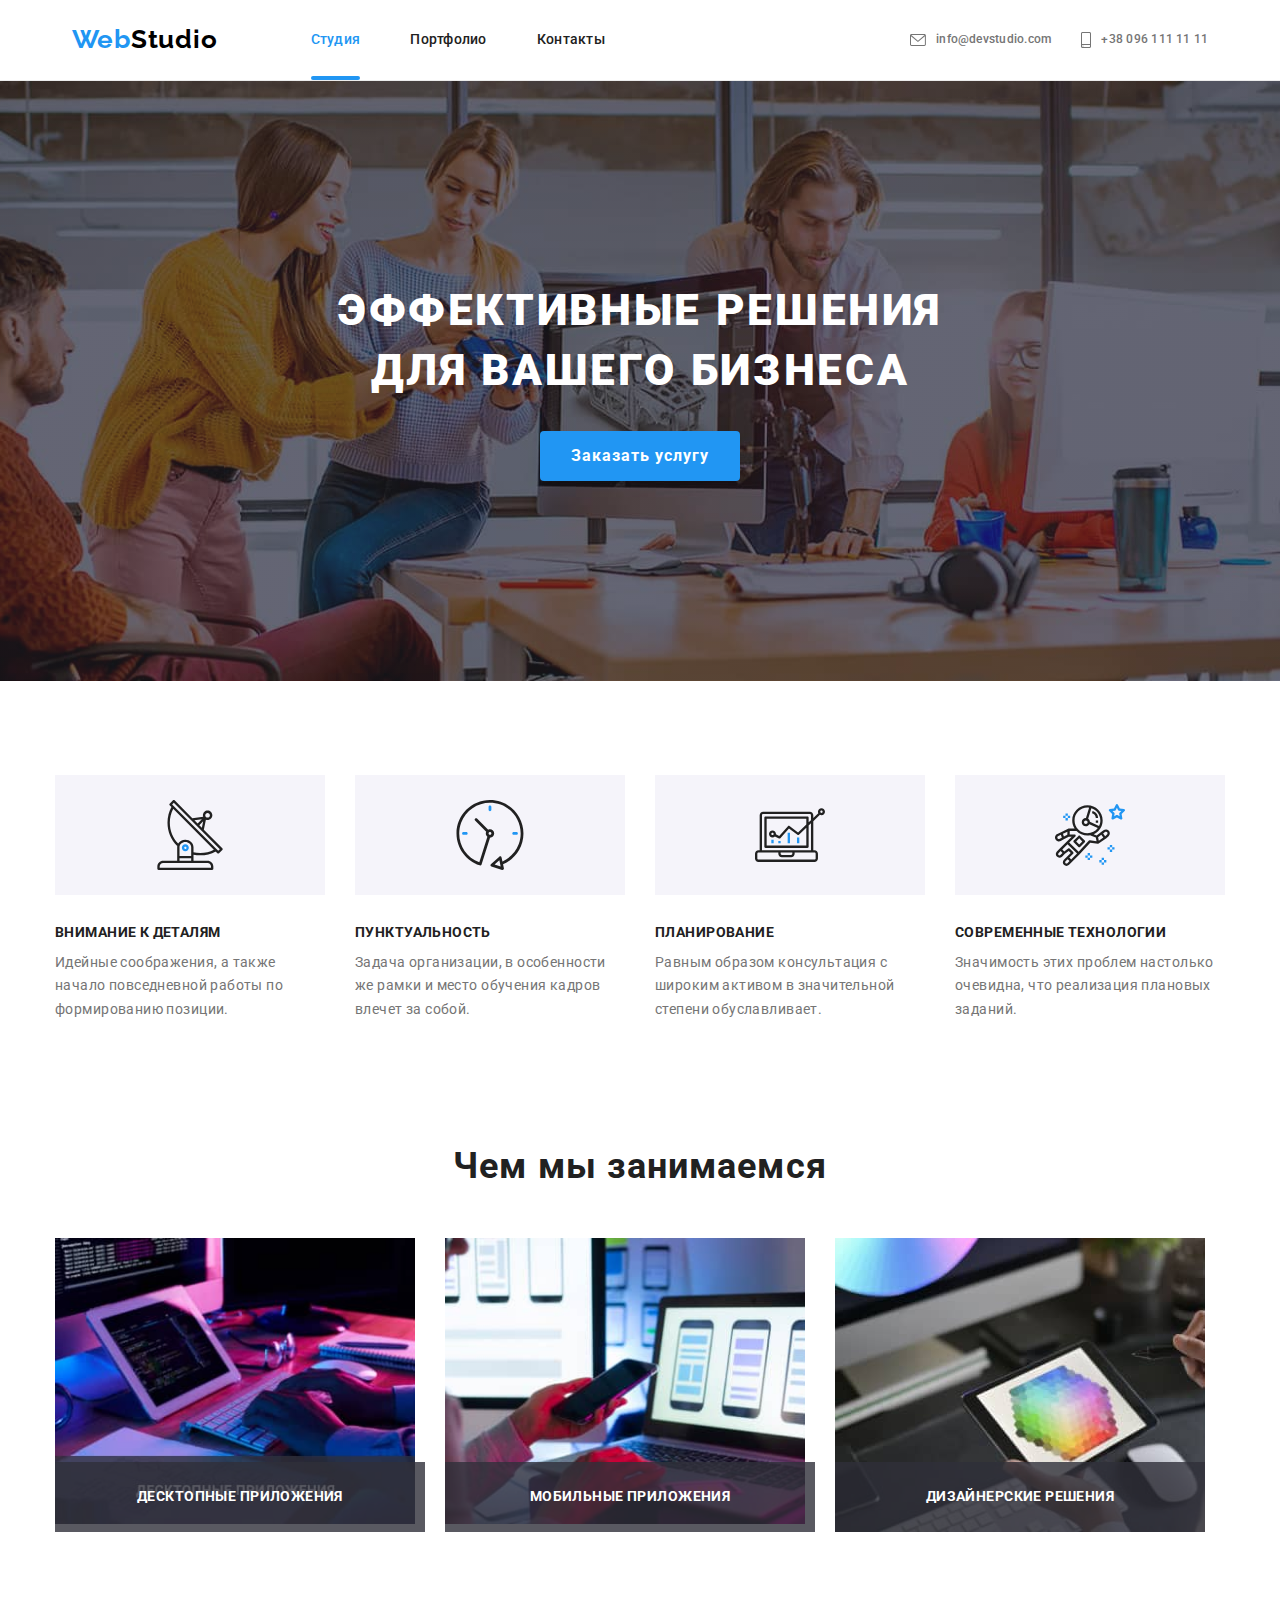
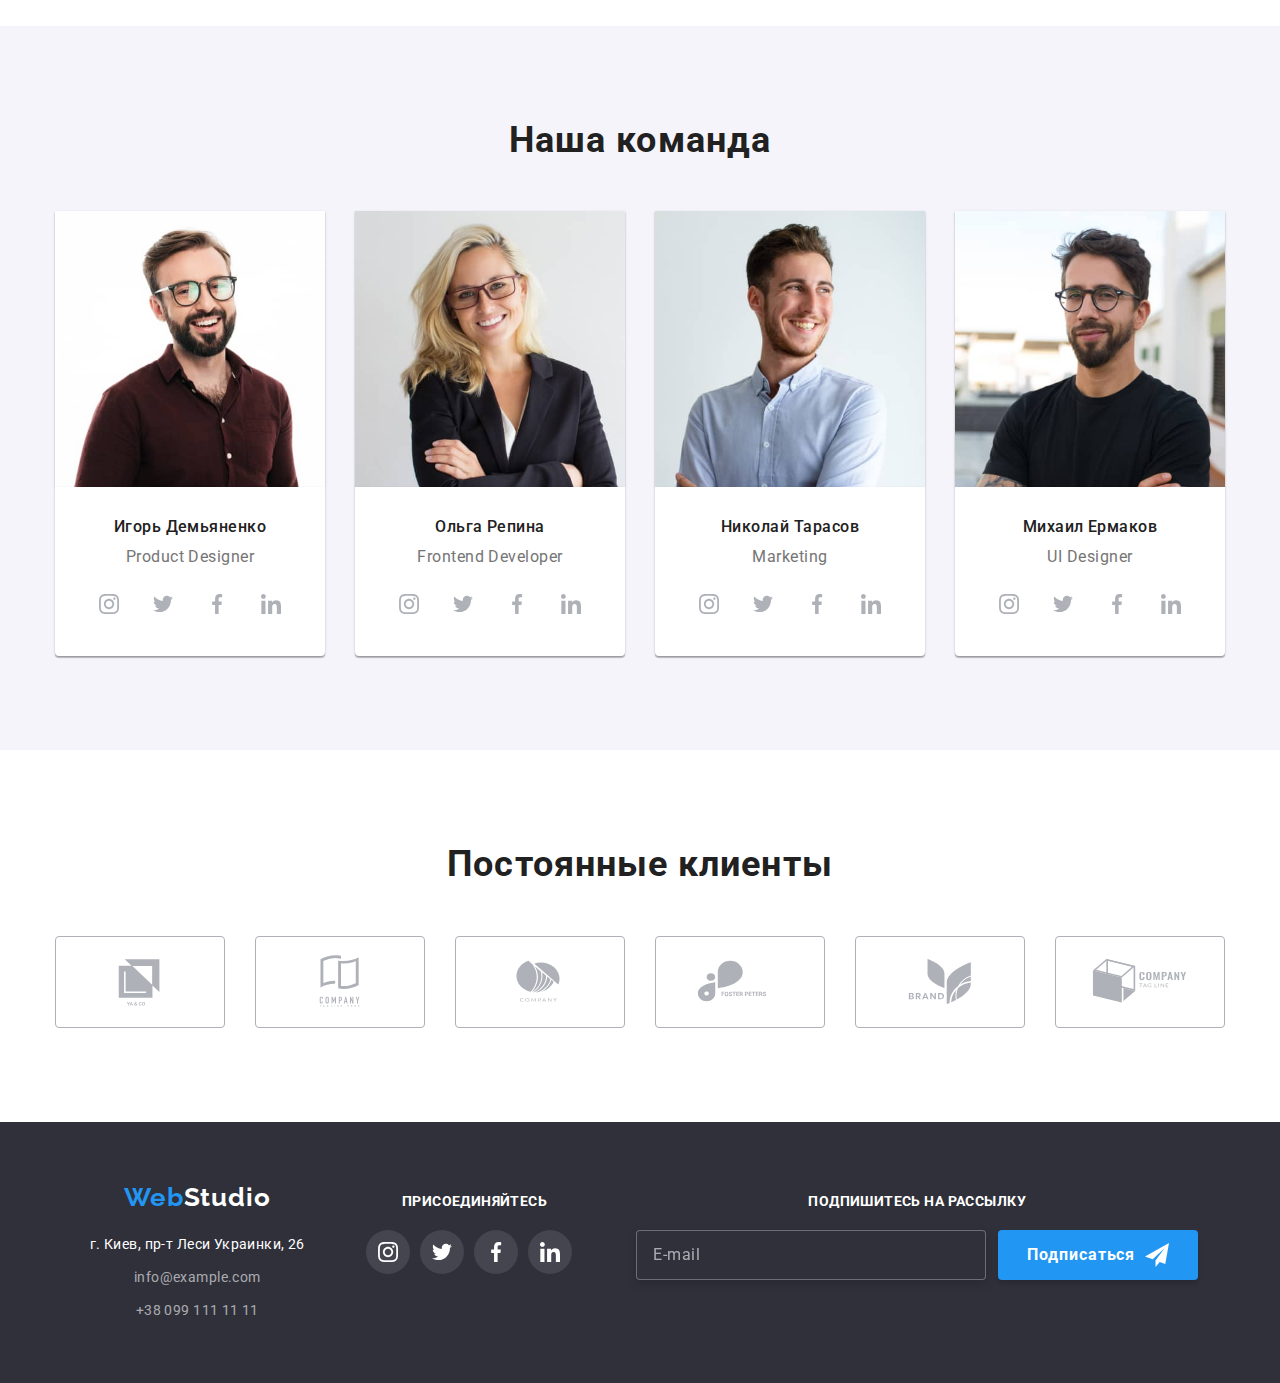
==== commit e7afdf57: "Правки" ====
--- a/index.html
+++ b/index.html
@@ -191,15 +191,27 @@
         <h2 class="section__title">Чем мы занимаемся</h2>
         <ul class="services-list list">
             <li class="services-list__item">
-                <img src="./images/box_1.jpg" alt="Человек работает на клавиатуре перед компьютером и планшетом" width="370">
+                <img 
+                srcset="./images/service1_1x.jpg, ./images/service1_2x.jpg 2x"
+                src="./images//service1_1x.jpg" 
+                alt="Человек работает на клавиатуре перед компьютером и планшетом" 
+                width="370">
                 <p class="services-list__description">Десктопные приложения</p>
             </li>
             <li class="services-list__item">
-                <img src="./images/box_2.jpg" alt="Человек работает на ноутбуке с телефоном в руках" width="370">
+                <img 
+                srcset="./images/service2_1x.jpg, ./images/service2_2x.jpg 2x"
+                src="./images/service2_1x.jpg" 
+                alt="Человек работает на ноутбуке с телефоном в руках" 
+                width="370">
                 <p class="services-list__description">Мобильные приложения</p>
             </li>
             <li class="services-list__item">
-                <img src="./images/box_3.jpg" alt="Человек работает на планшете со стилусом в руках" width="370">
+                <img 
+                srcset="./images/service3_1x.jpg, ./images/service3_2x.jpg 2x"
+                src="./images/service3_1x.jpg" 
+                alt="Человек работает на планшете со стилусом в руках" 
+                width="370">
                 <p class="services-list__description">Дизайнерские решения</p>
             </li>
         </ul>
@@ -217,7 +229,7 @@
                     srcset="./images/pd1x.jpg 1x, ./images/pd2x.jpg 2x"
                     src="./images/pd1x.jpg" 
                     alt="Фото Игоря Демьяненко" 
-                    width="450%" 
+                    width="450" 
                     class="team-list__pic">
                  
                     <div class="team-list__info">
@@ -260,7 +272,7 @@
                     srcset="./images/imgfd1x.jpg 1x, ./images/imgfd2x.jpg 2x"
                     src="./images/imgfd1x.jpg" 
                     alt="Фото Ольги Репиной" 
-                    width="450%" 
+                    width="450" 
                     class="team-list__pic">
                     <div class="team-list__info">
                         <h3 class="team-list__title">Ольга Репина</h3>
@@ -302,7 +314,7 @@
                     srcset="./images/imgm1x.jpg 1x, ./images/imgm2x.jpg 2x"
                     src="./images/imgm1x.jpg" 
                     alt="Фото Николая Тарасова" 
-                    width="450%" 
+                    width="450" 
                     class="team-list__pic">
                     <div class="team-list__info">
                         <h3 class="team-list__title">Николай Тарасов</h3>
@@ -344,7 +356,7 @@
                     srcset="./images/imgui1x.jpg 1x, ./images/imgui2x.jpg 2x"
                     src="./images/imgui1x.jpg" 
                     alt="Фото Михаила Ермакова" 
-                    width="450%" 
+                    width="450" 
                     class="team-list__pic">
                     <div class="team-list__info">
                         <h3 class="team-list__title">Михаил Ермаков</h3>
--- a/css/main.min.css
+++ b/css/main.min.css
@@ -1,2 +1,2 @@
-:root{--primary-text-color: #212121;--description-text-color: #757575;--accent-color: #2196f3;--white-text-color: #fff;--primary-bg-color: #ffffff;--secondary-bg-color: #2f303a;--bg-button-color: #f5f4fa;--secondary-gray-color: #afb1b8;--reserv-bg-color: #f5f4fa;--gallery-list-gap: 30px;--timing-funcion: cubic-bezier(0.4, 0, 0.2, 1);--font-family: Roboto, sans-serif;--secondary-font-family: 'Raleway', sans-serif}body{background-color:var(--primary-bg-color);color:var(--primary-text-color);font-family:var(--font-family);font-weight:400}.section__title{margin-bottom:50px;font-weight:700;font-size:36px;line-height:1.16;text-align:center;letter-spacing:0.03em}@media screen and (max-width: 1199px){.section__title{font-weight:bold;font-size:28px;line-height:1.17;text-align:center;letter-spacing:0.03em;color:var(--primary-text-color)}}h1,h2,h3,h4,h5,h6,p,ul{margin-bottom:0;margin-top:0}img{display:block;width:100%;height:auto}.list{padding:0;margin:0;list-style:none}.visually-hidden{position:absolute;clip:rect(0 0 0 0);width:1px;height:1px;margin:-1px}.logo{color:#000;font-family:var(--secondary-font-family);font-weight:700;font-size:26px;line-height:1.2;letter-spacing:0.03em;text-decoration:none}.logo--accent{color:var(--accent-color)}.logo--white{color:var(--white-text-color)}.logo--secondary{display:inline-block;margin-bottom:20px}.header{position:relative;border-bottom:1px solid #ececec}@media screen and (min-width: 768px){.header__container,.header__nav{display:-webkit-box;display:-ms-flexbox;display:flex;-webkit-box-align:center;-ms-flex-align:center;align-items:center}}@media screen and (min-width: 1200px){.header__container,.header__nav{-webkit-box-pack:center;-ms-flex-pack:center;justify-content:center}}.container{margin-left:auto;margin-right:auto}@media screen and (min-width: 480px){.container{width:480px}}@media screen and (min-width: 768px){.container{width:768px}}@media screen and (min-width: 1200px){.container{width:1200px;padding-left:15px;padding-right:15px}}.header__button{display:-webkit-inline-box;display:-ms-inline-flexbox;display:inline-flex;margin:0;padding:0;border:none;background-color:transparent;z-index:1000}@media screen and (min-width: 768px){.header__button{display:none}}.header__icon-cross{display:none}.header--is-open .header__icon-cross{display:block}.header--is-open .header__icon-cross:hover,.header--is-open .header__icon-cross:focus{fill:var(--accent-color)}.header__icon-menu:hover,.header__icon-menu:focus{fill:var(--accent-color)}.header--is-open .header__icon-menu{display:none}.header__container-menu{background-color:var(--primary-bg-color)}@media screen and (max-width: 767px){.header__container-menu{display:none;position:fixed;top:0;left:0;width:100%;height:100%;padding:48px 40px;z-index:999}.header__container-menu--is-open{display:-webkit-box;display:-ms-flexbox;display:flex;-webkit-box-orient:vertical;-webkit-box-direction:normal;-ms-flex-direction:column;flex-direction:column;-webkit-box-pack:justify;-ms-flex-pack:justify;justify-content:space-between}}@media screen and (min-width: 768px){.header__container-menu{display:-webkit-box;display:-ms-flexbox;display:flex;-webkit-box-align:center;-ms-flex-align:center;align-items:center}}.header__navigation{display:-webkit-box;display:-ms-flexbox;display:flex;-webkit-box-pack:justify;-ms-flex-pack:justify;justify-content:space-between;-webkit-box-align:center;-ms-flex-align:center;align-items:center}@media screen and (min-width: 768px){.header__main-logo{margin-right:88px}}@media screen and (min-width: 1200px){.header__main-logo{margin-right:93px}}@media screen and (max-width: 767px){.site-nav__item:not(:last-child){margin-bottom:32px}}@media screen and (min-width: 768px){.site-nav__item+.site-nav__item{margin-left:50px}}@media screen and (min-width: 768px){.site-nav__item:last-child{margin-right:84px}}@media screen and (min-width: 1200px){.site-nav__item:last-child{margin-right:305px}}@media screen and (max-width: 767px){.site-nav{display:-webkit-box;display:-ms-flexbox;display:flex;-webkit-box-orient:vertical;-webkit-box-direction:normal;-ms-flex-direction:column;flex-direction:column;-webkit-box-pack:start;-ms-flex-pack:start;justify-content:start;-webkit-box-align:start;-ms-flex-align:start;align-items:flex-start;margin:0;padding:0}}@media screen and (min-width: 768px){.site-nav{display:-webkit-box;display:-ms-flexbox;display:flex}}.site-nav__link{display:block;padding-top:32px;padding-bottom:32px;color:var(--primary-text-color);font-weight:500;font-size:14px;line-height:1.14;letter-spacing:0.02em;text-decoration:none;-webkit-transition:color 250ms var(--timing-funcion);transition:color 250ms var(--timing-funcion)}.site-nav__link:hover,.site-nav__link:focus{color:var(--accent-color)}@media screen and (max-width: 767px){.site-nav__link{padding:0;font-weight:500;font-size:40px;line-height:1.17;text-align:center;letter-spacing:0.02em}}.site-nav__link--current{position:relative;color:var(--accent-color)}@media screen and (min-width: 768px){.site-nav__link--current::after{content:'';position:absolute;display:block;bottom:0;width:100%;height:4px;background-color:var(--accent-color);border-radius:2px}}@media screen and (max-width: 767px){.contacts-list{display:-webkit-box;display:-ms-flexbox;display:flex;-webkit-box-orient:vertical;-webkit-box-direction:normal;-ms-flex-direction:column;flex-direction:column;-webkit-box-pack:start;-ms-flex-pack:start;justify-content:start;-webkit-box-align:start;-ms-flex-align:start;align-items:flex-start;margin:0;padding:0}}@media screen and (min-width: 768px){.contacts-list{display:-webkit-box;display:-ms-flexbox;display:flex;-webkit-box-orient:vertical;-webkit-box-direction:reverse;-ms-flex-direction:column-reverse;flex-direction:column-reverse}}@media screen and (min-width: 1200px){.contacts-list{-webkit-box-orient:horizontal;-webkit-box-direction:reverse;-ms-flex-direction:row-reverse;flex-direction:row-reverse;-webkit-box-pack:center;-ms-flex-pack:center;justify-content:center;-webkit-box-align:center;-ms-flex-align:center;align-items:center;margin-left:auto}}.contacts-list__item{margin-bottom:32px}@media screen and (max-width: 767px){.contacts-list__item:last-child{margin-bottom:64px}}@media screen and (min-width: 768px){.contacts-list__item:last-child{margin-bottom:10px}}@media screen and (min-width: 768px){.contacts-list__item{display:-webkit-box;display:-ms-flexbox;display:flex;-webkit-box-pack:start;-ms-flex-pack:start;justify-content:start;margin:0}}@media screen and (min-width: 1200px){.contacts-list__item{display:-webkit-box;display:-ms-flexbox;display:flex;-webkit-box-pack:center;-ms-flex-pack:center;justify-content:center;-webkit-box-align:center;-ms-flex-align:center;align-items:center;margin-right:0px}}@media screen and (min-width: 1200px){.contacts-list__item:last-child{margin-bottom:0;margin-right:30px}}@media screen and (min-width: 768px){.contacts{color:var(--description-text-color);font-weight:500;font-size:12px;line-height:1.16;letter-spacing:0.02em;text-decoration:none;-webkit-transition:color 250ms var(--timing-funcion);transition:color 250ms var(--timing-funcion)}}.contacts:hover,.contacts:focus{color:var(--accent-color)}@media screen and (min-width: 1200px){.contacts{display:-webkit-box;display:-ms-flexbox;display:flex;-webkit-box-pack:center;-ms-flex-pack:center;justify-content:center;-webkit-box-align:center;-ms-flex-align:center;align-items:center}}.contacts__logo{margin-right:10px;fill:currentColor}@media screen and (max-width: 767px){.contacts__logo{display:none}}@media screen and (max-width: 767px){.contacts__tel{text-decoration:none;font-weight:500;font-size:34px;line-height:1.17;letter-spacing:0.02em;color:var(--accent-color)}}@media screen and (max-width: 767px){.contacts__email{text-decoration:none;font-weight:500;font-size:24px;line-height:1.16;letter-spacing:0.02em;color:var(--description-text-color)}}@media screen and (max-width: 767px){.header__social-networks{display:-webkit-box;display:-ms-flexbox;display:flex;-webkit-box-orient:horizontal;-webkit-box-direction:normal;-ms-flex-direction:row;flex-direction:row;-webkit-box-pack:start;-ms-flex-pack:start;justify-content:start;-webkit-box-align:start;-ms-flex-align:start;align-items:flex-start;width:100%;margin:0;padding:0}}.header__networks-item{width:100%}@media screen and (max-width: 767px){.header__networks-item:not(:last-child){border-right:1px solid rgba(33,33,33,0.2);padding-right:5px;margin-right:10px}}@media screen and (min-width: 768px){.header__networks-item:not(:last-child){display:none}}@media screen and (max-width: 767px){.header__networks-link{text-decoration:none;font-weight:500;font-size:18px;line-height:1.22;letter-spacing:0.02em;color:var(--accent-color)}}@media screen and (min-width: 768px){.header__networks-link{display:none}}.hero-section{padding:118px 0px;text-align:center;margin-left:auto;margin-right:auto;background-color:#c4c4c4;background-image:-webkit-gradient(linear, left top, right top, from(rgba(47,48,58,0.4)), to(rgba(47,48,58,0.4))),url(../images/bgphoto1x.jpg);background-image:linear-gradient(to right, rgba(47,48,58,0.4), rgba(47,48,58,0.4)),url(../images/bgphoto1x.jpg);background-repeat:no-repeat;background-size:cover;background-position:center}@media (min-device-pixel-ratio: 2), (-webkit-min-device-pixel-ratio: 2), (min-resolution: 192dpi), (min-resolution: 2dppx){.hero-section{background-image:-webkit-gradient(linear, left top, right top, from(rgba(47,48,58,0.4)), to(rgba(47,48,58,0.4))),url(../images/bgphoto2x.jpg);background-image:linear-gradient(to right, rgba(47,48,58,0.4), rgba(47,48,58,0.4)),url(../images/bgphoto2x.jpg)}}@media screen and (min-width: 768px){.hero-section{background-image:-webkit-gradient(linear, left top, right top, from(rgba(47,48,58,0.4)), to(rgba(47,48,58,0.4))),url(../images/bgpgototablet1x.jpg);background-image:linear-gradient(to right, rgba(47,48,58,0.4), rgba(47,48,58,0.4)),url(../images/bgpgototablet1x.jpg)}}@media screen and (min-width: 768px) and (min-device-pixel-ratio: 2), screen and (min-width: 768px) and (-webkit-min-device-pixel-ratio: 2), screen and (min-width: 768px) and (min-resolution: 192dpi), screen and (min-width: 768px) and (min-resolution: 2dppx){.hero-section{background-image:-webkit-gradient(linear, left top, right top, from(rgba(47,48,58,0.4)), to(rgba(47,48,58,0.4))),url(../images/bgpgototablet2x.jpg);background-image:linear-gradient(to right, rgba(47,48,58,0.4), rgba(47,48,58,0.4)),url(../images/bgpgototablet2x.jpg)}}@media screen and (min-width: 1200px){.hero-section{padding:200px 0px;max-width:1600px;background-image:-webkit-gradient(linear, left top, right top, from(rgba(47,48,58,0.4)), to(rgba(47,48,58,0.4))),url(../images/bgimagedesktop1x.jpg);background-image:linear-gradient(to right, rgba(47,48,58,0.4), rgba(47,48,58,0.4)),url(../images/bgimagedesktop1x.jpg)}}@media screen and (min-width: 1200px) and (min-device-pixel-ratio: 2), screen and (min-width: 1200px) and (-webkit-min-device-pixel-ratio: 2), screen and (min-width: 1200px) and (min-resolution: 192dpi), screen and (min-width: 1200px) and (min-resolution: 2dppx){.hero-section{background-image:-webkit-gradient(linear, left top, right top, from(rgba(47,48,58,0.4)), to(rgba(47,48,58,0.4))),url(../images/bgimagedesktop2x.jpg);background-image:linear-gradient(to right, rgba(47,48,58,0.4), rgba(47,48,58,0.4)),url(../images/bgimagedesktop2x.jpg)}}.hero-section__title{max-width:360px;margin-bottom:30px;margin-left:auto;margin-right:auto;-webkit-box-align:center;-ms-flex-align:center;align-items:center;font-weight:900;font-size:26px;line-height:1.62;text-align:center;letter-spacing:0.06em;text-transform:uppercase;color:var(--white-text-color);text-transform:uppercase}@media screen and (min-width: 1200px){.hero-section__title{max-width:696px;font-weight:900;font-size:44px;line-height:1.36}}.hero-section__button{width:200px;height:50px;background-color:var(--accent-color);color:var(--primary-bg-color);font-family:inherit;font-weight:700;font-size:16px;line-height:1.87;-webkit-box-align:center;-ms-flex-align:center;align-items:center;text-align:center;letter-spacing:0.06em;cursor:pointer;border:none;-webkit-box-shadow:0px 4px 4px rgba(0,0,0,0.15);box-shadow:0px 4px 4px rgba(0,0,0,0.15);border-radius:4px;-webkit-transition:background-color 250ms var(--timing-funcion),-webkit-box-shadow 250ms var(--timing-funcion);transition:background-color 250ms var(--timing-funcion),-webkit-box-shadow 250ms var(--timing-funcion);transition:background-color 250ms var(--timing-funcion),box-shadow 250ms var(--timing-funcion);transition:background-color 250ms var(--timing-funcion),box-shadow 250ms var(--timing-funcion),-webkit-box-shadow 250ms var(--timing-funcion)}.hero-section__button:hover,.hero-section__button:focus{background-color:#188ce8;color:var(--white-text-color)}.backdrop{overflow-y:scroll}@media screen and (max-width: 767px){.backdrop{position:fixed;top:0;left:0;width:100vw;height:100%;background-color:rgba(0,0,0,0.2);padding:94px 15px}.backdrop--is-hidden{visibility:hidden;opacity:0;pointer-events:none}}@media screen and (min-width: 768px){.backdrop{position:fixed;top:0;left:0;bottom:0;right:0;width:100vw;height:100%;background-color:rgba(0,0,0,0.2);z-index:999;opacity:1;visibility:visible;-webkit-transition:opacity 250ms var(--timing-funcion),visibility 250ms var(--timing-funcion);transition:opacity 250ms var(--timing-funcion),visibility 250ms var(--timing-funcion)}.backdrop--is-hidden{visibility:hidden;opacity:0;pointer-events:none}}.modal-section{background-color:var(--primary-bg-color);z-index:999}@media screen and (max-width: 767px){.modal-section{padding:40px;max-width:450px;position:relative}}@media screen and (min-width: 768px){.modal-section{position:absolute;top:50%;left:50%;max-width:528px;width:100%;padding:40px;-webkit-transform:translate(-50%, -50%) scale(1);transform:translate(-50%, -50%) scale(1);-webkit-transition:-webkit-transform 250ms var(--timing-funcion);transition:-webkit-transform 250ms var(--timing-funcion);transition:transform 250ms var(--timing-funcion);transition:transform 250ms var(--timing-funcion), -webkit-transform 250ms var(--timing-funcion)}}@media screen and (min-width: 1200px){.modal-section{width:528px}}.backdrop--is-hidden .modal{-webkit-transform:translate(-50%, -50%) scale(0.9);transform:translate(-50%, -50%) scale(0.9)}.close-button{position:absolute;top:8px;right:8px;background-color:transparent;border:transparent}.close-button__logo{border:1px solid rgba(0,0,0,0.1);border-radius:50%;display:-webkit-inline-box;display:-ms-inline-flexbox;display:inline-flex}.close-button__logo:hover,.close-button__logo:focus{fill:var(--accent-color)}.close-button:focus-within>.close-button__logo{fill:var(--accent-color)}.modal-form{display:-webkit-box;display:-ms-flexbox;display:flex;-webkit-box-orient:vertical;-webkit-box-direction:normal;-ms-flex-direction:column;flex-direction:column;-webkit-box-pack:center;-ms-flex-pack:center;justify-content:center;-webkit-box-align:center;-ms-flex-align:center;align-items:center}.modal-form__title{font-weight:bold;font-size:20px;line-height:1.5;text-align:center;letter-spacing:0.03em}@media screen and (max-width: 359px){.modal-form__title{width:260px}}@media screen and (min-width: 360px){.modal-form__title{width:315px}}@media screen and (min-width: 480px){.modal-form__title{width:370px}}@media screen and (min-width: 1200px){.modal-form__title{width:448px;height:40px}}.modal-form__input-group{display:-webkit-box;display:-ms-flexbox;display:flex;-webkit-box-orient:vertical;-webkit-box-direction:normal;-ms-flex-direction:column;flex-direction:column;-webkit-box-pack:center;-ms-flex-pack:center;justify-content:center;-webkit-box-align:center;-ms-flex-align:center;align-items:center;margin-bottom:20px;margin-top:12px}.modal-form__label{position:relative;margin-bottom:10px;-webkit-transition:fill 250ms var(--timing-funcion);transition:fill 250ms var(--timing-funcion)}.modal-form__label:hover,.modal-form__label:focus{fill:var(--accent-color)}.modal-form__logo{position:absolute;left:12px;top:29px}.modal-form__logo:focus{color:var(--accent-color)}.modal-form__input:focus-within+.modal-form__logo{fill:var(--accent-color)}.modal-form__text{display:-webkit-box;display:-ms-flexbox;display:flex;-webkit-box-pack:start;-ms-flex-pack:start;justify-content:start;font-weight:normal;margin-bottom:4px;font-size:12px;line-height:1.16;letter-spacing:0.01em;color:var(--description-text-color)}.modal-form__input{padding:11px 42px;border:1px solid rgba(33,33,33,0.2);border-radius:4px;outline:none;-webkit-transition:border-color 250ms var(--timing-funcion);transition:border-color 250ms var(--timing-funcion)}.modal-form__input:hover,.modal-form__input:focus{border-color:var(--accent-color)}@media screen and (max-width: 359px){.modal-form__input{width:260px}}@media screen and (min-width: 360px){.modal-form__input{width:315px}}@media screen and (min-width: 480px){.modal-form__input{width:370px}}@media screen and (min-width: 1200px){.modal-form__input{width:448px;height:40px}}.modal-form__textarea{resize:none;padding:12px 16px;width:448px;height:120px;border:1px solid rgba(33,33,33,0.2);-webkit-box-sizing:border-box;box-sizing:border-box;border-radius:4px;outline:none;-webkit-transition:border-color 250ms var(--timing-funcion);transition:border-color 250ms var(--timing-funcion)}.modal-form__textarea::-webkit-input-placeholder{font-size:12px;line-height:1.16;letter-spacing:0.01em;color:rgba(117,117,117,0.5)}.modal-form__textarea:-ms-input-placeholder{font-size:12px;line-height:1.16;letter-spacing:0.01em;color:rgba(117,117,117,0.5)}.modal-form__textarea::-ms-input-placeholder{font-size:12px;line-height:1.16;letter-spacing:0.01em;color:rgba(117,117,117,0.5)}.modal-form__textarea::placeholder{font-size:12px;line-height:1.16;letter-spacing:0.01em;color:rgba(117,117,117,0.5)}.modal-form__textarea:hover,.modal-form__textarea:focus{border-color:var(--accent-color)}@media screen and (max-width: 359px){.modal-form__textarea{width:260px}}@media screen and (min-width: 360px){.modal-form__textarea{width:315px}}@media screen and (min-width: 480px){.modal-form__textarea{width:370px}}@media screen and (min-width: 1200px){.modal-form__textarea{width:448px}}.checkbox-group{margin-bottom:30px}@media screen and (min-width: 480px){.checkbox-group{width:370px}}@media screen and (min-width: 1200px){.checkbox-group{width:425px}}@media screen and (min-width: 1200px){.checkbox-group__label{display:-webkit-box;display:-ms-flexbox;display:flex;-webkit-box-pack:center;-ms-flex-pack:center;justify-content:center;-webkit-box-align:center;-ms-flex-align:center;align-items:center}}.checkbox-group__text{font-size:14px;line-height:1.71;letter-spacing:0.03em;color:var(--description-text-color)}@media screen and (max-width: 767px){.checkbox-group__text{width:370px;margin-bottom:20px;font-size:12px;line-height:1.16;letter-spacing:0.03em;color:var(--description-text-color)}}.checkbox-group__input{position:absolute;width:1px;height:1px;margin:-1px;border:0;padding:0;white-space:nowrap;-webkit-clip-path:inset(100%);clip-path:inset(100%);clip:rect(0 0 0 0);overflow:hidden}.checkbox-group__link{color:#2196f3}.checkbox-group__icon{margin-right:5px;fill:var(--white-text-color);border:2px solid var(--primary-text-color);border-radius:2px;background-origin:border-box;-webkit-transition:border-color 250ms var(--timing-funcion),background-color 250ms var(--timing-funcion);transition:border-color 250ms var(--timing-funcion),background-color 250ms var(--timing-funcion)}.checkbox-group__input:checked+.checkbox-group__icon{background-color:var(--accent-color);border-color:var(--accent-color)}@media screen and (max-width: 1199px){.benefits-section,.team-section{padding:60px 15px}}@media screen and (min-width: 1200px){.benefits-section,.team-section{padding:94px 0px}}@media screen and (max-width: 767px){.benefits-list{display:block}}@media screen and (min-width: 768px){.benefits-list{display:-webkit-box;display:-ms-flexbox;display:flex;-ms-flex-wrap:wrap;flex-wrap:wrap;margin-left:-15px;margin-top:-15px}}@media screen and (min-width: 1200px){.benefits-list{margin-left:0;margin-top:0}}.benefits-list__title{margin-bottom:10px;font-weight:700;font-size:14px;line-height:1.14;letter-spacing:0.03em;text-transform:uppercase}@media screen and (max-width: 767px){.benefits-list__title{text-align:center;margin-bottom:10px}}.benefits-list__description{color:var(--description-text-color);font-size:14px;line-height:1.7;letter-spacing:0.03em}@media screen and (max-width: 767px){.benefits-list__description{text-align:justify;margin-bottom:30px}}@media screen and (min-width: 768px){.benefits-list__description{width:354px;margin-bottom:30px}}@media screen and (min-width: 1200px){.benefits-list__description{width:270px}}.benefits-list__logo{display:-webkit-box;display:-ms-flexbox;display:flex;-webkit-box-pack:center;-ms-flex-pack:center;justify-content:center;-webkit-box-align:center;-ms-flex-align:center;align-items:center;height:120px;background-color:var(--reserv-bg-color)}@media screen and (max-width: 767px){.benefits-list__logo{margin-bottom:30px}}@media screen and (min-width: 768px){.benefits-list__logo{width:354px;margin-bottom:30px}}@media screen and (min-width: 1200px){.benefits-list__logo{width:270px;margin-bottom:30px}}.benefits-list__item{width:100%}@media screen and (min-width: 768px){.benefits-list__item{margin-left:15px;margin-top:15px;-ms-flex-preferred-size:calc((100% - 30px) / 2);flex-basis:calc((100% - 30px) / 2)}}@media screen and (min-width: 1200px){.benefits-list__item{display:-webkit-box;display:-ms-flexbox;display:flex;-webkit-box-pack:center;-ms-flex-pack:center;justify-content:center;-webkit-box-align:center;-ms-flex-align:center;align-items:center;-webkit-box-orient:vertical;-webkit-box-direction:normal;-ms-flex-direction:column;flex-direction:column;width:270px;-ms-flex-preferred-size:calc((100% - 90px) / 4);flex-basis:calc((100% - 90px) / 4);margin-left:0;margin-top:0;margin-right:30px}.benefits-list__item:last-child{margin-right:0}}.services-section{padding-bottom:94px}@media screen and (max-width: 1199px){.services-section{display:none}}.services-list{display:-webkit-box;display:-ms-flexbox;display:flex}.services-list__description{position:absolute;bottom:0;left:0;width:370px;height:70px;display:-webkit-box;display:-ms-flexbox;display:flex;-webkit-box-pack:center;-ms-flex-pack:center;justify-content:center;-webkit-box-align:center;-ms-flex-align:center;align-items:center;-ms-flex-line-pack:center;align-content:center;font-weight:bold;font-size:14px;line-height:1.14;text-align:center;letter-spacing:0.03em;text-transform:uppercase;color:var(--white-text-color);background-color:rgba(47,48,58,0.8)}.services-list__item{position:relative}.services-list__item:not(:last-child){-ms-flex-preferred-size:calc(100% / 3 - 30px);flex-basis:calc(100% / 3 - 30px);margin-right:30px}.team-section{background-color:var(--reserv-bg-color);width:100%}.team-list{display:-webkit-box;display:-ms-flexbox;display:flex}@media screen and (max-width: 767px){.team-list{display:block}}@media screen and (min-width: 768px){.team-list{display:-webkit-box;display:-ms-flexbox;display:flex;-ms-flex-wrap:wrap;flex-wrap:wrap;margin-left:-30px;margin-top:-30px}}@media screen and (min-width: 1200px){.team-list{margin-left:0;margin-top:0}}.team-list__title{margin-bottom:10px;font-weight:500;font-size:16px;line-height:1.2;text-align:center;letter-spacing:0.03em}.team-list__description{color:var(--description-text-color);font-size:16px;line-height:1.2;text-align:center;letter-spacing:0.03em;margin-bottom:16px}.team-list__info{padding-top:30px;padding-bottom:30px;background-color:#fff;-webkit-box-shadow:0px 1px 3px rgba(0,0,0,0.12),0px 1px 1px rgba(0,0,0,0.14),0px 2px 1px rgba(0,0,0,0.2);box-shadow:0px 1px 3px rgba(0,0,0,0.12),0px 1px 1px rgba(0,0,0,0.14),0px 2px 1px rgba(0,0,0,0.2);border-radius:0px 0px 4px 4px}@media screen and (min-width: 768px){.team-list__info{width:354px}}@media screen and (min-width: 1200px){.team-list__info{width:270px}}.team-list__pic{-webkit-box-shadow:0px 1px 3px rgba(0,0,0,0.12),0px 1px 1px rgba(0,0,0,0.14),0px 2px 1px rgba(0,0,0,0.2);box-shadow:0px 1px 3px rgba(0,0,0,0.12),0px 1px 1px rgba(0,0,0,0.14),0px 2px 1px rgba(0,0,0,0.2)}@media screen and (min-width: 768px){.team-list__pic{width:354px}}@media screen and (min-width: 1200px){.team-list__pic{width:270px}}.team-list__item{width:270px}.team-list__item:last-child{margin-right:0}@media screen and (max-width: 767px){.team-list__item{width:100%;margin-right:0;margin-bottom:30px}.team-list__item:last-child{margin-bottom:0}}@media screen and (min-width: 768px){.team-list__item{display:inline-block;margin-left:30px;margin-top:30px;-ms-flex-preferred-size:calc((100% - 60px) / 2);flex-basis:calc((100% - 60px) / 2);margin-right:0}}@media screen and (min-width: 1200px){.team-list__item{display:-webkit-box;display:-ms-flexbox;display:flex;-webkit-box-pack:center;-ms-flex-pack:center;justify-content:center;-webkit-box-align:center;-ms-flex-align:center;align-items:center;-webkit-box-orient:vertical;-webkit-box-direction:normal;-ms-flex-direction:column;flex-direction:column;width:270px;-ms-flex-preferred-size:calc((100% - 90px) / 4);flex-basis:calc((100% - 90px) / 4);margin-left:0;margin-top:0;margin-right:30px}.team-list__item:last-child{margin-right:0}}.social-networks{display:-webkit-box;display:-ms-flexbox;display:flex;-webkit-box-pack:center;-ms-flex-pack:center;justify-content:center;-webkit-box-align:center;-ms-flex-align:center;align-items:center}.social-networks__logo{fill:currentColor}.social-networks__item{margin-right:10px;width:44px;height:44px}.social-networks__item:last-child{margin-right:0}.social-networks__link{display:-webkit-box;display:-ms-flexbox;display:flex;-webkit-box-pack:center;-ms-flex-pack:center;justify-content:center;-webkit-box-align:center;-ms-flex-align:center;align-items:center;border-radius:50%;width:100%;height:100%;color:var(--secondary-gray-color);-webkit-transition:background-color 250ms var(--timing-funcion),color 250ms var(--timing-funcion);transition:background-color 250ms var(--timing-funcion),color 250ms var(--timing-funcion)}.social-networks__link:hover,.social-networks__link:focus{background-color:var(--accent-color);color:var(--white-text-color)}@media screen and (max-width: 1199px){.clients-section{padding:60px 15px}}@media screen and (min-width: 1200px){.clients-section{padding-top:94px;padding-bottom:94px}}@media screen and (max-width: 767px){.clients-list{display:-webkit-box;display:-ms-flexbox;display:flex;-ms-flex-wrap:wrap;flex-wrap:wrap;margin-right:-30px}}@media screen and (min-width: 768px){.clients-list{display:-webkit-box;display:-ms-flexbox;display:flex;-ms-flex-wrap:wrap;flex-wrap:wrap;margin-left:0;margin-top:0}}@media screen and (min-width: 1200px){.clients-list{display:-webkit-box;display:-ms-flexbox;display:flex;-webkit-box-pack:center;-ms-flex-pack:center;justify-content:center;-webkit-box-align:center;-ms-flex-align:center;align-items:center;-ms-flex-wrap:nowrap;flex-wrap:nowrap}}.clients-list__logo{fill:currentColor}@media screen and (max-width: 767px){.clients-list__logo{width:100%}}@media screen and (max-width: 767px){.clients-list__item{width:100%;height:92px;margin-right:30px;margin-bottom:30px;-ms-flex-preferred-size:calc((100% - 60px) / 2);flex-basis:calc((100% - 60px) / 2)}.clients-list__item:nth-last-child(-n+2){margin-bottom:0}.clients-list__item:nth-child(2n){margin-right:0}}@media screen and (min-width: 768px){.clients-list__item{display:-webkit-box;display:-ms-flexbox;display:flex;-webkit-box-pack:center;-ms-flex-pack:center;justify-content:center;-webkit-box-align:center;-ms-flex-align:center;align-items:center;-webkit-box-orient:vertical;-webkit-box-direction:normal;-ms-flex-direction:column;flex-direction:column;width:226px;-ms-flex-preferred-size:calc((100% - 60px) / 3);flex-basis:calc((100% - 60px) / 3);margin-left:0;margin-top:0;margin-right:30px;margin-bottom:30px}.clients-list__item:nth-last-child(-n+3){margin-bottom:0}.clients-list__item:nth-child(3n+3){margin-right:0}}@media screen and (min-width: 1200px){.clients-list__item{display:-webkit-box;display:-ms-flexbox;display:flex;-webkit-box-pack:center;-ms-flex-pack:center;justify-content:center;-webkit-box-align:center;-ms-flex-align:center;align-items:center;margin-right:30px;width:170px;height:92px;margin-right:30px;margin-bottom:0}.clients-list__item:nth-child(3n+3){margin-right:30px}.clients-list__item:last-child{margin-right:0}}.clients-list__link{display:-webkit-box;display:-ms-flexbox;display:flex;-webkit-box-pack:center;-ms-flex-pack:center;justify-content:center;-webkit-box-align:center;-ms-flex-align:center;align-items:center;color:var(--secondary-gray-color);border:1px solid var(--secondary-gray-color);-webkit-box-sizing:border-box;box-sizing:border-box;border-radius:4px;-webkit-transition:color 250ms var(--timing-funcion),border 250ms var(--timing-funcion);transition:color 250ms var(--timing-funcion),border 250ms var(--timing-funcion)}.clients-list__link:hover,.clients-list__link:focus{color:var(--accent-color);border:1px solid var(--accent-color);border-radius:4px}@media screen and (max-width: 767px){.clients-list__link{height:92px}}@media screen and (min-width: 768px){.clients-list__link{width:226px;height:92px}}@media screen and (min-width: 1200px){.clients-list__link{width:170px}}.footer{padding:60px 15px;background-color:var(--secondary-bg-color)}@media screen and (min-width: 768px){.footer__container{display:-webkit-box;display:-ms-flexbox;display:flex;-webkit-box-align:baseline;-ms-flex-align:baseline;align-items:baseline;-ms-flex-pack:distribute;justify-content:space-around;-ms-flex-wrap:wrap;flex-wrap:wrap}}@media screen and (max-width: 767px){.footer{text-align:center}}@media screen and (max-width: 767px){.logo__secondary{display:block;text-align:center;margin-right:0px;margin-bottom:20px}}@media screen and (max-width: 767px){.address{margin-right:auto;margin-left:auto}}.address__text{display:inline-block;margin-bottom:9px;color:var(--white-text-color);font-family:Roboto;font-style:normal;font-size:14px;line-height:1.71;letter-spacing:0.03em}.address__list{max-width:231px}@media screen and (max-width: 767px){.address__list{margin-right:auto;margin-left:auto;margin-bottom:60px}}.address__item{display:inline-block;margin-bottom:9px;color:rgba(255,255,255,0.6);font-family:Roboto;font-style:normal;font-size:14px;line-height:1.71;letter-spacing:0.03em;text-decoration:none;-webkit-transition:color 250ms var(--timing-funcion);transition:color 250ms var(--timing-funcion)}.address__item:last-child{margin-bottom:0}.address__item:hover,.address__item:focus{color:var(--accent-color)}.footer-community{margin-right:93px}@media screen and (max-width: 767px){.footer-community{margin-right:0}}@media screen and (min-width: 768px){.footer-community{margin-right:0}}.footer-community__invite{margin-bottom:20px;font-style:normal;font-weight:bold;font-size:14px;line-height:1.14;letter-spacing:0.03em;text-transform:uppercase;color:var(--white-text-color)}@media screen and (max-width: 767px){.footer-community__invite{margin-bottom:20px}}.footer-community__list{display:-webkit-box;display:-ms-flexbox;display:flex}@media screen and (max-width: 767px){.footer-community__list{-webkit-box-pack:center;-ms-flex-pack:center;justify-content:center;margin-bottom:60px}}.footer-community__item{margin-right:10px;width:44px;height:44px}.footer-community__logo{fill:currentColor}.footer-community__link{display:-webkit-box;display:-ms-flexbox;display:flex;-webkit-box-pack:center;-ms-flex-pack:center;justify-content:center;-webkit-box-align:center;-ms-flex-align:center;align-items:center;border-radius:50%;width:100%;height:100%;background-color:rgba(255,255,255,0.1);color:var(--white-text-color);-webkit-transition:background-color 250ms var(--timing-funcion);transition:background-color 250ms var(--timing-funcion)}.footer-community__link:hover,.footer-community__link:focus{background-color:var(--accent-color);color:var(--white-text-color)}.subscribe-section__container{display:-webkit-box;display:-ms-flexbox;display:flex;-webkit-box-orient:horizontal;-webkit-box-direction:normal;-ms-flex-direction:row;flex-direction:row}@media screen and (max-width: 767px){.subscribe-section__container{-webkit-box-orient:vertical;-webkit-box-direction:normal;-ms-flex-direction:column;flex-direction:column;-webkit-box-pack:center;-ms-flex-pack:center;justify-content:center;-webkit-box-align:center;-ms-flex-align:center;align-items:center;margin-bottom:60px}}@media screen and (min-width: 768px){.subscribe-section__container{display:-webkit-box;display:-ms-flexbox;display:flex;-webkit-box-orient:vertical;-webkit-box-direction:normal;-ms-flex-direction:column;flex-direction:column;-webkit-box-align:center;-ms-flex-align:center;align-items:center}}@media screen and (min-width: 1200px){.subscribe-section__container{display:-webkit-box;display:-ms-flexbox;display:flex;-webkit-box-orient:horizontal;-webkit-box-direction:normal;-ms-flex-direction:row;flex-direction:row;-webkit-box-align:baseline;-ms-flex-align:baseline;align-items:baseline}}.subscribe-section__label{display:-webkit-box;display:-ms-flexbox;display:flex;-webkit-box-orient:horizontal;-webkit-box-direction:normal;-ms-flex-direction:row;flex-direction:row}@media screen and (max-width: 767px){.subscribe-section__label{width:100%}}.subscribe-section__title{margin-bottom:20px;font-weight:700;font-size:14px;line-height:1.14;letter-spacing:0.03em;text-transform:uppercase;color:var(--white-text-color)}@media screen and (max-width: 767px){.subscribe-section__title{margin-bottom:20px}}@media screen and (min-width: 768px){.subscribe-section__title{text-align:center;margin-top:60px;margin-bottom:20px}}@media screen and (min-width: 1200px){.subscribe-section__title{margin-top:0}}.subscribe-section__logo{margin-left:10px;fill:#fff}.subscribe-section__input{padding:15px 16px;width:350px;height:50px;margin-right:12px;background-color:#2f303a;border:1px solid rgba(255,255,255,0.3);-webkit-filter:drop-shadow(0px 4px 4px rgba(0,0,0,0.15));filter:drop-shadow(0px 4px 4px rgba(0,0,0,0.15));border-radius:4px;color:rgba(255,255,255,0.6)}@media screen and (max-width: 767px){.subscribe-section__input{margin-bottom:20px;margin-right:0;width:100%}}@media screen and (min-width: 768px){.subscribe-section__input{margin-bottom:20px}}.subscribe-section__input::-webkit-input-placeholder{font-size:16px;line-height:1.25;letter-spacing:0.03em;color:rgba(255,255,255,0.6)}.subscribe-section__input:-ms-input-placeholder{font-size:16px;line-height:1.25;letter-spacing:0.03em;color:rgba(255,255,255,0.6)}.subscribe-section__input::-ms-input-placeholder{font-size:16px;line-height:1.25;letter-spacing:0.03em;color:rgba(255,255,255,0.6)}.subscribe-section__input::placeholder{font-size:16px;line-height:1.25;letter-spacing:0.03em;color:rgba(255,255,255,0.6)}.subscribe-section__button{display:-webkit-box;display:-ms-flexbox;display:flex;-webkit-box-pack:center;-ms-flex-pack:center;justify-content:center;-webkit-box-align:center;-ms-flex-align:center;align-items:center;width:200px;height:50px;background-color:var(--accent-color);color:var(--primary-bg-color);font-family:inherit;font-weight:700;font-size:16px;line-height:1.87;align-items:center;text-align:center;letter-spacing:0.06em;cursor:pointer;border:none;-webkit-box-shadow:0px 4px 4px rgba(0,0,0,0.15);box-shadow:0px 4px 4px rgba(0,0,0,0.15);border-radius:4px;-webkit-transition:background-color 250ms var(--timing-funcion),-webkit-box-shadow 250ms var(--timing-funcion);transition:background-color 250ms var(--timing-funcion),-webkit-box-shadow 250ms var(--timing-funcion);transition:background-color 250ms var(--timing-funcion),box-shadow 250ms var(--timing-funcion);transition:background-color 250ms var(--timing-funcion),box-shadow 250ms var(--timing-funcion),-webkit-box-shadow 250ms var(--timing-funcion)}.subscribe-section__button:hover,.subscribe-section__button:focus{background-color:#188ce8;color:var(--white-text-color)}.portfolio-section{padding:94px 15px}.portfolio-list{margin-bottom:50px;display:-webkit-box;display:-ms-flexbox;display:flex;-webkit-box-pack:center;-ms-flex-pack:center;justify-content:center}@media screen and (max-width: 767px){.portfolio-list{-ms-flex-wrap:wrap;flex-wrap:wrap;-webkit-box-pack:start;-ms-flex-pack:start;justify-content:flex-start}}.portfolio-list__item:nth-child(-n+3){margin-bottom:15px}.portfolio-list__item:not(:last-child){margin-right:8px}.portfolio-list__button{display:block;padding:6px 22px;background-color:var(--bg-button-color);color:var(--primary-text-color);font-family:inherit;font-weight:500;font-size:16px;line-height:1.62;text-align:center;letter-spacing:0.03em;cursor:pointer;border:none;border-radius:4px;-webkit-transition:background-color 250ms var(--timing-funcion),color 250ms var(--timing-funcion),-webkit-box-shadow 250ms var(--timing-funcion);transition:background-color 250ms var(--timing-funcion),color 250ms var(--timing-funcion),-webkit-box-shadow 250ms var(--timing-funcion);transition:background-color 250ms var(--timing-funcion),color 250ms var(--timing-funcion),box-shadow 250ms var(--timing-funcion);transition:background-color 250ms var(--timing-funcion),color 250ms var(--timing-funcion),box-shadow 250ms var(--timing-funcion),-webkit-box-shadow 250ms var(--timing-funcion)}.portfolio-list__button:hover,.portfolio-list__button:focus{background-color:var(--accent-color);color:var(--white-text-color);-webkit-box-shadow:0px 3px 1px rgba(0,0,0,0.1),0px 1px 2px rgba(0,0,0,0.08),0px 2px 2px rgba(0,0,0,0.12);box-shadow:0px 3px 1px rgba(0,0,0,0.1),0px 1px 2px rgba(0,0,0,0.08),0px 2px 2px rgba(0,0,0,0.12)}.gallery-list{display:-webkit-box;display:-ms-flexbox;display:flex;-ms-flex-wrap:wrap;flex-wrap:wrap}@media screen and (max-width: 767px){.gallery-list{display:block}}.gallery-list__card{padding:20px 24px;border-left:1px solid #eeeeee;border-right:1px solid #eeeeee;border-bottom:1px solid #eeeeee}.gallery-list__title{color:var(--primary-text-color);font-weight:700;font-size:18px;line-height:2;letter-spacing:0.06em;text-decoration:none}.gallery-list__description{margin-top:4px;color:var(--description-text-color);font-size:16px;line-height:1.87;letter-spacing:0.03em;text-decoration:none}@media screen and (max-width: 767px){.gallery-list__item{-ms-flex-preferred-size:calc(100% / 3 - var(--gallery-list-gap));flex-basis:calc(100% / 3 - var(--gallery-list-gap));margin-bottom:var(--gallery-list-gap)}.gallery-list__item:nth-child(3n){margin-right:0}.gallery-list__item:nth-last-child(-n+2){margin-bottom:30px}}@media screen and (min-width: 480px) and (max-width: 1199px){.gallery-list__item{-ms-flex-preferred-size:calc(100% / 2 - var(--gallery-list-gap));flex-basis:calc(100% / 2 - var(--gallery-list-gap));margin-right:var(--gallery-list-gap);margin-bottom:var(--gallery-list-gap);width:100%}.gallery-list__item:nth-child(2n){margin-right:0}.gallery-list__item:nth-last-child(-n+2){margin-bottom:0}}@media screen and (min-width: 1200px){.gallery-list__item{width:370px;-ms-flex-preferred-size:calc(100% / 3 - var(--gallery-list-gap));flex-basis:calc(100% / 3 - var(--gallery-list-gap));margin-right:var(--gallery-list-gap);margin-bottom:var(--gallery-list-gap)}.gallery-list__item:nth-child(3n){margin-right:0}.gallery-list__item:nth-last-child(-n+3){margin-bottom:0}}.gallery-list__link{display:inline-block;text-decoration:none;-webkit-transition:-webkit-box-shadow 250ms var(--timing-funcion);transition:-webkit-box-shadow 250ms var(--timing-funcion);transition:box-shadow 250ms var(--timing-funcion);transition:box-shadow 250ms var(--timing-funcion), -webkit-box-shadow 250ms var(--timing-funcion)}.gallery-list__link:hover,.gallery-list__link:focus{-webkit-box-shadow:0px 1px 1px rgba(0,0,0,0.12),0px 4px 4px rgba(0,0,0,0.06),1px 4px 6px rgba(0,0,0,0.16);box-shadow:0px 1px 1px rgba(0,0,0,0.12),0px 4px 4px rgba(0,0,0,0.06),1px 4px 6px rgba(0,0,0,0.16)}.gallery-list__overlay{position:relative;overflow:hidden}.gallery-list__overlay-text{position:absolute;top:0;left:0;width:100%;height:100%;display:inline-block;-webkit-box-pack:center;-ms-flex-pack:center;justify-content:center;-ms-flex-line-pack:center;align-content:center;padding:63px 24px;font-size:18px;line-height:1.56;letter-spacing:0.03em;color:var(--white-text-color);opacity:1;background-color:rgba(33,150,243,0.9);-webkit-transform:translateY(110%);transform:translateY(110%);-webkit-transition:-webkit-transform 250ms var(--timing-funcion);transition:-webkit-transform 250ms var(--timing-funcion);transition:transform 250ms var(--timing-funcion);transition:transform 250ms var(--timing-funcion), -webkit-transform 250ms var(--timing-funcion)}.gallery-list__link:hover .gallery-list__overlay-text{-webkit-transform:translateY(0);transform:translateY(0)}
+:root{--primary-text-color: #212121;--description-text-color: #757575;--accent-color: #2196f3;--white-text-color: #fff;--primary-bg-color: #ffffff;--secondary-bg-color: #2f303a;--bg-button-color: #f5f4fa;--secondary-gray-color: #afb1b8;--reserv-bg-color: #f5f4fa;--gallery-list-gap: 30px;--timing-funcion: cubic-bezier(0.4, 0, 0.2, 1);--font-family: Roboto, sans-serif;--secondary-font-family: 'Raleway', sans-serif}body{background-color:var(--primary-bg-color);color:var(--primary-text-color);font-family:var(--font-family);font-weight:400}.section__title{margin-bottom:50px;font-weight:700;font-size:36px;line-height:1.16;text-align:center;letter-spacing:0.03em}@media screen and (max-width: 1199px){.section__title{font-weight:bold;font-size:28px;line-height:1.17;text-align:center;letter-spacing:0.03em;color:var(--primary-text-color)}}h1,h2,h3,h4,h5,h6,p,ul{margin-bottom:0;margin-top:0}img{display:block;width:100%;height:auto}.list{padding:0;margin:0;list-style:none}.visually-hidden{position:absolute;clip:rect(0 0 0 0);width:1px;height:1px;margin:-1px}.logo{color:#000;font-family:var(--secondary-font-family);font-weight:700;font-size:26px;line-height:1.2;letter-spacing:0.03em;text-decoration:none}.logo--accent{color:var(--accent-color)}.logo--white{color:var(--white-text-color)}.logo--secondary{display:inline-block;margin-bottom:20px}.header{position:relative;border-bottom:1px solid #ececec}@media screen and (min-width: 768px){.header__container,.header__nav{display:-webkit-box;display:-ms-flexbox;display:flex;-webkit-box-align:center;-ms-flex-align:center;align-items:center}}@media screen and (min-width: 1200px){.header__container,.header__nav{-webkit-box-pack:center;-ms-flex-pack:center;justify-content:center}}.container{margin-left:auto;margin-right:auto}@media screen and (min-width: 480px){.container{width:480px}}@media screen and (min-width: 768px){.container{width:768px}}@media screen and (min-width: 1200px){.container{width:1200px;padding-left:15px;padding-right:15px}}.header__button{display:-webkit-inline-box;display:-ms-inline-flexbox;display:inline-flex;margin:0;padding:0;border:none;background-color:transparent;z-index:1000}@media screen and (min-width: 768px){.header__button{display:none}}.header__icon-cross{display:none}.header--is-open .header__icon-cross{display:block}.header--is-open .header__icon-cross:hover,.header--is-open .header__icon-cross:focus{fill:var(--accent-color)}.header__icon-menu:hover,.header__icon-menu:focus{fill:var(--accent-color)}.header--is-open .header__icon-menu{display:none}.header__container-menu{background-color:var(--primary-bg-color)}@media screen and (max-width: 767px){.header__container-menu{display:none;position:fixed;top:0;left:0;width:100%;height:100%;padding:48px 40px;z-index:999}.header__container-menu--is-open{display:-webkit-box;display:-ms-flexbox;display:flex;-webkit-box-orient:vertical;-webkit-box-direction:normal;-ms-flex-direction:column;flex-direction:column;-webkit-box-pack:justify;-ms-flex-pack:justify;justify-content:space-between}}@media screen and (min-width: 768px){.header__container-menu{display:-webkit-box;display:-ms-flexbox;display:flex;-webkit-box-align:center;-ms-flex-align:center;align-items:center}}.header__navigation{display:-webkit-box;display:-ms-flexbox;display:flex;-webkit-box-pack:justify;-ms-flex-pack:justify;justify-content:space-between;-webkit-box-align:center;-ms-flex-align:center;align-items:center}@media screen and (min-width: 768px){.header__main-logo{margin-right:88px}}@media screen and (min-width: 1200px){.header__main-logo{margin-right:93px}}@media screen and (max-width: 767px){.site-nav__item:not(:last-child){margin-bottom:32px}}@media screen and (min-width: 768px){.site-nav__item+.site-nav__item{margin-left:50px}}@media screen and (min-width: 768px){.site-nav__item:last-child{margin-right:84px}}@media screen and (min-width: 1200px){.site-nav__item:last-child{margin-right:305px}}@media screen and (max-width: 767px){.site-nav{display:-webkit-box;display:-ms-flexbox;display:flex;-webkit-box-orient:vertical;-webkit-box-direction:normal;-ms-flex-direction:column;flex-direction:column;-webkit-box-pack:start;-ms-flex-pack:start;justify-content:start;-webkit-box-align:start;-ms-flex-align:start;align-items:flex-start;margin:0;padding:0}}@media screen and (min-width: 768px){.site-nav{display:-webkit-box;display:-ms-flexbox;display:flex}}.site-nav__link{display:block;padding-top:32px;padding-bottom:32px;color:var(--primary-text-color);font-weight:500;font-size:14px;line-height:1.14;letter-spacing:0.02em;text-decoration:none;-webkit-transition:color 250ms var(--timing-funcion);transition:color 250ms var(--timing-funcion)}.site-nav__link:hover,.site-nav__link:focus{color:var(--accent-color)}@media screen and (max-width: 767px){.site-nav__link{padding:0;font-weight:500;font-size:40px;line-height:1.17;text-align:center;letter-spacing:0.02em}}.site-nav__link--current{position:relative;color:var(--accent-color)}@media screen and (min-width: 768px){.site-nav__link--current::after{content:'';position:absolute;display:block;bottom:0;width:100%;height:4px;background-color:var(--accent-color);border-radius:2px}}@media screen and (max-width: 767px){.contacts-list{display:-webkit-box;display:-ms-flexbox;display:flex;-webkit-box-orient:vertical;-webkit-box-direction:normal;-ms-flex-direction:column;flex-direction:column;-webkit-box-pack:start;-ms-flex-pack:start;justify-content:start;-webkit-box-align:start;-ms-flex-align:start;align-items:flex-start;margin:0;padding:0}}@media screen and (min-width: 768px){.contacts-list{display:-webkit-box;display:-ms-flexbox;display:flex;-webkit-box-orient:vertical;-webkit-box-direction:reverse;-ms-flex-direction:column-reverse;flex-direction:column-reverse}}@media screen and (min-width: 1200px){.contacts-list{-webkit-box-orient:horizontal;-webkit-box-direction:reverse;-ms-flex-direction:row-reverse;flex-direction:row-reverse;-webkit-box-pack:center;-ms-flex-pack:center;justify-content:center;-webkit-box-align:center;-ms-flex-align:center;align-items:center;margin-left:auto}}.contacts-list__item{margin-bottom:32px}@media screen and (max-width: 767px){.contacts-list__item:last-child{margin-bottom:64px}}@media screen and (min-width: 768px){.contacts-list__item:last-child{margin-bottom:10px}}@media screen and (min-width: 768px){.contacts-list__item{display:-webkit-box;display:-ms-flexbox;display:flex;-webkit-box-pack:start;-ms-flex-pack:start;justify-content:start;margin:0}}@media screen and (min-width: 1200px){.contacts-list__item{display:-webkit-box;display:-ms-flexbox;display:flex;-webkit-box-pack:center;-ms-flex-pack:center;justify-content:center;-webkit-box-align:center;-ms-flex-align:center;align-items:center;margin-right:0px}}@media screen and (min-width: 1200px){.contacts-list__item:last-child{margin-bottom:0;margin-right:30px}}@media screen and (min-width: 768px){.contacts{color:var(--description-text-color);font-weight:500;font-size:12px;line-height:1.16;letter-spacing:0.02em;text-decoration:none;-webkit-transition:color 250ms var(--timing-funcion);transition:color 250ms var(--timing-funcion)}}.contacts:hover,.contacts:focus{color:var(--accent-color)}@media screen and (min-width: 1200px){.contacts{display:-webkit-box;display:-ms-flexbox;display:flex;-webkit-box-pack:center;-ms-flex-pack:center;justify-content:center;-webkit-box-align:center;-ms-flex-align:center;align-items:center}}.contacts__logo{margin-right:10px;fill:currentColor}@media screen and (max-width: 767px){.contacts__logo{display:none}}@media screen and (max-width: 767px){.contacts__tel{text-decoration:none;font-weight:500;font-size:34px;line-height:1.17;letter-spacing:0.02em;color:var(--accent-color)}}@media screen and (max-width: 767px){.contacts__email{text-decoration:none;font-weight:500;font-size:24px;line-height:1.16;letter-spacing:0.02em;color:var(--description-text-color)}}@media screen and (max-width: 767px){.header__social-networks{display:-webkit-box;display:-ms-flexbox;display:flex;-webkit-box-orient:horizontal;-webkit-box-direction:normal;-ms-flex-direction:row;flex-direction:row;-webkit-box-pack:start;-ms-flex-pack:start;justify-content:start;-webkit-box-align:start;-ms-flex-align:start;align-items:flex-start;width:100%;margin:0;padding:0}}.header__networks-item{width:100%}@media screen and (max-width: 767px){.header__networks-item:not(:last-child){border-right:1px solid rgba(33,33,33,0.2);padding-right:5px;margin-right:10px}}@media screen and (min-width: 768px){.header__networks-item:not(:last-child){display:none}}@media screen and (max-width: 479px){.header__networks-link{text-decoration:none;font-weight:500;font-size:4.2vw;line-height:1.22;letter-spacing:0.02em;color:var(--accent-color)}}@media screen and (min-width: 480px) and (max-width: 767px){.header__networks-link{text-decoration:none;font-weight:500;font-size:18px;line-height:1.22;letter-spacing:0.02em;color:var(--accent-color)}}@media screen and (min-width: 768px){.header__networks-link{display:none}}.hero-section{padding:118px 0px;text-align:center;margin-left:auto;margin-right:auto;background-color:#c4c4c4;background-image:-webkit-gradient(linear, left top, right top, from(rgba(47,48,58,0.4)), to(rgba(47,48,58,0.4))),url(../images/bgphoto1x.jpg);background-image:linear-gradient(to right, rgba(47,48,58,0.4), rgba(47,48,58,0.4)),url(../images/bgphoto1x.jpg);background-repeat:no-repeat;background-size:cover;background-position:center}@media (min-device-pixel-ratio: 2), (-webkit-min-device-pixel-ratio: 2), (min-resolution: 192dpi), (min-resolution: 2dppx){.hero-section{background-image:-webkit-gradient(linear, left top, right top, from(rgba(47,48,58,0.4)), to(rgba(47,48,58,0.4))),url(../images/bgphoto2x.jpg);background-image:linear-gradient(to right, rgba(47,48,58,0.4), rgba(47,48,58,0.4)),url(../images/bgphoto2x.jpg)}}@media screen and (min-width: 768px){.hero-section{background-image:-webkit-gradient(linear, left top, right top, from(rgba(47,48,58,0.4)), to(rgba(47,48,58,0.4))),url(../images/bgpgototablet1x.jpg);background-image:linear-gradient(to right, rgba(47,48,58,0.4), rgba(47,48,58,0.4)),url(../images/bgpgototablet1x.jpg)}}@media screen and (min-width: 768px) and (min-device-pixel-ratio: 2), screen and (min-width: 768px) and (-webkit-min-device-pixel-ratio: 2), screen and (min-width: 768px) and (min-resolution: 192dpi), screen and (min-width: 768px) and (min-resolution: 2dppx){.hero-section{background-image:-webkit-gradient(linear, left top, right top, from(rgba(47,48,58,0.4)), to(rgba(47,48,58,0.4))),url(../images/bgpgototablet2x.jpg);background-image:linear-gradient(to right, rgba(47,48,58,0.4), rgba(47,48,58,0.4)),url(../images/bgpgototablet2x.jpg)}}@media screen and (min-width: 1200px){.hero-section{padding:200px 0px;max-width:1600px;background-image:-webkit-gradient(linear, left top, right top, from(rgba(47,48,58,0.4)), to(rgba(47,48,58,0.4))),url(../images/bgimagedesktop1x.jpg);background-image:linear-gradient(to right, rgba(47,48,58,0.4), rgba(47,48,58,0.4)),url(../images/bgimagedesktop1x.jpg)}}@media screen and (min-width: 1200px) and (min-device-pixel-ratio: 2), screen and (min-width: 1200px) and (-webkit-min-device-pixel-ratio: 2), screen and (min-width: 1200px) and (min-resolution: 192dpi), screen and (min-width: 1200px) and (min-resolution: 2dppx){.hero-section{background-image:-webkit-gradient(linear, left top, right top, from(rgba(47,48,58,0.4)), to(rgba(47,48,58,0.4))),url(../images/bgimagedesktop2x.jpg);background-image:linear-gradient(to right, rgba(47,48,58,0.4), rgba(47,48,58,0.4)),url(../images/bgimagedesktop2x.jpg)}}.hero-section__title{max-width:360px;margin-bottom:30px;margin-left:auto;margin-right:auto;-webkit-box-align:center;-ms-flex-align:center;align-items:center;font-weight:900;font-size:26px;line-height:1.62;text-align:center;letter-spacing:0.06em;text-transform:uppercase;color:var(--white-text-color);text-transform:uppercase}@media screen and (min-width: 1200px){.hero-section__title{max-width:696px;font-weight:900;font-size:44px;line-height:1.36}}.hero-section__button{width:200px;height:50px;background-color:var(--accent-color);color:var(--primary-bg-color);font-family:inherit;font-weight:700;font-size:16px;line-height:1.87;-webkit-box-align:center;-ms-flex-align:center;align-items:center;text-align:center;letter-spacing:0.06em;cursor:pointer;border:none;-webkit-box-shadow:0px 4px 4px rgba(0,0,0,0.15);box-shadow:0px 4px 4px rgba(0,0,0,0.15);border-radius:4px;-webkit-transition:background-color 250ms var(--timing-funcion),-webkit-box-shadow 250ms var(--timing-funcion);transition:background-color 250ms var(--timing-funcion),-webkit-box-shadow 250ms var(--timing-funcion);transition:background-color 250ms var(--timing-funcion),box-shadow 250ms var(--timing-funcion);transition:background-color 250ms var(--timing-funcion),box-shadow 250ms var(--timing-funcion),-webkit-box-shadow 250ms var(--timing-funcion)}.hero-section__button:hover,.hero-section__button:focus{background-color:#188ce8;color:var(--white-text-color)}.backdrop{overflow-y:scroll}@media screen and (max-width: 767px){.backdrop{position:fixed;top:0;left:0;width:100vw;height:100%;background-color:rgba(0,0,0,0.2);padding:94px 15px}.backdrop--is-hidden{visibility:hidden;opacity:0;pointer-events:none}}@media screen and (min-width: 768px){.backdrop{position:fixed;top:0;left:0;bottom:0;right:0;width:100vw;height:100%;background-color:rgba(0,0,0,0.2);z-index:999;opacity:1;visibility:visible;-webkit-transition:opacity 250ms var(--timing-funcion),visibility 250ms var(--timing-funcion);transition:opacity 250ms var(--timing-funcion),visibility 250ms var(--timing-funcion)}.backdrop--is-hidden{visibility:hidden;opacity:0;pointer-events:none}}.modal-section{background-color:var(--primary-bg-color);z-index:999}@media screen and (max-width: 767px){.modal-section{padding:40px;max-width:450px;position:relative}}@media screen and (min-width: 768px){.modal-section{position:absolute;top:50%;left:50%;max-width:528px;width:100%;padding:40px;-webkit-transform:translate(-50%, -50%) scale(1);transform:translate(-50%, -50%) scale(1);-webkit-transition:-webkit-transform 250ms var(--timing-funcion);transition:-webkit-transform 250ms var(--timing-funcion);transition:transform 250ms var(--timing-funcion);transition:transform 250ms var(--timing-funcion), -webkit-transform 250ms var(--timing-funcion)}}@media screen and (min-width: 1200px){.modal-section{width:528px}}.backdrop--is-hidden .modal{-webkit-transform:translate(-50%, -50%) scale(0.9);transform:translate(-50%, -50%) scale(0.9)}.close-button{position:absolute;top:8px;right:8px;background-color:transparent;border:transparent}.close-button__logo{border:1px solid rgba(0,0,0,0.1);border-radius:50%;display:-webkit-inline-box;display:-ms-inline-flexbox;display:inline-flex}.close-button__logo:hover,.close-button__logo:focus{fill:var(--accent-color)}.close-button:focus-within>.close-button__logo{fill:var(--accent-color)}.modal-form{display:-webkit-box;display:-ms-flexbox;display:flex;-webkit-box-orient:vertical;-webkit-box-direction:normal;-ms-flex-direction:column;flex-direction:column;-webkit-box-pack:center;-ms-flex-pack:center;justify-content:center;-webkit-box-align:center;-ms-flex-align:center;align-items:center}.modal-form__title{font-weight:bold;font-size:20px;line-height:1.5;text-align:center;letter-spacing:0.03em}@media screen and (max-width: 359px){.modal-form__title{width:260px}}@media screen and (min-width: 360px){.modal-form__title{width:315px}}@media screen and (min-width: 480px){.modal-form__title{width:370px}}@media screen and (min-width: 1200px){.modal-form__title{width:448px;height:40px}}.modal-form__input-group{display:-webkit-box;display:-ms-flexbox;display:flex;-webkit-box-orient:vertical;-webkit-box-direction:normal;-ms-flex-direction:column;flex-direction:column;-webkit-box-pack:center;-ms-flex-pack:center;justify-content:center;-webkit-box-align:center;-ms-flex-align:center;align-items:center;margin-bottom:20px;margin-top:12px}.modal-form__label{position:relative;margin-bottom:10px;-webkit-transition:fill 250ms var(--timing-funcion);transition:fill 250ms var(--timing-funcion)}.modal-form__label:hover,.modal-form__label:focus{fill:var(--accent-color)}.modal-form__logo{position:absolute;left:12px;top:29px}.modal-form__logo:focus{color:var(--accent-color)}.modal-form__input:focus-within+.modal-form__logo{fill:var(--accent-color)}.modal-form__text{display:-webkit-box;display:-ms-flexbox;display:flex;-webkit-box-pack:start;-ms-flex-pack:start;justify-content:start;font-weight:normal;margin-bottom:4px;font-size:12px;line-height:1.16;letter-spacing:0.01em;color:var(--description-text-color)}.modal-form__input{padding:11px 42px;border:1px solid rgba(33,33,33,0.2);border-radius:4px;outline:none;-webkit-transition:border-color 250ms var(--timing-funcion);transition:border-color 250ms var(--timing-funcion)}.modal-form__input:hover,.modal-form__input:focus{border-color:var(--accent-color)}@media screen and (max-width: 359px){.modal-form__input{width:260px}}@media screen and (min-width: 360px){.modal-form__input{width:315px}}@media screen and (min-width: 480px){.modal-form__input{width:370px}}@media screen and (min-width: 1200px){.modal-form__input{width:448px;height:40px}}.modal-form__textarea{resize:none;padding:12px 16px;width:448px;height:120px;border:1px solid rgba(33,33,33,0.2);-webkit-box-sizing:border-box;box-sizing:border-box;border-radius:4px;outline:none;-webkit-transition:border-color 250ms var(--timing-funcion);transition:border-color 250ms var(--timing-funcion)}.modal-form__textarea::-webkit-input-placeholder{font-size:12px;line-height:1.16;letter-spacing:0.01em;color:rgba(117,117,117,0.5)}.modal-form__textarea:-ms-input-placeholder{font-size:12px;line-height:1.16;letter-spacing:0.01em;color:rgba(117,117,117,0.5)}.modal-form__textarea::-ms-input-placeholder{font-size:12px;line-height:1.16;letter-spacing:0.01em;color:rgba(117,117,117,0.5)}.modal-form__textarea::placeholder{font-size:12px;line-height:1.16;letter-spacing:0.01em;color:rgba(117,117,117,0.5)}.modal-form__textarea:hover,.modal-form__textarea:focus{border-color:var(--accent-color)}@media screen and (max-width: 359px){.modal-form__textarea{width:260px}}@media screen and (min-width: 360px){.modal-form__textarea{width:315px}}@media screen and (min-width: 480px){.modal-form__textarea{width:370px}}@media screen and (min-width: 1200px){.modal-form__textarea{width:448px}}.checkbox-group{margin-bottom:30px}@media screen and (min-width: 480px){.checkbox-group{width:370px}}@media screen and (min-width: 1200px){.checkbox-group{width:425px}}@media screen and (min-width: 1200px){.checkbox-group__label{display:-webkit-box;display:-ms-flexbox;display:flex;-webkit-box-pack:center;-ms-flex-pack:center;justify-content:center;-webkit-box-align:center;-ms-flex-align:center;align-items:center}}.checkbox-group__text{font-size:14px;line-height:1.71;letter-spacing:0.03em;color:var(--description-text-color)}@media screen and (max-width: 767px){.checkbox-group__text{width:370px;margin-bottom:20px;font-size:12px;line-height:1.16;letter-spacing:0.03em;color:var(--description-text-color)}}.checkbox-group__input{position:absolute;width:1px;height:1px;margin:-1px;border:0;padding:0;white-space:nowrap;-webkit-clip-path:inset(100%);clip-path:inset(100%);clip:rect(0 0 0 0);overflow:hidden}.checkbox-group__link{color:#2196f3}.checkbox-group__icon{margin-right:5px;fill:var(--white-text-color);border:2px solid var(--primary-text-color);border-radius:2px;background-origin:border-box;-webkit-transition:border-color 250ms var(--timing-funcion),background-color 250ms var(--timing-funcion);transition:border-color 250ms var(--timing-funcion),background-color 250ms var(--timing-funcion)}.checkbox-group__input:checked+.checkbox-group__icon{background-color:var(--accent-color);border-color:var(--accent-color)}@media screen and (max-width: 1199px){.benefits-section,.team-section{padding:60px 15px}}@media screen and (min-width: 1200px){.benefits-section,.team-section{padding:94px 0px}}@media screen and (max-width: 767px){.benefits-list{display:block}}@media screen and (min-width: 768px){.benefits-list{display:-webkit-box;display:-ms-flexbox;display:flex;-ms-flex-wrap:wrap;flex-wrap:wrap;margin-left:-15px;margin-top:-15px}}@media screen and (min-width: 1200px){.benefits-list{margin-left:0;margin-top:0}}.benefits-list__title{margin-bottom:10px;font-weight:700;font-size:14px;line-height:1.14;letter-spacing:0.03em;text-transform:uppercase}@media screen and (max-width: 767px){.benefits-list__title{text-align:center;margin-bottom:10px}}.benefits-list__description{color:var(--description-text-color);font-size:14px;line-height:1.7;letter-spacing:0.03em}@media screen and (max-width: 767px){.benefits-list__description{text-align:justify;margin-bottom:30px}}@media screen and (min-width: 768px){.benefits-list__description{width:354px;margin-bottom:30px}}@media screen and (min-width: 1200px){.benefits-list__description{width:270px}}.benefits-list__logo{display:-webkit-box;display:-ms-flexbox;display:flex;-webkit-box-pack:center;-ms-flex-pack:center;justify-content:center;-webkit-box-align:center;-ms-flex-align:center;align-items:center;height:120px;background-color:var(--reserv-bg-color)}@media screen and (max-width: 767px){.benefits-list__logo{margin-bottom:30px}}@media screen and (min-width: 768px){.benefits-list__logo{width:354px;margin-bottom:30px}}@media screen and (min-width: 1200px){.benefits-list__logo{width:270px;margin-bottom:30px}}.benefits-list__item{width:100%}@media screen and (min-width: 768px){.benefits-list__item{margin-left:15px;margin-top:15px;-ms-flex-preferred-size:calc((100% - 30px) / 2);flex-basis:calc((100% - 30px) / 2)}}@media screen and (min-width: 1200px){.benefits-list__item{display:-webkit-box;display:-ms-flexbox;display:flex;-webkit-box-pack:center;-ms-flex-pack:center;justify-content:center;-webkit-box-orient:vertical;-webkit-box-direction:normal;-ms-flex-direction:column;flex-direction:column;width:270px;-ms-flex-preferred-size:calc((100% - 90px) / 4);flex-basis:calc((100% - 90px) / 4);margin-left:0;margin-top:0;margin-right:30px}.benefits-list__item:last-child{margin-right:0}}.services-section{padding-bottom:94px}@media screen and (max-width: 1199px){.services-section{display:none}}.services-list{display:-webkit-box;display:-ms-flexbox;display:flex}.services-list__description{position:absolute;bottom:0;left:0;width:370px;height:70px;display:-webkit-box;display:-ms-flexbox;display:flex;-webkit-box-pack:center;-ms-flex-pack:center;justify-content:center;-webkit-box-align:center;-ms-flex-align:center;align-items:center;-ms-flex-line-pack:center;align-content:center;font-weight:bold;font-size:14px;line-height:1.14;text-align:center;letter-spacing:0.03em;text-transform:uppercase;color:var(--white-text-color);background-color:rgba(47,48,58,0.8)}.services-list__item{position:relative}.services-list__item:not(:last-child){-ms-flex-preferred-size:calc(100% / 3 - 30px);flex-basis:calc(100% / 3 - 30px);margin-right:30px}.team-section{background-color:var(--reserv-bg-color);width:100%}.team-list{display:-webkit-box;display:-ms-flexbox;display:flex}@media screen and (max-width: 767px){.team-list{display:block}}@media screen and (min-width: 768px){.team-list{display:-webkit-box;display:-ms-flexbox;display:flex;-ms-flex-wrap:wrap;flex-wrap:wrap;margin-left:-30px;margin-top:-30px}}@media screen and (min-width: 1200px){.team-list{margin-left:0;margin-top:0}}.team-list__title{margin-bottom:10px;font-weight:500;font-size:16px;line-height:1.2;text-align:center;letter-spacing:0.03em}.team-list__description{color:var(--description-text-color);font-size:16px;line-height:1.2;text-align:center;letter-spacing:0.03em;margin-bottom:16px}.team-list__info{padding-top:30px;padding-bottom:30px;background-color:#fff;-webkit-box-shadow:0px 1px 3px rgba(0,0,0,0.12),0px 1px 1px rgba(0,0,0,0.14),0px 2px 1px rgba(0,0,0,0.2);box-shadow:0px 1px 3px rgba(0,0,0,0.12),0px 1px 1px rgba(0,0,0,0.14),0px 2px 1px rgba(0,0,0,0.2);border-radius:0px 0px 4px 4px}@media screen and (min-width: 768px){.team-list__info{width:354px}}@media screen and (min-width: 1200px){.team-list__info{width:270px}}.team-list__pic{-webkit-box-shadow:0px 1px 3px rgba(0,0,0,0.12),0px 1px 1px rgba(0,0,0,0.14),0px 2px 1px rgba(0,0,0,0.2);box-shadow:0px 1px 3px rgba(0,0,0,0.12),0px 1px 1px rgba(0,0,0,0.14),0px 2px 1px rgba(0,0,0,0.2)}@media screen and (min-width: 768px){.team-list__pic{width:354px}}@media screen and (min-width: 1200px){.team-list__pic{width:270px}}.team-list__item{width:270px}.team-list__item:last-child{margin-right:0}@media screen and (max-width: 767px){.team-list__item{width:100%;margin-right:0;margin-bottom:30px}.team-list__item:last-child{margin-bottom:0}}@media screen and (min-width: 768px){.team-list__item{display:inline-block;margin-left:30px;margin-top:30px;-ms-flex-preferred-size:calc((100% - 60px) / 2);flex-basis:calc((100% - 60px) / 2);margin-right:0}}@media screen and (min-width: 1200px){.team-list__item{display:-webkit-box;display:-ms-flexbox;display:flex;-webkit-box-pack:center;-ms-flex-pack:center;justify-content:center;-webkit-box-align:center;-ms-flex-align:center;align-items:center;-webkit-box-orient:vertical;-webkit-box-direction:normal;-ms-flex-direction:column;flex-direction:column;width:270px;-ms-flex-preferred-size:calc((100% - 90px) / 4);flex-basis:calc((100% - 90px) / 4);margin-left:0;margin-top:0;margin-right:30px}.team-list__item:last-child{margin-right:0}}.social-networks{display:-webkit-box;display:-ms-flexbox;display:flex;-webkit-box-pack:center;-ms-flex-pack:center;justify-content:center;-webkit-box-align:center;-ms-flex-align:center;align-items:center}.social-networks__logo{fill:currentColor}.social-networks__item{margin-right:10px;width:44px;height:44px}.social-networks__item:last-child{margin-right:0}.social-networks__link{display:-webkit-box;display:-ms-flexbox;display:flex;-webkit-box-pack:center;-ms-flex-pack:center;justify-content:center;-webkit-box-align:center;-ms-flex-align:center;align-items:center;border-radius:50%;width:100%;height:100%;color:var(--secondary-gray-color);-webkit-transition:background-color 250ms var(--timing-funcion),color 250ms var(--timing-funcion);transition:background-color 250ms var(--timing-funcion),color 250ms var(--timing-funcion)}.social-networks__link:hover,.social-networks__link:focus{background-color:var(--accent-color);color:var(--white-text-color)}@media screen and (max-width: 1199px){.clients-section{padding:60px 15px}}@media screen and (min-width: 1200px){.clients-section{padding-top:94px;padding-bottom:94px}}@media screen and (max-width: 767px){.clients-list{display:-webkit-box;display:-ms-flexbox;display:flex;-ms-flex-wrap:wrap;flex-wrap:wrap;margin-right:-30px}}@media screen and (min-width: 768px){.clients-list{display:-webkit-box;display:-ms-flexbox;display:flex;-ms-flex-wrap:wrap;flex-wrap:wrap;margin-left:0;margin-top:0}}@media screen and (min-width: 1200px){.clients-list{display:-webkit-box;display:-ms-flexbox;display:flex;-webkit-box-pack:center;-ms-flex-pack:center;justify-content:center;-webkit-box-align:center;-ms-flex-align:center;align-items:center;-ms-flex-wrap:nowrap;flex-wrap:nowrap}}.clients-list__logo{fill:currentColor}@media screen and (max-width: 767px){.clients-list__logo{width:100%}}@media screen and (max-width: 767px){.clients-list__item{width:100%;height:92px;margin-right:30px;margin-bottom:30px;-ms-flex-preferred-size:calc((100% - 60px) / 2);flex-basis:calc((100% - 60px) / 2)}.clients-list__item:nth-last-child(-n+2){margin-bottom:0}.clients-list__item:nth-child(2n){margin-right:0}}@media screen and (min-width: 768px){.clients-list__item{display:-webkit-box;display:-ms-flexbox;display:flex;-webkit-box-pack:center;-ms-flex-pack:center;justify-content:center;-webkit-box-align:center;-ms-flex-align:center;align-items:center;-webkit-box-orient:vertical;-webkit-box-direction:normal;-ms-flex-direction:column;flex-direction:column;width:226px;-ms-flex-preferred-size:calc((100% - 60px) / 3);flex-basis:calc((100% - 60px) / 3);margin-left:0;margin-top:0;margin-right:30px;margin-bottom:30px}.clients-list__item:nth-last-child(-n+3){margin-bottom:0}.clients-list__item:nth-child(3n+3){margin-right:0}}@media screen and (min-width: 1200px){.clients-list__item{display:-webkit-box;display:-ms-flexbox;display:flex;-webkit-box-pack:center;-ms-flex-pack:center;justify-content:center;-webkit-box-align:center;-ms-flex-align:center;align-items:center;margin-right:30px;width:170px;height:92px;margin-right:30px;margin-bottom:0}.clients-list__item:nth-child(3n+3){margin-right:30px}.clients-list__item:last-child{margin-right:0}}.clients-list__link{display:-webkit-box;display:-ms-flexbox;display:flex;-webkit-box-pack:center;-ms-flex-pack:center;justify-content:center;-webkit-box-align:center;-ms-flex-align:center;align-items:center;color:var(--secondary-gray-color);border:1px solid var(--secondary-gray-color);-webkit-box-sizing:border-box;box-sizing:border-box;border-radius:4px;-webkit-transition:color 250ms var(--timing-funcion),border 250ms var(--timing-funcion);transition:color 250ms var(--timing-funcion),border 250ms var(--timing-funcion)}.clients-list__link:hover,.clients-list__link:focus{color:var(--accent-color);border:1px solid var(--accent-color);border-radius:4px}@media screen and (max-width: 767px){.clients-list__link{height:92px}}@media screen and (min-width: 768px){.clients-list__link{width:226px;height:92px}}@media screen and (min-width: 1200px){.clients-list__link{width:170px}}.footer{padding:60px 15px;background-color:var(--secondary-bg-color)}@media screen and (min-width: 768px){.footer__container{display:-webkit-box;display:-ms-flexbox;display:flex;-webkit-box-align:baseline;-ms-flex-align:baseline;align-items:baseline;-ms-flex-pack:distribute;justify-content:space-around;-ms-flex-wrap:wrap;flex-wrap:wrap}}@media screen and (max-width: 767px){.footer{text-align:center}}@media screen and (max-width: 767px){.logo__secondary{display:block;text-align:center;margin-right:0px;margin-bottom:20px}}@media screen and (max-width: 767px){.address{margin-right:auto;margin-left:auto}}@media screen and (min-width: 768px){.address{text-align:center}}.address__text{display:inline-block;margin-bottom:9px;color:var(--white-text-color);font-family:Roboto;font-style:normal;font-size:14px;line-height:1.71;letter-spacing:0.03em}.address__list{max-width:231px}@media screen and (max-width: 767px){.address__list{margin-right:auto;margin-left:auto;margin-bottom:60px}}.address__item{display:inline-block;margin-bottom:9px;color:rgba(255,255,255,0.6);font-family:Roboto;font-style:normal;font-size:14px;line-height:1.71;letter-spacing:0.03em;text-decoration:none;-webkit-transition:color 250ms var(--timing-funcion);transition:color 250ms var(--timing-funcion)}.address__item:last-child{margin-bottom:0}.address__item:hover,.address__item:focus{color:var(--accent-color)}.footer-community{margin-right:93px}@media screen and (max-width: 767px){.footer-community{margin-right:0}}@media screen and (min-width: 768px){.footer-community{margin-right:0;text-align:center}}.footer-community__invite{margin-bottom:20px;font-style:normal;font-weight:bold;font-size:14px;line-height:1.14;letter-spacing:0.03em;text-transform:uppercase;color:var(--white-text-color)}@media screen and (max-width: 767px){.footer-community__invite{margin-bottom:20px}}.footer-community__list{display:-webkit-box;display:-ms-flexbox;display:flex}@media screen and (max-width: 767px){.footer-community__list{-webkit-box-pack:center;-ms-flex-pack:center;justify-content:center;margin-bottom:60px}}.footer-community__item{margin-right:10px;width:44px;height:44px}.footer-community__logo{fill:currentColor}.footer-community__link{display:-webkit-box;display:-ms-flexbox;display:flex;-webkit-box-pack:center;-ms-flex-pack:center;justify-content:center;-webkit-box-align:center;-ms-flex-align:center;align-items:center;border-radius:50%;width:100%;height:100%;background-color:rgba(255,255,255,0.1);color:var(--white-text-color);-webkit-transition:background-color 250ms var(--timing-funcion);transition:background-color 250ms var(--timing-funcion)}.footer-community__link:hover,.footer-community__link:focus{background-color:var(--accent-color);color:var(--white-text-color)}.subscribe-section__container{display:-webkit-box;display:-ms-flexbox;display:flex;-webkit-box-orient:horizontal;-webkit-box-direction:normal;-ms-flex-direction:row;flex-direction:row}@media screen and (max-width: 767px){.subscribe-section__container{-webkit-box-orient:vertical;-webkit-box-direction:normal;-ms-flex-direction:column;flex-direction:column;-webkit-box-pack:center;-ms-flex-pack:center;justify-content:center;-webkit-box-align:center;-ms-flex-align:center;align-items:center;margin-bottom:60px}}@media screen and (min-width: 768px){.subscribe-section__container{display:-webkit-box;display:-ms-flexbox;display:flex;-webkit-box-orient:vertical;-webkit-box-direction:normal;-ms-flex-direction:column;flex-direction:column;-webkit-box-align:center;-ms-flex-align:center;align-items:center}}@media screen and (min-width: 1200px){.subscribe-section__container{display:-webkit-box;display:-ms-flexbox;display:flex;-webkit-box-orient:horizontal;-webkit-box-direction:normal;-ms-flex-direction:row;flex-direction:row;-webkit-box-align:baseline;-ms-flex-align:baseline;align-items:baseline}}.subscribe-section__label{display:-webkit-box;display:-ms-flexbox;display:flex;-webkit-box-orient:horizontal;-webkit-box-direction:normal;-ms-flex-direction:row;flex-direction:row}@media screen and (max-width: 767px){.subscribe-section__label{width:100%}}.subscribe-section__title{margin-bottom:20px;font-weight:700;font-size:14px;line-height:1.14;letter-spacing:0.03em;text-transform:uppercase;color:var(--white-text-color)}@media screen and (max-width: 767px){.subscribe-section__title{margin-bottom:20px}}@media screen and (min-width: 768px){.subscribe-section__title{text-align:center;margin-top:60px;margin-bottom:20px}}@media screen and (min-width: 1200px){.subscribe-section__title{margin-top:0}}.subscribe-section__logo{margin-left:10px;fill:#fff}.subscribe-section__input{padding:15px 16px;width:350px;height:50px;margin-right:12px;background-color:#2f303a;border:1px solid rgba(255,255,255,0.3);-webkit-filter:drop-shadow(0px 4px 4px rgba(0,0,0,0.15));filter:drop-shadow(0px 4px 4px rgba(0,0,0,0.15));border-radius:4px;color:rgba(255,255,255,0.6)}@media screen and (max-width: 767px){.subscribe-section__input{margin-bottom:20px;margin-right:0;width:100%}}@media screen and (min-width: 768px){.subscribe-section__input{margin-bottom:20px}}.subscribe-section__input::-webkit-input-placeholder{font-size:16px;line-height:1.25;letter-spacing:0.03em;color:rgba(255,255,255,0.6)}.subscribe-section__input:-ms-input-placeholder{font-size:16px;line-height:1.25;letter-spacing:0.03em;color:rgba(255,255,255,0.6)}.subscribe-section__input::-ms-input-placeholder{font-size:16px;line-height:1.25;letter-spacing:0.03em;color:rgba(255,255,255,0.6)}.subscribe-section__input::placeholder{font-size:16px;line-height:1.25;letter-spacing:0.03em;color:rgba(255,255,255,0.6)}.subscribe-section__button{display:-webkit-box;display:-ms-flexbox;display:flex;-webkit-box-pack:center;-ms-flex-pack:center;justify-content:center;-webkit-box-align:center;-ms-flex-align:center;align-items:center;width:200px;height:50px;background-color:var(--accent-color);color:var(--primary-bg-color);font-family:inherit;font-weight:700;font-size:16px;line-height:1.87;align-items:center;text-align:center;letter-spacing:0.06em;cursor:pointer;border:none;-webkit-box-shadow:0px 4px 4px rgba(0,0,0,0.15);box-shadow:0px 4px 4px rgba(0,0,0,0.15);border-radius:4px;-webkit-transition:background-color 250ms var(--timing-funcion),-webkit-box-shadow 250ms var(--timing-funcion);transition:background-color 250ms var(--timing-funcion),-webkit-box-shadow 250ms var(--timing-funcion);transition:background-color 250ms var(--timing-funcion),box-shadow 250ms var(--timing-funcion);transition:background-color 250ms var(--timing-funcion),box-shadow 250ms var(--timing-funcion),-webkit-box-shadow 250ms var(--timing-funcion)}.subscribe-section__button:hover,.subscribe-section__button:focus{background-color:#188ce8;color:var(--white-text-color)}.portfolio-section{padding:94px 15px}@media screen and (min-width: 768px){.portfolio-section{padding:94px 0px}}.portfolio-section__container{padding-left:15px;padding-right:15px}.portfolio-list{margin-bottom:50px;display:-webkit-box;display:-ms-flexbox;display:flex;-webkit-box-pack:center;-ms-flex-pack:center;justify-content:center}@media screen and (max-width: 767px){.portfolio-list{-ms-flex-wrap:wrap;flex-wrap:wrap;-webkit-box-pack:start;-ms-flex-pack:start;justify-content:flex-start}}.portfolio-list__item:nth-child(-n+3){margin-bottom:15px}.portfolio-list__item:not(:last-child){margin-right:8px}.portfolio-list__button{display:block;padding:6px 22px;background-color:var(--bg-button-color);color:var(--primary-text-color);font-family:inherit;font-weight:500;font-size:16px;line-height:1.62;text-align:center;letter-spacing:0.03em;cursor:pointer;border:none;border-radius:4px;-webkit-transition:background-color 250ms var(--timing-funcion),color 250ms var(--timing-funcion),-webkit-box-shadow 250ms var(--timing-funcion);transition:background-color 250ms var(--timing-funcion),color 250ms var(--timing-funcion),-webkit-box-shadow 250ms var(--timing-funcion);transition:background-color 250ms var(--timing-funcion),color 250ms var(--timing-funcion),box-shadow 250ms var(--timing-funcion);transition:background-color 250ms var(--timing-funcion),color 250ms var(--timing-funcion),box-shadow 250ms var(--timing-funcion),-webkit-box-shadow 250ms var(--timing-funcion)}.portfolio-list__button:hover,.portfolio-list__button:focus{background-color:var(--accent-color);color:var(--white-text-color);-webkit-box-shadow:0px 3px 1px rgba(0,0,0,0.1),0px 1px 2px rgba(0,0,0,0.08),0px 2px 2px rgba(0,0,0,0.12);box-shadow:0px 3px 1px rgba(0,0,0,0.1),0px 1px 2px rgba(0,0,0,0.08),0px 2px 2px rgba(0,0,0,0.12)}.gallery-list{display:-webkit-box;display:-ms-flexbox;display:flex;-ms-flex-wrap:wrap;flex-wrap:wrap}@media screen and (max-width: 767px){.gallery-list{display:block}}.gallery-list__card{height:110px;padding:20px 24px;border-left:1px solid #eeeeee;border-right:1px solid #eeeeee;border-bottom:1px solid #eeeeee}@media screen and (min-width: 768px) and (max-width: 1199px){.gallery-list__card:nth-child(-n+2){height:146px}}.gallery-list__title{color:var(--primary-text-color);font-weight:700;font-size:18px;line-height:2;letter-spacing:0.06em;text-decoration:none}.gallery-list__description{margin-top:4px;color:var(--description-text-color);font-size:16px;line-height:1.87;letter-spacing:0.03em;text-decoration:none}@media screen and (max-width: 767px){.gallery-list__item{margin-bottom:var(--gallery-list-gap);width:100%}.gallery-list__item:last-child{margin-bottom:0px}}@media screen and (min-width: 768px) and (max-width: 1199px){.gallery-list__item{-ms-flex-preferred-size:calc((100% - 30px) / 2);flex-basis:calc((100% - 30px) / 2);margin-right:30px;margin-bottom:30px}.gallery-list__item:nth-child(2n){margin-right:0}.gallery-list__item:nth-last-child(-n+2){margin-bottom:0}}@media screen and (min-width: 1200px){.gallery-list__item{-ms-flex-preferred-size:calc((100% - 60px) / 3);flex-basis:calc((100% - 60px) / 3);margin-right:30px;margin-bottom:30px}.gallery-list__item:nth-child(3n){margin-right:0}.gallery-list__item:nth-last-child(-n+3){margin-bottom:0}}.gallery-list__link{display:inline-block;text-decoration:none;height:100%;-webkit-transition:-webkit-box-shadow 250ms var(--timing-funcion);transition:-webkit-box-shadow 250ms var(--timing-funcion);transition:box-shadow 250ms var(--timing-funcion);transition:box-shadow 250ms var(--timing-funcion), -webkit-box-shadow 250ms var(--timing-funcion)}.gallery-list__link:hover,.gallery-list__link:focus{-webkit-box-shadow:0px 1px 1px rgba(0,0,0,0.12),0px 4px 4px rgba(0,0,0,0.06),1px 4px 6px rgba(0,0,0,0.16);box-shadow:0px 1px 1px rgba(0,0,0,0.12),0px 4px 4px rgba(0,0,0,0.06),1px 4px 6px rgba(0,0,0,0.16)}.gallery-list__overlay{position:relative;overflow:hidden}.gallery-list__overlay-text{position:absolute;top:0;left:0;width:100%;height:100%;display:inline-block;-webkit-box-pack:center;-ms-flex-pack:center;justify-content:center;-ms-flex-line-pack:center;align-content:center;font-size:18px;line-height:1.56;letter-spacing:0.03em;color:var(--white-text-color);opacity:1;background-color:rgba(33,150,243,0.9);-webkit-transform:translateY(110%);transform:translateY(110%);-webkit-transition:-webkit-transform 250ms var(--timing-funcion);transition:-webkit-transform 250ms var(--timing-funcion);transition:transform 250ms var(--timing-funcion);transition:transform 250ms var(--timing-funcion), -webkit-transform 250ms var(--timing-funcion)}@media screen and (max-width: 400px){.gallery-list__overlay-text{padding:30px 24px;font-size:4.2vw;line-height:1.4}}@media screen and (min-width: 401px) and (max-width: 460px){.gallery-list__overlay-text{padding:50px 24px}}@media screen and (min-width: 460px) and (max-width: 767px){.gallery-list__overlay-text{padding:77px 24px}}@media screen and (min-width: 768px) and (max-width: 1199px){.gallery-list__overlay-text{padding:49px 24px}}@media screen and (min-width: 1200px){.gallery-list__overlay-text{padding:63px 24px}}.gallery-list__link:hover .gallery-list__overlay-text{-webkit-transform:translateY(0);transform:translateY(0)}
 /*# sourceMappingURL=main.min.css.map */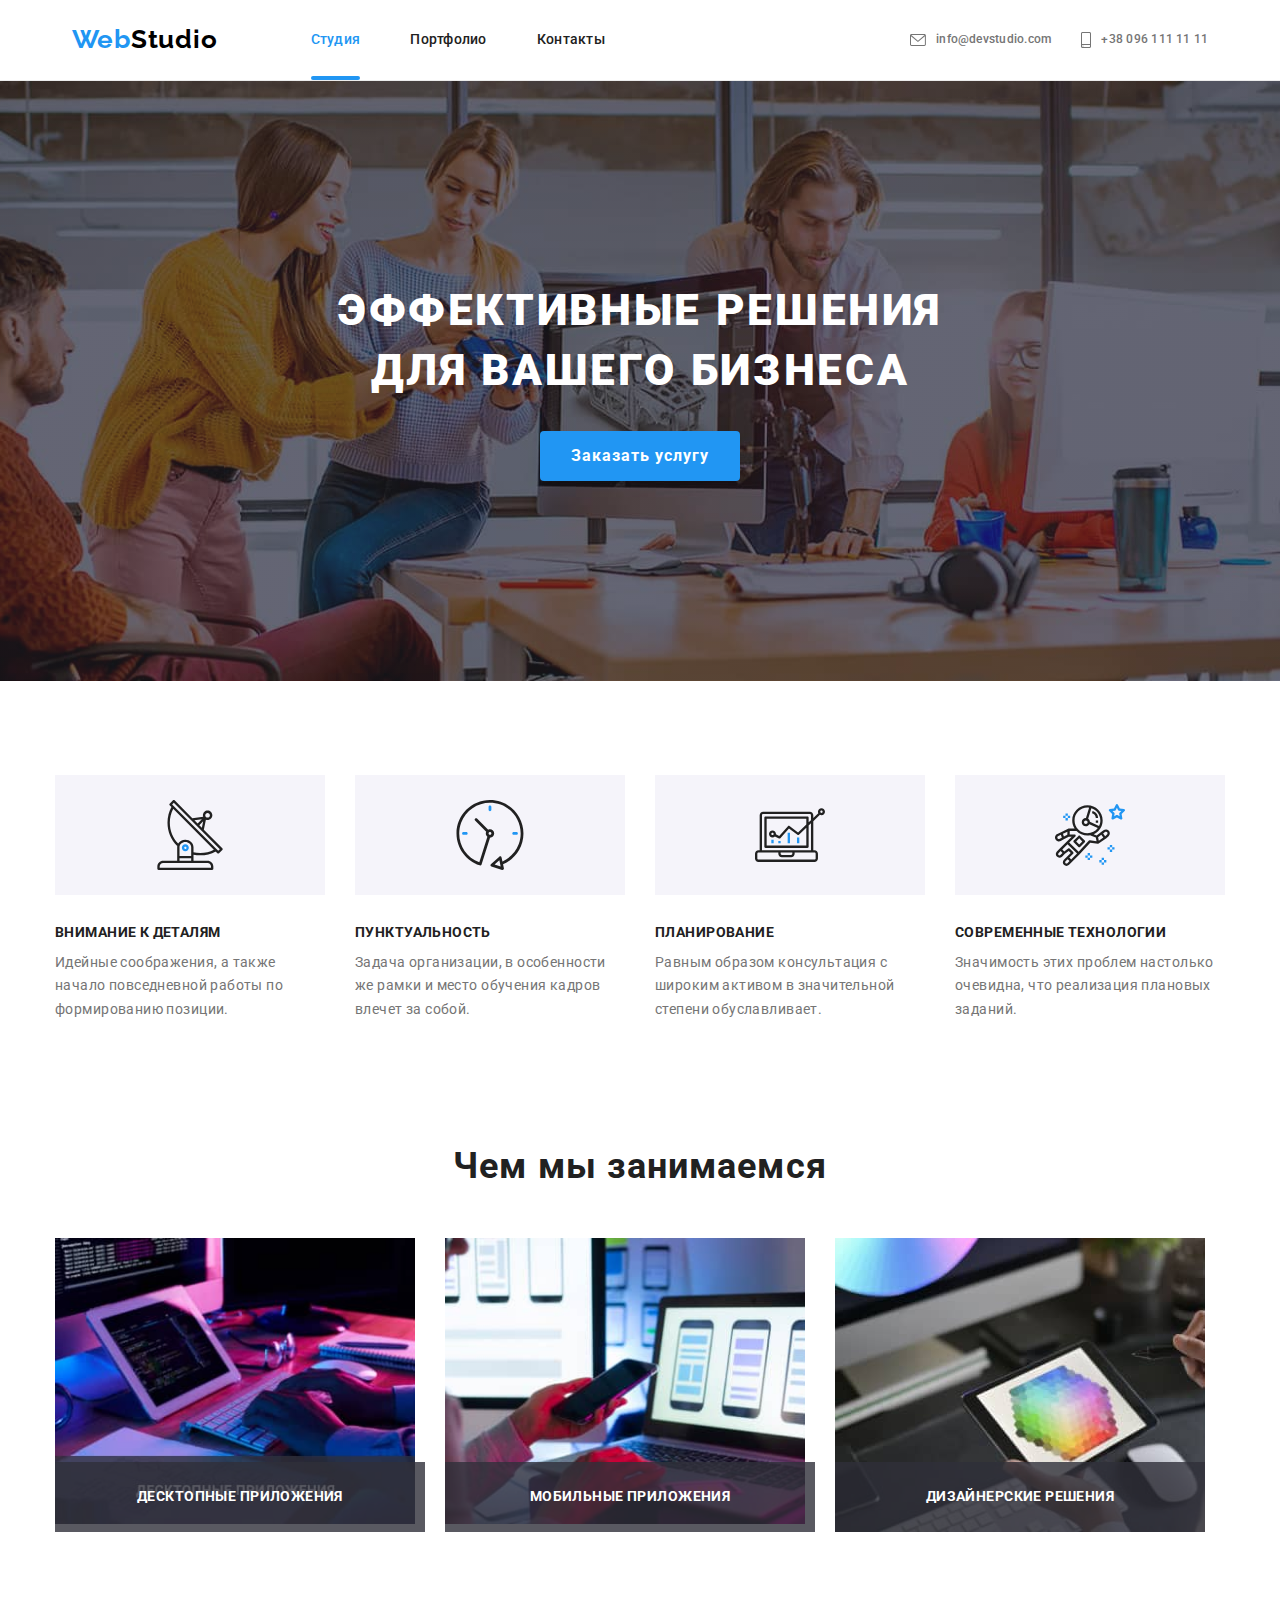
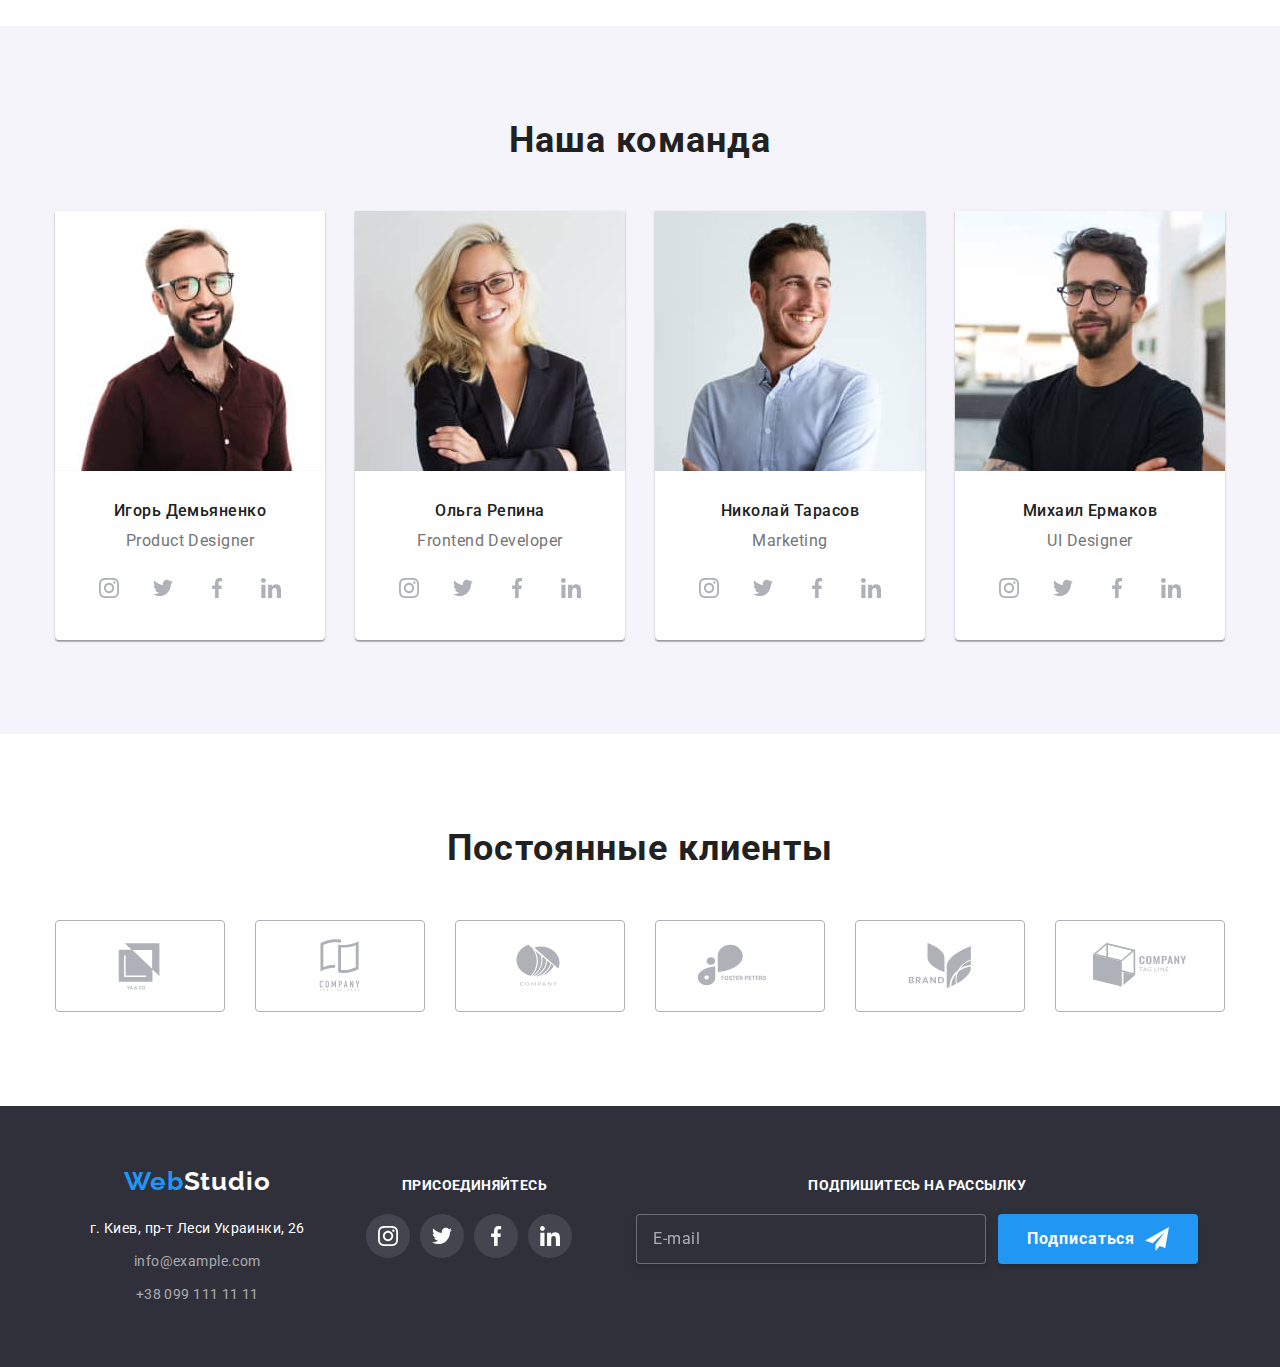
==== commit 05c93a2d: "Правки" ====
--- a/index.html
+++ b/index.html
@@ -224,13 +224,22 @@
         <h2 class="section__title">Наша команда</h2>
         <ul class="team-list list">
             <li class="team-list__item">
-                    
+                    <picture>
+                        <source srcset="./images/img_a_1_1x.jpg 450w, ./images/img_a_1_2x.jpg 900w" media="(max-width: 767px)"
+                            sizes="(max-width: 767px) 450px, 100vw">
+                    
+                        <source srcset="./images/img_a_3_1x.jpg 370w, ./images/img_a_3_2x.jpg 740w" media="(min-width: 1200px)"
+                            sizes="(min-width: 1200px) 370px, 33vw">
+                    
+                        <source srcset="./images/img_a_2_1x.jpg 354w, ./images/img_a_2_2x.jpg 708w" media="(min-width: 768px)"
+                            sizes="(min-width: 768px) 354px, 50vw">
                     <img  
-                    srcset="./images/pd1x.jpg 1x, ./images/pd2x.jpg 2x"
+                    
                     src="./images/pd1x.jpg" 
                     alt="Фото Игоря Демьяненко" 
                     width="450" 
                     class="team-list__pic">
+                    </picture>
                  
                     <div class="team-list__info">
                         <h3 class="team-list__title">Игорь Демьяненко</h3>
@@ -268,12 +277,23 @@
                     </div>
             </li>
             <li class="team-list__item">
+
+                <picture>
+                    <source srcset="./images/img_b_1_1x.jpg 450w, ./images/img_b_1_2x.jpg 900w" media="(max-width: 767px)"
+                        sizes="(max-width: 767px) 450px, 100vw">
+                
+                    <source srcset="./images/img_b_3_1x.jpg 370w, ./images/img_b_3_2x.jpg 740w" media="(min-width: 1200px)"
+                        sizes="(min-width: 1200px) 370px, 33vw">
+                
+                    <source srcset="./images/img_b_2_1x.jpg 354w, ./images/img_b_2_2x.jpg 708w" media="(min-width: 768px)"
+                        sizes="(min-width: 768px) 354px, 50vw">
                     <img 
-                    srcset="./images/imgfd1x.jpg 1x, ./images/imgfd2x.jpg 2x"
+                    
                     src="./images/imgfd1x.jpg" 
                     alt="Фото Ольги Репиной" 
                     width="450" 
                     class="team-list__pic">
+                    </picture>
                     <div class="team-list__info">
                         <h3 class="team-list__title">Ольга Репина</h3>
                         <p class=team-list__description>Frontend Developer</p>
@@ -310,12 +330,22 @@
                     </div>
             </li>
             <li class="team-list__item">
+                <picture>
+                <source srcset="./images/img_c_1_1x.jpg 450w, ./images/img_c_1_2x.jpg 900w" media="(max-width: 767px)"
+                    sizes="(max-width: 767px) 450px, 100vw">
+                
+                <source srcset="./images/img_c_3_1x.jpg 370w, ./images/img_c_3_2x.jpg 740w" media="(min-width: 1200px)"
+                    sizes="(min-width: 1200px) 370px, 33vw">
+                
+                <source srcset="./images/img_c_2_1x.jpg 354w, ./images/img_c_2_2x.jpg 708w" media="(min-width: 768px)"
+                    sizes="(min-width: 768px) 354px, 50vw">
                     <img 
-                    srcset="./images/imgm1x.jpg 1x, ./images/imgm2x.jpg 2x"
+                    
                     src="./images/imgm1x.jpg" 
                     alt="Фото Николая Тарасова" 
                     width="450" 
                     class="team-list__pic">
+                </picture>
                     <div class="team-list__info">
                         <h3 class="team-list__title">Николай Тарасов</h3>
                         <p class=team-list__description>Marketing</p>
@@ -352,12 +382,22 @@
                     </div>
             </li>
             <li class="team-list__item">
+                <picture>
+                    <source srcset="./images/img_d_1_1x.jpg 450w, ./images/img_d_1_2x.jpg 900w" media="(max-width: 767px)"
+                        sizes="(max-width: 767px) 450px, 100vw">
+                
+                    <source srcset="./images/img_d_3_1x.jpg 370w, ./images/img_d_3_2x.jpg 740w" media="(min-width: 1200px)"
+                        sizes="(min-width: 1200px) 370px, 33vw">
+                
+                    <source srcset="./images/img_d_2_1x.jpg 354w, ./images/img_d_2_2x.jpg 708w" media="(min-width: 768px)"
+                        sizes="(min-width: 768px) 354px, 50vw">
                     <img 
-                    srcset="./images/imgui1x.jpg 1x, ./images/imgui2x.jpg 2x"
+                    
                     src="./images/imgui1x.jpg" 
                     alt="Фото Михаила Ермакова" 
                     width="450" 
                     class="team-list__pic">
+                    </picture>
                     <div class="team-list__info">
                         <h3 class="team-list__title">Михаил Ермаков</h3>
                         <p class=team-list__description>UI Designer</p>
--- a/css/main.min.css
+++ b/css/main.min.css
@@ -1,2 +1,2 @@
-:root{--primary-text-color: #212121;--description-text-color: #757575;--accent-color: #2196f3;--white-text-color: #fff;--primary-bg-color: #ffffff;--secondary-bg-color: #2f303a;--bg-button-color: #f5f4fa;--secondary-gray-color: #afb1b8;--reserv-bg-color: #f5f4fa;--gallery-list-gap: 30px;--timing-funcion: cubic-bezier(0.4, 0, 0.2, 1);--font-family: Roboto, sans-serif;--secondary-font-family: 'Raleway', sans-serif}body{background-color:var(--primary-bg-color);color:var(--primary-text-color);font-family:var(--font-family);font-weight:400}.section__title{margin-bottom:50px;font-weight:700;font-size:36px;line-height:1.16;text-align:center;letter-spacing:0.03em}@media screen and (max-width: 1199px){.section__title{font-weight:bold;font-size:28px;line-height:1.17;text-align:center;letter-spacing:0.03em;color:var(--primary-text-color)}}h1,h2,h3,h4,h5,h6,p,ul{margin-bottom:0;margin-top:0}img{display:block;width:100%;height:auto}.list{padding:0;margin:0;list-style:none}.visually-hidden{position:absolute;clip:rect(0 0 0 0);width:1px;height:1px;margin:-1px}.logo{color:#000;font-family:var(--secondary-font-family);font-weight:700;font-size:26px;line-height:1.2;letter-spacing:0.03em;text-decoration:none}.logo--accent{color:var(--accent-color)}.logo--white{color:var(--white-text-color)}.logo--secondary{display:inline-block;margin-bottom:20px}.header{position:relative;border-bottom:1px solid #ececec}@media screen and (min-width: 768px){.header__container,.header__nav{display:-webkit-box;display:-ms-flexbox;display:flex;-webkit-box-align:center;-ms-flex-align:center;align-items:center}}@media screen and (min-width: 1200px){.header__container,.header__nav{-webkit-box-pack:center;-ms-flex-pack:center;justify-content:center}}.container{margin-left:auto;margin-right:auto}@media screen and (min-width: 480px){.container{width:480px}}@media screen and (min-width: 768px){.container{width:768px}}@media screen and (min-width: 1200px){.container{width:1200px;padding-left:15px;padding-right:15px}}.header__button{display:-webkit-inline-box;display:-ms-inline-flexbox;display:inline-flex;margin:0;padding:0;border:none;background-color:transparent;z-index:1000}@media screen and (min-width: 768px){.header__button{display:none}}.header__icon-cross{display:none}.header--is-open .header__icon-cross{display:block}.header--is-open .header__icon-cross:hover,.header--is-open .header__icon-cross:focus{fill:var(--accent-color)}.header__icon-menu:hover,.header__icon-menu:focus{fill:var(--accent-color)}.header--is-open .header__icon-menu{display:none}.header__container-menu{background-color:var(--primary-bg-color)}@media screen and (max-width: 767px){.header__container-menu{display:none;position:fixed;top:0;left:0;width:100%;height:100%;padding:48px 40px;z-index:999}.header__container-menu--is-open{display:-webkit-box;display:-ms-flexbox;display:flex;-webkit-box-orient:vertical;-webkit-box-direction:normal;-ms-flex-direction:column;flex-direction:column;-webkit-box-pack:justify;-ms-flex-pack:justify;justify-content:space-between}}@media screen and (min-width: 768px){.header__container-menu{display:-webkit-box;display:-ms-flexbox;display:flex;-webkit-box-align:center;-ms-flex-align:center;align-items:center}}.header__navigation{display:-webkit-box;display:-ms-flexbox;display:flex;-webkit-box-pack:justify;-ms-flex-pack:justify;justify-content:space-between;-webkit-box-align:center;-ms-flex-align:center;align-items:center}@media screen and (min-width: 768px){.header__main-logo{margin-right:88px}}@media screen and (min-width: 1200px){.header__main-logo{margin-right:93px}}@media screen and (max-width: 767px){.site-nav__item:not(:last-child){margin-bottom:32px}}@media screen and (min-width: 768px){.site-nav__item+.site-nav__item{margin-left:50px}}@media screen and (min-width: 768px){.site-nav__item:last-child{margin-right:84px}}@media screen and (min-width: 1200px){.site-nav__item:last-child{margin-right:305px}}@media screen and (max-width: 767px){.site-nav{display:-webkit-box;display:-ms-flexbox;display:flex;-webkit-box-orient:vertical;-webkit-box-direction:normal;-ms-flex-direction:column;flex-direction:column;-webkit-box-pack:start;-ms-flex-pack:start;justify-content:start;-webkit-box-align:start;-ms-flex-align:start;align-items:flex-start;margin:0;padding:0}}@media screen and (min-width: 768px){.site-nav{display:-webkit-box;display:-ms-flexbox;display:flex}}.site-nav__link{display:block;padding-top:32px;padding-bottom:32px;color:var(--primary-text-color);font-weight:500;font-size:14px;line-height:1.14;letter-spacing:0.02em;text-decoration:none;-webkit-transition:color 250ms var(--timing-funcion);transition:color 250ms var(--timing-funcion)}.site-nav__link:hover,.site-nav__link:focus{color:var(--accent-color)}@media screen and (max-width: 767px){.site-nav__link{padding:0;font-weight:500;font-size:40px;line-height:1.17;text-align:center;letter-spacing:0.02em}}.site-nav__link--current{position:relative;color:var(--accent-color)}@media screen and (min-width: 768px){.site-nav__link--current::after{content:'';position:absolute;display:block;bottom:0;width:100%;height:4px;background-color:var(--accent-color);border-radius:2px}}@media screen and (max-width: 767px){.contacts-list{display:-webkit-box;display:-ms-flexbox;display:flex;-webkit-box-orient:vertical;-webkit-box-direction:normal;-ms-flex-direction:column;flex-direction:column;-webkit-box-pack:start;-ms-flex-pack:start;justify-content:start;-webkit-box-align:start;-ms-flex-align:start;align-items:flex-start;margin:0;padding:0}}@media screen and (min-width: 768px){.contacts-list{display:-webkit-box;display:-ms-flexbox;display:flex;-webkit-box-orient:vertical;-webkit-box-direction:reverse;-ms-flex-direction:column-reverse;flex-direction:column-reverse}}@media screen and (min-width: 1200px){.contacts-list{-webkit-box-orient:horizontal;-webkit-box-direction:reverse;-ms-flex-direction:row-reverse;flex-direction:row-reverse;-webkit-box-pack:center;-ms-flex-pack:center;justify-content:center;-webkit-box-align:center;-ms-flex-align:center;align-items:center;margin-left:auto}}.contacts-list__item{margin-bottom:32px}@media screen and (max-width: 767px){.contacts-list__item:last-child{margin-bottom:64px}}@media screen and (min-width: 768px){.contacts-list__item:last-child{margin-bottom:10px}}@media screen and (min-width: 768px){.contacts-list__item{display:-webkit-box;display:-ms-flexbox;display:flex;-webkit-box-pack:start;-ms-flex-pack:start;justify-content:start;margin:0}}@media screen and (min-width: 1200px){.contacts-list__item{display:-webkit-box;display:-ms-flexbox;display:flex;-webkit-box-pack:center;-ms-flex-pack:center;justify-content:center;-webkit-box-align:center;-ms-flex-align:center;align-items:center;margin-right:0px}}@media screen and (min-width: 1200px){.contacts-list__item:last-child{margin-bottom:0;margin-right:30px}}@media screen and (min-width: 768px){.contacts{color:var(--description-text-color);font-weight:500;font-size:12px;line-height:1.16;letter-spacing:0.02em;text-decoration:none;-webkit-transition:color 250ms var(--timing-funcion);transition:color 250ms var(--timing-funcion)}}.contacts:hover,.contacts:focus{color:var(--accent-color)}@media screen and (min-width: 1200px){.contacts{display:-webkit-box;display:-ms-flexbox;display:flex;-webkit-box-pack:center;-ms-flex-pack:center;justify-content:center;-webkit-box-align:center;-ms-flex-align:center;align-items:center}}.contacts__logo{margin-right:10px;fill:currentColor}@media screen and (max-width: 767px){.contacts__logo{display:none}}@media screen and (max-width: 767px){.contacts__tel{text-decoration:none;font-weight:500;font-size:34px;line-height:1.17;letter-spacing:0.02em;color:var(--accent-color)}}@media screen and (max-width: 767px){.contacts__email{text-decoration:none;font-weight:500;font-size:24px;line-height:1.16;letter-spacing:0.02em;color:var(--description-text-color)}}@media screen and (max-width: 767px){.header__social-networks{display:-webkit-box;display:-ms-flexbox;display:flex;-webkit-box-orient:horizontal;-webkit-box-direction:normal;-ms-flex-direction:row;flex-direction:row;-webkit-box-pack:start;-ms-flex-pack:start;justify-content:start;-webkit-box-align:start;-ms-flex-align:start;align-items:flex-start;width:100%;margin:0;padding:0}}.header__networks-item{width:100%}@media screen and (max-width: 767px){.header__networks-item:not(:last-child){border-right:1px solid rgba(33,33,33,0.2);padding-right:5px;margin-right:10px}}@media screen and (min-width: 768px){.header__networks-item:not(:last-child){display:none}}@media screen and (max-width: 479px){.header__networks-link{text-decoration:none;font-weight:500;font-size:4.2vw;line-height:1.22;letter-spacing:0.02em;color:var(--accent-color)}}@media screen and (min-width: 480px) and (max-width: 767px){.header__networks-link{text-decoration:none;font-weight:500;font-size:18px;line-height:1.22;letter-spacing:0.02em;color:var(--accent-color)}}@media screen and (min-width: 768px){.header__networks-link{display:none}}.hero-section{padding:118px 0px;text-align:center;margin-left:auto;margin-right:auto;background-color:#c4c4c4;background-image:-webkit-gradient(linear, left top, right top, from(rgba(47,48,58,0.4)), to(rgba(47,48,58,0.4))),url(../images/bgphoto1x.jpg);background-image:linear-gradient(to right, rgba(47,48,58,0.4), rgba(47,48,58,0.4)),url(../images/bgphoto1x.jpg);background-repeat:no-repeat;background-size:cover;background-position:center}@media (min-device-pixel-ratio: 2), (-webkit-min-device-pixel-ratio: 2), (min-resolution: 192dpi), (min-resolution: 2dppx){.hero-section{background-image:-webkit-gradient(linear, left top, right top, from(rgba(47,48,58,0.4)), to(rgba(47,48,58,0.4))),url(../images/bgphoto2x.jpg);background-image:linear-gradient(to right, rgba(47,48,58,0.4), rgba(47,48,58,0.4)),url(../images/bgphoto2x.jpg)}}@media screen and (min-width: 768px){.hero-section{background-image:-webkit-gradient(linear, left top, right top, from(rgba(47,48,58,0.4)), to(rgba(47,48,58,0.4))),url(../images/bgpgototablet1x.jpg);background-image:linear-gradient(to right, rgba(47,48,58,0.4), rgba(47,48,58,0.4)),url(../images/bgpgototablet1x.jpg)}}@media screen and (min-width: 768px) and (min-device-pixel-ratio: 2), screen and (min-width: 768px) and (-webkit-min-device-pixel-ratio: 2), screen and (min-width: 768px) and (min-resolution: 192dpi), screen and (min-width: 768px) and (min-resolution: 2dppx){.hero-section{background-image:-webkit-gradient(linear, left top, right top, from(rgba(47,48,58,0.4)), to(rgba(47,48,58,0.4))),url(../images/bgpgototablet2x.jpg);background-image:linear-gradient(to right, rgba(47,48,58,0.4), rgba(47,48,58,0.4)),url(../images/bgpgototablet2x.jpg)}}@media screen and (min-width: 1200px){.hero-section{padding:200px 0px;max-width:1600px;background-image:-webkit-gradient(linear, left top, right top, from(rgba(47,48,58,0.4)), to(rgba(47,48,58,0.4))),url(../images/bgimagedesktop1x.jpg);background-image:linear-gradient(to right, rgba(47,48,58,0.4), rgba(47,48,58,0.4)),url(../images/bgimagedesktop1x.jpg)}}@media screen and (min-width: 1200px) and (min-device-pixel-ratio: 2), screen and (min-width: 1200px) and (-webkit-min-device-pixel-ratio: 2), screen and (min-width: 1200px) and (min-resolution: 192dpi), screen and (min-width: 1200px) and (min-resolution: 2dppx){.hero-section{background-image:-webkit-gradient(linear, left top, right top, from(rgba(47,48,58,0.4)), to(rgba(47,48,58,0.4))),url(../images/bgimagedesktop2x.jpg);background-image:linear-gradient(to right, rgba(47,48,58,0.4), rgba(47,48,58,0.4)),url(../images/bgimagedesktop2x.jpg)}}.hero-section__title{max-width:360px;margin-bottom:30px;margin-left:auto;margin-right:auto;-webkit-box-align:center;-ms-flex-align:center;align-items:center;font-weight:900;font-size:26px;line-height:1.62;text-align:center;letter-spacing:0.06em;text-transform:uppercase;color:var(--white-text-color);text-transform:uppercase}@media screen and (min-width: 1200px){.hero-section__title{max-width:696px;font-weight:900;font-size:44px;line-height:1.36}}.hero-section__button{width:200px;height:50px;background-color:var(--accent-color);color:var(--primary-bg-color);font-family:inherit;font-weight:700;font-size:16px;line-height:1.87;-webkit-box-align:center;-ms-flex-align:center;align-items:center;text-align:center;letter-spacing:0.06em;cursor:pointer;border:none;-webkit-box-shadow:0px 4px 4px rgba(0,0,0,0.15);box-shadow:0px 4px 4px rgba(0,0,0,0.15);border-radius:4px;-webkit-transition:background-color 250ms var(--timing-funcion),-webkit-box-shadow 250ms var(--timing-funcion);transition:background-color 250ms var(--timing-funcion),-webkit-box-shadow 250ms var(--timing-funcion);transition:background-color 250ms var(--timing-funcion),box-shadow 250ms var(--timing-funcion);transition:background-color 250ms var(--timing-funcion),box-shadow 250ms var(--timing-funcion),-webkit-box-shadow 250ms var(--timing-funcion)}.hero-section__button:hover,.hero-section__button:focus{background-color:#188ce8;color:var(--white-text-color)}.backdrop{overflow-y:scroll}@media screen and (max-width: 767px){.backdrop{position:fixed;top:0;left:0;width:100vw;height:100%;background-color:rgba(0,0,0,0.2);padding:94px 15px}.backdrop--is-hidden{visibility:hidden;opacity:0;pointer-events:none}}@media screen and (min-width: 768px){.backdrop{position:fixed;top:0;left:0;bottom:0;right:0;width:100vw;height:100%;background-color:rgba(0,0,0,0.2);z-index:999;opacity:1;visibility:visible;-webkit-transition:opacity 250ms var(--timing-funcion),visibility 250ms var(--timing-funcion);transition:opacity 250ms var(--timing-funcion),visibility 250ms var(--timing-funcion)}.backdrop--is-hidden{visibility:hidden;opacity:0;pointer-events:none}}.modal-section{background-color:var(--primary-bg-color);z-index:999}@media screen and (max-width: 767px){.modal-section{padding:40px;max-width:450px;position:relative}}@media screen and (min-width: 768px){.modal-section{position:absolute;top:50%;left:50%;max-width:528px;width:100%;padding:40px;-webkit-transform:translate(-50%, -50%) scale(1);transform:translate(-50%, -50%) scale(1);-webkit-transition:-webkit-transform 250ms var(--timing-funcion);transition:-webkit-transform 250ms var(--timing-funcion);transition:transform 250ms var(--timing-funcion);transition:transform 250ms var(--timing-funcion), -webkit-transform 250ms var(--timing-funcion)}}@media screen and (min-width: 1200px){.modal-section{width:528px}}.backdrop--is-hidden .modal{-webkit-transform:translate(-50%, -50%) scale(0.9);transform:translate(-50%, -50%) scale(0.9)}.close-button{position:absolute;top:8px;right:8px;background-color:transparent;border:transparent}.close-button__logo{border:1px solid rgba(0,0,0,0.1);border-radius:50%;display:-webkit-inline-box;display:-ms-inline-flexbox;display:inline-flex}.close-button__logo:hover,.close-button__logo:focus{fill:var(--accent-color)}.close-button:focus-within>.close-button__logo{fill:var(--accent-color)}.modal-form{display:-webkit-box;display:-ms-flexbox;display:flex;-webkit-box-orient:vertical;-webkit-box-direction:normal;-ms-flex-direction:column;flex-direction:column;-webkit-box-pack:center;-ms-flex-pack:center;justify-content:center;-webkit-box-align:center;-ms-flex-align:center;align-items:center}.modal-form__title{font-weight:bold;font-size:20px;line-height:1.5;text-align:center;letter-spacing:0.03em}@media screen and (max-width: 359px){.modal-form__title{width:260px}}@media screen and (min-width: 360px){.modal-form__title{width:315px}}@media screen and (min-width: 480px){.modal-form__title{width:370px}}@media screen and (min-width: 1200px){.modal-form__title{width:448px;height:40px}}.modal-form__input-group{display:-webkit-box;display:-ms-flexbox;display:flex;-webkit-box-orient:vertical;-webkit-box-direction:normal;-ms-flex-direction:column;flex-direction:column;-webkit-box-pack:center;-ms-flex-pack:center;justify-content:center;-webkit-box-align:center;-ms-flex-align:center;align-items:center;margin-bottom:20px;margin-top:12px}.modal-form__label{position:relative;margin-bottom:10px;-webkit-transition:fill 250ms var(--timing-funcion);transition:fill 250ms var(--timing-funcion)}.modal-form__label:hover,.modal-form__label:focus{fill:var(--accent-color)}.modal-form__logo{position:absolute;left:12px;top:29px}.modal-form__logo:focus{color:var(--accent-color)}.modal-form__input:focus-within+.modal-form__logo{fill:var(--accent-color)}.modal-form__text{display:-webkit-box;display:-ms-flexbox;display:flex;-webkit-box-pack:start;-ms-flex-pack:start;justify-content:start;font-weight:normal;margin-bottom:4px;font-size:12px;line-height:1.16;letter-spacing:0.01em;color:var(--description-text-color)}.modal-form__input{padding:11px 42px;border:1px solid rgba(33,33,33,0.2);border-radius:4px;outline:none;-webkit-transition:border-color 250ms var(--timing-funcion);transition:border-color 250ms var(--timing-funcion)}.modal-form__input:hover,.modal-form__input:focus{border-color:var(--accent-color)}@media screen and (max-width: 359px){.modal-form__input{width:260px}}@media screen and (min-width: 360px){.modal-form__input{width:315px}}@media screen and (min-width: 480px){.modal-form__input{width:370px}}@media screen and (min-width: 1200px){.modal-form__input{width:448px;height:40px}}.modal-form__textarea{resize:none;padding:12px 16px;width:448px;height:120px;border:1px solid rgba(33,33,33,0.2);-webkit-box-sizing:border-box;box-sizing:border-box;border-radius:4px;outline:none;-webkit-transition:border-color 250ms var(--timing-funcion);transition:border-color 250ms var(--timing-funcion)}.modal-form__textarea::-webkit-input-placeholder{font-size:12px;line-height:1.16;letter-spacing:0.01em;color:rgba(117,117,117,0.5)}.modal-form__textarea:-ms-input-placeholder{font-size:12px;line-height:1.16;letter-spacing:0.01em;color:rgba(117,117,117,0.5)}.modal-form__textarea::-ms-input-placeholder{font-size:12px;line-height:1.16;letter-spacing:0.01em;color:rgba(117,117,117,0.5)}.modal-form__textarea::placeholder{font-size:12px;line-height:1.16;letter-spacing:0.01em;color:rgba(117,117,117,0.5)}.modal-form__textarea:hover,.modal-form__textarea:focus{border-color:var(--accent-color)}@media screen and (max-width: 359px){.modal-form__textarea{width:260px}}@media screen and (min-width: 360px){.modal-form__textarea{width:315px}}@media screen and (min-width: 480px){.modal-form__textarea{width:370px}}@media screen and (min-width: 1200px){.modal-form__textarea{width:448px}}.checkbox-group{margin-bottom:30px}@media screen and (min-width: 480px){.checkbox-group{width:370px}}@media screen and (min-width: 1200px){.checkbox-group{width:425px}}@media screen and (min-width: 1200px){.checkbox-group__label{display:-webkit-box;display:-ms-flexbox;display:flex;-webkit-box-pack:center;-ms-flex-pack:center;justify-content:center;-webkit-box-align:center;-ms-flex-align:center;align-items:center}}.checkbox-group__text{font-size:14px;line-height:1.71;letter-spacing:0.03em;color:var(--description-text-color)}@media screen and (max-width: 767px){.checkbox-group__text{width:370px;margin-bottom:20px;font-size:12px;line-height:1.16;letter-spacing:0.03em;color:var(--description-text-color)}}.checkbox-group__input{position:absolute;width:1px;height:1px;margin:-1px;border:0;padding:0;white-space:nowrap;-webkit-clip-path:inset(100%);clip-path:inset(100%);clip:rect(0 0 0 0);overflow:hidden}.checkbox-group__link{color:#2196f3}.checkbox-group__icon{margin-right:5px;fill:var(--white-text-color);border:2px solid var(--primary-text-color);border-radius:2px;background-origin:border-box;-webkit-transition:border-color 250ms var(--timing-funcion),background-color 250ms var(--timing-funcion);transition:border-color 250ms var(--timing-funcion),background-color 250ms var(--timing-funcion)}.checkbox-group__input:checked+.checkbox-group__icon{background-color:var(--accent-color);border-color:var(--accent-color)}@media screen and (max-width: 1199px){.benefits-section,.team-section{padding:60px 15px}}@media screen and (min-width: 1200px){.benefits-section,.team-section{padding:94px 0px}}@media screen and (max-width: 767px){.benefits-list{display:block}}@media screen and (min-width: 768px){.benefits-list{display:-webkit-box;display:-ms-flexbox;display:flex;-ms-flex-wrap:wrap;flex-wrap:wrap;margin-left:-15px;margin-top:-15px}}@media screen and (min-width: 1200px){.benefits-list{margin-left:0;margin-top:0}}.benefits-list__title{margin-bottom:10px;font-weight:700;font-size:14px;line-height:1.14;letter-spacing:0.03em;text-transform:uppercase}@media screen and (max-width: 767px){.benefits-list__title{text-align:center;margin-bottom:10px}}.benefits-list__description{color:var(--description-text-color);font-size:14px;line-height:1.7;letter-spacing:0.03em}@media screen and (max-width: 767px){.benefits-list__description{text-align:justify;margin-bottom:30px}}@media screen and (min-width: 768px){.benefits-list__description{width:354px;margin-bottom:30px}}@media screen and (min-width: 1200px){.benefits-list__description{width:270px}}.benefits-list__logo{display:-webkit-box;display:-ms-flexbox;display:flex;-webkit-box-pack:center;-ms-flex-pack:center;justify-content:center;-webkit-box-align:center;-ms-flex-align:center;align-items:center;height:120px;background-color:var(--reserv-bg-color)}@media screen and (max-width: 767px){.benefits-list__logo{margin-bottom:30px}}@media screen and (min-width: 768px){.benefits-list__logo{width:354px;margin-bottom:30px}}@media screen and (min-width: 1200px){.benefits-list__logo{width:270px;margin-bottom:30px}}.benefits-list__item{width:100%}@media screen and (min-width: 768px){.benefits-list__item{margin-left:15px;margin-top:15px;-ms-flex-preferred-size:calc((100% - 30px) / 2);flex-basis:calc((100% - 30px) / 2)}}@media screen and (min-width: 1200px){.benefits-list__item{display:-webkit-box;display:-ms-flexbox;display:flex;-webkit-box-pack:center;-ms-flex-pack:center;justify-content:center;-webkit-box-orient:vertical;-webkit-box-direction:normal;-ms-flex-direction:column;flex-direction:column;width:270px;-ms-flex-preferred-size:calc((100% - 90px) / 4);flex-basis:calc((100% - 90px) / 4);margin-left:0;margin-top:0;margin-right:30px}.benefits-list__item:last-child{margin-right:0}}.services-section{padding-bottom:94px}@media screen and (max-width: 1199px){.services-section{display:none}}.services-list{display:-webkit-box;display:-ms-flexbox;display:flex}.services-list__description{position:absolute;bottom:0;left:0;width:370px;height:70px;display:-webkit-box;display:-ms-flexbox;display:flex;-webkit-box-pack:center;-ms-flex-pack:center;justify-content:center;-webkit-box-align:center;-ms-flex-align:center;align-items:center;-ms-flex-line-pack:center;align-content:center;font-weight:bold;font-size:14px;line-height:1.14;text-align:center;letter-spacing:0.03em;text-transform:uppercase;color:var(--white-text-color);background-color:rgba(47,48,58,0.8)}.services-list__item{position:relative}.services-list__item:not(:last-child){-ms-flex-preferred-size:calc(100% / 3 - 30px);flex-basis:calc(100% / 3 - 30px);margin-right:30px}.team-section{background-color:var(--reserv-bg-color);width:100%}.team-list{display:-webkit-box;display:-ms-flexbox;display:flex}@media screen and (max-width: 767px){.team-list{display:block}}@media screen and (min-width: 768px){.team-list{display:-webkit-box;display:-ms-flexbox;display:flex;-ms-flex-wrap:wrap;flex-wrap:wrap;margin-left:-30px;margin-top:-30px}}@media screen and (min-width: 1200px){.team-list{margin-left:0;margin-top:0}}.team-list__title{margin-bottom:10px;font-weight:500;font-size:16px;line-height:1.2;text-align:center;letter-spacing:0.03em}.team-list__description{color:var(--description-text-color);font-size:16px;line-height:1.2;text-align:center;letter-spacing:0.03em;margin-bottom:16px}.team-list__info{padding-top:30px;padding-bottom:30px;background-color:#fff;-webkit-box-shadow:0px 1px 3px rgba(0,0,0,0.12),0px 1px 1px rgba(0,0,0,0.14),0px 2px 1px rgba(0,0,0,0.2);box-shadow:0px 1px 3px rgba(0,0,0,0.12),0px 1px 1px rgba(0,0,0,0.14),0px 2px 1px rgba(0,0,0,0.2);border-radius:0px 0px 4px 4px}@media screen and (min-width: 768px){.team-list__info{width:354px}}@media screen and (min-width: 1200px){.team-list__info{width:270px}}.team-list__pic{-webkit-box-shadow:0px 1px 3px rgba(0,0,0,0.12),0px 1px 1px rgba(0,0,0,0.14),0px 2px 1px rgba(0,0,0,0.2);box-shadow:0px 1px 3px rgba(0,0,0,0.12),0px 1px 1px rgba(0,0,0,0.14),0px 2px 1px rgba(0,0,0,0.2)}@media screen and (min-width: 768px){.team-list__pic{width:354px}}@media screen and (min-width: 1200px){.team-list__pic{width:270px}}.team-list__item{width:270px}.team-list__item:last-child{margin-right:0}@media screen and (max-width: 767px){.team-list__item{width:100%;margin-right:0;margin-bottom:30px}.team-list__item:last-child{margin-bottom:0}}@media screen and (min-width: 768px){.team-list__item{display:inline-block;margin-left:30px;margin-top:30px;-ms-flex-preferred-size:calc((100% - 60px) / 2);flex-basis:calc((100% - 60px) / 2);margin-right:0}}@media screen and (min-width: 1200px){.team-list__item{display:-webkit-box;display:-ms-flexbox;display:flex;-webkit-box-pack:center;-ms-flex-pack:center;justify-content:center;-webkit-box-align:center;-ms-flex-align:center;align-items:center;-webkit-box-orient:vertical;-webkit-box-direction:normal;-ms-flex-direction:column;flex-direction:column;width:270px;-ms-flex-preferred-size:calc((100% - 90px) / 4);flex-basis:calc((100% - 90px) / 4);margin-left:0;margin-top:0;margin-right:30px}.team-list__item:last-child{margin-right:0}}.social-networks{display:-webkit-box;display:-ms-flexbox;display:flex;-webkit-box-pack:center;-ms-flex-pack:center;justify-content:center;-webkit-box-align:center;-ms-flex-align:center;align-items:center}.social-networks__logo{fill:currentColor}.social-networks__item{margin-right:10px;width:44px;height:44px}.social-networks__item:last-child{margin-right:0}.social-networks__link{display:-webkit-box;display:-ms-flexbox;display:flex;-webkit-box-pack:center;-ms-flex-pack:center;justify-content:center;-webkit-box-align:center;-ms-flex-align:center;align-items:center;border-radius:50%;width:100%;height:100%;color:var(--secondary-gray-color);-webkit-transition:background-color 250ms var(--timing-funcion),color 250ms var(--timing-funcion);transition:background-color 250ms var(--timing-funcion),color 250ms var(--timing-funcion)}.social-networks__link:hover,.social-networks__link:focus{background-color:var(--accent-color);color:var(--white-text-color)}@media screen and (max-width: 1199px){.clients-section{padding:60px 15px}}@media screen and (min-width: 1200px){.clients-section{padding-top:94px;padding-bottom:94px}}@media screen and (max-width: 767px){.clients-list{display:-webkit-box;display:-ms-flexbox;display:flex;-ms-flex-wrap:wrap;flex-wrap:wrap;margin-right:-30px}}@media screen and (min-width: 768px){.clients-list{display:-webkit-box;display:-ms-flexbox;display:flex;-ms-flex-wrap:wrap;flex-wrap:wrap;margin-left:0;margin-top:0}}@media screen and (min-width: 1200px){.clients-list{display:-webkit-box;display:-ms-flexbox;display:flex;-webkit-box-pack:center;-ms-flex-pack:center;justify-content:center;-webkit-box-align:center;-ms-flex-align:center;align-items:center;-ms-flex-wrap:nowrap;flex-wrap:nowrap}}.clients-list__logo{fill:currentColor}@media screen and (max-width: 767px){.clients-list__logo{width:100%}}@media screen and (max-width: 767px){.clients-list__item{width:100%;height:92px;margin-right:30px;margin-bottom:30px;-ms-flex-preferred-size:calc((100% - 60px) / 2);flex-basis:calc((100% - 60px) / 2)}.clients-list__item:nth-last-child(-n+2){margin-bottom:0}.clients-list__item:nth-child(2n){margin-right:0}}@media screen and (min-width: 768px){.clients-list__item{display:-webkit-box;display:-ms-flexbox;display:flex;-webkit-box-pack:center;-ms-flex-pack:center;justify-content:center;-webkit-box-align:center;-ms-flex-align:center;align-items:center;-webkit-box-orient:vertical;-webkit-box-direction:normal;-ms-flex-direction:column;flex-direction:column;width:226px;-ms-flex-preferred-size:calc((100% - 60px) / 3);flex-basis:calc((100% - 60px) / 3);margin-left:0;margin-top:0;margin-right:30px;margin-bottom:30px}.clients-list__item:nth-last-child(-n+3){margin-bottom:0}.clients-list__item:nth-child(3n+3){margin-right:0}}@media screen and (min-width: 1200px){.clients-list__item{display:-webkit-box;display:-ms-flexbox;display:flex;-webkit-box-pack:center;-ms-flex-pack:center;justify-content:center;-webkit-box-align:center;-ms-flex-align:center;align-items:center;margin-right:30px;width:170px;height:92px;margin-right:30px;margin-bottom:0}.clients-list__item:nth-child(3n+3){margin-right:30px}.clients-list__item:last-child{margin-right:0}}.clients-list__link{display:-webkit-box;display:-ms-flexbox;display:flex;-webkit-box-pack:center;-ms-flex-pack:center;justify-content:center;-webkit-box-align:center;-ms-flex-align:center;align-items:center;color:var(--secondary-gray-color);border:1px solid var(--secondary-gray-color);-webkit-box-sizing:border-box;box-sizing:border-box;border-radius:4px;-webkit-transition:color 250ms var(--timing-funcion),border 250ms var(--timing-funcion);transition:color 250ms var(--timing-funcion),border 250ms var(--timing-funcion)}.clients-list__link:hover,.clients-list__link:focus{color:var(--accent-color);border:1px solid var(--accent-color);border-radius:4px}@media screen and (max-width: 767px){.clients-list__link{height:92px}}@media screen and (min-width: 768px){.clients-list__link{width:226px;height:92px}}@media screen and (min-width: 1200px){.clients-list__link{width:170px}}.footer{padding:60px 15px;background-color:var(--secondary-bg-color)}@media screen and (min-width: 768px){.footer__container{display:-webkit-box;display:-ms-flexbox;display:flex;-webkit-box-align:baseline;-ms-flex-align:baseline;align-items:baseline;-ms-flex-pack:distribute;justify-content:space-around;-ms-flex-wrap:wrap;flex-wrap:wrap}}@media screen and (max-width: 767px){.footer{text-align:center}}@media screen and (max-width: 767px){.logo__secondary{display:block;text-align:center;margin-right:0px;margin-bottom:20px}}@media screen and (max-width: 767px){.address{margin-right:auto;margin-left:auto}}@media screen and (min-width: 768px){.address{text-align:center}}.address__text{display:inline-block;margin-bottom:9px;color:var(--white-text-color);font-family:Roboto;font-style:normal;font-size:14px;line-height:1.71;letter-spacing:0.03em}.address__list{max-width:231px}@media screen and (max-width: 767px){.address__list{margin-right:auto;margin-left:auto;margin-bottom:60px}}.address__item{display:inline-block;margin-bottom:9px;color:rgba(255,255,255,0.6);font-family:Roboto;font-style:normal;font-size:14px;line-height:1.71;letter-spacing:0.03em;text-decoration:none;-webkit-transition:color 250ms var(--timing-funcion);transition:color 250ms var(--timing-funcion)}.address__item:last-child{margin-bottom:0}.address__item:hover,.address__item:focus{color:var(--accent-color)}.footer-community{margin-right:93px}@media screen and (max-width: 767px){.footer-community{margin-right:0}}@media screen and (min-width: 768px){.footer-community{margin-right:0;text-align:center}}.footer-community__invite{margin-bottom:20px;font-style:normal;font-weight:bold;font-size:14px;line-height:1.14;letter-spacing:0.03em;text-transform:uppercase;color:var(--white-text-color)}@media screen and (max-width: 767px){.footer-community__invite{margin-bottom:20px}}.footer-community__list{display:-webkit-box;display:-ms-flexbox;display:flex}@media screen and (max-width: 767px){.footer-community__list{-webkit-box-pack:center;-ms-flex-pack:center;justify-content:center;margin-bottom:60px}}.footer-community__item{margin-right:10px;width:44px;height:44px}.footer-community__logo{fill:currentColor}.footer-community__link{display:-webkit-box;display:-ms-flexbox;display:flex;-webkit-box-pack:center;-ms-flex-pack:center;justify-content:center;-webkit-box-align:center;-ms-flex-align:center;align-items:center;border-radius:50%;width:100%;height:100%;background-color:rgba(255,255,255,0.1);color:var(--white-text-color);-webkit-transition:background-color 250ms var(--timing-funcion);transition:background-color 250ms var(--timing-funcion)}.footer-community__link:hover,.footer-community__link:focus{background-color:var(--accent-color);color:var(--white-text-color)}.subscribe-section__container{display:-webkit-box;display:-ms-flexbox;display:flex;-webkit-box-orient:horizontal;-webkit-box-direction:normal;-ms-flex-direction:row;flex-direction:row}@media screen and (max-width: 767px){.subscribe-section__container{-webkit-box-orient:vertical;-webkit-box-direction:normal;-ms-flex-direction:column;flex-direction:column;-webkit-box-pack:center;-ms-flex-pack:center;justify-content:center;-webkit-box-align:center;-ms-flex-align:center;align-items:center;margin-bottom:60px}}@media screen and (min-width: 768px){.subscribe-section__container{display:-webkit-box;display:-ms-flexbox;display:flex;-webkit-box-orient:vertical;-webkit-box-direction:normal;-ms-flex-direction:column;flex-direction:column;-webkit-box-align:center;-ms-flex-align:center;align-items:center}}@media screen and (min-width: 1200px){.subscribe-section__container{display:-webkit-box;display:-ms-flexbox;display:flex;-webkit-box-orient:horizontal;-webkit-box-direction:normal;-ms-flex-direction:row;flex-direction:row;-webkit-box-align:baseline;-ms-flex-align:baseline;align-items:baseline}}.subscribe-section__label{display:-webkit-box;display:-ms-flexbox;display:flex;-webkit-box-orient:horizontal;-webkit-box-direction:normal;-ms-flex-direction:row;flex-direction:row}@media screen and (max-width: 767px){.subscribe-section__label{width:100%}}.subscribe-section__title{margin-bottom:20px;font-weight:700;font-size:14px;line-height:1.14;letter-spacing:0.03em;text-transform:uppercase;color:var(--white-text-color)}@media screen and (max-width: 767px){.subscribe-section__title{margin-bottom:20px}}@media screen and (min-width: 768px){.subscribe-section__title{text-align:center;margin-top:60px;margin-bottom:20px}}@media screen and (min-width: 1200px){.subscribe-section__title{margin-top:0}}.subscribe-section__logo{margin-left:10px;fill:#fff}.subscribe-section__input{padding:15px 16px;width:350px;height:50px;margin-right:12px;background-color:#2f303a;border:1px solid rgba(255,255,255,0.3);-webkit-filter:drop-shadow(0px 4px 4px rgba(0,0,0,0.15));filter:drop-shadow(0px 4px 4px rgba(0,0,0,0.15));border-radius:4px;color:rgba(255,255,255,0.6)}@media screen and (max-width: 767px){.subscribe-section__input{margin-bottom:20px;margin-right:0;width:100%}}@media screen and (min-width: 768px){.subscribe-section__input{margin-bottom:20px}}.subscribe-section__input::-webkit-input-placeholder{font-size:16px;line-height:1.25;letter-spacing:0.03em;color:rgba(255,255,255,0.6)}.subscribe-section__input:-ms-input-placeholder{font-size:16px;line-height:1.25;letter-spacing:0.03em;color:rgba(255,255,255,0.6)}.subscribe-section__input::-ms-input-placeholder{font-size:16px;line-height:1.25;letter-spacing:0.03em;color:rgba(255,255,255,0.6)}.subscribe-section__input::placeholder{font-size:16px;line-height:1.25;letter-spacing:0.03em;color:rgba(255,255,255,0.6)}.subscribe-section__button{display:-webkit-box;display:-ms-flexbox;display:flex;-webkit-box-pack:center;-ms-flex-pack:center;justify-content:center;-webkit-box-align:center;-ms-flex-align:center;align-items:center;width:200px;height:50px;background-color:var(--accent-color);color:var(--primary-bg-color);font-family:inherit;font-weight:700;font-size:16px;line-height:1.87;align-items:center;text-align:center;letter-spacing:0.06em;cursor:pointer;border:none;-webkit-box-shadow:0px 4px 4px rgba(0,0,0,0.15);box-shadow:0px 4px 4px rgba(0,0,0,0.15);border-radius:4px;-webkit-transition:background-color 250ms var(--timing-funcion),-webkit-box-shadow 250ms var(--timing-funcion);transition:background-color 250ms var(--timing-funcion),-webkit-box-shadow 250ms var(--timing-funcion);transition:background-color 250ms var(--timing-funcion),box-shadow 250ms var(--timing-funcion);transition:background-color 250ms var(--timing-funcion),box-shadow 250ms var(--timing-funcion),-webkit-box-shadow 250ms var(--timing-funcion)}.subscribe-section__button:hover,.subscribe-section__button:focus{background-color:#188ce8;color:var(--white-text-color)}.portfolio-section{padding:94px 15px}@media screen and (min-width: 768px){.portfolio-section{padding:94px 0px}}.portfolio-section__container{padding-left:15px;padding-right:15px}.portfolio-list{margin-bottom:50px;display:-webkit-box;display:-ms-flexbox;display:flex;-webkit-box-pack:center;-ms-flex-pack:center;justify-content:center}@media screen and (max-width: 767px){.portfolio-list{-ms-flex-wrap:wrap;flex-wrap:wrap;-webkit-box-pack:start;-ms-flex-pack:start;justify-content:flex-start}}.portfolio-list__item:nth-child(-n+3){margin-bottom:15px}.portfolio-list__item:not(:last-child){margin-right:8px}.portfolio-list__button{display:block;padding:6px 22px;background-color:var(--bg-button-color);color:var(--primary-text-color);font-family:inherit;font-weight:500;font-size:16px;line-height:1.62;text-align:center;letter-spacing:0.03em;cursor:pointer;border:none;border-radius:4px;-webkit-transition:background-color 250ms var(--timing-funcion),color 250ms var(--timing-funcion),-webkit-box-shadow 250ms var(--timing-funcion);transition:background-color 250ms var(--timing-funcion),color 250ms var(--timing-funcion),-webkit-box-shadow 250ms var(--timing-funcion);transition:background-color 250ms var(--timing-funcion),color 250ms var(--timing-funcion),box-shadow 250ms var(--timing-funcion);transition:background-color 250ms var(--timing-funcion),color 250ms var(--timing-funcion),box-shadow 250ms var(--timing-funcion),-webkit-box-shadow 250ms var(--timing-funcion)}.portfolio-list__button:hover,.portfolio-list__button:focus{background-color:var(--accent-color);color:var(--white-text-color);-webkit-box-shadow:0px 3px 1px rgba(0,0,0,0.1),0px 1px 2px rgba(0,0,0,0.08),0px 2px 2px rgba(0,0,0,0.12);box-shadow:0px 3px 1px rgba(0,0,0,0.1),0px 1px 2px rgba(0,0,0,0.08),0px 2px 2px rgba(0,0,0,0.12)}.gallery-list{display:-webkit-box;display:-ms-flexbox;display:flex;-ms-flex-wrap:wrap;flex-wrap:wrap}@media screen and (max-width: 767px){.gallery-list{display:block}}.gallery-list__card{height:110px;padding:20px 24px;border-left:1px solid #eeeeee;border-right:1px solid #eeeeee;border-bottom:1px solid #eeeeee}@media screen and (min-width: 768px) and (max-width: 1199px){.gallery-list__card:nth-child(-n+2){height:146px}}.gallery-list__title{color:var(--primary-text-color);font-weight:700;font-size:18px;line-height:2;letter-spacing:0.06em;text-decoration:none}.gallery-list__description{margin-top:4px;color:var(--description-text-color);font-size:16px;line-height:1.87;letter-spacing:0.03em;text-decoration:none}@media screen and (max-width: 767px){.gallery-list__item{margin-bottom:var(--gallery-list-gap);width:100%}.gallery-list__item:last-child{margin-bottom:0px}}@media screen and (min-width: 768px) and (max-width: 1199px){.gallery-list__item{-ms-flex-preferred-size:calc((100% - 30px) / 2);flex-basis:calc((100% - 30px) / 2);margin-right:30px;margin-bottom:30px}.gallery-list__item:nth-child(2n){margin-right:0}.gallery-list__item:nth-last-child(-n+2){margin-bottom:0}}@media screen and (min-width: 1200px){.gallery-list__item{-ms-flex-preferred-size:calc((100% - 60px) / 3);flex-basis:calc((100% - 60px) / 3);margin-right:30px;margin-bottom:30px}.gallery-list__item:nth-child(3n){margin-right:0}.gallery-list__item:nth-last-child(-n+3){margin-bottom:0}}.gallery-list__link{display:inline-block;text-decoration:none;height:100%;-webkit-transition:-webkit-box-shadow 250ms var(--timing-funcion);transition:-webkit-box-shadow 250ms var(--timing-funcion);transition:box-shadow 250ms var(--timing-funcion);transition:box-shadow 250ms var(--timing-funcion), -webkit-box-shadow 250ms var(--timing-funcion)}.gallery-list__link:hover,.gallery-list__link:focus{-webkit-box-shadow:0px 1px 1px rgba(0,0,0,0.12),0px 4px 4px rgba(0,0,0,0.06),1px 4px 6px rgba(0,0,0,0.16);box-shadow:0px 1px 1px rgba(0,0,0,0.12),0px 4px 4px rgba(0,0,0,0.06),1px 4px 6px rgba(0,0,0,0.16)}.gallery-list__overlay{position:relative;overflow:hidden}.gallery-list__overlay-text{position:absolute;top:0;left:0;width:100%;height:100%;display:inline-block;-webkit-box-pack:center;-ms-flex-pack:center;justify-content:center;-ms-flex-line-pack:center;align-content:center;font-size:18px;line-height:1.56;letter-spacing:0.03em;color:var(--white-text-color);opacity:1;background-color:rgba(33,150,243,0.9);-webkit-transform:translateY(110%);transform:translateY(110%);-webkit-transition:-webkit-transform 250ms var(--timing-funcion);transition:-webkit-transform 250ms var(--timing-funcion);transition:transform 250ms var(--timing-funcion);transition:transform 250ms var(--timing-funcion), -webkit-transform 250ms var(--timing-funcion)}@media screen and (max-width: 400px){.gallery-list__overlay-text{padding:30px 24px;font-size:4.2vw;line-height:1.4}}@media screen and (min-width: 401px) and (max-width: 460px){.gallery-list__overlay-text{padding:50px 24px}}@media screen and (min-width: 460px) and (max-width: 767px){.gallery-list__overlay-text{padding:77px 24px}}@media screen and (min-width: 768px) and (max-width: 1199px){.gallery-list__overlay-text{padding:49px 24px}}@media screen and (min-width: 1200px){.gallery-list__overlay-text{padding:63px 24px}}.gallery-list__link:hover .gallery-list__overlay-text{-webkit-transform:translateY(0);transform:translateY(0)}
+:root{--primary-text-color: #212121;--description-text-color: #757575;--accent-color: #2196f3;--white-text-color: #fff;--primary-bg-color: #ffffff;--secondary-bg-color: #2f303a;--bg-button-color: #f5f4fa;--secondary-gray-color: #afb1b8;--reserv-bg-color: #f5f4fa;--gallery-list-gap: 30px;--timing-funcion: cubic-bezier(0.4, 0, 0.2, 1);--font-family: Roboto, sans-serif;--secondary-font-family: 'Raleway', sans-serif}html,body{overflow-x:hidden}body{background-color:var(--primary-bg-color);color:var(--primary-text-color);font-family:var(--font-family);font-weight:400}.section__title{margin-bottom:50px;font-weight:700;font-size:36px;line-height:1.16;text-align:center;letter-spacing:0.03em}@media screen and (max-width: 1199px){.section__title{font-weight:bold;font-size:28px;line-height:1.17;text-align:center;letter-spacing:0.03em;color:var(--primary-text-color)}}h1,h2,h3,h4,h5,h6,p,ul{margin-bottom:0;margin-top:0}img{display:block;width:100%;height:auto}.list{padding:0;margin:0;list-style:none}.visually-hidden{position:absolute;clip:rect(0 0 0 0);width:1px;height:1px;margin:-1px}.logo{color:#000;font-family:var(--secondary-font-family);font-weight:700;font-size:26px;line-height:1.2;letter-spacing:0.03em;text-decoration:none}.logo--accent{color:var(--accent-color)}.logo--white{color:var(--white-text-color)}.logo--secondary{display:inline-block;margin-bottom:20px}.header{position:relative;border-bottom:1px solid #ececec}@media screen and (min-width: 768px){.header__container,.header__nav{display:-webkit-box;display:-ms-flexbox;display:flex;-webkit-box-align:center;-ms-flex-align:center;align-items:center}}@media screen and (min-width: 1200px){.header__container,.header__nav{-webkit-box-pack:center;-ms-flex-pack:center;justify-content:center}}.container{margin-left:auto;margin-right:auto}@media screen and (min-width: 480px){.container{width:480px}}@media screen and (min-width: 768px){.container{width:768px}}@media screen and (min-width: 1200px){.container{width:1200px;padding-left:15px;padding-right:15px}}.header__button{display:-webkit-inline-box;display:-ms-inline-flexbox;display:inline-flex;margin:0;padding:0;border:none;background-color:transparent;z-index:1000}@media screen and (min-width: 768px){.header__button{display:none}}.header__icon-cross{display:none}.header--is-open .header__icon-cross{display:block}.header--is-open .header__icon-cross:hover,.header--is-open .header__icon-cross:focus{fill:var(--accent-color)}.header__icon-menu:hover,.header__icon-menu:focus{fill:var(--accent-color)}.header--is-open .header__icon-menu{display:none}.header__container-menu{background-color:var(--primary-bg-color)}@media screen and (max-width: 767px){.header__container-menu{display:none;position:fixed;top:0;left:0;width:100%;height:100%;padding:48px 40px;z-index:999}.header__container-menu--is-open{display:-webkit-box;display:-ms-flexbox;display:flex;-webkit-box-orient:vertical;-webkit-box-direction:normal;-ms-flex-direction:column;flex-direction:column;-webkit-box-pack:justify;-ms-flex-pack:justify;justify-content:space-between}}@media screen and (min-width: 768px){.header__container-menu{display:-webkit-box;display:-ms-flexbox;display:flex;-webkit-box-align:center;-ms-flex-align:center;align-items:center}}.header__navigation{display:-webkit-box;display:-ms-flexbox;display:flex;-webkit-box-pack:justify;-ms-flex-pack:justify;justify-content:space-between;-webkit-box-align:center;-ms-flex-align:center;align-items:center}@media screen and (min-width: 768px){.header__main-logo{margin-right:88px}}@media screen and (min-width: 1200px){.header__main-logo{margin-right:93px}}@media screen and (max-width: 767px){.site-nav__item:not(:last-child){margin-bottom:32px}}@media screen and (min-width: 768px){.site-nav__item+.site-nav__item{margin-left:50px}}@media screen and (min-width: 768px){.site-nav__item:last-child{margin-right:84px}}@media screen and (min-width: 1200px){.site-nav__item:last-child{margin-right:305px}}@media screen and (max-width: 767px){.site-nav{display:-webkit-box;display:-ms-flexbox;display:flex;-webkit-box-orient:vertical;-webkit-box-direction:normal;-ms-flex-direction:column;flex-direction:column;-webkit-box-pack:start;-ms-flex-pack:start;justify-content:start;-webkit-box-align:start;-ms-flex-align:start;align-items:flex-start;margin:0;padding:0}}@media screen and (min-width: 768px){.site-nav{display:-webkit-box;display:-ms-flexbox;display:flex}}.site-nav__link{display:block;padding-top:32px;padding-bottom:32px;color:var(--primary-text-color);font-weight:500;font-size:14px;line-height:1.14;letter-spacing:0.02em;text-decoration:none;-webkit-transition:color 250ms var(--timing-funcion);transition:color 250ms var(--timing-funcion)}.site-nav__link:hover,.site-nav__link:focus{color:var(--accent-color)}@media screen and (max-width: 767px){.site-nav__link{padding:0;font-weight:500;font-size:40px;line-height:1.17;text-align:center;letter-spacing:0.02em}}.site-nav__link--current{position:relative;color:var(--accent-color)}@media screen and (min-width: 768px){.site-nav__link--current::after{content:'';position:absolute;display:block;bottom:0;width:100%;height:4px;background-color:var(--accent-color);border-radius:2px}}@media screen and (max-width: 767px){.contacts-list{display:-webkit-box;display:-ms-flexbox;display:flex;-webkit-box-orient:vertical;-webkit-box-direction:normal;-ms-flex-direction:column;flex-direction:column;-webkit-box-pack:start;-ms-flex-pack:start;justify-content:start;-webkit-box-align:start;-ms-flex-align:start;align-items:flex-start;margin:0;padding:0}}@media screen and (min-width: 768px){.contacts-list{display:-webkit-box;display:-ms-flexbox;display:flex;-webkit-box-orient:vertical;-webkit-box-direction:reverse;-ms-flex-direction:column-reverse;flex-direction:column-reverse}}@media screen and (min-width: 1200px){.contacts-list{-webkit-box-orient:horizontal;-webkit-box-direction:reverse;-ms-flex-direction:row-reverse;flex-direction:row-reverse;-webkit-box-pack:center;-ms-flex-pack:center;justify-content:center;-webkit-box-align:center;-ms-flex-align:center;align-items:center;margin-left:auto}}.contacts-list__item{margin-bottom:32px}@media screen and (max-width: 767px){.contacts-list__item:last-child{margin-bottom:64px}}@media screen and (min-width: 768px){.contacts-list__item:last-child{margin-bottom:10px}}@media screen and (min-width: 768px){.contacts-list__item{display:-webkit-box;display:-ms-flexbox;display:flex;-webkit-box-pack:start;-ms-flex-pack:start;justify-content:start;margin:0}}@media screen and (min-width: 1200px){.contacts-list__item{display:-webkit-box;display:-ms-flexbox;display:flex;-webkit-box-pack:center;-ms-flex-pack:center;justify-content:center;-webkit-box-align:center;-ms-flex-align:center;align-items:center;margin-right:0px}}@media screen and (min-width: 1200px){.contacts-list__item:last-child{margin-bottom:0;margin-right:30px}}@media screen and (min-width: 768px){.contacts{color:var(--description-text-color);font-weight:500;font-size:12px;line-height:1.16;letter-spacing:0.02em;text-decoration:none;-webkit-transition:color 250ms var(--timing-funcion);transition:color 250ms var(--timing-funcion)}}.contacts:hover,.contacts:focus{color:var(--accent-color)}@media screen and (min-width: 1200px){.contacts{display:-webkit-box;display:-ms-flexbox;display:flex;-webkit-box-pack:center;-ms-flex-pack:center;justify-content:center;-webkit-box-align:center;-ms-flex-align:center;align-items:center}}.contacts__logo{margin-right:10px;fill:currentColor}@media screen and (max-width: 767px){.contacts__logo{display:none}}@media screen and (max-width: 390px){.contacts__tel{text-decoration:none;font-weight:500;font-size:8.8vw;line-height:1.17;letter-spacing:0.02em;color:var(--accent-color)}}@media screen and (min-width: 391px) and (max-width: 767px){.contacts__tel{text-decoration:none;font-weight:500;font-size:34px;line-height:1.17;letter-spacing:0.02em;color:var(--accent-color)}}@media screen and (max-width: 767px){.contacts__email{text-decoration:none;font-weight:500;font-size:24px;line-height:1.16;letter-spacing:0.02em;color:var(--description-text-color)}}@media screen and (max-width: 767px){.header__social-networks{display:-webkit-box;display:-ms-flexbox;display:flex;-webkit-box-orient:horizontal;-webkit-box-direction:normal;-ms-flex-direction:row;flex-direction:row;-webkit-box-pack:start;-ms-flex-pack:start;justify-content:start;-webkit-box-align:start;-ms-flex-align:start;align-items:flex-start;width:100%;margin:0;padding:0}}.header__networks-item{width:100%}@media screen and (max-width: 767px){.header__networks-item:not(:last-child){border-right:1px solid rgba(33,33,33,0.2);padding-right:5px;margin-right:10px}}@media screen and (min-width: 768px){.header__networks-item:not(:last-child){display:none}}@media screen and (max-width: 479px){.header__networks-link{text-decoration:none;font-weight:500;font-size:4.2vw;line-height:1.22;letter-spacing:0.02em;color:var(--accent-color)}}@media screen and (min-width: 480px) and (max-width: 767px){.header__networks-link{text-decoration:none;font-weight:500;font-size:18px;line-height:1.22;letter-spacing:0.02em;color:var(--accent-color)}}@media screen and (min-width: 768px){.header__networks-link{display:none}}.hero-section{padding:118px 0px;text-align:center;margin-left:auto;margin-right:auto;background-color:#c4c4c4;background-image:-webkit-gradient(linear, left top, right top, from(rgba(47,48,58,0.4)), to(rgba(47,48,58,0.4))),url(../images/bgphoto1x.jpg);background-image:linear-gradient(to right, rgba(47,48,58,0.4), rgba(47,48,58,0.4)),url(../images/bgphoto1x.jpg);background-repeat:no-repeat;background-size:cover;background-position:center}@media (min-device-pixel-ratio: 2), (-webkit-min-device-pixel-ratio: 2), (min-resolution: 192dpi), (min-resolution: 2dppx){.hero-section{background-image:-webkit-gradient(linear, left top, right top, from(rgba(47,48,58,0.4)), to(rgba(47,48,58,0.4))),url(../images/bgphoto2x.jpg);background-image:linear-gradient(to right, rgba(47,48,58,0.4), rgba(47,48,58,0.4)),url(../images/bgphoto2x.jpg)}}@media screen and (min-width: 768px){.hero-section{background-image:-webkit-gradient(linear, left top, right top, from(rgba(47,48,58,0.4)), to(rgba(47,48,58,0.4))),url(../images/bgpgototablet1x.jpg);background-image:linear-gradient(to right, rgba(47,48,58,0.4), rgba(47,48,58,0.4)),url(../images/bgpgototablet1x.jpg)}}@media screen and (min-width: 768px) and (min-device-pixel-ratio: 2), screen and (min-width: 768px) and (-webkit-min-device-pixel-ratio: 2), screen and (min-width: 768px) and (min-resolution: 192dpi), screen and (min-width: 768px) and (min-resolution: 2dppx){.hero-section{background-image:-webkit-gradient(linear, left top, right top, from(rgba(47,48,58,0.4)), to(rgba(47,48,58,0.4))),url(../images/bgpgototablet2x.jpg);background-image:linear-gradient(to right, rgba(47,48,58,0.4), rgba(47,48,58,0.4)),url(../images/bgpgototablet2x.jpg)}}@media screen and (min-width: 1200px){.hero-section{padding:200px 0px;max-width:1600px;background-image:-webkit-gradient(linear, left top, right top, from(rgba(47,48,58,0.4)), to(rgba(47,48,58,0.4))),url(../images/bgimagedesktop1x.jpg);background-image:linear-gradient(to right, rgba(47,48,58,0.4), rgba(47,48,58,0.4)),url(../images/bgimagedesktop1x.jpg)}}@media screen and (min-width: 1200px) and (min-device-pixel-ratio: 2), screen and (min-width: 1200px) and (-webkit-min-device-pixel-ratio: 2), screen and (min-width: 1200px) and (min-resolution: 192dpi), screen and (min-width: 1200px) and (min-resolution: 2dppx){.hero-section{background-image:-webkit-gradient(linear, left top, right top, from(rgba(47,48,58,0.4)), to(rgba(47,48,58,0.4))),url(../images/bgimagedesktop2x.jpg);background-image:linear-gradient(to right, rgba(47,48,58,0.4), rgba(47,48,58,0.4)),url(../images/bgimagedesktop2x.jpg)}}.hero-section__title{max-width:360px;margin-bottom:30px;margin-left:auto;margin-right:auto;-webkit-box-align:center;-ms-flex-align:center;align-items:center;font-weight:900;font-size:26px;line-height:1.62;text-align:center;letter-spacing:0.06em;text-transform:uppercase;color:var(--white-text-color);text-transform:uppercase}@media screen and (min-width: 1200px){.hero-section__title{max-width:696px;font-weight:900;font-size:44px;line-height:1.36}}.hero-section__button{width:200px;height:50px;background-color:var(--accent-color);color:var(--primary-bg-color);font-family:inherit;font-weight:700;font-size:16px;line-height:1.87;-webkit-box-align:center;-ms-flex-align:center;align-items:center;text-align:center;letter-spacing:0.06em;cursor:pointer;border:none;-webkit-box-shadow:0px 4px 4px rgba(0,0,0,0.15);box-shadow:0px 4px 4px rgba(0,0,0,0.15);border-radius:4px;-webkit-transition:background-color 250ms var(--timing-funcion),-webkit-box-shadow 250ms var(--timing-funcion);transition:background-color 250ms var(--timing-funcion),-webkit-box-shadow 250ms var(--timing-funcion);transition:background-color 250ms var(--timing-funcion),box-shadow 250ms var(--timing-funcion);transition:background-color 250ms var(--timing-funcion),box-shadow 250ms var(--timing-funcion),-webkit-box-shadow 250ms var(--timing-funcion)}.hero-section__button:hover,.hero-section__button:focus{background-color:#188ce8;color:var(--white-text-color)}.backdrop{overflow-y:scroll}@media screen and (max-width: 767px){.backdrop{position:fixed;top:0;left:0;width:100vw;height:100%;background-color:rgba(0,0,0,0.2);padding:94px 15px}.backdrop--is-hidden{visibility:hidden;opacity:0;pointer-events:none}}@media screen and (min-width: 768px){.backdrop{position:fixed;top:0;left:0;bottom:0;right:0;width:100vw;height:100%;background-color:rgba(0,0,0,0.2);z-index:999;opacity:1;visibility:visible;-webkit-transition:opacity 250ms var(--timing-funcion),visibility 250ms var(--timing-funcion);transition:opacity 250ms var(--timing-funcion),visibility 250ms var(--timing-funcion)}.backdrop--is-hidden{visibility:hidden;opacity:0;pointer-events:none}}.modal-section{background-color:var(--primary-bg-color);z-index:999}@media screen and (max-width: 767px){.modal-section{padding:40px;max-width:450px;position:relative}}@media screen and (min-width: 768px){.modal-section{position:absolute;top:50%;left:50%;max-width:528px;width:100%;padding:40px;-webkit-transform:translate(-50%, -50%) scale(1);transform:translate(-50%, -50%) scale(1);-webkit-transition:-webkit-transform 250ms var(--timing-funcion);transition:-webkit-transform 250ms var(--timing-funcion);transition:transform 250ms var(--timing-funcion);transition:transform 250ms var(--timing-funcion), -webkit-transform 250ms var(--timing-funcion)}}@media screen and (min-width: 1200px){.modal-section{width:528px}}.backdrop--is-hidden .modal{-webkit-transform:translate(-50%, -50%) scale(0.9);transform:translate(-50%, -50%) scale(0.9)}.close-button{position:absolute;top:8px;right:8px;background-color:transparent;border:transparent}.close-button__logo{border:1px solid rgba(0,0,0,0.1);border-radius:50%;display:-webkit-inline-box;display:-ms-inline-flexbox;display:inline-flex}.close-button__logo:hover,.close-button__logo:focus{fill:var(--accent-color)}.close-button:focus-within>.close-button__logo{fill:var(--accent-color)}.modal-form{display:-webkit-box;display:-ms-flexbox;display:flex;-webkit-box-orient:vertical;-webkit-box-direction:normal;-ms-flex-direction:column;flex-direction:column;-webkit-box-pack:center;-ms-flex-pack:center;justify-content:center;-webkit-box-align:center;-ms-flex-align:center;align-items:center}.modal-form__title{font-weight:bold;font-size:20px;line-height:1.5;text-align:center;letter-spacing:0.03em}@media screen and (max-width: 359px){.modal-form__title{width:260px}}@media screen and (min-width: 360px){.modal-form__title{width:315px}}@media screen and (min-width: 480px){.modal-form__title{width:370px}}@media screen and (min-width: 1200px){.modal-form__title{width:448px;height:40px}}.modal-form__input-group{display:-webkit-box;display:-ms-flexbox;display:flex;-webkit-box-orient:vertical;-webkit-box-direction:normal;-ms-flex-direction:column;flex-direction:column;-webkit-box-pack:center;-ms-flex-pack:center;justify-content:center;-webkit-box-align:center;-ms-flex-align:center;align-items:center;margin-bottom:20px;margin-top:12px}.modal-form__label{position:relative;margin-bottom:10px;-webkit-transition:fill 250ms var(--timing-funcion);transition:fill 250ms var(--timing-funcion)}.modal-form__label:hover,.modal-form__label:focus{fill:var(--accent-color)}.modal-form__logo{position:absolute;left:12px;top:29px}.modal-form__logo:focus{color:var(--accent-color)}.modal-form__input:focus-within+.modal-form__logo{fill:var(--accent-color)}.modal-form__text{display:-webkit-box;display:-ms-flexbox;display:flex;-webkit-box-pack:start;-ms-flex-pack:start;justify-content:start;font-weight:normal;margin-bottom:4px;font-size:12px;line-height:1.16;letter-spacing:0.01em;color:var(--description-text-color)}.modal-form__input{padding:11px 42px;border:1px solid rgba(33,33,33,0.2);border-radius:4px;outline:none;-webkit-transition:border-color 250ms var(--timing-funcion);transition:border-color 250ms var(--timing-funcion)}.modal-form__input:hover,.modal-form__input:focus{border-color:var(--accent-color)}@media screen and (max-width: 359px){.modal-form__input{width:260px}}@media screen and (min-width: 360px){.modal-form__input{width:315px}}@media screen and (min-width: 480px){.modal-form__input{width:370px}}@media screen and (min-width: 1200px){.modal-form__input{width:448px;height:40px}}.modal-form__textarea{resize:none;padding:12px 16px;width:448px;height:120px;border:1px solid rgba(33,33,33,0.2);-webkit-box-sizing:border-box;box-sizing:border-box;border-radius:4px;outline:none;-webkit-transition:border-color 250ms var(--timing-funcion);transition:border-color 250ms var(--timing-funcion)}.modal-form__textarea::-webkit-input-placeholder{font-size:12px;line-height:1.16;letter-spacing:0.01em;color:rgba(117,117,117,0.5)}.modal-form__textarea:-ms-input-placeholder{font-size:12px;line-height:1.16;letter-spacing:0.01em;color:rgba(117,117,117,0.5)}.modal-form__textarea::-ms-input-placeholder{font-size:12px;line-height:1.16;letter-spacing:0.01em;color:rgba(117,117,117,0.5)}.modal-form__textarea::placeholder{font-size:12px;line-height:1.16;letter-spacing:0.01em;color:rgba(117,117,117,0.5)}.modal-form__textarea:hover,.modal-form__textarea:focus{border-color:var(--accent-color)}@media screen and (max-width: 359px){.modal-form__textarea{width:260px}}@media screen and (min-width: 360px){.modal-form__textarea{width:315px}}@media screen and (min-width: 480px){.modal-form__textarea{width:370px}}@media screen and (min-width: 1200px){.modal-form__textarea{width:448px}}.checkbox-group{margin-bottom:30px}@media screen and (min-width: 480px){.checkbox-group{width:370px}}@media screen and (min-width: 1200px){.checkbox-group{width:425px}}@media screen and (min-width: 1200px){.checkbox-group__label{display:-webkit-box;display:-ms-flexbox;display:flex;-webkit-box-pack:center;-ms-flex-pack:center;justify-content:center;-webkit-box-align:center;-ms-flex-align:center;align-items:center}}.checkbox-group__text{font-size:14px;line-height:1.71;letter-spacing:0.03em;color:var(--description-text-color)}@media screen and (max-width: 767px){.checkbox-group__text{width:370px;margin-bottom:20px;font-size:12px;line-height:1.16;letter-spacing:0.03em;color:var(--description-text-color)}}.checkbox-group__input{position:absolute;width:1px;height:1px;margin:-1px;border:0;padding:0;white-space:nowrap;-webkit-clip-path:inset(100%);clip-path:inset(100%);clip:rect(0 0 0 0);overflow:hidden}.checkbox-group__link{color:#2196f3}.checkbox-group__icon{margin-right:5px;fill:var(--white-text-color);border:2px solid var(--primary-text-color);border-radius:2px;background-origin:border-box;-webkit-transition:border-color 250ms var(--timing-funcion),background-color 250ms var(--timing-funcion);transition:border-color 250ms var(--timing-funcion),background-color 250ms var(--timing-funcion)}.checkbox-group__input:checked+.checkbox-group__icon{background-color:var(--accent-color);border-color:var(--accent-color)}@media screen and (max-width: 1199px){.benefits-section,.team-section{padding:60px 15px}}@media screen and (min-width: 1200px){.benefits-section,.team-section{padding:94px 0px}}@media screen and (max-width: 767px){.benefits-list{display:block}}@media screen and (min-width: 768px){.benefits-list{display:-webkit-box;display:-ms-flexbox;display:flex;-ms-flex-wrap:wrap;flex-wrap:wrap;margin-left:-15px;margin-top:-15px}}@media screen and (min-width: 1200px){.benefits-list{margin-left:0;margin-top:0}}.benefits-list__title{margin-bottom:10px;font-weight:700;font-size:14px;line-height:1.14;letter-spacing:0.03em;text-transform:uppercase}@media screen and (max-width: 767px){.benefits-list__title{text-align:center;margin-bottom:10px}}.benefits-list__description{color:var(--description-text-color);font-size:14px;line-height:1.7;letter-spacing:0.03em}@media screen and (max-width: 767px){.benefits-list__description{text-align:justify;margin-bottom:30px}}@media screen and (min-width: 768px){.benefits-list__description{width:354px;margin-bottom:30px}}@media screen and (min-width: 1200px){.benefits-list__description{width:270px}}.benefits-list__logo{display:-webkit-box;display:-ms-flexbox;display:flex;-webkit-box-pack:center;-ms-flex-pack:center;justify-content:center;-webkit-box-align:center;-ms-flex-align:center;align-items:center;height:120px;background-color:var(--reserv-bg-color)}@media screen and (max-width: 767px){.benefits-list__logo{margin-bottom:30px}}@media screen and (min-width: 768px){.benefits-list__logo{width:354px;margin-bottom:30px}}@media screen and (min-width: 1200px){.benefits-list__logo{width:270px;margin-bottom:30px}}.benefits-list__item{width:100%}@media screen and (min-width: 768px){.benefits-list__item{margin-left:15px;margin-top:15px;-ms-flex-preferred-size:calc((100% - 30px) / 2);flex-basis:calc((100% - 30px) / 2)}}@media screen and (min-width: 1200px){.benefits-list__item{display:-webkit-box;display:-ms-flexbox;display:flex;-webkit-box-pack:center;-ms-flex-pack:center;justify-content:center;-webkit-box-orient:vertical;-webkit-box-direction:normal;-ms-flex-direction:column;flex-direction:column;width:270px;-ms-flex-preferred-size:calc((100% - 90px) / 4);flex-basis:calc((100% - 90px) / 4);margin-left:0;margin-top:0;margin-right:30px}.benefits-list__item:last-child{margin-right:0}}.services-section{padding-bottom:94px}@media screen and (max-width: 1199px){.services-section{display:none}}.services-list{display:-webkit-box;display:-ms-flexbox;display:flex}.services-list__description{position:absolute;bottom:0;left:0;width:370px;height:70px;display:-webkit-box;display:-ms-flexbox;display:flex;-webkit-box-pack:center;-ms-flex-pack:center;justify-content:center;-webkit-box-align:center;-ms-flex-align:center;align-items:center;-ms-flex-line-pack:center;align-content:center;font-weight:bold;font-size:14px;line-height:1.14;text-align:center;letter-spacing:0.03em;text-transform:uppercase;color:var(--white-text-color);background-color:rgba(47,48,58,0.8)}.services-list__item{position:relative}.services-list__item:not(:last-child){-ms-flex-preferred-size:calc(100% / 3 - 30px);flex-basis:calc(100% / 3 - 30px);margin-right:30px}.team-section{background-color:var(--reserv-bg-color);width:100%}.team-list{display:-webkit-box;display:-ms-flexbox;display:flex}@media screen and (max-width: 767px){.team-list{display:block}}@media screen and (min-width: 768px){.team-list{display:-webkit-box;display:-ms-flexbox;display:flex;-ms-flex-wrap:wrap;flex-wrap:wrap;margin-left:-30px;margin-top:-30px}}@media screen and (min-width: 1200px){.team-list{margin-left:0;margin-top:0}}.team-list__title{margin-bottom:10px;font-weight:500;font-size:16px;line-height:1.2;text-align:center;letter-spacing:0.03em}.team-list__description{color:var(--description-text-color);font-size:16px;line-height:1.2;text-align:center;letter-spacing:0.03em;margin-bottom:16px}.team-list__info{padding-top:30px;padding-bottom:30px;background-color:#fff;-webkit-box-shadow:0px 1px 3px rgba(0,0,0,0.12),0px 1px 1px rgba(0,0,0,0.14),0px 2px 1px rgba(0,0,0,0.2);box-shadow:0px 1px 3px rgba(0,0,0,0.12),0px 1px 1px rgba(0,0,0,0.14),0px 2px 1px rgba(0,0,0,0.2);border-radius:0px 0px 4px 4px}@media screen and (min-width: 768px){.team-list__info{width:354px}}@media screen and (min-width: 1200px){.team-list__info{width:270px}}.team-list__pic{-webkit-box-shadow:0px 1px 3px rgba(0,0,0,0.12),0px 1px 1px rgba(0,0,0,0.14),0px 2px 1px rgba(0,0,0,0.2);box-shadow:0px 1px 3px rgba(0,0,0,0.12),0px 1px 1px rgba(0,0,0,0.14),0px 2px 1px rgba(0,0,0,0.2)}@media screen and (min-width: 768px){.team-list__pic{width:354px}}@media screen and (min-width: 1200px){.team-list__pic{width:270px}}.team-list__item{width:270px}.team-list__item:last-child{margin-right:0}@media screen and (max-width: 767px){.team-list__item{width:100%;margin-right:0;margin-bottom:30px}.team-list__item:last-child{margin-bottom:0}}@media screen and (min-width: 768px){.team-list__item{display:inline-block;margin-left:30px;margin-top:30px;-ms-flex-preferred-size:calc((100% - 60px) / 2);flex-basis:calc((100% - 60px) / 2);margin-right:0}.team-list__item:nth-child(-n+2){margin-top:0}}@media screen and (min-width: 1200px){.team-list__item{display:-webkit-box;display:-ms-flexbox;display:flex;-webkit-box-pack:center;-ms-flex-pack:center;justify-content:center;-webkit-box-align:center;-ms-flex-align:center;align-items:center;-webkit-box-orient:vertical;-webkit-box-direction:normal;-ms-flex-direction:column;flex-direction:column;width:270px;-ms-flex-preferred-size:calc((100% - 90px) / 4);flex-basis:calc((100% - 90px) / 4);margin-left:0;margin-top:0;margin-right:30px}.team-list__item:last-child{margin-right:0}}.social-networks{display:-webkit-box;display:-ms-flexbox;display:flex;-webkit-box-pack:center;-ms-flex-pack:center;justify-content:center;-webkit-box-align:center;-ms-flex-align:center;align-items:center}.social-networks__logo{fill:currentColor}.social-networks__item{margin-right:10px;width:44px;height:44px}.social-networks__item:last-child{margin-right:0}.social-networks__link{display:-webkit-box;display:-ms-flexbox;display:flex;-webkit-box-pack:center;-ms-flex-pack:center;justify-content:center;-webkit-box-align:center;-ms-flex-align:center;align-items:center;border-radius:50%;width:100%;height:100%;color:var(--secondary-gray-color);-webkit-transition:background-color 250ms var(--timing-funcion),color 250ms var(--timing-funcion);transition:background-color 250ms var(--timing-funcion),color 250ms var(--timing-funcion)}.social-networks__link:hover,.social-networks__link:focus{background-color:var(--accent-color);color:var(--white-text-color)}@media screen and (max-width: 1199px){.clients-section{padding:60px 15px}}@media screen and (min-width: 1200px){.clients-section{padding-top:94px;padding-bottom:94px}}@media screen and (max-width: 767px){.clients-list{display:-webkit-box;display:-ms-flexbox;display:flex;-ms-flex-wrap:wrap;flex-wrap:wrap;margin-right:-30px}}@media screen and (min-width: 768px){.clients-list{display:-webkit-box;display:-ms-flexbox;display:flex;-ms-flex-wrap:wrap;flex-wrap:wrap;margin-left:0;margin-top:0}}@media screen and (min-width: 1200px){.clients-list{display:-webkit-box;display:-ms-flexbox;display:flex;-webkit-box-pack:center;-ms-flex-pack:center;justify-content:center;-webkit-box-align:center;-ms-flex-align:center;align-items:center;-ms-flex-wrap:nowrap;flex-wrap:nowrap}}.clients-list__logo{fill:currentColor}@media screen and (max-width: 767px){.clients-list__logo{width:100%}}@media screen and (max-width: 767px){.clients-list__item{width:100%;height:92px;margin-right:30px;margin-bottom:30px;-ms-flex-preferred-size:calc((100% - 60px) / 2);flex-basis:calc((100% - 60px) / 2)}.clients-list__item:nth-last-child(-n+2){margin-bottom:0}.clients-list__item:nth-child(2n){margin-right:0}}@media screen and (min-width: 768px){.clients-list__item{display:-webkit-box;display:-ms-flexbox;display:flex;-webkit-box-pack:center;-ms-flex-pack:center;justify-content:center;-webkit-box-align:center;-ms-flex-align:center;align-items:center;-webkit-box-orient:vertical;-webkit-box-direction:normal;-ms-flex-direction:column;flex-direction:column;width:226px;-ms-flex-preferred-size:calc((100% - 60px) / 3);flex-basis:calc((100% - 60px) / 3);margin-left:0;margin-top:0;margin-right:30px;margin-bottom:30px}.clients-list__item:nth-last-child(-n+3){margin-bottom:0}.clients-list__item:nth-child(3n+3){margin-right:0}}@media screen and (min-width: 1200px){.clients-list__item{display:-webkit-box;display:-ms-flexbox;display:flex;-webkit-box-pack:center;-ms-flex-pack:center;justify-content:center;-webkit-box-align:center;-ms-flex-align:center;align-items:center;margin-right:30px;width:170px;height:92px;margin-right:30px;margin-bottom:0}.clients-list__item:nth-child(3n+3){margin-right:30px}.clients-list__item:last-child{margin-right:0}}.clients-list__link{display:-webkit-box;display:-ms-flexbox;display:flex;-webkit-box-pack:center;-ms-flex-pack:center;justify-content:center;-webkit-box-align:center;-ms-flex-align:center;align-items:center;color:var(--secondary-gray-color);border:1px solid var(--secondary-gray-color);-webkit-box-sizing:border-box;box-sizing:border-box;border-radius:4px;-webkit-transition:color 250ms var(--timing-funcion),border 250ms var(--timing-funcion);transition:color 250ms var(--timing-funcion),border 250ms var(--timing-funcion)}.clients-list__link:hover,.clients-list__link:focus{color:var(--accent-color);border:1px solid var(--accent-color);border-radius:4px}@media screen and (max-width: 767px){.clients-list__link{height:92px}}@media screen and (min-width: 768px){.clients-list__link{width:226px;height:92px}}@media screen and (min-width: 1200px){.clients-list__link{width:170px}}.footer{padding:60px 15px;background-color:var(--secondary-bg-color)}@media screen and (min-width: 768px){.footer__container{display:-webkit-box;display:-ms-flexbox;display:flex;-webkit-box-align:baseline;-ms-flex-align:baseline;align-items:baseline;-ms-flex-pack:distribute;justify-content:space-around;-ms-flex-wrap:wrap;flex-wrap:wrap}}@media screen and (max-width: 767px){.footer{text-align:center}}@media screen and (max-width: 767px){.logo__secondary{display:block;text-align:center;margin-right:0px;margin-bottom:20px}}@media screen and (max-width: 767px){.address{margin-right:auto;margin-left:auto}}@media screen and (min-width: 768px){.address{text-align:center}}.address__text{display:inline-block;margin-bottom:9px;color:var(--white-text-color);font-family:Roboto;font-style:normal;font-size:14px;line-height:1.71;letter-spacing:0.03em}.address__list{max-width:231px}@media screen and (max-width: 767px){.address__list{margin-right:auto;margin-left:auto;margin-bottom:60px}}.address__item{display:inline-block;margin-bottom:9px;color:rgba(255,255,255,0.6);font-family:Roboto;font-style:normal;font-size:14px;line-height:1.71;letter-spacing:0.03em;text-decoration:none;-webkit-transition:color 250ms var(--timing-funcion);transition:color 250ms var(--timing-funcion)}.address__item:last-child{margin-bottom:0}.address__item:hover,.address__item:focus{color:var(--accent-color)}.footer-community{margin-right:93px}@media screen and (max-width: 767px){.footer-community{margin-right:0}}@media screen and (min-width: 768px){.footer-community{margin-right:0;text-align:center}}.footer-community__invite{margin-bottom:20px;font-style:normal;font-weight:bold;font-size:14px;line-height:1.14;letter-spacing:0.03em;text-transform:uppercase;color:var(--white-text-color)}@media screen and (max-width: 767px){.footer-community__invite{margin-bottom:20px}}.footer-community__list{display:-webkit-box;display:-ms-flexbox;display:flex}@media screen and (max-width: 767px){.footer-community__list{-webkit-box-pack:center;-ms-flex-pack:center;justify-content:center;margin-bottom:60px}}.footer-community__item{margin-right:10px;width:44px;height:44px}.footer-community__logo{fill:currentColor}.footer-community__link{display:-webkit-box;display:-ms-flexbox;display:flex;-webkit-box-pack:center;-ms-flex-pack:center;justify-content:center;-webkit-box-align:center;-ms-flex-align:center;align-items:center;border-radius:50%;width:100%;height:100%;background-color:rgba(255,255,255,0.1);color:var(--white-text-color);-webkit-transition:background-color 250ms var(--timing-funcion);transition:background-color 250ms var(--timing-funcion)}.footer-community__link:hover,.footer-community__link:focus{background-color:var(--accent-color);color:var(--white-text-color)}.subscribe-section__container{display:-webkit-box;display:-ms-flexbox;display:flex;-webkit-box-orient:horizontal;-webkit-box-direction:normal;-ms-flex-direction:row;flex-direction:row}@media screen and (max-width: 767px){.subscribe-section__container{-webkit-box-orient:vertical;-webkit-box-direction:normal;-ms-flex-direction:column;flex-direction:column;-webkit-box-pack:center;-ms-flex-pack:center;justify-content:center;-webkit-box-align:center;-ms-flex-align:center;align-items:center;margin-bottom:60px}}@media screen and (min-width: 768px){.subscribe-section__container{display:-webkit-box;display:-ms-flexbox;display:flex;-webkit-box-orient:vertical;-webkit-box-direction:normal;-ms-flex-direction:column;flex-direction:column;-webkit-box-align:center;-ms-flex-align:center;align-items:center}}@media screen and (min-width: 1200px){.subscribe-section__container{display:-webkit-box;display:-ms-flexbox;display:flex;-webkit-box-orient:horizontal;-webkit-box-direction:normal;-ms-flex-direction:row;flex-direction:row;-webkit-box-align:baseline;-ms-flex-align:baseline;align-items:baseline}}.subscribe-section__label{display:-webkit-box;display:-ms-flexbox;display:flex;-webkit-box-orient:horizontal;-webkit-box-direction:normal;-ms-flex-direction:row;flex-direction:row}@media screen and (max-width: 767px){.subscribe-section__label{width:100%}}.subscribe-section__title{margin-bottom:20px;font-weight:700;font-size:14px;line-height:1.14;letter-spacing:0.03em;text-transform:uppercase;color:var(--white-text-color)}@media screen and (max-width: 767px){.subscribe-section__title{margin-bottom:20px}}@media screen and (min-width: 768px){.subscribe-section__title{text-align:center;margin-top:60px;margin-bottom:20px}}@media screen and (min-width: 1200px){.subscribe-section__title{margin-top:0}}.subscribe-section__logo{margin-left:10px;fill:#fff}.subscribe-section__input{padding:15px 16px;width:350px;height:50px;margin-right:12px;background-color:#2f303a;border:1px solid rgba(255,255,255,0.3);-webkit-filter:drop-shadow(0px 4px 4px rgba(0,0,0,0.15));filter:drop-shadow(0px 4px 4px rgba(0,0,0,0.15));border-radius:4px;color:rgba(255,255,255,0.6)}@media screen and (max-width: 767px){.subscribe-section__input{margin-bottom:20px;margin-right:0;width:100%}}@media screen and (min-width: 768px){.subscribe-section__input{margin-bottom:20px}}.subscribe-section__input::-webkit-input-placeholder{font-size:16px;line-height:1.25;letter-spacing:0.03em;color:rgba(255,255,255,0.6)}.subscribe-section__input:-ms-input-placeholder{font-size:16px;line-height:1.25;letter-spacing:0.03em;color:rgba(255,255,255,0.6)}.subscribe-section__input::-ms-input-placeholder{font-size:16px;line-height:1.25;letter-spacing:0.03em;color:rgba(255,255,255,0.6)}.subscribe-section__input::placeholder{font-size:16px;line-height:1.25;letter-spacing:0.03em;color:rgba(255,255,255,0.6)}.subscribe-section__button{display:-webkit-box;display:-ms-flexbox;display:flex;-webkit-box-pack:center;-ms-flex-pack:center;justify-content:center;-webkit-box-align:center;-ms-flex-align:center;align-items:center;width:200px;height:50px;background-color:var(--accent-color);color:var(--primary-bg-color);font-family:inherit;font-weight:700;font-size:16px;line-height:1.87;align-items:center;text-align:center;letter-spacing:0.06em;cursor:pointer;border:none;-webkit-box-shadow:0px 4px 4px rgba(0,0,0,0.15);box-shadow:0px 4px 4px rgba(0,0,0,0.15);border-radius:4px;-webkit-transition:background-color 250ms var(--timing-funcion),-webkit-box-shadow 250ms var(--timing-funcion);transition:background-color 250ms var(--timing-funcion),-webkit-box-shadow 250ms var(--timing-funcion);transition:background-color 250ms var(--timing-funcion),box-shadow 250ms var(--timing-funcion);transition:background-color 250ms var(--timing-funcion),box-shadow 250ms var(--timing-funcion),-webkit-box-shadow 250ms var(--timing-funcion)}.subscribe-section__button:hover,.subscribe-section__button:focus{background-color:#188ce8;color:var(--white-text-color)}.portfolio-section{padding:94px 15px}@media screen and (min-width: 768px){.portfolio-section{padding:94px 0px}}.portfolio-section__container{padding-left:15px;padding-right:15px}.portfolio-list{margin-bottom:50px;display:-webkit-box;display:-ms-flexbox;display:flex;-webkit-box-pack:center;-ms-flex-pack:center;justify-content:center}@media screen and (max-width: 767px){.portfolio-list{-ms-flex-wrap:wrap;flex-wrap:wrap;-webkit-box-pack:start;-ms-flex-pack:start;justify-content:flex-start}}.portfolio-list__item:nth-child(-n+3){margin-bottom:15px}.portfolio-list__item:not(:last-child){margin-right:8px}.portfolio-list__button{display:block;padding:6px 22px;background-color:var(--bg-button-color);color:var(--primary-text-color);font-family:inherit;font-weight:500;font-size:16px;line-height:1.62;text-align:center;letter-spacing:0.03em;cursor:pointer;border:none;border-radius:4px;-webkit-transition:background-color 250ms var(--timing-funcion),color 250ms var(--timing-funcion),-webkit-box-shadow 250ms var(--timing-funcion);transition:background-color 250ms var(--timing-funcion),color 250ms var(--timing-funcion),-webkit-box-shadow 250ms var(--timing-funcion);transition:background-color 250ms var(--timing-funcion),color 250ms var(--timing-funcion),box-shadow 250ms var(--timing-funcion);transition:background-color 250ms var(--timing-funcion),color 250ms var(--timing-funcion),box-shadow 250ms var(--timing-funcion),-webkit-box-shadow 250ms var(--timing-funcion)}.portfolio-list__button:hover,.portfolio-list__button:focus{background-color:var(--accent-color);color:var(--white-text-color);-webkit-box-shadow:0px 3px 1px rgba(0,0,0,0.1),0px 1px 2px rgba(0,0,0,0.08),0px 2px 2px rgba(0,0,0,0.12);box-shadow:0px 3px 1px rgba(0,0,0,0.1),0px 1px 2px rgba(0,0,0,0.08),0px 2px 2px rgba(0,0,0,0.12)}.gallery-list{display:-webkit-box;display:-ms-flexbox;display:flex;-ms-flex-wrap:wrap;flex-wrap:wrap}@media screen and (max-width: 767px){.gallery-list{display:block}}.gallery-list__card{height:110px;padding:20px 24px;border-left:1px solid #eeeeee;border-right:1px solid #eeeeee;border-bottom:1px solid #eeeeee}@media screen and (min-width: 768px) and (max-width: 1199px){.gallery-list__card:nth-child(-n+2){height:146px}}.gallery-list__title{color:var(--primary-text-color);font-weight:700;font-size:18px;line-height:2;letter-spacing:0.06em;text-decoration:none}.gallery-list__description{margin-top:4px;color:var(--description-text-color);font-size:16px;line-height:1.87;letter-spacing:0.03em;text-decoration:none}@media screen and (max-width: 767px){.gallery-list__item{margin-bottom:var(--gallery-list-gap);width:100%}.gallery-list__item:last-child{margin-bottom:0px}}@media screen and (min-width: 768px) and (max-width: 1199px){.gallery-list__item{-ms-flex-preferred-size:calc((100% - 30px) / 2);flex-basis:calc((100% - 30px) / 2);margin-right:30px;margin-bottom:30px}.gallery-list__item:nth-child(2n){margin-right:0}.gallery-list__item:nth-last-child(-n+2){margin-bottom:0}}@media screen and (min-width: 1200px){.gallery-list__item{-ms-flex-preferred-size:calc((100% - 60px) / 3);flex-basis:calc((100% - 60px) / 3);margin-right:30px;margin-bottom:30px}.gallery-list__item:nth-child(3n){margin-right:0}.gallery-list__item:nth-last-child(-n+3){margin-bottom:0}}.gallery-list__link{display:inline-block;text-decoration:none;height:100%;-webkit-transition:-webkit-box-shadow 250ms var(--timing-funcion);transition:-webkit-box-shadow 250ms var(--timing-funcion);transition:box-shadow 250ms var(--timing-funcion);transition:box-shadow 250ms var(--timing-funcion), -webkit-box-shadow 250ms var(--timing-funcion)}.gallery-list__link:hover,.gallery-list__link:focus{-webkit-box-shadow:0px 1px 1px rgba(0,0,0,0.12),0px 4px 4px rgba(0,0,0,0.06),1px 4px 6px rgba(0,0,0,0.16);box-shadow:0px 1px 1px rgba(0,0,0,0.12),0px 4px 4px rgba(0,0,0,0.06),1px 4px 6px rgba(0,0,0,0.16)}.gallery-list__overlay{position:relative;overflow:hidden}.gallery-list__overlay-text{position:absolute;top:0;left:0;width:100%;height:100%;display:inline-block;-webkit-box-pack:center;-ms-flex-pack:center;justify-content:center;-ms-flex-line-pack:center;align-content:center;font-size:18px;line-height:1.56;letter-spacing:0.03em;color:var(--white-text-color);opacity:1;background-color:rgba(33,150,243,0.9);-webkit-transform:translateY(110%);transform:translateY(110%);-webkit-transition:-webkit-transform 250ms var(--timing-funcion);transition:-webkit-transform 250ms var(--timing-funcion);transition:transform 250ms var(--timing-funcion);transition:transform 250ms var(--timing-funcion), -webkit-transform 250ms var(--timing-funcion)}@media screen and (max-width: 400px){.gallery-list__overlay-text{padding:30px 24px;font-size:4.2vw;line-height:1.4}}@media screen and (min-width: 401px) and (max-width: 460px){.gallery-list__overlay-text{padding:50px 24px}}@media screen and (min-width: 460px) and (max-width: 767px){.gallery-list__overlay-text{padding:77px 24px}}@media screen and (min-width: 768px) and (max-width: 1199px){.gallery-list__overlay-text{padding:49px 24px}}@media screen and (min-width: 1200px){.gallery-list__overlay-text{padding:63px 24px}}.gallery-list__link:hover .gallery-list__overlay-text{-webkit-transform:translateY(0);transform:translateY(0)}
 /*# sourceMappingURL=main.min.css.map */